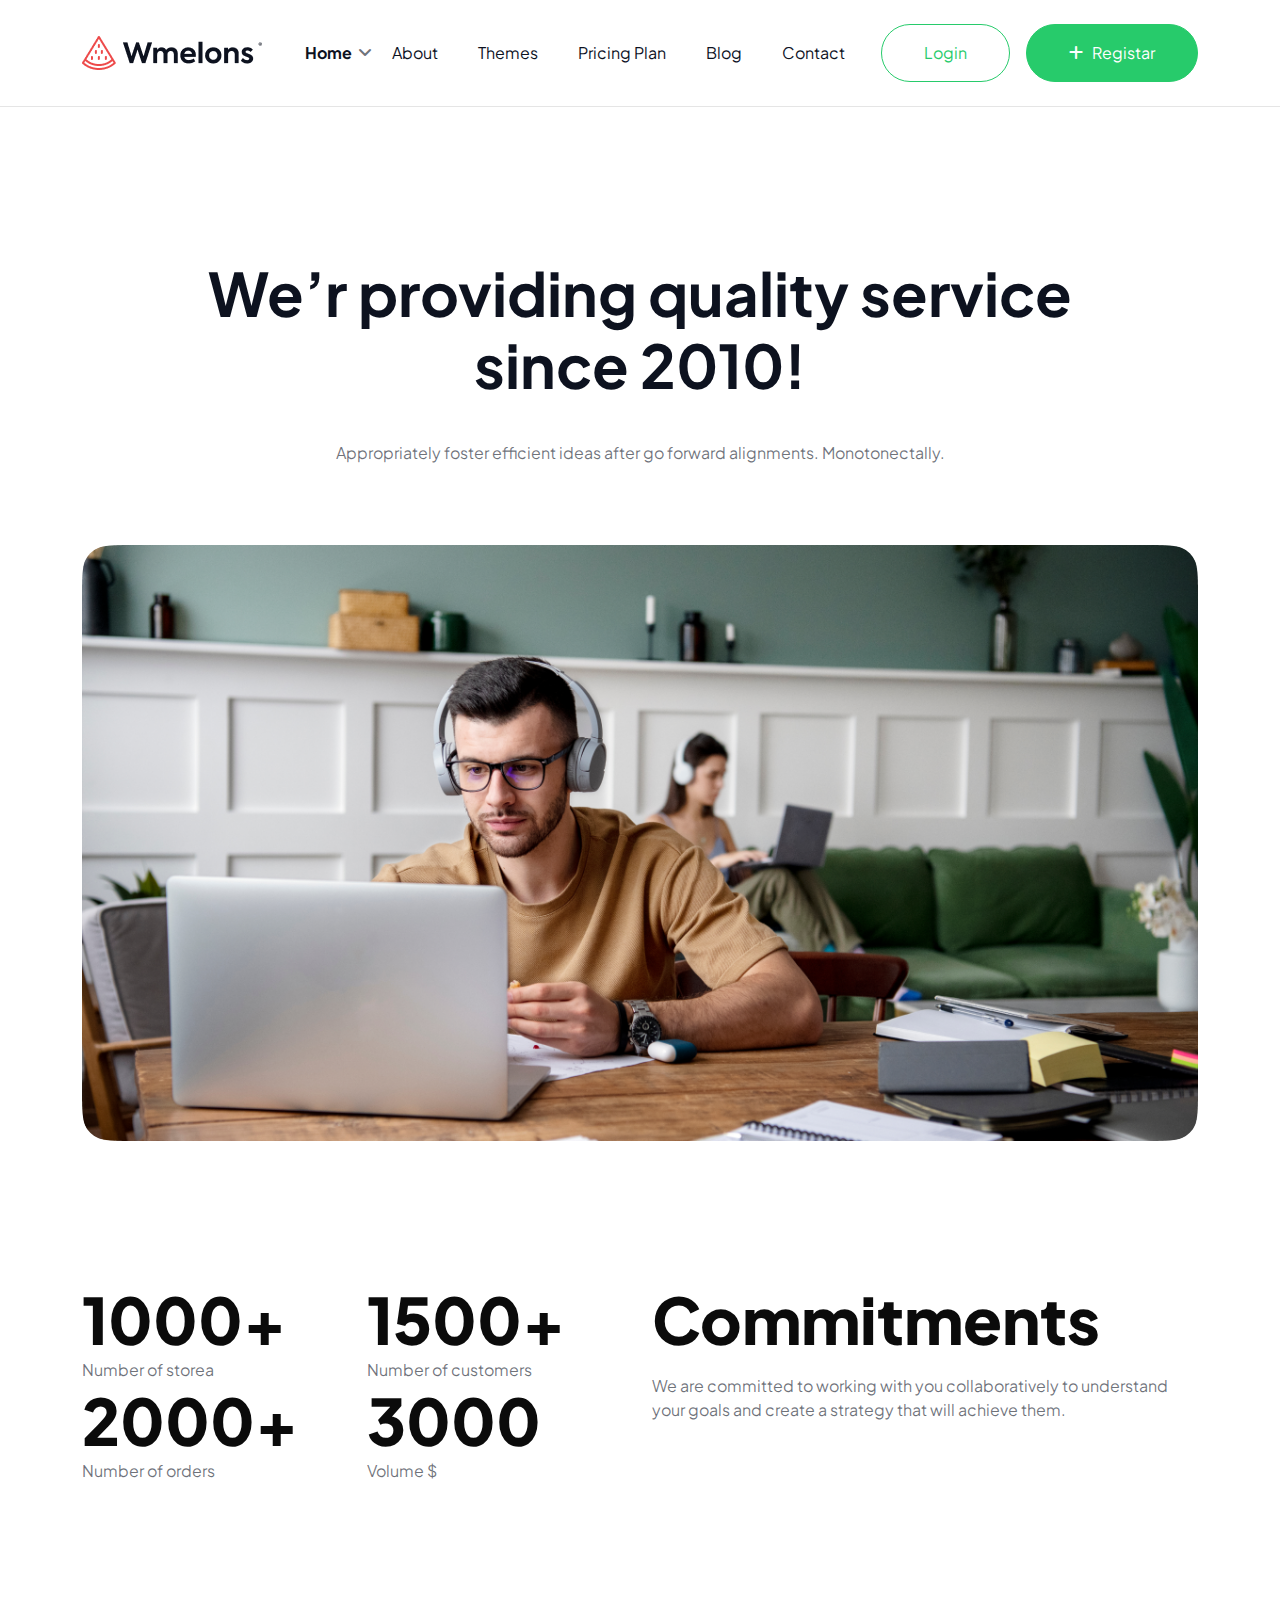
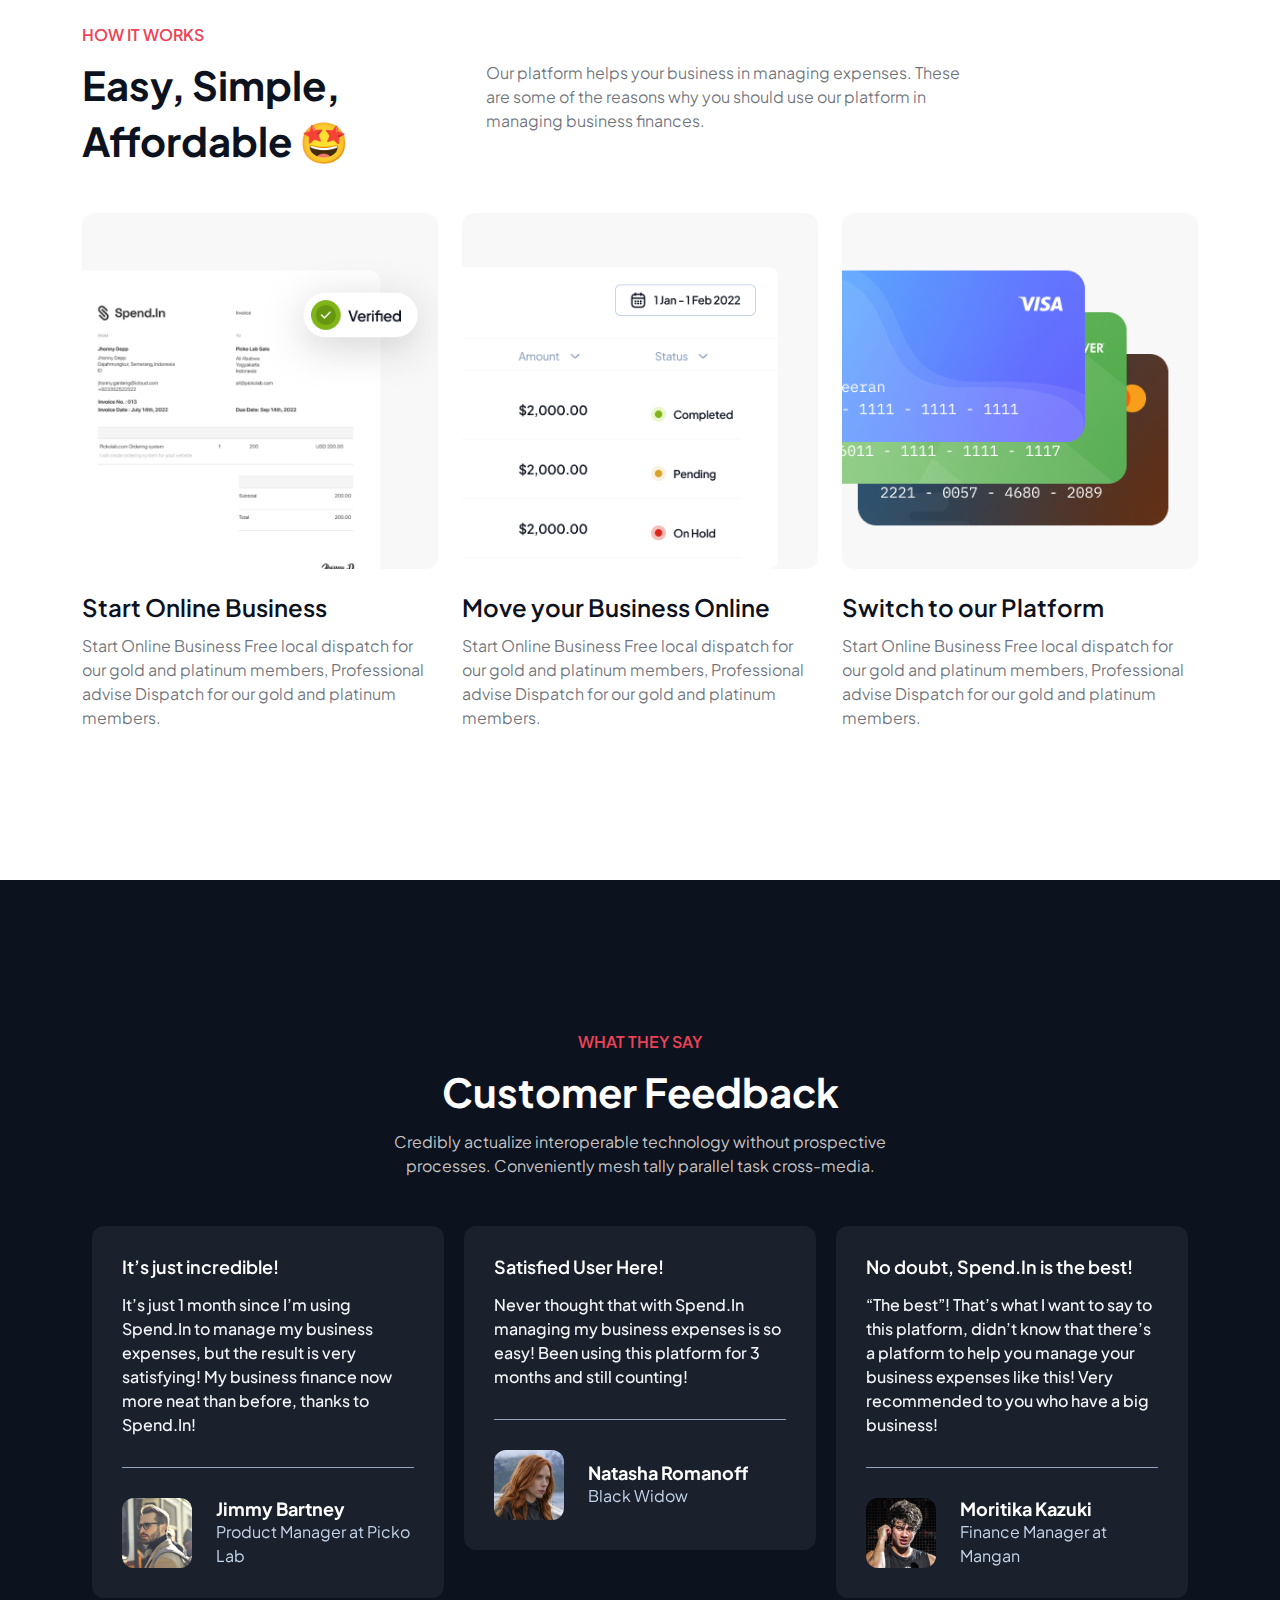
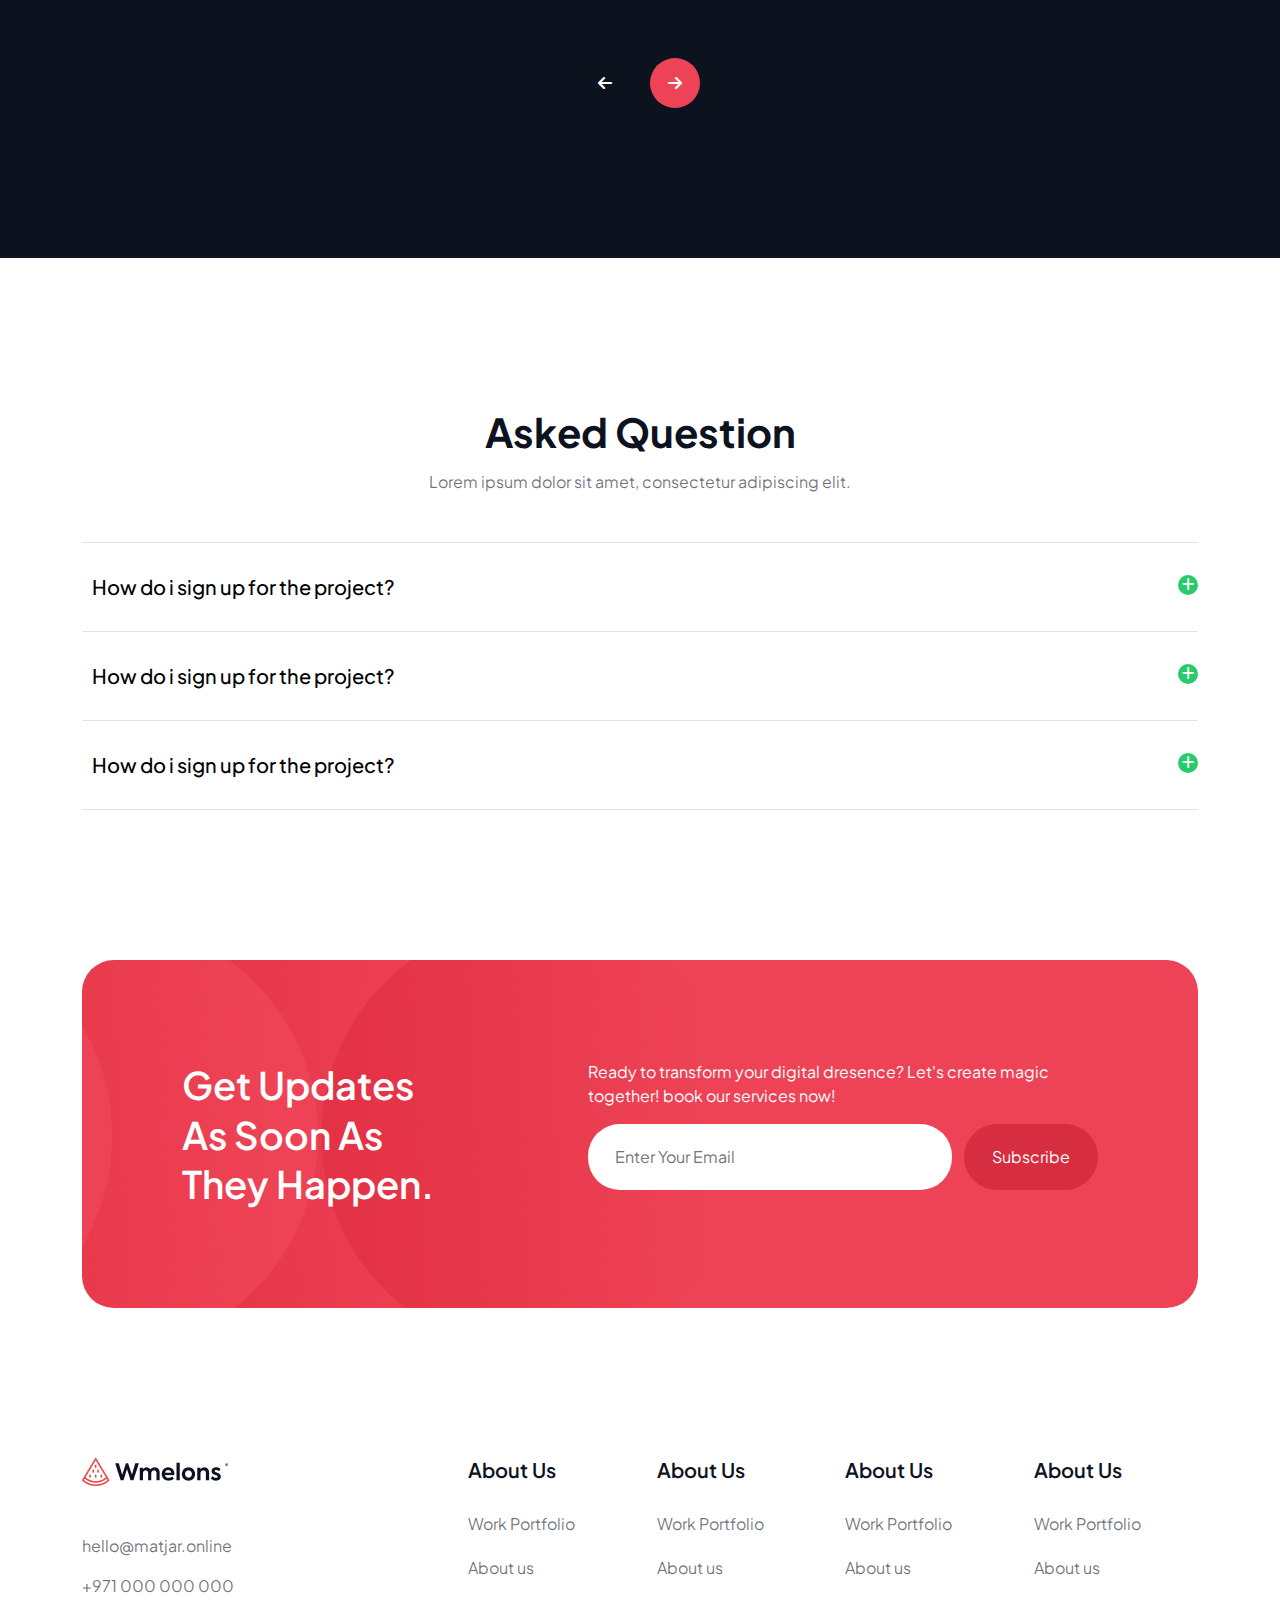
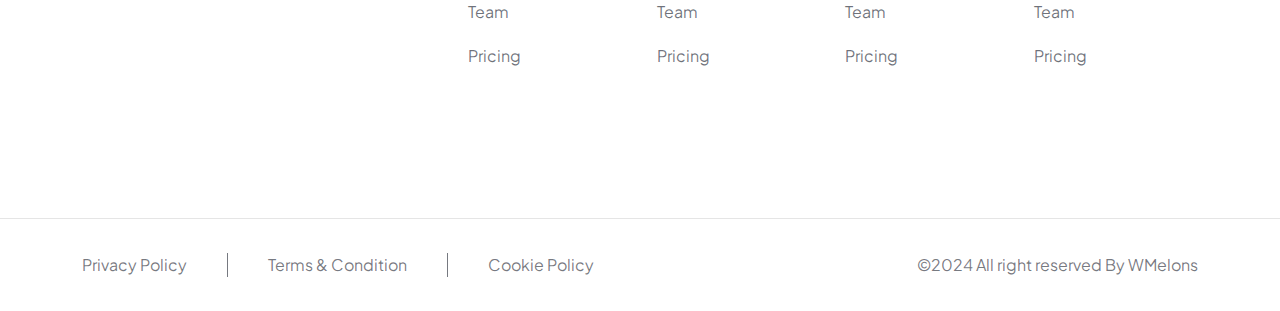
==== about.html @ 7fde4731 "done all remain order page and contact" ====
<!DOCTYPE html>
<html lang="en">
<head>
    <meta charset="UTF-8">
    <meta name="viewport" content="width=device-width, initial-scale=1.0">
    <title>Wmelons</title>
    <link rel="shortcut icon" href="assets/images/favicon.png" type="image/x-icon">
    <!--Plugin file-->
    <link rel="stylesheet" href="./assets/css/plugin.css">
    <!-- Style Css File -->
    <link rel="stylesheet" href="./assets/css/style.css">
    <link rel="stylesheet" href="./assets/css/responsive.css">
</head>
<body>
    <header class="wmelons sticky-header">
        <nav class="navbar wmelons-navbar navbar-expand-lg">
            <div class="container custom-container gap-3">      
                <div class="logo-wraper">
                    <a href="javascript:void(0)" class="logo">
                        <img src="./assets/images/logo.png" alt="Wmelons">
                    </a>
                </div>
                <div class="responsive-mobile-menu ms-auto d-lg-none">
                    <button class="navbar-toggler bg-w" type="button" data-bs-toggle="collapse" data-bs-target="#listing-menu">
                        <span class="navbar-toggler-icon"></span>
                    </button>
                    <a href="javascript:void(0)" class="click-nav-right-icon">
                        <i class="fas fa-ellipsis-v"></i>
                    </a>
                </div>
                <div class="collapse navbar-collapse" id="listing-menu">
                    <ul class="navbar-nav ms-lg-auto mt-lg-0 text-center mt-5">
                        <li class="current-menu-item menu-item-has-children">
                            <a href="./index.html">Home</a>
                            <ul class="sub-menu">
                                <li class="">
                                    <a href="javascript:void(0)">Home1</a>
                                </li>
                                <li class="">
                                    <a href="javascript:void(0)">Home2</a>
                                </li>
                            </ul>
                        </li>             
                        <li class="">
                            <a href="./about.html">About</a>
                        </li>
                        <li class="">
                            <a href="./theme.thml">Themes</a>
                        </li>
                        <li class="">
                            <a href="./pricing-plan.html">Pricing Plan</a>
                        </li>
                        <li class="">
                            <a href="./blog.html">Blog</a>
                        </li>
                        <li class="">
                            <a href="./contact.html">Contact</a>
                        </li>
                    </ul>
                </div>
                <div class="navbar-right-content">
                    <div class="single-right-content">
                        <div class="navbar-right-flex d-flex gap-3">
                            <div class="navbar-right-btn-1">
                                <a href="./login.html" class="cmn-btn transparent-green-btn">Login</a>
                            </div>
                            <div class="navbar-right-btn-2">
                                <a href="./add-property.html" class="cmn-btn fill-btn"><span class="me-2"><i class="fa-solid fa-plus"></i></span>Registar</a>
                            </div>
                        </div>
                    </div>
                    <!-- <div class="after-login-content">
                        <div class="notification">
                            <svg width="24" height="24" viewBox="0 0 24 24" fill="none" xmlns="http://www.w3.org/2000/svg">
                                <path d="M12.0199 20.53C9.68987 20.53 7.35987 20.16 5.14987 19.42C4.30987 19.13 3.66987 18.54 3.38987 17.77C3.09987 17 3.19987 16.15 3.65987 15.39L4.80987 13.48C5.04987 13.08 5.26987 12.28 5.26987 11.81V8.92C5.26987 5.2 8.29987 2.17 12.0199 2.17C15.7399 2.17 18.7699 5.2 18.7699 8.92V11.81C18.7699 12.27 18.9899 13.08 19.2299 13.49L20.3699 15.39C20.7999 16.11 20.8799 16.98 20.5899 17.77C20.2999 18.56 19.6699 19.16 18.8799 19.42C16.6799 20.16 14.3499 20.53 12.0199 20.53ZM12.0199 3.67C9.12987 3.67 6.76987 6.02 6.76987 8.92V11.81C6.76987 12.54 6.46987 13.62 6.09987 14.25L4.94987 16.16C4.72987 16.53 4.66987 16.92 4.79987 17.25C4.91987 17.59 5.21987 17.85 5.62987 17.99C9.80987 19.39 14.2399 19.39 18.4199 17.99C18.7799 17.87 19.0599 17.6 19.1899 17.24C19.3199 16.88 19.2899 16.49 19.0899 16.16L17.9399 14.25C17.5599 13.6 17.2699 12.53 17.2699 11.8V8.92C17.2699 6.02 14.9199 3.67 12.0199 3.67Z" fill="#344054"/>
                                <path d="M13.8796 3.93999C13.8096 3.93999 13.7396 3.92999 13.6696 3.90999C13.3796 3.82999 13.0996 3.76999 12.8296 3.72999C11.9796 3.61999 11.1596 3.67999 10.3896 3.90999C10.1096 3.99999 9.80963 3.90999 9.61963 3.69999C9.42963 3.48999 9.36963 3.18999 9.47963 2.91999C9.88963 1.86999 10.8896 1.17999 12.0296 1.17999C13.1696 1.17999 14.1696 1.85999 14.5796 2.91999C14.6796 3.18999 14.6296 3.48999 14.4396 3.69999C14.2896 3.85999 14.0796 3.93999 13.8796 3.93999Z" fill="#344054"/>
                                <path d="M12.0195 22.81C11.0295 22.81 10.0695 22.41 9.36953 21.71C8.66953 21.01 8.26953 20.05 8.26953 19.06H9.76953C9.76953 19.65 10.0095 20.23 10.4295 20.65C10.8495 21.07 11.4295 21.31 12.0195 21.31C13.2595 21.31 14.2695 20.3 14.2695 19.06H15.7695C15.7695 21.13 14.0895 22.81 12.0195 22.81Z" fill="#344054"/>
                            </svg>
                        </div>
                        <div class="fevourite">
                            <svg width="22" height="20" viewBox="0 0 22 20" fill="none" xmlns="http://www.w3.org/2000/svg">
                                <path d="M11 19.65C10.69 19.65 10.39 19.61 10.14 19.52C6.32 18.21 0.25 13.56 0.25 6.69001C0.25 3.19001 3.08 0.350006 6.56 0.350006C8.25 0.350006 9.83 1.01001 11 2.19001C12.17 1.01001 13.75 0.350006 15.44 0.350006C18.92 0.350006 21.75 3.20001 21.75 6.69001C21.75 13.57 15.68 18.21 11.86 19.52C11.61 19.61 11.31 19.65 11 19.65ZM6.56 1.85001C3.91 1.85001 1.75 4.02001 1.75 6.69001C1.75 13.52 8.32 17.32 10.63 18.11C10.81 18.17 11.2 18.17 11.38 18.11C13.68 17.32 20.26 13.53 20.26 6.69001C20.26 4.02001 18.1 1.85001 15.45 1.85001C13.93 1.85001 12.52 2.56001 11.61 3.79001C11.33 4.17001 10.69 4.17001 10.41 3.79001C9.48 2.55001 8.08 1.85001 6.56 1.85001Z" fill="#344054"/>
                            </svg>                                
                        </div>
                        <div class="profile-part">
                            <div class="profile-img">
                                <img src="./assets/images/profile.png" alt="">
                            </div>
                            <div class="profile-item">
                                <div class="item"><a href="dashbord.html">Dashbord</a></div>
                                <div class="item"><a href="#/">Setting</a></div>
                                <div class="logout"><a href="#/">Log Out</a></div>
                            </div>
                        </div>
                        <div class="country-flag">
                            <img src="./assets/images/flag.png" alt="">
                        </div>
                    </div> -->
                </div>
            </div>
        </nav>
    </header>
    <!-- End of Header -->
    <!-- Banner Part -->
    <div class="wmelons about-banner sec-p-top sec-ph-bot">
        <div class="container">
            <div class="about-banner-text-part text-center">
                <h1 class="main-heading">We’r providing quality service since 2010!</h1>
                <p class="pera">Appropriately foster efficient ideas after go forward alignments. Monotonectally.</p>
            </div>
            <div class="about-banner-img">
                <img src="./assets/images/about-banner.png" alt="about-banner">
            </div>
        </div>
    </div>
    <!-- Commitments -->
     <div class="wmelons commitments sec-ph-top sec-ph-bot">
        <div class="container">
            <div class="row g-4">
                <div class="col-md-3 order-md-0 order-1">
                    <div class="number-customer">
                        <h2 class="title"><span class="counter">1000</span>+</h2>
                        <p>Number of storea</p>
                    </div>
                    <div class="number-customer">
                        <h2 class="title"><span class="counter">2000</span>+</h2>
                        <p>Number of orders </p>
                    </div>
                </div>
                <div class="col-md-3 order-md-0 order-1">
                    <div class="number-customer">
                        <h2 class="title"><span class="counter">1500</span>+</h2>
                        <p>Number of customers </p>
                    </div>
                    <div class="number-customer">
                        <h2 class="title"><span class="counter">3000</span></h2>
                        <p>Volume $</p>
                    </div>
                </div>
                <div class="col-md-6 order-0">
                    <div class="number-customer">
                        <h2 class="title">Commitments</h2>
                        <p class="mt-3">We are committed to working with you collaboratively to understand your goals and create a strategy that will achieve them.</p>
                    </div>
                </div>
            </div>
        </div>
     </div>
     <!-- Why Use Wmelon -->
      <div class="why-use wmelons sec-ph-top sec-p-bot">
        <div class="container">
            <div class="heading-text">
                <div class="heading-top-text">How It Works</div>
                <div class="head-with-text">
                    <h2 class="second-head">Easy, Simple,<span class="mt-2 d-block"> Affordable 🤩 </span></h2>
                    <div class="pera">Our platform helps your business in managing expenses. These are some of the reasons why you should use our platform in managing business finances.</div>
                </div>
            </div>
            <div class="card-wraper">
                <div class="row g-4 mt-4">
                    <div class="col-md-4">
                        <div class="single-why-use-card">
                            <div class="img">
                                <img src="./assets/images/card1.png" alt="Why Use Wmelons">
                            </div>
                            <div class="text">
                                <h4 class="card-head"> Start Online Business</h4>
                                <p> Start Online Business Free local dispatch for our gold and platinum members, Professional advise Dispatch for our gold and platinum members.</p>
                            </div>
                        </div>
                    </div>
                    <div class="col-md-4">
                        <div class="single-why-use-card">
                            <div class="img">
                                <img src="./assets/images/card3.png" alt="Why Use Wmelons">
                            </div>
                            <div class="text">
                                <h4 class="card-head">Move your Business Online</h4>
                                <p> Start Online Business Free local dispatch for our gold and platinum members, Professional advise Dispatch for our gold and platinum members.</p>
                            </div>
                        </div>
                    </div>
                    <div class="col-md-4">
                        <div class="single-why-use-card">
                            <div class="img">
                                <img src="./assets/images/card2.png" alt="Why Use Wmelons">
                            </div>
                            <div class="text">
                                <h4 class="card-head"> Switch to our Platform</h4>
                                <p> Start Online Business Free local dispatch for our gold and platinum members, Professional advise Dispatch for our gold and platinum members.</p>
                            </div>
                        </div>
                    </div>
                </div>
            </div>
        </div>
      </div>
       <!-- Customer Feedback -->
       <div class="wmelons customer-feedback sec-p-top sec-p-bot black-bg">
        <div class="container">
            <div class="customer-feedback-head text-center mx-auto">
                <div class="heading-top-text">What they say</div>
                <h2 class="second-head">Customer Feedback</h2>
                <p class="pera">Credibly actualize interoperable technology without prospective processes. Conveniently mesh tally parallel task cross-media.
                </p>
            </div>
            <div class="feedback-wraper d-flex gap-3 mt-5 global-slick-init" data-slidestoshow="3" data-slidetoscroll="3" data-autoplay="5000" data-infinite="true" data-speed="2000" data-arrows="true" data-appendarrows=".arrow-icons" data-prevarrow="<div class='prev-icon'><i class='fa-solid fa-arrow-left'></i></div>" data-nextarrow="<div class='next-icon'><i class='fa-solid fa-arrow-right'></i></div>">
                <div class="single-feedback flex-1">
                    <h5 class="title">It’s just incredible!</h5>
                    <div class="pera">It’s just 1 month since I’m using Spend.In to manage my business expenses, but the result is very satisfying! My business finance now more neat than before, thanks to Spend.In!</div>
                    <div class="devider"></div>
                    <div class="auther">
                        <div class="img">
                            <img src="./assets/images/feedback-auther-1.png" alt="">
                        </div>
                        <div class="text">
                            <h3 class="name">Jimmy Bartney</h3>
                            <div class="post">Product Manager at Picko Lab</div>
                        </div>
                    </div>
                </div>
                <div class="single-feedback flex-1">
                    <h5 class="title">Satisfied User Here!</h5>
                    <div class="pera">Never thought that with Spend.In managing my business expenses is so easy! Been using this platform for 3 months and still counting!</div>
                    <div class="devider"></div>
                    <div class="auther">
                        <div class="img">
                            <img src="./assets/images/feedback-auther-2.png" alt="">
                        </div>
                        <div class="text">
                            <h3 class="name">Natasha Romanoff</h3>
                            <div class="post">Black Widow</div>
                        </div>
                    </div>
                </div>
                <div class="single-feedback flex-1">
                    <h5 class="title">No doubt, Spend.In is the best!</h5>
                    <div class="pera">“The best”! That’s what I want to say to this platform, didn’t know that there’s a platform to help you manage your business expenses like this! Very recommended to you who have a big business!</div>
                    <div class="devider"></div>
                    <div class="auther">
                        <div class="img">
                            <img src="./assets/images/feedback-auther-3.png" alt="">
                        </div>
                        <div class="text">
                            <h3 class="name">Moritika Kazuki</h3>
                            <div class="post">Finance Manager at Mangan</div>
                        </div>
                    </div>
                </div>
                <div class="single-feedback flex-1">
                    <h5 class="title">It’s just incredible!</h5>
                    <div class="pera">It’s just 1 month since I’m using Spend.In to manage my business expenses, but the result is very satisfying! My business finance now more neat than before, thanks to Spend.In!</div>
                    <div class="devider"></div>
                    <div class="auther">
                        <div class="img">
                            <img src="./assets/images/feedback-auther-2.png" alt="">
                        </div>
                        <div class="text">
                            <h3 class="name">Jimmy Bartney</h3>
                            <div class="post">Product Manager at Picko Lab</div>
                        </div>
                    </div>
                </div>
            </div>
            <div class="arrow-icons"></div>
        </div>
       </div>
       <!-- FAQ -->
       <div class="wmelons faq sec-p-top sec-p-bot">
        <div class="container">
            <div class="heading text-center">
                <h2 class="second-head">Asked Question</h2>
                <p class="pera">Lorem ipsum dolor sit amet, consectetur adipiscing elit.</p>
            </div>
            <div class="faq-wraper accordion mt-5">
                <div class="single-faq-item">
                    <div class="faq-header-wraper" data-bs-toggle="collapse" data-bs-target="#faq1">
                        <h2>How do i sign up for the project?</h2><div class="icon"><i class="fa-solid fa-plus"></i></div>
                    </div>
                    <div class="faq-body-wraper accordion-collapse collapse" id="faq1">
                        <p class="faq-text">Lorem, ipsum dolor sit amet consectetur adipisicing elit. Reprehenderit, harum id quaerat perferendis consequuntur, distinctio mollitia quam iure eum itaque, blanditiis aperiam. Excepturi sunt alias pariatur. Incidunt dignissimos vero nisi, necessitatibus neque, aspernatur molestiae laborum, odit quisquam quae exercitationem obcaecati quo optio? Laboriosam molestiae aliquid recusandae culpa dolore voluptatem autem.</p>
                    </div>
                </div>
                <div class="single-faq-item">
                    <div class="faq-header-wraper" data-bs-toggle="collapse" data-bs-target="#faq2">
                        <h2>How do i sign up for the project?</h2><div class="icon"><i class="fa-solid fa-plus"></i></div>
                    </div>
                    <div class="faq-body-wraper accordion-collapse collapse" id="faq2">
                        <p class="faq-text">Lorem, ipsum dolor sit amet consectetur adipisicing elit. Reprehenderit, harum id quaerat perferendis consequuntur, distinctio mollitia quam iure eum itaque, blanditiis aperiam. Excepturi sunt alias pariatur. Incidunt dignissimos vero nisi, necessitatibus neque, aspernatur molestiae laborum, odit quisquam quae exercitationem obcaecati quo optio? Laboriosam molestiae aliquid recusandae culpa dolore voluptatem autem.</p>
                    </div>
                </div>
                <div class="single-faq-item">
                    <div class="faq-header-wraper" data-bs-toggle="collapse" data-bs-target="#faq3">
                        <h2>How do i sign up for the project?</h2><div class="icon"><i class="fa-solid fa-plus"></i></div>
                    </div>
                    <div class="faq-body-wraper accordion-collapse collapse" id="faq3">
                        <p class="faq-text">Lorem, ipsum dolor sit amet consectetur adipisicing elit. Reprehenderit, harum id quaerat perferendis consequuntur, distinctio mollitia quam iure eum itaque, blanditiis aperiam. Excepturi sunt alias pariatur. Incidunt dignissimos vero nisi, necessitatibus neque, aspernatur molestiae laborum, odit quisquam quae exercitationem obcaecati quo optio? Laboriosam molestiae aliquid recusandae culpa dolore voluptatem autem.</p>
                    </div>
                </div>
            </div>
        </div>
       </div>
       <!-- Get Update -->
       <div class="wmelons get-updates">
            <div class="container">
                <div class="get-update-wraper" style="background-image: url('./assets/images/get-update.png');">
                    <div class="get-update-inner">
                        <h2 class="get-update-title">Get Updates as soon as they happen.</h2>
                        <div class="text-part">
                            <p class="text">Ready to transform your digital dresence? Let's create magic together! book our services now!</p>
                            <form action="#" method="get" class="news-latter">
                                <input type="email" name="" id="email" placeholder="Enter Your Email">
                                <button type="button" class="cmn-btn subscribe-btn">Subscribe</button>
                            </form>
                        </div>
                    </div>
                </div>
            </div>
       </div>
       <!--Footer Part-->
       <footer class="footer-area wmelons">
            <div class="container">
                <div class="footer-area-wraper">
                    <div class="footer-area-top sec-p-top sec-p-bot">
                        <div class="footer-area-logo-widget">
                            <div class="footer-widget widget">
                            <div class="footer-content-logo">
                                    <a href="javascript:void(0)"><img src="./assets/images/footer-logo.png" alt="wmelons"></a>
                            </div> 
                            <div class="footer-widget-inner mt-5">
                                    <ul class="mt-3">
                                        <li class="mb-3">hello@matjar.online</li>
                                        <li>+971 000 000 000</li>
                                    </ul>
                            </div>
                            </div>
                        </div>
                        <div class="footer-area-menu-widget">
                            <div class="row g-4">
                                <div class="col-xl-3">
                                    <div class="about-us link-list footer-widget widget">
                                        <h4 class="footer-widget-title">About Us</h4>
                                        <ul>
                                            <li><a href="javascript:void(0)">Work Portfolio</a></li>
                                            <li><a href="javascript:void(0)">About us</a></li>
                                            <li><a href="javascript:void(0)">Team</a></li>
                                            <li><a href="javascript:void(0)">Pricing</a></li>
                                        </ul>
                                    </div>
                                </div>
                                <div class="col-xl-3">
                                    <div class="about-us link-list footer-widget widget">
                                        <h4 class="footer-widget-title">About Us</h4>
                                        <ul>
                                            <li><a href="javascript:void(0)">Work Portfolio</a></li>
                                            <li><a href="javascript:void(0)">About us</a></li>
                                            <li><a href="javascript:void(0)">Team</a></li>
                                            <li><a href="javascript:void(0)">Pricing</a></li>
                                        </ul>
                                    </div>
                                </div>
                                <div class="col-xl-3">
                                    <div class="about-us link-list footer-widget widget">
                                        <h4 class="footer-widget-title">About Us</h4>
                                        <ul>
                                            <li><a href="javascript:void(0)">Work Portfolio</a></li>
                                            <li><a href="javascript:void(0)">About us</a></li>
                                            <li><a href="javascript:void(0)">Team</a></li>
                                            <li><a href="javascript:void(0)">Pricing</a></li>
                                        </ul>
                                    </div>
                                </div>
                                <div class="col-xl-3">
                                    <div class="about-us link-list footer-widget widget">
                                        <h4 class="footer-widget-title">About Us</h4>
                                        <ul>
                                            <li><a href="javascript:void(0)">Work Portfolio</a></li>
                                            <li><a href="javascript:void(0)">About us</a></li>
                                            <li><a href="javascript:void(0)">Team</a></li>
                                            <li><a href="javascript:void(0)">Pricing</a></li>
                                        </ul>
                                    </div>
                                </div>
                            </div>
                        </div>
                    </div>
                </div>
            </div>
            <div class="footer-area-bottom">
                <div class="container">
                    <div class="footer-area-bottom-wraper">
                        <ul>
                            <li><a href="javascript:void(0)">Privacy Policy</a></li>
                            <li><a href="javascript:void(0)">Terms & Condition</a></li>
                            <li><a href="javascript:void(0)">Cookie Policy</a></li>
                        </ul>
                        <div class="allright">&copy;2024 All right reserved By <a href="javascript:void(0)">WMelons</a></div>
                    </div>
                </div>
            </div>
       </footer>
    <!-- Plugin JS -->
    <script src="./assets/js/plugin.js"></script>
     <!--Main JS-->
    <script src="./assets/js/main.js"></script>
</body>
</html>
---- assets/css/plugin.css ----
/*
    All Plugin Css
1.all.min.css
2. Bootstrap.min.css



*/

/* 1. Font Awesome Free 6.5.1 */

 .fa{font-family:var(--fa-style-family,"Font Awesome 6 Free");font-weight:var(--fa-style,900)}.fa,.fa-brands,.fa-classic,.fa-regular,.fa-sharp,.fa-solid,.fab,.far,.fas{-moz-osx-font-smoothing:grayscale;-webkit-font-smoothing:antialiased;display:var(--fa-display,inline-block);font-style:normal;font-variant:normal;line-height:1;text-rendering:auto}.fa-classic,.fa-regular,.fa-solid,.far,.fas{font-family:"Font Awesome 6 Free"}.fa-brands,.fab{font-family:"Font Awesome 6 Brands"}.fa-1x{font-size:1em}.fa-2x{font-size:2em}.fa-3x{font-size:3em}.fa-4x{font-size:4em}.fa-5x{font-size:5em}.fa-6x{font-size:6em}.fa-7x{font-size:7em}.fa-8x{font-size:8em}.fa-9x{font-size:9em}.fa-10x{font-size:10em}.fa-2xs{font-size:.625em;line-height:.1em;vertical-align:.225em}.fa-xs{font-size:.75em;line-height:.08333em;vertical-align:.125em}.fa-sm{font-size:.875em;line-height:.07143em;vertical-align:.05357em}.fa-lg{font-size:1.25em;line-height:.05em;vertical-align:-.075em}.fa-xl{font-size:1.5em;line-height:.04167em;vertical-align:-.125em}.fa-2xl{font-size:2em;line-height:.03125em;vertical-align:-.1875em}.fa-fw{text-align:center;width:1.25em}.fa-ul{list-style-type:none;margin-left:var(--fa-li-margin,2.5em);padding-left:0}.fa-ul>li{position:relative}.fa-li{left:calc(var(--fa-li-width, 2em)*-1);position:absolute;text-align:center;width:var(--fa-li-width,2em);line-height:inherit}.fa-border{border-radius:var(--fa-border-radius,.1em);border:var(--fa-border-width,.08em) var(--fa-border-style,solid) var(--fa-border-color,#eee);padding:var(--fa-border-padding,.2em .25em .15em)}.fa-pull-left{float:left;margin-right:var(--fa-pull-margin,.3em)}.fa-pull-right{float:right;margin-left:var(--fa-pull-margin,.3em)}.fa-beat{-webkit-animation-name:fa-beat;animation-name:fa-beat;-webkit-animation-delay:var(--fa-animation-delay,0s);animation-delay:var(--fa-animation-delay,0s);-webkit-animation-direction:var(--fa-animation-direction,normal);animation-direction:var(--fa-animation-direction,normal);-webkit-animation-duration:var(--fa-animation-duration,1s);animation-duration:var(--fa-animation-duration,1s);-webkit-animation-iteration-count:var(--fa-animation-iteration-count,infinite);animation-iteration-count:var(--fa-animation-iteration-count,infinite);-webkit-animation-timing-function:var(--fa-animation-timing,ease-in-out);animation-timing-function:var(--fa-animation-timing,ease-in-out)}.fa-bounce{-webkit-animation-name:fa-bounce;animation-name:fa-bounce;-webkit-animation-delay:var(--fa-animation-delay,0s);animation-delay:var(--fa-animation-delay,0s);-webkit-animation-direction:var(--fa-animation-direction,normal);animation-direction:var(--fa-animation-direction,normal);-webkit-animation-duration:var(--fa-animation-duration,1s);animation-duration:var(--fa-animation-duration,1s);-webkit-animation-iteration-count:var(--fa-animation-iteration-count,infinite);animation-iteration-count:var(--fa-animation-iteration-count,infinite);-webkit-animation-timing-function:var(--fa-animation-timing,cubic-bezier(.28,.84,.42,1));animation-timing-function:var(--fa-animation-timing,cubic-bezier(.28,.84,.42,1))}.fa-fade{-webkit-animation-name:fa-fade;animation-name:fa-fade;-webkit-animation-iteration-count:var(--fa-animation-iteration-count,infinite);animation-iteration-count:var(--fa-animation-iteration-count,infinite);-webkit-animation-timing-function:var(--fa-animation-timing,cubic-bezier(.4,0,.6,1));animation-timing-function:var(--fa-animation-timing,cubic-bezier(.4,0,.6,1))}.fa-beat-fade,.fa-fade{-webkit-animation-delay:var(--fa-animation-delay,0s);animation-delay:var(--fa-animation-delay,0s);-webkit-animation-direction:var(--fa-animation-direction,normal);animation-direction:var(--fa-animation-direction,normal);-webkit-animation-duration:var(--fa-animation-duration,1s);animation-duration:var(--fa-animation-duration,1s)}.fa-beat-fade{-webkit-animation-name:fa-beat-fade;animation-name:fa-beat-fade;-webkit-animation-iteration-count:var(--fa-animation-iteration-count,infinite);animation-iteration-count:var(--fa-animation-iteration-count,infinite);-webkit-animation-timing-function:var(--fa-animation-timing,cubic-bezier(.4,0,.6,1));animation-timing-function:var(--fa-animation-timing,cubic-bezier(.4,0,.6,1))}.fa-flip{-webkit-animation-name:fa-flip;animation-name:fa-flip;-webkit-animation-delay:var(--fa-animation-delay,0s);animation-delay:var(--fa-animation-delay,0s);-webkit-animation-direction:var(--fa-animation-direction,normal);animation-direction:var(--fa-animation-direction,normal);-webkit-animation-duration:var(--fa-animation-duration,1s);animation-duration:var(--fa-animation-duration,1s);-webkit-animation-iteration-count:var(--fa-animation-iteration-count,infinite);animation-iteration-count:var(--fa-animation-iteration-count,infinite);-webkit-animation-timing-function:var(--fa-animation-timing,ease-in-out);animation-timing-function:var(--fa-animation-timing,ease-in-out)}.fa-shake{-webkit-animation-name:fa-shake;animation-name:fa-shake;-webkit-animation-duration:var(--fa-animation-duration,1s);animation-duration:var(--fa-animation-duration,1s);-webkit-animation-iteration-count:var(--fa-animation-iteration-count,infinite);animation-iteration-count:var(--fa-animation-iteration-count,infinite);-webkit-animation-timing-function:var(--fa-animation-timing,linear);animation-timing-function:var(--fa-animation-timing,linear)}.fa-shake,.fa-spin{-webkit-animation-delay:var(--fa-animation-delay,0s);animation-delay:var(--fa-animation-delay,0s);-webkit-animation-direction:var(--fa-animation-direction,normal);animation-direction:var(--fa-animation-direction,normal)}.fa-spin{-webkit-animation-name:fa-spin;animation-name:fa-spin;-webkit-animation-duration:var(--fa-animation-duration,2s);animation-duration:var(--fa-animation-duration,2s);-webkit-animation-iteration-count:var(--fa-animation-iteration-count,infinite);animation-iteration-count:var(--fa-animation-iteration-count,infinite);-webkit-animation-timing-function:var(--fa-animation-timing,linear);animation-timing-function:var(--fa-animation-timing,linear)}.fa-spin-reverse{--fa-animation-direction:reverse}.fa-pulse,.fa-spin-pulse{-webkit-animation-name:fa-spin;animation-name:fa-spin;-webkit-animation-direction:var(--fa-animation-direction,normal);animation-direction:var(--fa-animation-direction,normal);-webkit-animation-duration:var(--fa-animation-duration,1s);animation-duration:var(--fa-animation-duration,1s);-webkit-animation-iteration-count:var(--fa-animation-iteration-count,infinite);animation-iteration-count:var(--fa-animation-iteration-count,infinite);-webkit-animation-timing-function:var(--fa-animation-timing,steps(8));animation-timing-function:var(--fa-animation-timing,steps(8))}@media (prefers-reduced-motion:reduce){.fa-beat,.fa-beat-fade,.fa-bounce,.fa-fade,.fa-flip,.fa-pulse,.fa-shake,.fa-spin,.fa-spin-pulse{-webkit-animation-delay:-1ms;animation-delay:-1ms;-webkit-animation-duration:1ms;animation-duration:1ms;-webkit-animation-iteration-count:1;animation-iteration-count:1;-webkit-transition-delay:0s;transition-delay:0s;-webkit-transition-duration:0s;transition-duration:0s}}@-webkit-keyframes fa-beat{0%,90%{-webkit-transform:scale(1);transform:scale(1)}45%{-webkit-transform:scale(var(--fa-beat-scale,1.25));transform:scale(var(--fa-beat-scale,1.25))}}@keyframes fa-beat{0%,90%{-webkit-transform:scale(1);transform:scale(1)}45%{-webkit-transform:scale(var(--fa-beat-scale,1.25));transform:scale(var(--fa-beat-scale,1.25))}}@-webkit-keyframes fa-bounce{0%{-webkit-transform:scale(1) translateY(0);transform:scale(1) translateY(0)}10%{-webkit-transform:scale(var(--fa-bounce-start-scale-x,1.1),var(--fa-bounce-start-scale-y,.9)) translateY(0);transform:scale(var(--fa-bounce-start-scale-x,1.1),var(--fa-bounce-start-scale-y,.9)) translateY(0)}30%{-webkit-transform:scale(var(--fa-bounce-jump-scale-x,.9),var(--fa-bounce-jump-scale-y,1.1)) translateY(var(--fa-bounce-height,-.5em));transform:scale(var(--fa-bounce-jump-scale-x,.9),var(--fa-bounce-jump-scale-y,1.1)) translateY(var(--fa-bounce-height,-.5em))}50%{-webkit-transform:scale(var(--fa-bounce-land-scale-x,1.05),var(--fa-bounce-land-scale-y,.95)) translateY(0);transform:scale(var(--fa-bounce-land-scale-x,1.05),var(--fa-bounce-land-scale-y,.95)) translateY(0)}57%{-webkit-transform:scale(1) translateY(var(--fa-bounce-rebound,-.125em));transform:scale(1) translateY(var(--fa-bounce-rebound,-.125em))}64%{-webkit-transform:scale(1) translateY(0);transform:scale(1) translateY(0)}to{-webkit-transform:scale(1) translateY(0);transform:scale(1) translateY(0)}}@keyframes fa-bounce{0%{-webkit-transform:scale(1) translateY(0);transform:scale(1) translateY(0)}10%{-webkit-transform:scale(var(--fa-bounce-start-scale-x,1.1),var(--fa-bounce-start-scale-y,.9)) translateY(0);transform:scale(var(--fa-bounce-start-scale-x,1.1),var(--fa-bounce-start-scale-y,.9)) translateY(0)}30%{-webkit-transform:scale(var(--fa-bounce-jump-scale-x,.9),var(--fa-bounce-jump-scale-y,1.1)) translateY(var(--fa-bounce-height,-.5em));transform:scale(var(--fa-bounce-jump-scale-x,.9),var(--fa-bounce-jump-scale-y,1.1)) translateY(var(--fa-bounce-height,-.5em))}50%{-webkit-transform:scale(var(--fa-bounce-land-scale-x,1.05),var(--fa-bounce-land-scale-y,.95)) translateY(0);transform:scale(var(--fa-bounce-land-scale-x,1.05),var(--fa-bounce-land-scale-y,.95)) translateY(0)}57%{-webkit-transform:scale(1) translateY(var(--fa-bounce-rebound,-.125em));transform:scale(1) translateY(var(--fa-bounce-rebound,-.125em))}64%{-webkit-transform:scale(1) translateY(0);transform:scale(1) translateY(0)}to{-webkit-transform:scale(1) translateY(0);transform:scale(1) translateY(0)}}@-webkit-keyframes fa-fade{50%{opacity:var(--fa-fade-opacity,.4)}}@keyframes fa-fade{50%{opacity:var(--fa-fade-opacity,.4)}}@-webkit-keyframes fa-beat-fade{0%,to{opacity:var(--fa-beat-fade-opacity,.4);-webkit-transform:scale(1);transform:scale(1)}50%{opacity:1;-webkit-transform:scale(var(--fa-beat-fade-scale,1.125));transform:scale(var(--fa-beat-fade-scale,1.125))}}@keyframes fa-beat-fade{0%,to{opacity:var(--fa-beat-fade-opacity,.4);-webkit-transform:scale(1);transform:scale(1)}50%{opacity:1;-webkit-transform:scale(var(--fa-beat-fade-scale,1.125));transform:scale(var(--fa-beat-fade-scale,1.125))}}@-webkit-keyframes fa-flip{50%{-webkit-transform:rotate3d(var(--fa-flip-x,0),var(--fa-flip-y,1),var(--fa-flip-z,0),var(--fa-flip-angle,-180deg));transform:rotate3d(var(--fa-flip-x,0),var(--fa-flip-y,1),var(--fa-flip-z,0),var(--fa-flip-angle,-180deg))}}@keyframes fa-flip{50%{-webkit-transform:rotate3d(var(--fa-flip-x,0),var(--fa-flip-y,1),var(--fa-flip-z,0),var(--fa-flip-angle,-180deg));transform:rotate3d(var(--fa-flip-x,0),var(--fa-flip-y,1),var(--fa-flip-z,0),var(--fa-flip-angle,-180deg))}}@-webkit-keyframes fa-shake{0%{-webkit-transform:rotate(-15deg);transform:rotate(-15deg)}4%{-webkit-transform:rotate(15deg);transform:rotate(15deg)}8%,24%{-webkit-transform:rotate(-18deg);transform:rotate(-18deg)}12%,28%{-webkit-transform:rotate(18deg);transform:rotate(18deg)}16%{-webkit-transform:rotate(-22deg);transform:rotate(-22deg)}20%{-webkit-transform:rotate(22deg);transform:rotate(22deg)}32%{-webkit-transform:rotate(-12deg);transform:rotate(-12deg)}36%{-webkit-transform:rotate(12deg);transform:rotate(12deg)}40%,to{-webkit-transform:rotate(0deg);transform:rotate(0deg)}}@keyframes fa-shake{0%{-webkit-transform:rotate(-15deg);transform:rotate(-15deg)}4%{-webkit-transform:rotate(15deg);transform:rotate(15deg)}8%,24%{-webkit-transform:rotate(-18deg);transform:rotate(-18deg)}12%,28%{-webkit-transform:rotate(18deg);transform:rotate(18deg)}16%{-webkit-transform:rotate(-22deg);transform:rotate(-22deg)}20%{-webkit-transform:rotate(22deg);transform:rotate(22deg)}32%{-webkit-transform:rotate(-12deg);transform:rotate(-12deg)}36%{-webkit-transform:rotate(12deg);transform:rotate(12deg)}40%,to{-webkit-transform:rotate(0deg);transform:rotate(0deg)}}@-webkit-keyframes fa-spin{0%{-webkit-transform:rotate(0deg);transform:rotate(0deg)}to{-webkit-transform:rotate(1turn);transform:rotate(1turn)}}@keyframes fa-spin{0%{-webkit-transform:rotate(0deg);transform:rotate(0deg)}to{-webkit-transform:rotate(1turn);transform:rotate(1turn)}}.fa-rotate-90{-webkit-transform:rotate(90deg);transform:rotate(90deg)}.fa-rotate-180{-webkit-transform:rotate(180deg);transform:rotate(180deg)}.fa-rotate-270{-webkit-transform:rotate(270deg);transform:rotate(270deg)}.fa-flip-horizontal{-webkit-transform:scaleX(-1);transform:scaleX(-1)}.fa-flip-vertical{-webkit-transform:scaleY(-1);transform:scaleY(-1)}.fa-flip-both,.fa-flip-horizontal.fa-flip-vertical{-webkit-transform:scale(-1);transform:scale(-1)}.fa-rotate-by{-webkit-transform:rotate(var(--fa-rotate-angle,none));transform:rotate(var(--fa-rotate-angle,none))}.fa-stack{display:inline-block;height:2em;line-height:2em;position:relative;vertical-align:middle;width:2.5em}.fa-stack-1x,.fa-stack-2x{left:0;position:absolute;text-align:center;width:100%;z-index:var(--fa-stack-z-index,auto)}.fa-stack-1x{line-height:inherit}.fa-stack-2x{font-size:2em}.fa-inverse{color:var(--fa-inverse,#fff)}

 .fa-0:before{content:"\30"}.fa-1:before{content:"\31"}.fa-2:before{content:"\32"}.fa-3:before{content:"\33"}.fa-4:before{content:"\34"}.fa-5:before{content:"\35"}.fa-6:before{content:"\36"}.fa-7:before{content:"\37"}.fa-8:before{content:"\38"}.fa-9:before{content:"\39"}.fa-fill-drip:before{content:"\f576"}.fa-arrows-to-circle:before{content:"\e4bd"}.fa-chevron-circle-right:before,.fa-circle-chevron-right:before{content:"\f138"}.fa-at:before{content:"\40"}.fa-trash-alt:before,.fa-trash-can:before{content:"\f2ed"}.fa-text-height:before{content:"\f034"}.fa-user-times:before,.fa-user-xmark:before{content:"\f235"}.fa-stethoscope:before{content:"\f0f1"}.fa-comment-alt:before,.fa-message:before{content:"\f27a"}.fa-info:before{content:"\f129"}.fa-compress-alt:before,.fa-down-left-and-up-right-to-center:before{content:"\f422"}.fa-explosion:before{content:"\e4e9"}.fa-file-alt:before,.fa-file-lines:before,.fa-file-text:before{content:"\f15c"}.fa-wave-square:before{content:"\f83e"}.fa-ring:before{content:"\f70b"}.fa-building-un:before{content:"\e4d9"}.fa-dice-three:before{content:"\f527"}.fa-calendar-alt:before,.fa-calendar-days:before{content:"\f073"}.fa-anchor-circle-check:before{content:"\e4aa"}.fa-building-circle-arrow-right:before{content:"\e4d1"}.fa-volleyball-ball:before,.fa-volleyball:before{content:"\f45f"}.fa-arrows-up-to-line:before{content:"\e4c2"}.fa-sort-desc:before,.fa-sort-down:before{content:"\f0dd"}.fa-circle-minus:before,.fa-minus-circle:before{content:"\f056"}.fa-door-open:before{content:"\f52b"}.fa-right-from-bracket:before,.fa-sign-out-alt:before{content:"\f2f5"}.fa-atom:before{content:"\f5d2"}.fa-soap:before{content:"\e06e"}.fa-heart-music-camera-bolt:before,.fa-icons:before{content:"\f86d"}.fa-microphone-alt-slash:before,.fa-microphone-lines-slash:before{content:"\f539"}.fa-bridge-circle-check:before{content:"\e4c9"}.fa-pump-medical:before{content:"\e06a"}.fa-fingerprint:before{content:"\f577"}.fa-hand-point-right:before{content:"\f0a4"}.fa-magnifying-glass-location:before,.fa-search-location:before{content:"\f689"}.fa-forward-step:before,.fa-step-forward:before{content:"\f051"}.fa-face-smile-beam:before,.fa-smile-beam:before{content:"\f5b8"}.fa-flag-checkered:before{content:"\f11e"}.fa-football-ball:before,.fa-football:before{content:"\f44e"}.fa-school-circle-exclamation:before{content:"\e56c"}.fa-crop:before{content:"\f125"}.fa-angle-double-down:before,.fa-angles-down:before{content:"\f103"}.fa-users-rectangle:before{content:"\e594"}.fa-people-roof:before{content:"\e537"}.fa-people-line:before{content:"\e534"}.fa-beer-mug-empty:before,.fa-beer:before{content:"\f0fc"}.fa-diagram-predecessor:before{content:"\e477"}.fa-arrow-up-long:before,.fa-long-arrow-up:before{content:"\f176"}.fa-burn:before,.fa-fire-flame-simple:before{content:"\f46a"}.fa-male:before,.fa-person:before{content:"\f183"}.fa-laptop:before{content:"\f109"}.fa-file-csv:before{content:"\f6dd"}.fa-menorah:before{content:"\f676"}.fa-truck-plane:before{content:"\e58f"}.fa-record-vinyl:before{content:"\f8d9"}.fa-face-grin-stars:before,.fa-grin-stars:before{content:"\f587"}.fa-bong:before{content:"\f55c"}.fa-pastafarianism:before,.fa-spaghetti-monster-flying:before{content:"\f67b"}.fa-arrow-down-up-across-line:before{content:"\e4af"}.fa-spoon:before,.fa-utensil-spoon:before{content:"\f2e5"}.fa-jar-wheat:before{content:"\e517"}.fa-envelopes-bulk:before,.fa-mail-bulk:before{content:"\f674"}.fa-file-circle-exclamation:before{content:"\e4eb"}.fa-circle-h:before,.fa-hospital-symbol:before{content:"\f47e"}.fa-pager:before{content:"\f815"}.fa-address-book:before,.fa-contact-book:before{content:"\f2b9"}.fa-strikethrough:before{content:"\f0cc"}.fa-k:before{content:"\4b"}.fa-landmark-flag:before{content:"\e51c"}.fa-pencil-alt:before,.fa-pencil:before{content:"\f303"}.fa-backward:before{content:"\f04a"}.fa-caret-right:before{content:"\f0da"}.fa-comments:before{content:"\f086"}.fa-file-clipboard:before,.fa-paste:before{content:"\f0ea"}.fa-code-pull-request:before{content:"\e13c"}.fa-clipboard-list:before{content:"\f46d"}.fa-truck-loading:before,.fa-truck-ramp-box:before{content:"\f4de"}.fa-user-check:before{content:"\f4fc"}.fa-vial-virus:before{content:"\e597"}.fa-sheet-plastic:before{content:"\e571"}.fa-blog:before{content:"\f781"}.fa-user-ninja:before{content:"\f504"}.fa-person-arrow-up-from-line:before{content:"\e539"}.fa-scroll-torah:before,.fa-torah:before{content:"\f6a0"}.fa-broom-ball:before,.fa-quidditch-broom-ball:before,.fa-quidditch:before{content:"\f458"}.fa-toggle-off:before{content:"\f204"}.fa-archive:before,.fa-box-archive:before{content:"\f187"}.fa-person-drowning:before{content:"\e545"}.fa-arrow-down-9-1:before,.fa-sort-numeric-desc:before,.fa-sort-numeric-down-alt:before{content:"\f886"}.fa-face-grin-tongue-squint:before,.fa-grin-tongue-squint:before{content:"\f58a"}.fa-spray-can:before{content:"\f5bd"}.fa-truck-monster:before{content:"\f63b"}.fa-w:before{content:"\57"}.fa-earth-africa:before,.fa-globe-africa:before{content:"\f57c"}.fa-rainbow:before{content:"\f75b"}.fa-circle-notch:before{content:"\f1ce"}.fa-tablet-alt:before,.fa-tablet-screen-button:before{content:"\f3fa"}.fa-paw:before{content:"\f1b0"}.fa-cloud:before{content:"\f0c2"}.fa-trowel-bricks:before{content:"\e58a"}.fa-face-flushed:before,.fa-flushed:before{content:"\f579"}.fa-hospital-user:before{content:"\f80d"}.fa-tent-arrow-left-right:before{content:"\e57f"}.fa-gavel:before,.fa-legal:before{content:"\f0e3"}.fa-binoculars:before{content:"\f1e5"}.fa-microphone-slash:before{content:"\f131"}.fa-box-tissue:before{content:"\e05b"}.fa-motorcycle:before{content:"\f21c"}.fa-bell-concierge:before,.fa-concierge-bell:before{content:"\f562"}.fa-pen-ruler:before,.fa-pencil-ruler:before{content:"\f5ae"}.fa-people-arrows-left-right:before,.fa-people-arrows:before{content:"\e068"}.fa-mars-and-venus-burst:before{content:"\e523"}.fa-caret-square-right:before,.fa-square-caret-right:before{content:"\f152"}.fa-cut:before,.fa-scissors:before{content:"\f0c4"}.fa-sun-plant-wilt:before{content:"\e57a"}.fa-toilets-portable:before{content:"\e584"}.fa-hockey-puck:before{content:"\f453"}.fa-table:before{content:"\f0ce"}.fa-magnifying-glass-arrow-right:before{content:"\e521"}.fa-digital-tachograph:before,.fa-tachograph-digital:before{content:"\f566"}.fa-users-slash:before{content:"\e073"}.fa-clover:before{content:"\e139"}.fa-mail-reply:before,.fa-reply:before{content:"\f3e5"}.fa-star-and-crescent:before{content:"\f699"}.fa-house-fire:before{content:"\e50c"}.fa-minus-square:before,.fa-square-minus:before{content:"\f146"}.fa-helicopter:before{content:"\f533"}.fa-compass:before{content:"\f14e"}.fa-caret-square-down:before,.fa-square-caret-down:before{content:"\f150"}.fa-file-circle-question:before{content:"\e4ef"}.fa-laptop-code:before{content:"\f5fc"}.fa-swatchbook:before{content:"\f5c3"}.fa-prescription-bottle:before{content:"\f485"}.fa-bars:before,.fa-navicon:before{content:"\f0c9"}.fa-people-group:before{content:"\e533"}.fa-hourglass-3:before,.fa-hourglass-end:before{content:"\f253"}.fa-heart-broken:before,.fa-heart-crack:before{content:"\f7a9"}.fa-external-link-square-alt:before,.fa-square-up-right:before{content:"\f360"}.fa-face-kiss-beam:before,.fa-kiss-beam:before{content:"\f597"}.fa-film:before{content:"\f008"}.fa-ruler-horizontal:before{content:"\f547"}.fa-people-robbery:before{content:"\e536"}.fa-lightbulb:before{content:"\f0eb"}.fa-caret-left:before{content:"\f0d9"}.fa-circle-exclamation:before,.fa-exclamation-circle:before{content:"\f06a"}.fa-school-circle-xmark:before{content:"\e56d"}.fa-arrow-right-from-bracket:before,.fa-sign-out:before{content:"\f08b"}.fa-chevron-circle-down:before,.fa-circle-chevron-down:before{content:"\f13a"}.fa-unlock-alt:before,.fa-unlock-keyhole:before{content:"\f13e"}.fa-cloud-showers-heavy:before{content:"\f740"}.fa-headphones-alt:before,.fa-headphones-simple:before{content:"\f58f"}.fa-sitemap:before{content:"\f0e8"}.fa-circle-dollar-to-slot:before,.fa-donate:before{content:"\f4b9"}.fa-memory:before{content:"\f538"}.fa-road-spikes:before{content:"\e568"}.fa-fire-burner:before{content:"\e4f1"}.fa-flag:before{content:"\f024"}.fa-hanukiah:before{content:"\f6e6"}.fa-feather:before{content:"\f52d"}.fa-volume-down:before,.fa-volume-low:before{content:"\f027"}.fa-comment-slash:before{content:"\f4b3"}.fa-cloud-sun-rain:before{content:"\f743"}.fa-compress:before{content:"\f066"}.fa-wheat-alt:before,.fa-wheat-awn:before{content:"\e2cd"}.fa-ankh:before{content:"\f644"}.fa-hands-holding-child:before{content:"\e4fa"}.fa-asterisk:before{content:"\2a"}.fa-check-square:before,.fa-square-check:before{content:"\f14a"}.fa-peseta-sign:before{content:"\e221"}.fa-header:before,.fa-heading:before{content:"\f1dc"}.fa-ghost:before{content:"\f6e2"}.fa-list-squares:before,.fa-list:before{content:"\f03a"}.fa-phone-square-alt:before,.fa-square-phone-flip:before{content:"\f87b"}.fa-cart-plus:before{content:"\f217"}.fa-gamepad:before{content:"\f11b"}.fa-circle-dot:before,.fa-dot-circle:before{content:"\f192"}.fa-dizzy:before,.fa-face-dizzy:before{content:"\f567"}.fa-egg:before{content:"\f7fb"}.fa-house-medical-circle-xmark:before{content:"\e513"}.fa-campground:before{content:"\f6bb"}.fa-folder-plus:before{content:"\f65e"}.fa-futbol-ball:before,.fa-futbol:before,.fa-soccer-ball:before{content:"\f1e3"}.fa-paint-brush:before,.fa-paintbrush:before{content:"\f1fc"}.fa-lock:before{content:"\f023"}.fa-gas-pump:before{content:"\f52f"}.fa-hot-tub-person:before,.fa-hot-tub:before{content:"\f593"}.fa-map-location:before,.fa-map-marked:before{content:"\f59f"}.fa-house-flood-water:before{content:"\e50e"}.fa-tree:before{content:"\f1bb"}.fa-bridge-lock:before{content:"\e4cc"}.fa-sack-dollar:before{content:"\f81d"}.fa-edit:before,.fa-pen-to-square:before{content:"\f044"}.fa-car-side:before{content:"\f5e4"}.fa-share-alt:before,.fa-share-nodes:before{content:"\f1e0"}.fa-heart-circle-minus:before{content:"\e4ff"}.fa-hourglass-2:before,.fa-hourglass-half:before{content:"\f252"}.fa-microscope:before{content:"\f610"}.fa-sink:before{content:"\e06d"}.fa-bag-shopping:before,.fa-shopping-bag:before{content:"\f290"}.fa-arrow-down-z-a:before,.fa-sort-alpha-desc:before,.fa-sort-alpha-down-alt:before{content:"\f881"}.fa-mitten:before{content:"\f7b5"}.fa-person-rays:before{content:"\e54d"}.fa-users:before{content:"\f0c0"}.fa-eye-slash:before{content:"\f070"}.fa-flask-vial:before{content:"\e4f3"}.fa-hand-paper:before,.fa-hand:before{content:"\f256"}.fa-om:before{content:"\f679"}.fa-worm:before{content:"\e599"}.fa-house-circle-xmark:before{content:"\e50b"}.fa-plug:before{content:"\f1e6"}.fa-chevron-up:before{content:"\f077"}.fa-hand-spock:before{content:"\f259"}.fa-stopwatch:before{content:"\f2f2"}.fa-face-kiss:before,.fa-kiss:before{content:"\f596"}.fa-bridge-circle-xmark:before{content:"\e4cb"}.fa-face-grin-tongue:before,.fa-grin-tongue:before{content:"\f589"}.fa-chess-bishop:before{content:"\f43a"}.fa-face-grin-wink:before,.fa-grin-wink:before{content:"\f58c"}.fa-deaf:before,.fa-deafness:before,.fa-ear-deaf:before,.fa-hard-of-hearing:before{content:"\f2a4"}.fa-road-circle-check:before{content:"\e564"}.fa-dice-five:before{content:"\f523"}.fa-rss-square:before,.fa-square-rss:before{content:"\f143"}.fa-land-mine-on:before{content:"\e51b"}.fa-i-cursor:before{content:"\f246"}.fa-stamp:before{content:"\f5bf"}.fa-stairs:before{content:"\e289"}.fa-i:before{content:"\49"}.fa-hryvnia-sign:before,.fa-hryvnia:before{content:"\f6f2"}.fa-pills:before{content:"\f484"}.fa-face-grin-wide:before,.fa-grin-alt:before{content:"\f581"}.fa-tooth:before{content:"\f5c9"}.fa-v:before{content:"\56"}.fa-bangladeshi-taka-sign:before{content:"\e2e6"}.fa-bicycle:before{content:"\f206"}.fa-rod-asclepius:before,.fa-rod-snake:before,.fa-staff-aesculapius:before,.fa-staff-snake:before{content:"\e579"}.fa-head-side-cough-slash:before{content:"\e062"}.fa-ambulance:before,.fa-truck-medical:before{content:"\f0f9"}.fa-wheat-awn-circle-exclamation:before{content:"\e598"}.fa-snowman:before{content:"\f7d0"}.fa-mortar-pestle:before{content:"\f5a7"}.fa-road-barrier:before{content:"\e562"}.fa-school:before{content:"\f549"}.fa-igloo:before{content:"\f7ae"}.fa-joint:before{content:"\f595"}.fa-angle-right:before{content:"\f105"}.fa-horse:before{content:"\f6f0"}.fa-q:before{content:"\51"}.fa-g:before{content:"\47"}.fa-notes-medical:before{content:"\f481"}.fa-temperature-2:before,.fa-temperature-half:before,.fa-thermometer-2:before,.fa-thermometer-half:before{content:"\f2c9"}.fa-dong-sign:before{content:"\e169"}.fa-capsules:before{content:"\f46b"}.fa-poo-bolt:before,.fa-poo-storm:before{content:"\f75a"}.fa-face-frown-open:before,.fa-frown-open:before{content:"\f57a"}.fa-hand-point-up:before{content:"\f0a6"}.fa-money-bill:before{content:"\f0d6"}.fa-bookmark:before{content:"\f02e"}.fa-align-justify:before{content:"\f039"}.fa-umbrella-beach:before{content:"\f5ca"}.fa-helmet-un:before{content:"\e503"}.fa-bullseye:before{content:"\f140"}.fa-bacon:before{content:"\f7e5"}.fa-hand-point-down:before{content:"\f0a7"}.fa-arrow-up-from-bracket:before{content:"\e09a"}.fa-folder-blank:before,.fa-folder:before{content:"\f07b"}.fa-file-medical-alt:before,.fa-file-waveform:before{content:"\f478"}.fa-radiation:before{content:"\f7b9"}.fa-chart-simple:before{content:"\e473"}.fa-mars-stroke:before{content:"\f229"}.fa-vial:before{content:"\f492"}.fa-dashboard:before,.fa-gauge-med:before,.fa-gauge:before,.fa-tachometer-alt-average:before{content:"\f624"}.fa-magic-wand-sparkles:before,.fa-wand-magic-sparkles:before{content:"\e2ca"}.fa-e:before{content:"\45"}.fa-pen-alt:before,.fa-pen-clip:before{content:"\f305"}.fa-bridge-circle-exclamation:before{content:"\e4ca"}.fa-user:before{content:"\f007"}.fa-school-circle-check:before{content:"\e56b"}.fa-dumpster:before{content:"\f793"}.fa-shuttle-van:before,.fa-van-shuttle:before{content:"\f5b6"}.fa-building-user:before{content:"\e4da"}.fa-caret-square-left:before,.fa-square-caret-left:before{content:"\f191"}.fa-highlighter:before{content:"\f591"}.fa-key:before{content:"\f084"}.fa-bullhorn:before{content:"\f0a1"}.fa-globe:before{content:"\f0ac"}.fa-synagogue:before{content:"\f69b"}.fa-person-half-dress:before{content:"\e548"}.fa-road-bridge:before{content:"\e563"}.fa-location-arrow:before{content:"\f124"}.fa-c:before{content:"\43"}.fa-tablet-button:before{content:"\f10a"}.fa-building-lock:before{content:"\e4d6"}.fa-pizza-slice:before{content:"\f818"}.fa-money-bill-wave:before{content:"\f53a"}.fa-area-chart:before,.fa-chart-area:before{content:"\f1fe"}.fa-house-flag:before{content:"\e50d"}.fa-person-circle-minus:before{content:"\e540"}.fa-ban:before,.fa-cancel:before{content:"\f05e"}.fa-camera-rotate:before{content:"\e0d8"}.fa-air-freshener:before,.fa-spray-can-sparkles:before{content:"\f5d0"}.fa-star:before{content:"\f005"}.fa-repeat:before{content:"\f363"}.fa-cross:before{content:"\f654"}.fa-box:before{content:"\f466"}.fa-venus-mars:before{content:"\f228"}.fa-arrow-pointer:before,.fa-mouse-pointer:before{content:"\f245"}.fa-expand-arrows-alt:before,.fa-maximize:before{content:"\f31e"}.fa-charging-station:before{content:"\f5e7"}.fa-shapes:before,.fa-triangle-circle-square:before{content:"\f61f"}.fa-random:before,.fa-shuffle:before{content:"\f074"}.fa-person-running:before,.fa-running:before{content:"\f70c"}.fa-mobile-retro:before{content:"\e527"}.fa-grip-lines-vertical:before{content:"\f7a5"}.fa-spider:before{content:"\f717"}.fa-hands-bound:before{content:"\e4f9"}.fa-file-invoice-dollar:before{content:"\f571"}.fa-plane-circle-exclamation:before{content:"\e556"}.fa-x-ray:before{content:"\f497"}.fa-spell-check:before{content:"\f891"}.fa-slash:before{content:"\f715"}.fa-computer-mouse:before,.fa-mouse:before{content:"\f8cc"}.fa-arrow-right-to-bracket:before,.fa-sign-in:before{content:"\f090"}.fa-shop-slash:before,.fa-store-alt-slash:before{content:"\e070"}.fa-server:before{content:"\f233"}.fa-virus-covid-slash:before{content:"\e4a9"}.fa-shop-lock:before{content:"\e4a5"}.fa-hourglass-1:before,.fa-hourglass-start:before{content:"\f251"}.fa-blender-phone:before{content:"\f6b6"}.fa-building-wheat:before{content:"\e4db"}.fa-person-breastfeeding:before{content:"\e53a"}.fa-right-to-bracket:before,.fa-sign-in-alt:before{content:"\f2f6"}.fa-venus:before{content:"\f221"}.fa-passport:before{content:"\f5ab"}.fa-heart-pulse:before,.fa-heartbeat:before{content:"\f21e"}.fa-people-carry-box:before,.fa-people-carry:before{content:"\f4ce"}.fa-temperature-high:before{content:"\f769"}.fa-microchip:before{content:"\f2db"}.fa-crown:before{content:"\f521"}.fa-weight-hanging:before{content:"\f5cd"}.fa-xmarks-lines:before{content:"\e59a"}.fa-file-prescription:before{content:"\f572"}.fa-weight-scale:before,.fa-weight:before{content:"\f496"}.fa-user-friends:before,.fa-user-group:before{content:"\f500"}.fa-arrow-up-a-z:before,.fa-sort-alpha-up:before{content:"\f15e"}.fa-chess-knight:before{content:"\f441"}.fa-face-laugh-squint:before,.fa-laugh-squint:before{content:"\f59b"}.fa-wheelchair:before{content:"\f193"}.fa-arrow-circle-up:before,.fa-circle-arrow-up:before{content:"\f0aa"}.fa-toggle-on:before{content:"\f205"}.fa-person-walking:before,.fa-walking:before{content:"\f554"}.fa-l:before{content:"\4c"}.fa-fire:before{content:"\f06d"}.fa-bed-pulse:before,.fa-procedures:before{content:"\f487"}.fa-shuttle-space:before,.fa-space-shuttle:before{content:"\f197"}.fa-face-laugh:before,.fa-laugh:before{content:"\f599"}.fa-folder-open:before{content:"\f07c"}.fa-heart-circle-plus:before{content:"\e500"}.fa-code-fork:before{content:"\e13b"}.fa-city:before{content:"\f64f"}.fa-microphone-alt:before,.fa-microphone-lines:before{content:"\f3c9"}.fa-pepper-hot:before{content:"\f816"}.fa-unlock:before{content:"\f09c"}.fa-colon-sign:before{content:"\e140"}.fa-headset:before{content:"\f590"}.fa-store-slash:before{content:"\e071"}.fa-road-circle-xmark:before{content:"\e566"}.fa-user-minus:before{content:"\f503"}.fa-mars-stroke-up:before,.fa-mars-stroke-v:before{content:"\f22a"}.fa-champagne-glasses:before,.fa-glass-cheers:before{content:"\f79f"}.fa-clipboard:before{content:"\f328"}.fa-house-circle-exclamation:before{content:"\e50a"}.fa-file-arrow-up:before,.fa-file-upload:before{content:"\f574"}.fa-wifi-3:before,.fa-wifi-strong:before,.fa-wifi:before{content:"\f1eb"}.fa-bath:before,.fa-bathtub:before{content:"\f2cd"}.fa-underline:before{content:"\f0cd"}.fa-user-edit:before,.fa-user-pen:before{content:"\f4ff"}.fa-signature:before{content:"\f5b7"}.fa-stroopwafel:before{content:"\f551"}.fa-bold:before{content:"\f032"}.fa-anchor-lock:before{content:"\e4ad"}.fa-building-ngo:before{content:"\e4d7"}.fa-manat-sign:before{content:"\e1d5"}.fa-not-equal:before{content:"\f53e"}.fa-border-style:before,.fa-border-top-left:before{content:"\f853"}.fa-map-location-dot:before,.fa-map-marked-alt:before{content:"\f5a0"}.fa-jedi:before{content:"\f669"}.fa-poll:before,.fa-square-poll-vertical:before{content:"\f681"}.fa-mug-hot:before{content:"\f7b6"}.fa-battery-car:before,.fa-car-battery:before{content:"\f5df"}.fa-gift:before{content:"\f06b"}.fa-dice-two:before{content:"\f528"}.fa-chess-queen:before{content:"\f445"}.fa-glasses:before{content:"\f530"}.fa-chess-board:before{content:"\f43c"}.fa-building-circle-check:before{content:"\e4d2"}.fa-person-chalkboard:before{content:"\e53d"}.fa-mars-stroke-h:before,.fa-mars-stroke-right:before{content:"\f22b"}.fa-hand-back-fist:before,.fa-hand-rock:before{content:"\f255"}.fa-caret-square-up:before,.fa-square-caret-up:before{content:"\f151"}.fa-cloud-showers-water:before{content:"\e4e4"}.fa-bar-chart:before,.fa-chart-bar:before{content:"\f080"}.fa-hands-bubbles:before,.fa-hands-wash:before{content:"\e05e"}.fa-less-than-equal:before{content:"\f537"}.fa-train:before{content:"\f238"}.fa-eye-low-vision:before,.fa-low-vision:before{content:"\f2a8"}.fa-crow:before{content:"\f520"}.fa-sailboat:before{content:"\e445"}.fa-window-restore:before{content:"\f2d2"}.fa-plus-square:before,.fa-square-plus:before{content:"\f0fe"}.fa-torii-gate:before{content:"\f6a1"}.fa-frog:before{content:"\f52e"}.fa-bucket:before{content:"\e4cf"}.fa-image:before{content:"\f03e"}.fa-microphone:before{content:"\f130"}.fa-cow:before{content:"\f6c8"}.fa-caret-up:before{content:"\f0d8"}.fa-screwdriver:before{content:"\f54a"}.fa-folder-closed:before{content:"\e185"}.fa-house-tsunami:before{content:"\e515"}.fa-square-nfi:before{content:"\e576"}.fa-arrow-up-from-ground-water:before{content:"\e4b5"}.fa-glass-martini-alt:before,.fa-martini-glass:before{content:"\f57b"}.fa-rotate-back:before,.fa-rotate-backward:before,.fa-rotate-left:before,.fa-undo-alt:before{content:"\f2ea"}.fa-columns:before,.fa-table-columns:before{content:"\f0db"}.fa-lemon:before{content:"\f094"}.fa-head-side-mask:before{content:"\e063"}.fa-handshake:before{content:"\f2b5"}.fa-gem:before{content:"\f3a5"}.fa-dolly-box:before,.fa-dolly:before{content:"\f472"}.fa-smoking:before{content:"\f48d"}.fa-compress-arrows-alt:before,.fa-minimize:before{content:"\f78c"}.fa-monument:before{content:"\f5a6"}.fa-snowplow:before{content:"\f7d2"}.fa-angle-double-right:before,.fa-angles-right:before{content:"\f101"}.fa-cannabis:before{content:"\f55f"}.fa-circle-play:before,.fa-play-circle:before{content:"\f144"}.fa-tablets:before{content:"\f490"}.fa-ethernet:before{content:"\f796"}.fa-eur:before,.fa-euro-sign:before,.fa-euro:before{content:"\f153"}.fa-chair:before{content:"\f6c0"}.fa-check-circle:before,.fa-circle-check:before{content:"\f058"}.fa-circle-stop:before,.fa-stop-circle:before{content:"\f28d"}.fa-compass-drafting:before,.fa-drafting-compass:before{content:"\f568"}.fa-plate-wheat:before{content:"\e55a"}.fa-icicles:before{content:"\f7ad"}.fa-person-shelter:before{content:"\e54f"}.fa-neuter:before{content:"\f22c"}.fa-id-badge:before{content:"\f2c1"}.fa-marker:before{content:"\f5a1"}.fa-face-laugh-beam:before,.fa-laugh-beam:before{content:"\f59a"}.fa-helicopter-symbol:before{content:"\e502"}.fa-universal-access:before{content:"\f29a"}.fa-chevron-circle-up:before,.fa-circle-chevron-up:before{content:"\f139"}.fa-lari-sign:before{content:"\e1c8"}.fa-volcano:before{content:"\f770"}.fa-person-walking-dashed-line-arrow-right:before{content:"\e553"}.fa-gbp:before,.fa-pound-sign:before,.fa-sterling-sign:before{content:"\f154"}.fa-viruses:before{content:"\e076"}.fa-square-person-confined:before{content:"\e577"}.fa-user-tie:before{content:"\f508"}.fa-arrow-down-long:before,.fa-long-arrow-down:before{content:"\f175"}.fa-tent-arrow-down-to-line:before{content:"\e57e"}.fa-certificate:before{content:"\f0a3"}.fa-mail-reply-all:before,.fa-reply-all:before{content:"\f122"}.fa-suitcase:before{content:"\f0f2"}.fa-person-skating:before,.fa-skating:before{content:"\f7c5"}.fa-filter-circle-dollar:before,.fa-funnel-dollar:before{content:"\f662"}.fa-camera-retro:before{content:"\f083"}.fa-arrow-circle-down:before,.fa-circle-arrow-down:before{content:"\f0ab"}.fa-arrow-right-to-file:before,.fa-file-import:before{content:"\f56f"}.fa-external-link-square:before,.fa-square-arrow-up-right:before{content:"\f14c"}.fa-box-open:before{content:"\f49e"}.fa-scroll:before{content:"\f70e"}.fa-spa:before{content:"\f5bb"}.fa-location-pin-lock:before{content:"\e51f"}.fa-pause:before{content:"\f04c"}.fa-hill-avalanche:before{content:"\e507"}.fa-temperature-0:before,.fa-temperature-empty:before,.fa-thermometer-0:before,.fa-thermometer-empty:before{content:"\f2cb"}.fa-bomb:before{content:"\f1e2"}.fa-registered:before{content:"\f25d"}.fa-address-card:before,.fa-contact-card:before,.fa-vcard:before{content:"\f2bb"}.fa-balance-scale-right:before,.fa-scale-unbalanced-flip:before{content:"\f516"}.fa-subscript:before{content:"\f12c"}.fa-diamond-turn-right:before,.fa-directions:before{content:"\f5eb"}.fa-burst:before{content:"\e4dc"}.fa-house-laptop:before,.fa-laptop-house:before{content:"\e066"}.fa-face-tired:before,.fa-tired:before{content:"\f5c8"}.fa-money-bills:before{content:"\e1f3"}.fa-smog:before{content:"\f75f"}.fa-crutch:before{content:"\f7f7"}.fa-cloud-arrow-up:before,.fa-cloud-upload-alt:before,.fa-cloud-upload:before{content:"\f0ee"}.fa-palette:before{content:"\f53f"}.fa-arrows-turn-right:before{content:"\e4c0"}.fa-vest:before{content:"\e085"}.fa-ferry:before{content:"\e4ea"}.fa-arrows-down-to-people:before{content:"\e4b9"}.fa-seedling:before,.fa-sprout:before{content:"\f4d8"}.fa-arrows-alt-h:before,.fa-left-right:before{content:"\f337"}.fa-boxes-packing:before{content:"\e4c7"}.fa-arrow-circle-left:before,.fa-circle-arrow-left:before{content:"\f0a8"}.fa-group-arrows-rotate:before{content:"\e4f6"}.fa-bowl-food:before{content:"\e4c6"}.fa-candy-cane:before{content:"\f786"}.fa-arrow-down-wide-short:before,.fa-sort-amount-asc:before,.fa-sort-amount-down:before{content:"\f160"}.fa-cloud-bolt:before,.fa-thunderstorm:before{content:"\f76c"}.fa-remove-format:before,.fa-text-slash:before{content:"\f87d"}.fa-face-smile-wink:before,.fa-smile-wink:before{content:"\f4da"}.fa-file-word:before{content:"\f1c2"}.fa-file-powerpoint:before{content:"\f1c4"}.fa-arrows-h:before,.fa-arrows-left-right:before{content:"\f07e"}.fa-house-lock:before{content:"\e510"}.fa-cloud-arrow-down:before,.fa-cloud-download-alt:before,.fa-cloud-download:before{content:"\f0ed"}.fa-children:before{content:"\e4e1"}.fa-blackboard:before,.fa-chalkboard:before{content:"\f51b"}.fa-user-alt-slash:before,.fa-user-large-slash:before{content:"\f4fa"}.fa-envelope-open:before{content:"\f2b6"}.fa-handshake-alt-slash:before,.fa-handshake-simple-slash:before{content:"\e05f"}.fa-mattress-pillow:before{content:"\e525"}.fa-guarani-sign:before{content:"\e19a"}.fa-arrows-rotate:before,.fa-refresh:before,.fa-sync:before{content:"\f021"}.fa-fire-extinguisher:before{content:"\f134"}.fa-cruzeiro-sign:before{content:"\e152"}.fa-greater-than-equal:before{content:"\f532"}.fa-shield-alt:before,.fa-shield-halved:before{content:"\f3ed"}.fa-atlas:before,.fa-book-atlas:before{content:"\f558"}.fa-virus:before{content:"\e074"}.fa-envelope-circle-check:before{content:"\e4e8"}.fa-layer-group:before{content:"\f5fd"}.fa-arrows-to-dot:before{content:"\e4be"}.fa-archway:before{content:"\f557"}.fa-heart-circle-check:before{content:"\e4fd"}.fa-house-chimney-crack:before,.fa-house-damage:before{content:"\f6f1"}.fa-file-archive:before,.fa-file-zipper:before{content:"\f1c6"}.fa-square:before{content:"\f0c8"}.fa-glass-martini:before,.fa-martini-glass-empty:before{content:"\f000"}.fa-couch:before{content:"\f4b8"}.fa-cedi-sign:before{content:"\e0df"}.fa-italic:before{content:"\f033"}.fa-church:before{content:"\f51d"}.fa-comments-dollar:before{content:"\f653"}.fa-democrat:before{content:"\f747"}.fa-z:before{content:"\5a"}.fa-person-skiing:before,.fa-skiing:before{content:"\f7c9"}.fa-road-lock:before{content:"\e567"}.fa-a:before{content:"\41"}.fa-temperature-arrow-down:before,.fa-temperature-down:before{content:"\e03f"}.fa-feather-alt:before,.fa-feather-pointed:before{content:"\f56b"}.fa-p:before{content:"\50"}.fa-snowflake:before{content:"\f2dc"}.fa-newspaper:before{content:"\f1ea"}.fa-ad:before,.fa-rectangle-ad:before{content:"\f641"}.fa-arrow-circle-right:before,.fa-circle-arrow-right:before{content:"\f0a9"}.fa-filter-circle-xmark:before{content:"\e17b"}.fa-locust:before{content:"\e520"}.fa-sort:before,.fa-unsorted:before{content:"\f0dc"}.fa-list-1-2:before,.fa-list-numeric:before,.fa-list-ol:before{content:"\f0cb"}.fa-person-dress-burst:before{content:"\e544"}.fa-money-check-alt:before,.fa-money-check-dollar:before{content:"\f53d"}.fa-vector-square:before{content:"\f5cb"}.fa-bread-slice:before{content:"\f7ec"}.fa-language:before{content:"\f1ab"}.fa-face-kiss-wink-heart:before,.fa-kiss-wink-heart:before{content:"\f598"}.fa-filter:before{content:"\f0b0"}.fa-question:before{content:"\3f"}.fa-file-signature:before{content:"\f573"}.fa-arrows-alt:before,.fa-up-down-left-right:before{content:"\f0b2"}.fa-house-chimney-user:before{content:"\e065"}.fa-hand-holding-heart:before{content:"\f4be"}.fa-puzzle-piece:before{content:"\f12e"}.fa-money-check:before{content:"\f53c"}.fa-star-half-alt:before,.fa-star-half-stroke:before{content:"\f5c0"}.fa-code:before{content:"\f121"}.fa-glass-whiskey:before,.fa-whiskey-glass:before{content:"\f7a0"}.fa-building-circle-exclamation:before{content:"\e4d3"}.fa-magnifying-glass-chart:before{content:"\e522"}.fa-arrow-up-right-from-square:before,.fa-external-link:before{content:"\f08e"}.fa-cubes-stacked:before{content:"\e4e6"}.fa-krw:before,.fa-won-sign:before,.fa-won:before{content:"\f159"}.fa-virus-covid:before{content:"\e4a8"}.fa-austral-sign:before{content:"\e0a9"}.fa-f:before{content:"\46"}.fa-leaf:before{content:"\f06c"}.fa-road:before{content:"\f018"}.fa-cab:before,.fa-taxi:before{content:"\f1ba"}.fa-person-circle-plus:before{content:"\e541"}.fa-chart-pie:before,.fa-pie-chart:before{content:"\f200"}.fa-bolt-lightning:before{content:"\e0b7"}.fa-sack-xmark:before{content:"\e56a"}.fa-file-excel:before{content:"\f1c3"}.fa-file-contract:before{content:"\f56c"}.fa-fish-fins:before{content:"\e4f2"}.fa-building-flag:before{content:"\e4d5"}.fa-face-grin-beam:before,.fa-grin-beam:before{content:"\f582"}.fa-object-ungroup:before{content:"\f248"}.fa-poop:before{content:"\f619"}.fa-location-pin:before,.fa-map-marker:before{content:"\f041"}.fa-kaaba:before{content:"\f66b"}.fa-toilet-paper:before{content:"\f71e"}.fa-hard-hat:before,.fa-hat-hard:before,.fa-helmet-safety:before{content:"\f807"}.fa-eject:before{content:"\f052"}.fa-arrow-alt-circle-right:before,.fa-circle-right:before{content:"\f35a"}.fa-plane-circle-check:before{content:"\e555"}.fa-face-rolling-eyes:before,.fa-meh-rolling-eyes:before{content:"\f5a5"}.fa-object-group:before{content:"\f247"}.fa-chart-line:before,.fa-line-chart:before{content:"\f201"}.fa-mask-ventilator:before{content:"\e524"}.fa-arrow-right:before{content:"\f061"}.fa-map-signs:before,.fa-signs-post:before{content:"\f277"}.fa-cash-register:before{content:"\f788"}.fa-person-circle-question:before{content:"\e542"}.fa-h:before{content:"\48"}.fa-tarp:before{content:"\e57b"}.fa-screwdriver-wrench:before,.fa-tools:before{content:"\f7d9"}.fa-arrows-to-eye:before{content:"\e4bf"}.fa-plug-circle-bolt:before{content:"\e55b"}.fa-heart:before{content:"\f004"}.fa-mars-and-venus:before{content:"\f224"}.fa-home-user:before,.fa-house-user:before{content:"\e1b0"}.fa-dumpster-fire:before{content:"\f794"}.fa-house-crack:before{content:"\e3b1"}.fa-cocktail:before,.fa-martini-glass-citrus:before{content:"\f561"}.fa-face-surprise:before,.fa-surprise:before{content:"\f5c2"}.fa-bottle-water:before{content:"\e4c5"}.fa-circle-pause:before,.fa-pause-circle:before{content:"\f28b"}.fa-toilet-paper-slash:before{content:"\e072"}.fa-apple-alt:before,.fa-apple-whole:before{content:"\f5d1"}.fa-kitchen-set:before{content:"\e51a"}.fa-r:before{content:"\52"}.fa-temperature-1:before,.fa-temperature-quarter:before,.fa-thermometer-1:before,.fa-thermometer-quarter:before{content:"\f2ca"}.fa-cube:before{content:"\f1b2"}.fa-bitcoin-sign:before{content:"\e0b4"}.fa-shield-dog:before{content:"\e573"}.fa-solar-panel:before{content:"\f5ba"}.fa-lock-open:before{content:"\f3c1"}.fa-elevator:before{content:"\e16d"}.fa-money-bill-transfer:before{content:"\e528"}.fa-money-bill-trend-up:before{content:"\e529"}.fa-house-flood-water-circle-arrow-right:before{content:"\e50f"}.fa-poll-h:before,.fa-square-poll-horizontal:before{content:"\f682"}.fa-circle:before{content:"\f111"}.fa-backward-fast:before,.fa-fast-backward:before{content:"\f049"}.fa-recycle:before{content:"\f1b8"}.fa-user-astronaut:before{content:"\f4fb"}.fa-plane-slash:before{content:"\e069"}.fa-trademark:before{content:"\f25c"}.fa-basketball-ball:before,.fa-basketball:before{content:"\f434"}.fa-satellite-dish:before{content:"\f7c0"}.fa-arrow-alt-circle-up:before,.fa-circle-up:before{content:"\f35b"}.fa-mobile-alt:before,.fa-mobile-screen-button:before{content:"\f3cd"}.fa-volume-high:before,.fa-volume-up:before{content:"\f028"}.fa-users-rays:before{content:"\e593"}.fa-wallet:before{content:"\f555"}.fa-clipboard-check:before{content:"\f46c"}.fa-file-audio:before{content:"\f1c7"}.fa-burger:before,.fa-hamburger:before{content:"\f805"}.fa-wrench:before{content:"\f0ad"}.fa-bugs:before{content:"\e4d0"}.fa-rupee-sign:before,.fa-rupee:before{content:"\f156"}.fa-file-image:before{content:"\f1c5"}.fa-circle-question:before,.fa-question-circle:before{content:"\f059"}.fa-plane-departure:before{content:"\f5b0"}.fa-handshake-slash:before{content:"\e060"}.fa-book-bookmark:before{content:"\e0bb"}.fa-code-branch:before{content:"\f126"}.fa-hat-cowboy:before{content:"\f8c0"}.fa-bridge:before{content:"\e4c8"}.fa-phone-alt:before,.fa-phone-flip:before{content:"\f879"}.fa-truck-front:before{content:"\e2b7"}.fa-cat:before{content:"\f6be"}.fa-anchor-circle-exclamation:before{content:"\e4ab"}.fa-truck-field:before{content:"\e58d"}.fa-route:before{content:"\f4d7"}.fa-clipboard-question:before{content:"\e4e3"}.fa-panorama:before{content:"\e209"}.fa-comment-medical:before{content:"\f7f5"}.fa-teeth-open:before{content:"\f62f"}.fa-file-circle-minus:before{content:"\e4ed"}.fa-tags:before{content:"\f02c"}.fa-wine-glass:before{content:"\f4e3"}.fa-fast-forward:before,.fa-forward-fast:before{content:"\f050"}.fa-face-meh-blank:before,.fa-meh-blank:before{content:"\f5a4"}.fa-parking:before,.fa-square-parking:before{content:"\f540"}.fa-house-signal:before{content:"\e012"}.fa-bars-progress:before,.fa-tasks-alt:before{content:"\f828"}.fa-faucet-drip:before{content:"\e006"}.fa-cart-flatbed:before,.fa-dolly-flatbed:before{content:"\f474"}.fa-ban-smoking:before,.fa-smoking-ban:before{content:"\f54d"}.fa-terminal:before{content:"\f120"}.fa-mobile-button:before{content:"\f10b"}.fa-house-medical-flag:before{content:"\e514"}.fa-basket-shopping:before,.fa-shopping-basket:before{content:"\f291"}.fa-tape:before{content:"\f4db"}.fa-bus-alt:before,.fa-bus-simple:before{content:"\f55e"}.fa-eye:before{content:"\f06e"}.fa-face-sad-cry:before,.fa-sad-cry:before{content:"\f5b3"}.fa-audio-description:before{content:"\f29e"}.fa-person-military-to-person:before{content:"\e54c"}.fa-file-shield:before{content:"\e4f0"}.fa-user-slash:before{content:"\f506"}.fa-pen:before{content:"\f304"}.fa-tower-observation:before{content:"\e586"}.fa-file-code:before{content:"\f1c9"}.fa-signal-5:before,.fa-signal-perfect:before,.fa-signal:before{content:"\f012"}.fa-bus:before{content:"\f207"}.fa-heart-circle-xmark:before{content:"\e501"}.fa-home-lg:before,.fa-house-chimney:before{content:"\e3af"}.fa-window-maximize:before{content:"\f2d0"}.fa-face-frown:before,.fa-frown:before{content:"\f119"}.fa-prescription:before{content:"\f5b1"}.fa-shop:before,.fa-store-alt:before{content:"\f54f"}.fa-floppy-disk:before,.fa-save:before{content:"\f0c7"}.fa-vihara:before{content:"\f6a7"}.fa-balance-scale-left:before,.fa-scale-unbalanced:before{content:"\f515"}.fa-sort-asc:before,.fa-sort-up:before{content:"\f0de"}.fa-comment-dots:before,.fa-commenting:before{content:"\f4ad"}.fa-plant-wilt:before{content:"\e5aa"}.fa-diamond:before{content:"\f219"}.fa-face-grin-squint:before,.fa-grin-squint:before{content:"\f585"}.fa-hand-holding-dollar:before,.fa-hand-holding-usd:before{content:"\f4c0"}.fa-bacterium:before{content:"\e05a"}.fa-hand-pointer:before{content:"\f25a"}.fa-drum-steelpan:before{content:"\f56a"}.fa-hand-scissors:before{content:"\f257"}.fa-hands-praying:before,.fa-praying-hands:before{content:"\f684"}.fa-arrow-right-rotate:before,.fa-arrow-rotate-forward:before,.fa-arrow-rotate-right:before,.fa-redo:before{content:"\f01e"}.fa-biohazard:before{content:"\f780"}.fa-location-crosshairs:before,.fa-location:before{content:"\f601"}.fa-mars-double:before{content:"\f227"}.fa-child-dress:before{content:"\e59c"}.fa-users-between-lines:before{content:"\e591"}.fa-lungs-virus:before{content:"\e067"}.fa-face-grin-tears:before,.fa-grin-tears:before{content:"\f588"}.fa-phone:before{content:"\f095"}.fa-calendar-times:before,.fa-calendar-xmark:before{content:"\f273"}.fa-child-reaching:before{content:"\e59d"}.fa-head-side-virus:before{content:"\e064"}.fa-user-cog:before,.fa-user-gear:before{content:"\f4fe"}.fa-arrow-up-1-9:before,.fa-sort-numeric-up:before{content:"\f163"}.fa-door-closed:before{content:"\f52a"}.fa-shield-virus:before{content:"\e06c"}.fa-dice-six:before{content:"\f526"}.fa-mosquito-net:before{content:"\e52c"}.fa-bridge-water:before{content:"\e4ce"}.fa-person-booth:before{content:"\f756"}.fa-text-width:before{content:"\f035"}.fa-hat-wizard:before{content:"\f6e8"}.fa-pen-fancy:before{content:"\f5ac"}.fa-digging:before,.fa-person-digging:before{content:"\f85e"}.fa-trash:before{content:"\f1f8"}.fa-gauge-simple-med:before,.fa-gauge-simple:before,.fa-tachometer-average:before{content:"\f629"}.fa-book-medical:before{content:"\f7e6"}.fa-poo:before{content:"\f2fe"}.fa-quote-right-alt:before,.fa-quote-right:before{content:"\f10e"}.fa-shirt:before,.fa-t-shirt:before,.fa-tshirt:before{content:"\f553"}.fa-cubes:before{content:"\f1b3"}.fa-divide:before{content:"\f529"}.fa-tenge-sign:before,.fa-tenge:before{content:"\f7d7"}.fa-headphones:before{content:"\f025"}.fa-hands-holding:before{content:"\f4c2"}.fa-hands-clapping:before{content:"\e1a8"}.fa-republican:before{content:"\f75e"}.fa-arrow-left:before{content:"\f060"}.fa-person-circle-xmark:before{content:"\e543"}.fa-ruler:before{content:"\f545"}.fa-align-left:before{content:"\f036"}.fa-dice-d6:before{content:"\f6d1"}.fa-restroom:before{content:"\f7bd"}.fa-j:before{content:"\4a"}.fa-users-viewfinder:before{content:"\e595"}.fa-file-video:before{content:"\f1c8"}.fa-external-link-alt:before,.fa-up-right-from-square:before{content:"\f35d"}.fa-table-cells:before,.fa-th:before{content:"\f00a"}.fa-file-pdf:before{content:"\f1c1"}.fa-bible:before,.fa-book-bible:before{content:"\f647"}.fa-o:before{content:"\4f"}.fa-medkit:before,.fa-suitcase-medical:before{content:"\f0fa"}.fa-user-secret:before{content:"\f21b"}.fa-otter:before{content:"\f700"}.fa-female:before,.fa-person-dress:before{content:"\f182"}.fa-comment-dollar:before{content:"\f651"}.fa-briefcase-clock:before,.fa-business-time:before{content:"\f64a"}.fa-table-cells-large:before,.fa-th-large:before{content:"\f009"}.fa-book-tanakh:before,.fa-tanakh:before{content:"\f827"}.fa-phone-volume:before,.fa-volume-control-phone:before{content:"\f2a0"}.fa-hat-cowboy-side:before{content:"\f8c1"}.fa-clipboard-user:before{content:"\f7f3"}.fa-child:before{content:"\f1ae"}.fa-lira-sign:before{content:"\f195"}.fa-satellite:before{content:"\f7bf"}.fa-plane-lock:before{content:"\e558"}.fa-tag:before{content:"\f02b"}.fa-comment:before{content:"\f075"}.fa-birthday-cake:before,.fa-cake-candles:before,.fa-cake:before{content:"\f1fd"}.fa-envelope:before{content:"\f0e0"}.fa-angle-double-up:before,.fa-angles-up:before{content:"\f102"}.fa-paperclip:before{content:"\f0c6"}.fa-arrow-right-to-city:before{content:"\e4b3"}.fa-ribbon:before{content:"\f4d6"}.fa-lungs:before{content:"\f604"}.fa-arrow-up-9-1:before,.fa-sort-numeric-up-alt:before{content:"\f887"}.fa-litecoin-sign:before{content:"\e1d3"}.fa-border-none:before{content:"\f850"}.fa-circle-nodes:before{content:"\e4e2"}.fa-parachute-box:before{content:"\f4cd"}.fa-indent:before{content:"\f03c"}.fa-truck-field-un:before{content:"\e58e"}.fa-hourglass-empty:before,.fa-hourglass:before{content:"\f254"}.fa-mountain:before{content:"\f6fc"}.fa-user-doctor:before,.fa-user-md:before{content:"\f0f0"}.fa-circle-info:before,.fa-info-circle:before{content:"\f05a"}.fa-cloud-meatball:before{content:"\f73b"}.fa-camera-alt:before,.fa-camera:before{content:"\f030"}.fa-square-virus:before{content:"\e578"}.fa-meteor:before{content:"\f753"}.fa-car-on:before{content:"\e4dd"}.fa-sleigh:before{content:"\f7cc"}.fa-arrow-down-1-9:before,.fa-sort-numeric-asc:before,.fa-sort-numeric-down:before{content:"\f162"}.fa-hand-holding-droplet:before,.fa-hand-holding-water:before{content:"\f4c1"}.fa-water:before{content:"\f773"}.fa-calendar-check:before{content:"\f274"}.fa-braille:before{content:"\f2a1"}.fa-prescription-bottle-alt:before,.fa-prescription-bottle-medical:before{content:"\f486"}.fa-landmark:before{content:"\f66f"}.fa-truck:before{content:"\f0d1"}.fa-crosshairs:before{content:"\f05b"}.fa-person-cane:before{content:"\e53c"}.fa-tent:before{content:"\e57d"}.fa-vest-patches:before{content:"\e086"}.fa-check-double:before{content:"\f560"}.fa-arrow-down-a-z:before,.fa-sort-alpha-asc:before,.fa-sort-alpha-down:before{content:"\f15d"}.fa-money-bill-wheat:before{content:"\e52a"}.fa-cookie:before{content:"\f563"}.fa-arrow-left-rotate:before,.fa-arrow-rotate-back:before,.fa-arrow-rotate-backward:before,.fa-arrow-rotate-left:before,.fa-undo:before{content:"\f0e2"}.fa-hard-drive:before,.fa-hdd:before{content:"\f0a0"}.fa-face-grin-squint-tears:before,.fa-grin-squint-tears:before{content:"\f586"}.fa-dumbbell:before{content:"\f44b"}.fa-list-alt:before,.fa-rectangle-list:before{content:"\f022"}.fa-tarp-droplet:before{content:"\e57c"}.fa-house-medical-circle-check:before{content:"\e511"}.fa-person-skiing-nordic:before,.fa-skiing-nordic:before{content:"\f7ca"}.fa-calendar-plus:before{content:"\f271"}.fa-plane-arrival:before{content:"\f5af"}.fa-arrow-alt-circle-left:before,.fa-circle-left:before{content:"\f359"}.fa-subway:before,.fa-train-subway:before{content:"\f239"}.fa-chart-gantt:before{content:"\e0e4"}.fa-indian-rupee-sign:before,.fa-indian-rupee:before,.fa-inr:before{content:"\e1bc"}.fa-crop-alt:before,.fa-crop-simple:before{content:"\f565"}.fa-money-bill-1:before,.fa-money-bill-alt:before{content:"\f3d1"}.fa-left-long:before,.fa-long-arrow-alt-left:before{content:"\f30a"}.fa-dna:before{content:"\f471"}.fa-virus-slash:before{content:"\e075"}.fa-minus:before,.fa-subtract:before{content:"\f068"}.fa-chess:before{content:"\f439"}.fa-arrow-left-long:before,.fa-long-arrow-left:before{content:"\f177"}.fa-plug-circle-check:before{content:"\e55c"}.fa-street-view:before{content:"\f21d"}.fa-franc-sign:before{content:"\e18f"}.fa-volume-off:before{content:"\f026"}.fa-american-sign-language-interpreting:before,.fa-asl-interpreting:before,.fa-hands-american-sign-language-interpreting:before,.fa-hands-asl-interpreting:before{content:"\f2a3"}.fa-cog:before,.fa-gear:before{content:"\f013"}.fa-droplet-slash:before,.fa-tint-slash:before{content:"\f5c7"}.fa-mosque:before{content:"\f678"}.fa-mosquito:before{content:"\e52b"}.fa-star-of-david:before{content:"\f69a"}.fa-person-military-rifle:before{content:"\e54b"}.fa-cart-shopping:before,.fa-shopping-cart:before{content:"\f07a"}.fa-vials:before{content:"\f493"}.fa-plug-circle-plus:before{content:"\e55f"}.fa-place-of-worship:before{content:"\f67f"}.fa-grip-vertical:before{content:"\f58e"}.fa-arrow-turn-up:before,.fa-level-up:before{content:"\f148"}.fa-u:before{content:"\55"}.fa-square-root-alt:before,.fa-square-root-variable:before{content:"\f698"}.fa-clock-four:before,.fa-clock:before{content:"\f017"}.fa-backward-step:before,.fa-step-backward:before{content:"\f048"}.fa-pallet:before{content:"\f482"}.fa-faucet:before{content:"\e005"}.fa-baseball-bat-ball:before{content:"\f432"}.fa-s:before{content:"\53"}.fa-timeline:before{content:"\e29c"}.fa-keyboard:before{content:"\f11c"}.fa-caret-down:before{content:"\f0d7"}.fa-clinic-medical:before,.fa-house-chimney-medical:before{content:"\f7f2"}.fa-temperature-3:before,.fa-temperature-three-quarters:before,.fa-thermometer-3:before,.fa-thermometer-three-quarters:before{content:"\f2c8"}.fa-mobile-android-alt:before,.fa-mobile-screen:before{content:"\f3cf"}.fa-plane-up:before{content:"\e22d"}.fa-piggy-bank:before{content:"\f4d3"}.fa-battery-3:before,.fa-battery-half:before{content:"\f242"}.fa-mountain-city:before{content:"\e52e"}.fa-coins:before{content:"\f51e"}.fa-khanda:before{content:"\f66d"}.fa-sliders-h:before,.fa-sliders:before{content:"\f1de"}.fa-folder-tree:before{content:"\f802"}.fa-network-wired:before{content:"\f6ff"}.fa-map-pin:before{content:"\f276"}.fa-hamsa:before{content:"\f665"}.fa-cent-sign:before{content:"\e3f5"}.fa-flask:before{content:"\f0c3"}.fa-person-pregnant:before{content:"\e31e"}.fa-wand-sparkles:before{content:"\f72b"}.fa-ellipsis-v:before,.fa-ellipsis-vertical:before{content:"\f142"}.fa-ticket:before{content:"\f145"}.fa-power-off:before{content:"\f011"}.fa-long-arrow-alt-right:before,.fa-right-long:before{content:"\f30b"}.fa-flag-usa:before{content:"\f74d"}.fa-laptop-file:before{content:"\e51d"}.fa-teletype:before,.fa-tty:before{content:"\f1e4"}.fa-diagram-next:before{content:"\e476"}.fa-person-rifle:before{content:"\e54e"}.fa-house-medical-circle-exclamation:before{content:"\e512"}.fa-closed-captioning:before{content:"\f20a"}.fa-hiking:before,.fa-person-hiking:before{content:"\f6ec"}.fa-venus-double:before{content:"\f226"}.fa-images:before{content:"\f302"}.fa-calculator:before{content:"\f1ec"}.fa-people-pulling:before{content:"\e535"}.fa-n:before{content:"\4e"}.fa-cable-car:before,.fa-tram:before{content:"\f7da"}.fa-cloud-rain:before{content:"\f73d"}.fa-building-circle-xmark:before{content:"\e4d4"}.fa-ship:before{content:"\f21a"}.fa-arrows-down-to-line:before{content:"\e4b8"}.fa-download:before{content:"\f019"}.fa-face-grin:before,.fa-grin:before{content:"\f580"}.fa-backspace:before,.fa-delete-left:before{content:"\f55a"}.fa-eye-dropper-empty:before,.fa-eye-dropper:before,.fa-eyedropper:before{content:"\f1fb"}.fa-file-circle-check:before{content:"\e5a0"}.fa-forward:before{content:"\f04e"}.fa-mobile-android:before,.fa-mobile-phone:before,.fa-mobile:before{content:"\f3ce"}.fa-face-meh:before,.fa-meh:before{content:"\f11a"}.fa-align-center:before{content:"\f037"}.fa-book-dead:before,.fa-book-skull:before{content:"\f6b7"}.fa-drivers-license:before,.fa-id-card:before{content:"\f2c2"}.fa-dedent:before,.fa-outdent:before{content:"\f03b"}.fa-heart-circle-exclamation:before{content:"\e4fe"}.fa-home-alt:before,.fa-home-lg-alt:before,.fa-home:before,.fa-house:before{content:"\f015"}.fa-calendar-week:before{content:"\f784"}.fa-laptop-medical:before{content:"\f812"}.fa-b:before{content:"\42"}.fa-file-medical:before{content:"\f477"}.fa-dice-one:before{content:"\f525"}.fa-kiwi-bird:before{content:"\f535"}.fa-arrow-right-arrow-left:before,.fa-exchange:before{content:"\f0ec"}.fa-redo-alt:before,.fa-rotate-forward:before,.fa-rotate-right:before{content:"\f2f9"}.fa-cutlery:before,.fa-utensils:before{content:"\f2e7"}.fa-arrow-up-wide-short:before,.fa-sort-amount-up:before{content:"\f161"}.fa-mill-sign:before{content:"\e1ed"}.fa-bowl-rice:before{content:"\e2eb"}.fa-skull:before{content:"\f54c"}.fa-broadcast-tower:before,.fa-tower-broadcast:before{content:"\f519"}.fa-truck-pickup:before{content:"\f63c"}.fa-long-arrow-alt-up:before,.fa-up-long:before{content:"\f30c"}.fa-stop:before{content:"\f04d"}.fa-code-merge:before{content:"\f387"}.fa-upload:before{content:"\f093"}.fa-hurricane:before{content:"\f751"}.fa-mound:before{content:"\e52d"}.fa-toilet-portable:before{content:"\e583"}.fa-compact-disc:before{content:"\f51f"}.fa-file-arrow-down:before,.fa-file-download:before{content:"\f56d"}.fa-caravan:before{content:"\f8ff"}.fa-shield-cat:before{content:"\e572"}.fa-bolt:before,.fa-zap:before{content:"\f0e7"}.fa-glass-water:before{content:"\e4f4"}.fa-oil-well:before{content:"\e532"}.fa-vault:before{content:"\e2c5"}.fa-mars:before{content:"\f222"}.fa-toilet:before{content:"\f7d8"}.fa-plane-circle-xmark:before{content:"\e557"}.fa-cny:before,.fa-jpy:before,.fa-rmb:before,.fa-yen-sign:before,.fa-yen:before{content:"\f157"}.fa-rouble:before,.fa-rub:before,.fa-ruble-sign:before,.fa-ruble:before{content:"\f158"}.fa-sun:before{content:"\f185"}.fa-guitar:before{content:"\f7a6"}.fa-face-laugh-wink:before,.fa-laugh-wink:before{content:"\f59c"}.fa-horse-head:before{content:"\f7ab"}.fa-bore-hole:before{content:"\e4c3"}.fa-industry:before{content:"\f275"}.fa-arrow-alt-circle-down:before,.fa-circle-down:before{content:"\f358"}.fa-arrows-turn-to-dots:before{content:"\e4c1"}.fa-florin-sign:before{content:"\e184"}.fa-arrow-down-short-wide:before,.fa-sort-amount-desc:before,.fa-sort-amount-down-alt:before{content:"\f884"}.fa-less-than:before{content:"\3c"}.fa-angle-down:before{content:"\f107"}.fa-car-tunnel:before{content:"\e4de"}.fa-head-side-cough:before{content:"\e061"}.fa-grip-lines:before{content:"\f7a4"}.fa-thumbs-down:before{content:"\f165"}.fa-user-lock:before{content:"\f502"}.fa-arrow-right-long:before,.fa-long-arrow-right:before{content:"\f178"}.fa-anchor-circle-xmark:before{content:"\e4ac"}.fa-ellipsis-h:before,.fa-ellipsis:before{content:"\f141"}.fa-chess-pawn:before{content:"\f443"}.fa-first-aid:before,.fa-kit-medical:before{content:"\f479"}.fa-person-through-window:before{content:"\e5a9"}.fa-toolbox:before{content:"\f552"}.fa-hands-holding-circle:before{content:"\e4fb"}.fa-bug:before{content:"\f188"}.fa-credit-card-alt:before,.fa-credit-card:before{content:"\f09d"}.fa-automobile:before,.fa-car:before{content:"\f1b9"}.fa-hand-holding-hand:before{content:"\e4f7"}.fa-book-open-reader:before,.fa-book-reader:before{content:"\f5da"}.fa-mountain-sun:before{content:"\e52f"}.fa-arrows-left-right-to-line:before{content:"\e4ba"}.fa-dice-d20:before{content:"\f6cf"}.fa-truck-droplet:before{content:"\e58c"}.fa-file-circle-xmark:before{content:"\e5a1"}.fa-temperature-arrow-up:before,.fa-temperature-up:before{content:"\e040"}.fa-medal:before{content:"\f5a2"}.fa-bed:before{content:"\f236"}.fa-h-square:before,.fa-square-h:before{content:"\f0fd"}.fa-podcast:before{content:"\f2ce"}.fa-temperature-4:before,.fa-temperature-full:before,.fa-thermometer-4:before,.fa-thermometer-full:before{content:"\f2c7"}.fa-bell:before{content:"\f0f3"}.fa-superscript:before{content:"\f12b"}.fa-plug-circle-xmark:before{content:"\e560"}.fa-star-of-life:before{content:"\f621"}.fa-phone-slash:before{content:"\f3dd"}.fa-paint-roller:before{content:"\f5aa"}.fa-hands-helping:before,.fa-handshake-angle:before{content:"\f4c4"}.fa-location-dot:before,.fa-map-marker-alt:before{content:"\f3c5"}.fa-file:before{content:"\f15b"}.fa-greater-than:before{content:"\3e"}.fa-person-swimming:before,.fa-swimmer:before{content:"\f5c4"}.fa-arrow-down:before{content:"\f063"}.fa-droplet:before,.fa-tint:before{content:"\f043"}.fa-eraser:before{content:"\f12d"}.fa-earth-america:before,.fa-earth-americas:before,.fa-earth:before,.fa-globe-americas:before{content:"\f57d"}.fa-person-burst:before{content:"\e53b"}.fa-dove:before{content:"\f4ba"}.fa-battery-0:before,.fa-battery-empty:before{content:"\f244"}.fa-socks:before{content:"\f696"}.fa-inbox:before{content:"\f01c"}.fa-section:before{content:"\e447"}.fa-gauge-high:before,.fa-tachometer-alt-fast:before,.fa-tachometer-alt:before{content:"\f625"}.fa-envelope-open-text:before{content:"\f658"}.fa-hospital-alt:before,.fa-hospital-wide:before,.fa-hospital:before{content:"\f0f8"}.fa-wine-bottle:before{content:"\f72f"}.fa-chess-rook:before{content:"\f447"}.fa-bars-staggered:before,.fa-reorder:before,.fa-stream:before{content:"\f550"}.fa-dharmachakra:before{content:"\f655"}.fa-hotdog:before{content:"\f80f"}.fa-blind:before,.fa-person-walking-with-cane:before{content:"\f29d"}.fa-drum:before{content:"\f569"}.fa-ice-cream:before{content:"\f810"}.fa-heart-circle-bolt:before{content:"\e4fc"}.fa-fax:before{content:"\f1ac"}.fa-paragraph:before{content:"\f1dd"}.fa-check-to-slot:before,.fa-vote-yea:before{content:"\f772"}.fa-star-half:before{content:"\f089"}.fa-boxes-alt:before,.fa-boxes-stacked:before,.fa-boxes:before{content:"\f468"}.fa-chain:before,.fa-link:before{content:"\f0c1"}.fa-assistive-listening-systems:before,.fa-ear-listen:before{content:"\f2a2"}.fa-tree-city:before{content:"\e587"}.fa-play:before{content:"\f04b"}.fa-font:before{content:"\f031"}.fa-rupiah-sign:before{content:"\e23d"}.fa-magnifying-glass:before,.fa-search:before{content:"\f002"}.fa-ping-pong-paddle-ball:before,.fa-table-tennis-paddle-ball:before,.fa-table-tennis:before{content:"\f45d"}.fa-diagnoses:before,.fa-person-dots-from-line:before{content:"\f470"}.fa-trash-can-arrow-up:before,.fa-trash-restore-alt:before{content:"\f82a"}.fa-naira-sign:before{content:"\e1f6"}.fa-cart-arrow-down:before{content:"\f218"}.fa-walkie-talkie:before{content:"\f8ef"}.fa-file-edit:before,.fa-file-pen:before{content:"\f31c"}.fa-receipt:before{content:"\f543"}.fa-pen-square:before,.fa-pencil-square:before,.fa-square-pen:before{content:"\f14b"}.fa-suitcase-rolling:before{content:"\f5c1"}.fa-person-circle-exclamation:before{content:"\e53f"}.fa-chevron-down:before{content:"\f078"}.fa-battery-5:before,.fa-battery-full:before,.fa-battery:before{content:"\f240"}.fa-skull-crossbones:before{content:"\f714"}.fa-code-compare:before{content:"\e13a"}.fa-list-dots:before,.fa-list-ul:before{content:"\f0ca"}.fa-school-lock:before{content:"\e56f"}.fa-tower-cell:before{content:"\e585"}.fa-down-long:before,.fa-long-arrow-alt-down:before{content:"\f309"}.fa-ranking-star:before{content:"\e561"}.fa-chess-king:before{content:"\f43f"}.fa-person-harassing:before{content:"\e549"}.fa-brazilian-real-sign:before{content:"\e46c"}.fa-landmark-alt:before,.fa-landmark-dome:before{content:"\f752"}.fa-arrow-up:before{content:"\f062"}.fa-television:before,.fa-tv-alt:before,.fa-tv:before{content:"\f26c"}.fa-shrimp:before{content:"\e448"}.fa-list-check:before,.fa-tasks:before{content:"\f0ae"}.fa-jug-detergent:before{content:"\e519"}.fa-circle-user:before,.fa-user-circle:before{content:"\f2bd"}.fa-user-shield:before{content:"\f505"}.fa-wind:before{content:"\f72e"}.fa-car-burst:before,.fa-car-crash:before{content:"\f5e1"}.fa-y:before{content:"\59"}.fa-person-snowboarding:before,.fa-snowboarding:before{content:"\f7ce"}.fa-shipping-fast:before,.fa-truck-fast:before{content:"\f48b"}.fa-fish:before{content:"\f578"}.fa-user-graduate:before{content:"\f501"}.fa-adjust:before,.fa-circle-half-stroke:before{content:"\f042"}.fa-clapperboard:before{content:"\e131"}.fa-circle-radiation:before,.fa-radiation-alt:before{content:"\f7ba"}.fa-baseball-ball:before,.fa-baseball:before{content:"\f433"}.fa-jet-fighter-up:before{content:"\e518"}.fa-diagram-project:before,.fa-project-diagram:before{content:"\f542"}.fa-copy:before{content:"\f0c5"}.fa-volume-mute:before,.fa-volume-times:before,.fa-volume-xmark:before{content:"\f6a9"}.fa-hand-sparkles:before{content:"\e05d"}.fa-grip-horizontal:before,.fa-grip:before{content:"\f58d"}.fa-share-from-square:before,.fa-share-square:before{content:"\f14d"}.fa-child-combatant:before,.fa-child-rifle:before{content:"\e4e0"}.fa-gun:before{content:"\e19b"}.fa-phone-square:before,.fa-square-phone:before{content:"\f098"}.fa-add:before,.fa-plus:before{content:"\2b"}.fa-expand:before{content:"\f065"}.fa-computer:before{content:"\e4e5"}.fa-close:before,.fa-multiply:before,.fa-remove:before,.fa-times:before,.fa-xmark:before{content:"\f00d"}.fa-arrows-up-down-left-right:before,.fa-arrows:before{content:"\f047"}.fa-chalkboard-teacher:before,.fa-chalkboard-user:before{content:"\f51c"}.fa-peso-sign:before{content:"\e222"}.fa-building-shield:before{content:"\e4d8"}.fa-baby:before{content:"\f77c"}.fa-users-line:before{content:"\e592"}.fa-quote-left-alt:before,.fa-quote-left:before{content:"\f10d"}.fa-tractor:before{content:"\f722"}.fa-trash-arrow-up:before,.fa-trash-restore:before{content:"\f829"}.fa-arrow-down-up-lock:before{content:"\e4b0"}.fa-lines-leaning:before{content:"\e51e"}.fa-ruler-combined:before{content:"\f546"}.fa-copyright:before{content:"\f1f9"}.fa-equals:before{content:"\3d"}.fa-blender:before{content:"\f517"}.fa-teeth:before{content:"\f62e"}.fa-ils:before,.fa-shekel-sign:before,.fa-shekel:before,.fa-sheqel-sign:before,.fa-sheqel:before{content:"\f20b"}.fa-map:before{content:"\f279"}.fa-rocket:before{content:"\f135"}.fa-photo-film:before,.fa-photo-video:before{content:"\f87c"}.fa-folder-minus:before{content:"\f65d"}.fa-store:before{content:"\f54e"}.fa-arrow-trend-up:before{content:"\e098"}.fa-plug-circle-minus:before{content:"\e55e"}.fa-sign-hanging:before,.fa-sign:before{content:"\f4d9"}.fa-bezier-curve:before{content:"\f55b"}.fa-bell-slash:before{content:"\f1f6"}.fa-tablet-android:before,.fa-tablet:before{content:"\f3fb"}.fa-school-flag:before{content:"\e56e"}.fa-fill:before{content:"\f575"}.fa-angle-up:before{content:"\f106"}.fa-drumstick-bite:before{content:"\f6d7"}.fa-holly-berry:before{content:"\f7aa"}.fa-chevron-left:before{content:"\f053"}.fa-bacteria:before{content:"\e059"}.fa-hand-lizard:before{content:"\f258"}.fa-notdef:before{content:"\e1fe"}.fa-disease:before{content:"\f7fa"}.fa-briefcase-medical:before{content:"\f469"}.fa-genderless:before{content:"\f22d"}.fa-chevron-right:before{content:"\f054"}.fa-retweet:before{content:"\f079"}.fa-car-alt:before,.fa-car-rear:before{content:"\f5de"}.fa-pump-soap:before{content:"\e06b"}.fa-video-slash:before{content:"\f4e2"}.fa-battery-2:before,.fa-battery-quarter:before{content:"\f243"}.fa-radio:before{content:"\f8d7"}.fa-baby-carriage:before,.fa-carriage-baby:before{content:"\f77d"}.fa-traffic-light:before{content:"\f637"}.fa-thermometer:before{content:"\f491"}.fa-vr-cardboard:before{content:"\f729"}.fa-hand-middle-finger:before{content:"\f806"}.fa-percent:before,.fa-percentage:before{content:"\25"}.fa-truck-moving:before{content:"\f4df"}.fa-glass-water-droplet:before{content:"\e4f5"}.fa-display:before{content:"\e163"}.fa-face-smile:before,.fa-smile:before{content:"\f118"}.fa-thumb-tack:before,.fa-thumbtack:before{content:"\f08d"}.fa-trophy:before{content:"\f091"}.fa-person-praying:before,.fa-pray:before{content:"\f683"}.fa-hammer:before{content:"\f6e3"}.fa-hand-peace:before{content:"\f25b"}.fa-rotate:before,.fa-sync-alt:before{content:"\f2f1"}.fa-spinner:before{content:"\f110"}.fa-robot:before{content:"\f544"}.fa-peace:before{content:"\f67c"}.fa-cogs:before,.fa-gears:before{content:"\f085"}.fa-warehouse:before{content:"\f494"}.fa-arrow-up-right-dots:before{content:"\e4b7"}.fa-splotch:before{content:"\f5bc"}.fa-face-grin-hearts:before,.fa-grin-hearts:before{content:"\f584"}.fa-dice-four:before{content:"\f524"}.fa-sim-card:before{content:"\f7c4"}.fa-transgender-alt:before,.fa-transgender:before{content:"\f225"}.fa-mercury:before{content:"\f223"}.fa-arrow-turn-down:before,.fa-level-down:before{content:"\f149"}.fa-person-falling-burst:before{content:"\e547"}.fa-award:before{content:"\f559"}.fa-ticket-alt:before,.fa-ticket-simple:before{content:"\f3ff"}.fa-building:before{content:"\f1ad"}.fa-angle-double-left:before,.fa-angles-left:before{content:"\f100"}.fa-qrcode:before{content:"\f029"}.fa-clock-rotate-left:before,.fa-history:before{content:"\f1da"}.fa-face-grin-beam-sweat:before,.fa-grin-beam-sweat:before{content:"\f583"}.fa-arrow-right-from-file:before,.fa-file-export:before{content:"\f56e"}.fa-shield-blank:before,.fa-shield:before{content:"\f132"}.fa-arrow-up-short-wide:before,.fa-sort-amount-up-alt:before{content:"\f885"}.fa-house-medical:before{content:"\e3b2"}.fa-golf-ball-tee:before,.fa-golf-ball:before{content:"\f450"}.fa-chevron-circle-left:before,.fa-circle-chevron-left:before{content:"\f137"}.fa-house-chimney-window:before{content:"\e00d"}.fa-pen-nib:before{content:"\f5ad"}.fa-tent-arrow-turn-left:before{content:"\e580"}.fa-tents:before{content:"\e582"}.fa-magic:before,.fa-wand-magic:before{content:"\f0d0"}.fa-dog:before{content:"\f6d3"}.fa-carrot:before{content:"\f787"}.fa-moon:before{content:"\f186"}.fa-wine-glass-alt:before,.fa-wine-glass-empty:before{content:"\f5ce"}.fa-cheese:before{content:"\f7ef"}.fa-yin-yang:before{content:"\f6ad"}.fa-music:before{content:"\f001"}.fa-code-commit:before{content:"\f386"}.fa-temperature-low:before{content:"\f76b"}.fa-biking:before,.fa-person-biking:before{content:"\f84a"}.fa-broom:before{content:"\f51a"}.fa-shield-heart:before{content:"\e574"}.fa-gopuram:before{content:"\f664"}.fa-earth-oceania:before,.fa-globe-oceania:before{content:"\e47b"}.fa-square-xmark:before,.fa-times-square:before,.fa-xmark-square:before{content:"\f2d3"}.fa-hashtag:before{content:"\23"}.fa-expand-alt:before,.fa-up-right-and-down-left-from-center:before{content:"\f424"}.fa-oil-can:before{content:"\f613"}.fa-t:before{content:"\54"}.fa-hippo:before{content:"\f6ed"}.fa-chart-column:before{content:"\e0e3"}.fa-infinity:before{content:"\f534"}.fa-vial-circle-check:before{content:"\e596"}.fa-person-arrow-down-to-line:before{content:"\e538"}.fa-voicemail:before{content:"\f897"}.fa-fan:before{content:"\f863"}.fa-person-walking-luggage:before{content:"\e554"}.fa-arrows-alt-v:before,.fa-up-down:before{content:"\f338"}.fa-cloud-moon-rain:before{content:"\f73c"}.fa-calendar:before{content:"\f133"}.fa-trailer:before{content:"\e041"}.fa-bahai:before,.fa-haykal:before{content:"\f666"}.fa-sd-card:before{content:"\f7c2"}.fa-dragon:before{content:"\f6d5"}.fa-shoe-prints:before{content:"\f54b"}.fa-circle-plus:before,.fa-plus-circle:before{content:"\f055"}.fa-face-grin-tongue-wink:before,.fa-grin-tongue-wink:before{content:"\f58b"}.fa-hand-holding:before{content:"\f4bd"}.fa-plug-circle-exclamation:before{content:"\e55d"}.fa-chain-broken:before,.fa-chain-slash:before,.fa-link-slash:before,.fa-unlink:before{content:"\f127"}.fa-clone:before{content:"\f24d"}.fa-person-walking-arrow-loop-left:before{content:"\e551"}.fa-arrow-up-z-a:before,.fa-sort-alpha-up-alt:before{content:"\f882"}.fa-fire-alt:before,.fa-fire-flame-curved:before{content:"\f7e4"}.fa-tornado:before{content:"\f76f"}.fa-file-circle-plus:before{content:"\e494"}.fa-book-quran:before,.fa-quran:before{content:"\f687"}.fa-anchor:before{content:"\f13d"}.fa-border-all:before{content:"\f84c"}.fa-angry:before,.fa-face-angry:before{content:"\f556"}.fa-cookie-bite:before{content:"\f564"}.fa-arrow-trend-down:before{content:"\e097"}.fa-feed:before,.fa-rss:before{content:"\f09e"}.fa-draw-polygon:before{content:"\f5ee"}.fa-balance-scale:before,.fa-scale-balanced:before{content:"\f24e"}.fa-gauge-simple-high:before,.fa-tachometer-fast:before,.fa-tachometer:before{content:"\f62a"}.fa-shower:before{content:"\f2cc"}.fa-desktop-alt:before,.fa-desktop:before{content:"\f390"}.fa-m:before{content:"\4d"}.fa-table-list:before,.fa-th-list:before{content:"\f00b"}.fa-comment-sms:before,.fa-sms:before{content:"\f7cd"}.fa-book:before{content:"\f02d"}.fa-user-plus:before{content:"\f234"}.fa-check:before{content:"\f00c"}.fa-battery-4:before,.fa-battery-three-quarters:before{content:"\f241"}.fa-house-circle-check:before{content:"\e509"}.fa-angle-left:before{content:"\f104"}.fa-diagram-successor:before{content:"\e47a"}.fa-truck-arrow-right:before{content:"\e58b"}.fa-arrows-split-up-and-left:before{content:"\e4bc"}.fa-fist-raised:before,.fa-hand-fist:before{content:"\f6de"}.fa-cloud-moon:before{content:"\f6c3"}.fa-briefcase:before{content:"\f0b1"}.fa-person-falling:before{content:"\e546"}.fa-image-portrait:before,.fa-portrait:before{content:"\f3e0"}.fa-user-tag:before{content:"\f507"}.fa-rug:before{content:"\e569"}.fa-earth-europe:before,.fa-globe-europe:before{content:"\f7a2"}.fa-cart-flatbed-suitcase:before,.fa-luggage-cart:before{content:"\f59d"}.fa-rectangle-times:before,.fa-rectangle-xmark:before,.fa-times-rectangle:before,.fa-window-close:before{content:"\f410"}.fa-baht-sign:before{content:"\e0ac"}.fa-book-open:before{content:"\f518"}.fa-book-journal-whills:before,.fa-journal-whills:before{content:"\f66a"}.fa-handcuffs:before{content:"\e4f8"}.fa-exclamation-triangle:before,.fa-triangle-exclamation:before,.fa-warning:before{content:"\f071"}.fa-database:before{content:"\f1c0"}.fa-mail-forward:before,.fa-share:before{content:"\f064"}.fa-bottle-droplet:before{content:"\e4c4"}.fa-mask-face:before{content:"\e1d7"}.fa-hill-rockslide:before{content:"\e508"}.fa-exchange-alt:before,.fa-right-left:before{content:"\f362"}.fa-paper-plane:before{content:"\f1d8"}.fa-road-circle-exclamation:before{content:"\e565"}.fa-dungeon:before{content:"\f6d9"}.fa-align-right:before{content:"\f038"}.fa-money-bill-1-wave:before,.fa-money-bill-wave-alt:before{content:"\f53b"}.fa-life-ring:before{content:"\f1cd"}.fa-hands:before,.fa-sign-language:before,.fa-signing:before{content:"\f2a7"}.fa-calendar-day:before{content:"\f783"}.fa-ladder-water:before,.fa-swimming-pool:before,.fa-water-ladder:before{content:"\f5c5"}.fa-arrows-up-down:before,.fa-arrows-v:before{content:"\f07d"}.fa-face-grimace:before,.fa-grimace:before{content:"\f57f"}.fa-wheelchair-alt:before,.fa-wheelchair-move:before{content:"\e2ce"}.fa-level-down-alt:before,.fa-turn-down:before{content:"\f3be"}.fa-person-walking-arrow-right:before{content:"\e552"}.fa-envelope-square:before,.fa-square-envelope:before{content:"\f199"}.fa-dice:before{content:"\f522"}.fa-bowling-ball:before{content:"\f436"}.fa-brain:before{content:"\f5dc"}.fa-band-aid:before,.fa-bandage:before{content:"\f462"}.fa-calendar-minus:before{content:"\f272"}.fa-circle-xmark:before,.fa-times-circle:before,.fa-xmark-circle:before{content:"\f057"}.fa-gifts:before{content:"\f79c"}.fa-hotel:before{content:"\f594"}.fa-earth-asia:before,.fa-globe-asia:before{content:"\f57e"}.fa-id-card-alt:before,.fa-id-card-clip:before{content:"\f47f"}.fa-magnifying-glass-plus:before,.fa-search-plus:before{content:"\f00e"}.fa-thumbs-up:before{content:"\f164"}.fa-user-clock:before{content:"\f4fd"}.fa-allergies:before,.fa-hand-dots:before{content:"\f461"}.fa-file-invoice:before{content:"\f570"}.fa-window-minimize:before{content:"\f2d1"}.fa-coffee:before,.fa-mug-saucer:before{content:"\f0f4"}.fa-brush:before{content:"\f55d"}.fa-mask:before{content:"\f6fa"}.fa-magnifying-glass-minus:before,.fa-search-minus:before{content:"\f010"}.fa-ruler-vertical:before{content:"\f548"}.fa-user-alt:before,.fa-user-large:before{content:"\f406"}.fa-train-tram:before{content:"\e5b4"}.fa-user-nurse:before{content:"\f82f"}.fa-syringe:before{content:"\f48e"}.fa-cloud-sun:before{content:"\f6c4"}.fa-stopwatch-20:before{content:"\e06f"}.fa-square-full:before{content:"\f45c"}.fa-magnet:before{content:"\f076"}.fa-jar:before{content:"\e516"}.fa-note-sticky:before,.fa-sticky-note:before{content:"\f249"}.fa-bug-slash:before{content:"\e490"}.fa-arrow-up-from-water-pump:before{content:"\e4b6"}.fa-bone:before{content:"\f5d7"}.fa-user-injured:before{content:"\f728"}.fa-face-sad-tear:before,.fa-sad-tear:before{content:"\f5b4"}.fa-plane:before{content:"\f072"}.fa-tent-arrows-down:before{content:"\e581"}.fa-exclamation:before{content:"\21"}.fa-arrows-spin:before{content:"\e4bb"}.fa-print:before{content:"\f02f"}.fa-try:before,.fa-turkish-lira-sign:before,.fa-turkish-lira:before{content:"\e2bb"}.fa-dollar-sign:before,.fa-dollar:before,.fa-usd:before{content:"\24"}.fa-x:before{content:"\58"}.fa-magnifying-glass-dollar:before,.fa-search-dollar:before{content:"\f688"}.fa-users-cog:before,.fa-users-gear:before{content:"\f509"}.fa-person-military-pointing:before{content:"\e54a"}.fa-bank:before,.fa-building-columns:before,.fa-institution:before,.fa-museum:before,.fa-university:before{content:"\f19c"}.fa-umbrella:before{content:"\f0e9"}.fa-trowel:before{content:"\e589"}.fa-d:before{content:"\44"}.fa-stapler:before{content:"\e5af"}.fa-masks-theater:before,.fa-theater-masks:before{content:"\f630"}.fa-kip-sign:before{content:"\e1c4"}.fa-hand-point-left:before{content:"\f0a5"}.fa-handshake-alt:before,.fa-handshake-simple:before{content:"\f4c6"}.fa-fighter-jet:before,.fa-jet-fighter:before{content:"\f0fb"}.fa-share-alt-square:before,.fa-square-share-nodes:before{content:"\f1e1"}.fa-barcode:before{content:"\f02a"}.fa-plus-minus:before{content:"\e43c"}.fa-video-camera:before,.fa-video:before{content:"\f03d"}.fa-graduation-cap:before,.fa-mortar-board:before{content:"\f19d"}.fa-hand-holding-medical:before{content:"\e05c"}.fa-person-circle-check:before{content:"\e53e"}.fa-level-up-alt:before,.fa-turn-up:before{content:"\f3bf"}
 .fa-sr-only,.fa-sr-only-focusable:not(:focus),.sr-only,.sr-only-focusable:not(:focus){position:absolute;width:1px;height:1px;padding:0;margin:-1px;overflow:hidden;clip:rect(0,0,0,0);white-space:nowrap;border-width:0}:host,:root{--fa-style-family-brands:"Font Awesome 6 Brands";--fa-font-brands:normal 400 1em/1 "Font Awesome 6 Brands"}@font-face{font-family:"Font Awesome 6 Brands";font-style:normal;font-weight:400;font-display:block;src:url(../fonts/webfonts/fa-brands-400.woff2) format("woff2"),url(../fonts/webfonts/fa-brands-400.ttf) format("truetype")}.fa-brands,.fab{font-weight:400}.fa-monero:before{content:"\f3d0"}.fa-hooli:before{content:"\f427"}.fa-yelp:before{content:"\f1e9"}.fa-cc-visa:before{content:"\f1f0"}.fa-lastfm:before{content:"\f202"}.fa-shopware:before{content:"\f5b5"}.fa-creative-commons-nc:before{content:"\f4e8"}.fa-aws:before{content:"\f375"}.fa-redhat:before{content:"\f7bc"}.fa-yoast:before{content:"\f2b1"}.fa-cloudflare:before{content:"\e07d"}.fa-ups:before{content:"\f7e0"}.fa-pixiv:before{content:"\e640"}.fa-wpexplorer:before{content:"\f2de"}.fa-dyalog:before{content:"\f399"}.fa-bity:before{content:"\f37a"}.fa-stackpath:before{content:"\f842"}.fa-buysellads:before{content:"\f20d"}.fa-first-order:before{content:"\f2b0"}.fa-modx:before{content:"\f285"}.fa-guilded:before{content:"\e07e"}.fa-vnv:before{content:"\f40b"}.fa-js-square:before,.fa-square-js:before{content:"\f3b9"}.fa-microsoft:before{content:"\f3ca"}.fa-qq:before{content:"\f1d6"}.fa-orcid:before{content:"\f8d2"}.fa-java:before{content:"\f4e4"}.fa-invision:before{content:"\f7b0"}.fa-creative-commons-pd-alt:before{content:"\f4ed"}.fa-centercode:before{content:"\f380"}.fa-glide-g:before{content:"\f2a6"}.fa-drupal:before{content:"\f1a9"}.fa-hire-a-helper:before{content:"\f3b0"}.fa-creative-commons-by:before{content:"\f4e7"}.fa-unity:before{content:"\e049"}.fa-whmcs:before{content:"\f40d"}.fa-rocketchat:before{content:"\f3e8"}.fa-vk:before{content:"\f189"}.fa-untappd:before{content:"\f405"}.fa-mailchimp:before{content:"\f59e"}.fa-css3-alt:before{content:"\f38b"}.fa-reddit-square:before,.fa-square-reddit:before{content:"\f1a2"}.fa-vimeo-v:before{content:"\f27d"}.fa-contao:before{content:"\f26d"}.fa-square-font-awesome:before{content:"\e5ad"}.fa-deskpro:before{content:"\f38f"}.fa-brave:before{content:"\e63c"}.fa-sistrix:before{content:"\f3ee"}.fa-instagram-square:before,.fa-square-instagram:before{content:"\e055"}.fa-battle-net:before{content:"\f835"}.fa-the-red-yeti:before{content:"\f69d"}.fa-hacker-news-square:before,.fa-square-hacker-news:before{content:"\f3af"}.fa-edge:before{content:"\f282"}.fa-threads:before{content:"\e618"}.fa-napster:before{content:"\f3d2"}.fa-snapchat-square:before,.fa-square-snapchat:before{content:"\f2ad"}.fa-google-plus-g:before{content:"\f0d5"}.fa-artstation:before{content:"\f77a"}.fa-markdown:before{content:"\f60f"}.fa-sourcetree:before{content:"\f7d3"}.fa-google-plus:before{content:"\f2b3"}.fa-diaspora:before{content:"\f791"}.fa-foursquare:before{content:"\f180"}.fa-stack-overflow:before{content:"\f16c"}.fa-github-alt:before{content:"\f113"}.fa-phoenix-squadron:before{content:"\f511"}.fa-pagelines:before{content:"\f18c"}.fa-algolia:before{content:"\f36c"}.fa-red-river:before{content:"\f3e3"}.fa-creative-commons-sa:before{content:"\f4ef"}.fa-safari:before{content:"\f267"}.fa-google:before{content:"\f1a0"}.fa-font-awesome-alt:before,.fa-square-font-awesome-stroke:before{content:"\f35c"}.fa-atlassian:before{content:"\f77b"}.fa-linkedin-in:before{content:"\f0e1"}.fa-digital-ocean:before{content:"\f391"}.fa-nimblr:before{content:"\f5a8"}.fa-chromecast:before{content:"\f838"}.fa-evernote:before{content:"\f839"}.fa-hacker-news:before{content:"\f1d4"}.fa-creative-commons-sampling:before{content:"\f4f0"}.fa-adversal:before{content:"\f36a"}.fa-creative-commons:before{content:"\f25e"}.fa-watchman-monitoring:before{content:"\e087"}.fa-fonticons:before{content:"\f280"}.fa-weixin:before{content:"\f1d7"}.fa-shirtsinbulk:before{content:"\f214"}.fa-codepen:before{content:"\f1cb"}.fa-git-alt:before{content:"\f841"}.fa-lyft:before{content:"\f3c3"}.fa-rev:before{content:"\f5b2"}.fa-windows:before{content:"\f17a"}.fa-wizards-of-the-coast:before{content:"\f730"}.fa-square-viadeo:before,.fa-viadeo-square:before{content:"\f2aa"}.fa-meetup:before{content:"\f2e0"}.fa-centos:before{content:"\f789"}.fa-adn:before{content:"\f170"}.fa-cloudsmith:before{content:"\f384"}.fa-opensuse:before{content:"\e62b"}.fa-pied-piper-alt:before{content:"\f1a8"}.fa-dribbble-square:before,.fa-square-dribbble:before{content:"\f397"}.fa-codiepie:before{content:"\f284"}.fa-node:before{content:"\f419"}.fa-mix:before{content:"\f3cb"}.fa-steam:before{content:"\f1b6"}.fa-cc-apple-pay:before{content:"\f416"}.fa-scribd:before{content:"\f28a"}.fa-debian:before{content:"\e60b"}.fa-openid:before{content:"\f19b"}.fa-instalod:before{content:"\e081"}.fa-expeditedssl:before{content:"\f23e"}.fa-sellcast:before{content:"\f2da"}.fa-square-twitter:before,.fa-twitter-square:before{content:"\f081"}.fa-r-project:before{content:"\f4f7"}.fa-delicious:before{content:"\f1a5"}.fa-freebsd:before{content:"\f3a4"}.fa-vuejs:before{content:"\f41f"}.fa-accusoft:before{content:"\f369"}.fa-ioxhost:before{content:"\f208"}.fa-fonticons-fi:before{content:"\f3a2"}.fa-app-store:before{content:"\f36f"}.fa-cc-mastercard:before{content:"\f1f1"}.fa-itunes-note:before{content:"\f3b5"}.fa-golang:before{content:"\e40f"}.fa-kickstarter:before{content:"\f3bb"}.fa-grav:before{content:"\f2d6"}.fa-weibo:before{content:"\f18a"}.fa-uncharted:before{content:"\e084"}.fa-firstdraft:before{content:"\f3a1"}.fa-square-youtube:before,.fa-youtube-square:before{content:"\f431"}.fa-wikipedia-w:before{content:"\f266"}.fa-rendact:before,.fa-wpressr:before{content:"\f3e4"}.fa-angellist:before{content:"\f209"}.fa-galactic-republic:before{content:"\f50c"}.fa-nfc-directional:before{content:"\e530"}.fa-skype:before{content:"\f17e"}.fa-joget:before{content:"\f3b7"}.fa-fedora:before{content:"\f798"}.fa-stripe-s:before{content:"\f42a"}.fa-meta:before{content:"\e49b"}.fa-laravel:before{content:"\f3bd"}.fa-hotjar:before{content:"\f3b1"}.fa-bluetooth-b:before{content:"\f294"}.fa-square-letterboxd:before{content:"\e62e"}.fa-sticker-mule:before{content:"\f3f7"}.fa-creative-commons-zero:before{content:"\f4f3"}.fa-hips:before{content:"\f452"}.fa-behance:before{content:"\f1b4"}.fa-reddit:before{content:"\f1a1"}.fa-discord:before{content:"\f392"}.fa-chrome:before{content:"\f268"}.fa-app-store-ios:before{content:"\f370"}.fa-cc-discover:before{content:"\f1f2"}.fa-wpbeginner:before{content:"\f297"}.fa-confluence:before{content:"\f78d"}.fa-shoelace:before{content:"\e60c"}.fa-mdb:before{content:"\f8ca"}.fa-dochub:before{content:"\f394"}.fa-accessible-icon:before{content:"\f368"}.fa-ebay:before{content:"\f4f4"}.fa-amazon:before{content:"\f270"}.fa-unsplash:before{content:"\e07c"}.fa-yarn:before{content:"\f7e3"}.fa-square-steam:before,.fa-steam-square:before{content:"\f1b7"}.fa-500px:before{content:"\f26e"}.fa-square-vimeo:before,.fa-vimeo-square:before{content:"\f194"}.fa-asymmetrik:before{content:"\f372"}.fa-font-awesome-flag:before,.fa-font-awesome-logo-full:before,.fa-font-awesome:before{content:"\f2b4"}.fa-gratipay:before{content:"\f184"}.fa-apple:before{content:"\f179"}.fa-hive:before{content:"\e07f"}.fa-gitkraken:before{content:"\f3a6"}.fa-keybase:before{content:"\f4f5"}.fa-apple-pay:before{content:"\f415"}.fa-padlet:before{content:"\e4a0"}.fa-amazon-pay:before{content:"\f42c"}.fa-github-square:before,.fa-square-github:before{content:"\f092"}.fa-stumbleupon:before{content:"\f1a4"}.fa-fedex:before{content:"\f797"}.fa-phoenix-framework:before{content:"\f3dc"}.fa-shopify:before{content:"\e057"}.fa-neos:before{content:"\f612"}.fa-square-threads:before{content:"\e619"}.fa-hackerrank:before{content:"\f5f7"}.fa-researchgate:before{content:"\f4f8"}.fa-swift:before{content:"\f8e1"}.fa-angular:before{content:"\f420"}.fa-speakap:before{content:"\f3f3"}.fa-angrycreative:before{content:"\f36e"}.fa-y-combinator:before{content:"\f23b"}.fa-empire:before{content:"\f1d1"}.fa-envira:before{content:"\f299"}.fa-google-scholar:before{content:"\e63b"}.fa-gitlab-square:before,.fa-square-gitlab:before{content:"\e5ae"}.fa-studiovinari:before{content:"\f3f8"}.fa-pied-piper:before{content:"\f2ae"}.fa-wordpress:before{content:"\f19a"}.fa-product-hunt:before{content:"\f288"}.fa-firefox:before{content:"\f269"}.fa-linode:before{content:"\f2b8"}.fa-goodreads:before{content:"\f3a8"}.fa-odnoklassniki-square:before,.fa-square-odnoklassniki:before{content:"\f264"}.fa-jsfiddle:before{content:"\f1cc"}.fa-sith:before{content:"\f512"}.fa-themeisle:before{content:"\f2b2"}.fa-page4:before{content:"\f3d7"}.fa-hashnode:before{content:"\e499"}.fa-react:before{content:"\f41b"}.fa-cc-paypal:before{content:"\f1f4"}.fa-squarespace:before{content:"\f5be"}.fa-cc-stripe:before{content:"\f1f5"}.fa-creative-commons-share:before{content:"\f4f2"}.fa-bitcoin:before{content:"\f379"}.fa-keycdn:before{content:"\f3ba"}.fa-opera:before{content:"\f26a"}.fa-itch-io:before{content:"\f83a"}.fa-umbraco:before{content:"\f8e8"}.fa-galactic-senate:before{content:"\f50d"}.fa-ubuntu:before{content:"\f7df"}.fa-draft2digital:before{content:"\f396"}.fa-stripe:before{content:"\f429"}.fa-houzz:before{content:"\f27c"}.fa-gg:before{content:"\f260"}.fa-dhl:before{content:"\f790"}.fa-pinterest-square:before,.fa-square-pinterest:before{content:"\f0d3"}.fa-xing:before{content:"\f168"}.fa-blackberry:before{content:"\f37b"}.fa-creative-commons-pd:before{content:"\f4ec"}.fa-playstation:before{content:"\f3df"}.fa-quinscape:before{content:"\f459"}.fa-less:before{content:"\f41d"}.fa-blogger-b:before{content:"\f37d"}.fa-opencart:before{content:"\f23d"}.fa-vine:before{content:"\f1ca"}.fa-signal-messenger:before{content:"\e663"}.fa-paypal:before{content:"\f1ed"}.fa-gitlab:before{content:"\f296"}.fa-typo3:before{content:"\f42b"}.fa-reddit-alien:before{content:"\f281"}.fa-yahoo:before{content:"\f19e"}.fa-dailymotion:before{content:"\e052"}.fa-affiliatetheme:before{content:"\f36b"}.fa-pied-piper-pp:before{content:"\f1a7"}.fa-bootstrap:before{content:"\f836"}.fa-odnoklassniki:before{content:"\f263"}.fa-nfc-symbol:before{content:"\e531"}.fa-mintbit:before{content:"\e62f"}.fa-ethereum:before{content:"\f42e"}.fa-speaker-deck:before{content:"\f83c"}.fa-creative-commons-nc-eu:before{content:"\f4e9"}.fa-patreon:before{content:"\f3d9"}.fa-avianex:before{content:"\f374"}.fa-ello:before{content:"\f5f1"}.fa-gofore:before{content:"\f3a7"}.fa-bimobject:before{content:"\f378"}.fa-brave-reverse:before{content:"\e63d"}.fa-facebook-f:before{content:"\f39e"}.fa-google-plus-square:before,.fa-square-google-plus:before{content:"\f0d4"}.fa-mandalorian:before{content:"\f50f"}.fa-first-order-alt:before{content:"\f50a"}.fa-osi:before{content:"\f41a"}.fa-google-wallet:before{content:"\f1ee"}.fa-d-and-d-beyond:before{content:"\f6ca"}.fa-periscope:before{content:"\f3da"}.fa-fulcrum:before{content:"\f50b"}.fa-cloudscale:before{content:"\f383"}.fa-forumbee:before{content:"\f211"}.fa-mizuni:before{content:"\f3cc"}.fa-schlix:before{content:"\f3ea"}.fa-square-xing:before,.fa-xing-square:before{content:"\f169"}.fa-bandcamp:before{content:"\f2d5"}.fa-wpforms:before{content:"\f298"}.fa-cloudversify:before{content:"\f385"}.fa-usps:before{content:"\f7e1"}.fa-megaport:before{content:"\f5a3"}.fa-magento:before{content:"\f3c4"}.fa-spotify:before{content:"\f1bc"}.fa-optin-monster:before{content:"\f23c"}.fa-fly:before{content:"\f417"}.fa-aviato:before{content:"\f421"}.fa-itunes:before{content:"\f3b4"}.fa-cuttlefish:before{content:"\f38c"}.fa-blogger:before{content:"\f37c"}.fa-flickr:before{content:"\f16e"}.fa-viber:before{content:"\f409"}.fa-soundcloud:before{content:"\f1be"}.fa-digg:before{content:"\f1a6"}.fa-tencent-weibo:before{content:"\f1d5"}.fa-letterboxd:before{content:"\e62d"}.fa-symfony:before{content:"\f83d"}.fa-maxcdn:before{content:"\f136"}.fa-etsy:before{content:"\f2d7"}.fa-facebook-messenger:before{content:"\f39f"}.fa-audible:before{content:"\f373"}.fa-think-peaks:before{content:"\f731"}.fa-bilibili:before{content:"\e3d9"}.fa-erlang:before{content:"\f39d"}.fa-x-twitter:before{content:"\e61b"}.fa-cotton-bureau:before{content:"\f89e"}.fa-dashcube:before{content:"\f210"}.fa-42-group:before,.fa-innosoft:before{content:"\e080"}.fa-stack-exchange:before{content:"\f18d"}.fa-elementor:before{content:"\f430"}.fa-pied-piper-square:before,.fa-square-pied-piper:before{content:"\e01e"}.fa-creative-commons-nd:before{content:"\f4eb"}.fa-palfed:before{content:"\f3d8"}.fa-superpowers:before{content:"\f2dd"}.fa-resolving:before{content:"\f3e7"}.fa-xbox:before{content:"\f412"}.fa-searchengin:before{content:"\f3eb"}.fa-tiktok:before{content:"\e07b"}.fa-facebook-square:before,.fa-square-facebook:before{content:"\f082"}.fa-renren:before{content:"\f18b"}.fa-linux:before{content:"\f17c"}.fa-glide:before{content:"\f2a5"}.fa-linkedin:before{content:"\f08c"}.fa-hubspot:before{content:"\f3b2"}.fa-deploydog:before{content:"\f38e"}.fa-twitch:before{content:"\f1e8"}.fa-ravelry:before{content:"\f2d9"}.fa-mixer:before{content:"\e056"}.fa-lastfm-square:before,.fa-square-lastfm:before{content:"\f203"}.fa-vimeo:before{content:"\f40a"}.fa-mendeley:before{content:"\f7b3"}.fa-uniregistry:before{content:"\f404"}.fa-figma:before{content:"\f799"}.fa-creative-commons-remix:before{content:"\f4ee"}.fa-cc-amazon-pay:before{content:"\f42d"}.fa-dropbox:before{content:"\f16b"}.fa-instagram:before{content:"\f16d"}.fa-cmplid:before{content:"\e360"}.fa-upwork:before{content:"\e641"}.fa-facebook:before{content:"\f09a"}.fa-gripfire:before{content:"\f3ac"}.fa-jedi-order:before{content:"\f50e"}.fa-uikit:before{content:"\f403"}.fa-fort-awesome-alt:before{content:"\f3a3"}.fa-phabricator:before{content:"\f3db"}.fa-ussunnah:before{content:"\f407"}.fa-earlybirds:before{content:"\f39a"}.fa-trade-federation:before{content:"\f513"}.fa-autoprefixer:before{content:"\f41c"}.fa-whatsapp:before{content:"\f232"}.fa-slideshare:before{content:"\f1e7"}.fa-google-play:before{content:"\f3ab"}.fa-viadeo:before{content:"\f2a9"}.fa-line:before{content:"\f3c0"}.fa-google-drive:before{content:"\f3aa"}.fa-servicestack:before{content:"\f3ec"}.fa-simplybuilt:before{content:"\f215"}.fa-bitbucket:before{content:"\f171"}.fa-imdb:before{content:"\f2d8"}.fa-deezer:before{content:"\e077"}.fa-raspberry-pi:before{content:"\f7bb"}.fa-jira:before{content:"\f7b1"}.fa-docker:before{content:"\f395"}.fa-screenpal:before{content:"\e570"}.fa-bluetooth:before{content:"\f293"}.fa-gitter:before{content:"\f426"}.fa-d-and-d:before{content:"\f38d"}.fa-microblog:before{content:"\e01a"}.fa-cc-diners-club:before{content:"\f24c"}.fa-gg-circle:before{content:"\f261"}.fa-pied-piper-hat:before{content:"\f4e5"}.fa-kickstarter-k:before{content:"\f3bc"}.fa-yandex:before{content:"\f413"}.fa-readme:before{content:"\f4d5"}.fa-html5:before{content:"\f13b"}.fa-sellsy:before{content:"\f213"}.fa-sass:before{content:"\f41e"}.fa-wirsindhandwerk:before,.fa-wsh:before{content:"\e2d0"}.fa-buromobelexperte:before{content:"\f37f"}.fa-salesforce:before{content:"\f83b"}.fa-octopus-deploy:before{content:"\e082"}.fa-medapps:before{content:"\f3c6"}.fa-ns8:before{content:"\f3d5"}.fa-pinterest-p:before{content:"\f231"}.fa-apper:before{content:"\f371"}.fa-fort-awesome:before{content:"\f286"}.fa-waze:before{content:"\f83f"}.fa-cc-jcb:before{content:"\f24b"}.fa-snapchat-ghost:before,.fa-snapchat:before{content:"\f2ab"}.fa-fantasy-flight-games:before{content:"\f6dc"}.fa-rust:before{content:"\e07a"}.fa-wix:before{content:"\f5cf"}.fa-behance-square:before,.fa-square-behance:before{content:"\f1b5"}.fa-supple:before{content:"\f3f9"}.fa-webflow:before{content:"\e65c"}.fa-rebel:before{content:"\f1d0"}.fa-css3:before{content:"\f13c"}.fa-staylinked:before{content:"\f3f5"}.fa-kaggle:before{content:"\f5fa"}.fa-space-awesome:before{content:"\e5ac"}.fa-deviantart:before{content:"\f1bd"}.fa-cpanel:before{content:"\f388"}.fa-goodreads-g:before{content:"\f3a9"}.fa-git-square:before,.fa-square-git:before{content:"\f1d2"}.fa-square-tumblr:before,.fa-tumblr-square:before{content:"\f174"}.fa-trello:before{content:"\f181"}.fa-creative-commons-nc-jp:before{content:"\f4ea"}.fa-get-pocket:before{content:"\f265"}.fa-perbyte:before{content:"\e083"}.fa-grunt:before{content:"\f3ad"}.fa-weebly:before{content:"\f5cc"}.fa-connectdevelop:before{content:"\f20e"}.fa-leanpub:before{content:"\f212"}.fa-black-tie:before{content:"\f27e"}.fa-themeco:before{content:"\f5c6"}.fa-python:before{content:"\f3e2"}.fa-android:before{content:"\f17b"}.fa-bots:before{content:"\e340"}.fa-free-code-camp:before{content:"\f2c5"}.fa-hornbill:before{content:"\f592"}.fa-js:before{content:"\f3b8"}.fa-ideal:before{content:"\e013"}.fa-git:before{content:"\f1d3"}.fa-dev:before{content:"\f6cc"}.fa-sketch:before{content:"\f7c6"}.fa-yandex-international:before{content:"\f414"}.fa-cc-amex:before{content:"\f1f3"}.fa-uber:before{content:"\f402"}.fa-github:before{content:"\f09b"}.fa-php:before{content:"\f457"}.fa-alipay:before{content:"\f642"}.fa-youtube:before{content:"\f167"}.fa-skyatlas:before{content:"\f216"}.fa-firefox-browser:before{content:"\e007"}.fa-replyd:before{content:"\f3e6"}.fa-suse:before{content:"\f7d6"}.fa-jenkins:before{content:"\f3b6"}.fa-twitter:before{content:"\f099"}.fa-rockrms:before{content:"\f3e9"}.fa-pinterest:before{content:"\f0d2"}.fa-buffer:before{content:"\f837"}.fa-npm:before{content:"\f3d4"}.fa-yammer:before{content:"\f840"}.fa-btc:before{content:"\f15a"}.fa-dribbble:before{content:"\f17d"}.fa-stumbleupon-circle:before{content:"\f1a3"}.fa-internet-explorer:before{content:"\f26b"}.fa-stubber:before{content:"\e5c7"}.fa-telegram-plane:before,.fa-telegram:before{content:"\f2c6"}.fa-old-republic:before{content:"\f510"}.fa-odysee:before{content:"\e5c6"}.fa-square-whatsapp:before,.fa-whatsapp-square:before{content:"\f40c"}.fa-node-js:before{content:"\f3d3"}.fa-edge-legacy:before{content:"\e078"}.fa-slack-hash:before,.fa-slack:before{content:"\f198"}.fa-medrt:before{content:"\f3c8"}.fa-usb:before{content:"\f287"}.fa-tumblr:before{content:"\f173"}.fa-vaadin:before{content:"\f408"}.fa-quora:before{content:"\f2c4"}.fa-square-x-twitter:before{content:"\e61a"}.fa-reacteurope:before{content:"\f75d"}.fa-medium-m:before,.fa-medium:before{content:"\f23a"}.fa-amilia:before{content:"\f36d"}.fa-mixcloud:before{content:"\f289"}.fa-flipboard:before{content:"\f44d"}.fa-viacoin:before{content:"\f237"}.fa-critical-role:before{content:"\f6c9"}.fa-sitrox:before{content:"\e44a"}.fa-discourse:before{content:"\f393"}.fa-joomla:before{content:"\f1aa"}.fa-mastodon:before{content:"\f4f6"}.fa-airbnb:before{content:"\f834"}.fa-wolf-pack-battalion:before{content:"\f514"}.fa-buy-n-large:before{content:"\f8a6"}.fa-gulp:before{content:"\f3ae"}.fa-creative-commons-sampling-plus:before{content:"\f4f1"}.fa-strava:before{content:"\f428"}.fa-ember:before{content:"\f423"}.fa-canadian-maple-leaf:before{content:"\f785"}.fa-teamspeak:before{content:"\f4f9"}.fa-pushed:before{content:"\f3e1"}.fa-wordpress-simple:before{content:"\f411"}.fa-nutritionix:before{content:"\f3d6"}.fa-wodu:before{content:"\e088"}.fa-google-pay:before{content:"\e079"}.fa-intercom:before{content:"\f7af"}.fa-zhihu:before{content:"\f63f"}.fa-korvue:before{content:"\f42f"}.fa-pix:before{content:"\e43a"}.fa-steam-symbol:before{content:"\f3f6"}:host,:root{--fa-font-regular:normal 400 1em/1 "Font Awesome 6 Free"}@font-face{font-family:"Font Awesome 6 Free";font-style:normal;font-weight:400;font-display:block;src:url(../fonts/webfonts/fa-regular-400.woff2) format("woff2"),url(../fonts/webfonts/fa-regular-400.ttf) format("truetype")}.fa-regular,.far{font-weight:400}:host,:root{--fa-style-family-classic:"Font Awesome 6 Free";--fa-font-solid:normal 900 1em/1 "Font Awesome 6 Free"}@font-face{font-family:"Font Awesome 6 Free";font-style:normal;font-weight:900;font-display:block;src:url(../fonts/webfonts/fa-solid-900.woff2) format("woff2"),url(../fonts/webfonts/fa-solid-900.ttf) format("truetype")}.fa-solid,.fas{font-weight:900}@font-face{font-family:"Font Awesome 5 Brands";font-display:block;font-weight:400;src:url(../fonts/webfonts/fa-brands-400.woff2) format("woff2"),url(../fonts/webfonts/fa-brands-400.ttf) format("truetype")}@font-face{font-family:"Font Awesome 5 Free";font-display:block;font-weight:900;src:url(../fonts/webfonts/fa-solid-900.woff2) format("woff2"),url(../fonts/webfonts/fa-solid-900.ttf) format("truetype")}@font-face{font-family:"Font Awesome 5 Free";font-display:block;font-weight:400;src:url(../fonts/webfonts/fa-regular-400.woff2) format("woff2"),url(../fonts/webfonts/fa-regular-400.ttf) format("truetype")}@font-face{font-family:"FontAwesome";font-display:block;src:url(../fonts/webfonts/fa-solid-900.woff2) format("woff2"),url(../fonts/webfonts/fa-solid-900.ttf) format("truetype")}@font-face{font-family:"FontAwesome";font-display:block;src:url(../fonts/webfonts/fa-brands-400.woff2) format("woff2"),url(../fonts/webfonts/fa-brands-400.ttf) format("truetype")}@font-face{font-family:"FontAwesome";font-display:block;src:url(../fonts/webfonts/fa-regular-400.woff2) format("woff2"),url(../fonts/webfonts/fa-regular-400.ttf) format("truetype");unicode-range:u+f003,u+f006,u+f014,u+f016-f017,u+f01a-f01b,u+f01d,u+f022,u+f03e,u+f044,u+f046,u+f05c-f05d,u+f06e,u+f070,u+f087-f088,u+f08a,u+f094,u+f096-f097,u+f09d,u+f0a0,u+f0a2,u+f0a4-f0a7,u+f0c5,u+f0c7,u+f0e5-f0e6,u+f0eb,u+f0f6-f0f8,u+f10c,u+f114-f115,u+f118-f11a,u+f11c-f11d,u+f133,u+f147,u+f14e,u+f150-f152,u+f185-f186,u+f18e,u+f190-f192,u+f196,u+f1c1-f1c9,u+f1d9,u+f1db,u+f1e3,u+f1ea,u+f1f7,u+f1f9,u+f20a,u+f247-f248,u+f24a,u+f24d,u+f255-f25b,u+f25d,u+f271-f274,u+f278,u+f27b,u+f28c,u+f28e,u+f29c,u+f2b5,u+f2b7,u+f2ba,u+f2bc,u+f2be,u+f2c0-f2c1,u+f2c3,u+f2d0,u+f2d2,u+f2d4,u+f2dc}@font-face{font-family:"FontAwesome";font-display:block;src:url(../fonts/webfonts/fa-v4compatibility.woff2) format("woff2"),url(../fonts/webfonts/fa-v4compatibility.ttf) format("truetype");unicode-range:u+f041,u+f047,u+f065-f066,u+f07d-f07e,u+f080,u+f08b,u+f08e,u+f090,u+f09a,u+f0ac,u+f0ae,u+f0b2,u+f0d0,u+f0d6,u+f0e4,u+f0ec,u+f10a-f10b,u+f123,u+f13e,u+f148-f149,u+f14c,u+f156,u+f15e,u+f160-f161,u+f163,u+f175-f178,u+f195,u+f1f8,u+f219,u+f27a};
 
 /* Bootstrap  v5.3.2 */

 :root,[data-bs-theme=light]{--bs-blue:#0d6efd;--bs-indigo:#6610f2;--bs-purple:#6f42c1;--bs-pink:#d63384;--bs-red:#dc3545;--bs-orange:#fd7e14;--bs-yellow:#ffc107;--bs-green:#198754;--bs-teal:#20c997;--bs-cyan:#0dcaf0;--bs-black:#000;--bs-white:#fff;--bs-gray:#6c757d;--bs-gray-dark:#343a40;--bs-gray-100:#f8f9fa;--bs-gray-200:#e9ecef;--bs-gray-300:#dee2e6;--bs-gray-400:#ced4da;--bs-gray-500:#adb5bd;--bs-gray-600:#6c757d;--bs-gray-700:#495057;--bs-gray-800:#343a40;--bs-gray-900:#212529;--bs-primary:#0d6efd;--bs-secondary:#6c757d;--bs-success:#198754;--bs-info:#0dcaf0;--bs-warning:#ffc107;--bs-danger:#dc3545;--bs-light:#f8f9fa;--bs-dark:#212529;--bs-primary-rgb:13,110,253;--bs-secondary-rgb:108,117,125;--bs-success-rgb:25,135,84;--bs-info-rgb:13,202,240;--bs-warning-rgb:255,193,7;--bs-danger-rgb:220,53,69;--bs-light-rgb:248,249,250;--bs-dark-rgb:33,37,41;--bs-primary-text-emphasis:#052c65;--bs-secondary-text-emphasis:#2b2f32;--bs-success-text-emphasis:#0a3622;--bs-info-text-emphasis:#055160;--bs-warning-text-emphasis:#664d03;--bs-danger-text-emphasis:#58151c;--bs-light-text-emphasis:#495057;--bs-dark-text-emphasis:#495057;--bs-primary-bg-subtle:#cfe2ff;--bs-secondary-bg-subtle:#e2e3e5;--bs-success-bg-subtle:#d1e7dd;--bs-info-bg-subtle:#cff4fc;--bs-warning-bg-subtle:#fff3cd;--bs-danger-bg-subtle:#f8d7da;--bs-light-bg-subtle:#fcfcfd;--bs-dark-bg-subtle:#ced4da;--bs-primary-border-subtle:#9ec5fe;--bs-secondary-border-subtle:#c4c8cb;--bs-success-border-subtle:#a3cfbb;--bs-info-border-subtle:#9eeaf9;--bs-warning-border-subtle:#ffe69c;--bs-danger-border-subtle:#f1aeb5;--bs-light-border-subtle:#e9ecef;--bs-dark-border-subtle:#adb5bd;--bs-white-rgb:255,255,255;--bs-black-rgb:0,0,0;--bs-font-sans-serif:system-ui,-apple-system,"Segoe UI",Roboto,"Helvetica Neue","Noto Sans","Liberation Sans",Arial,sans-serif,"Apple Color Emoji","Segoe UI Emoji","Segoe UI Symbol","Noto Color Emoji";--bs-font-monospace:SFMono-Regular,Menlo,Monaco,Consolas,"Liberation Mono","Courier New",monospace;--bs-gradient:linear-gradient(180deg, rgba(255, 255, 255, 0.15), rgba(255, 255, 255, 0));--bs-body-font-family:var(--bs-font-sans-serif);--bs-body-font-size:1rem;--bs-body-font-weight:400;--bs-body-line-height:1.5;--bs-body-color:#212529;--bs-body-color-rgb:33,37,41;--bs-body-bg:#fff;--bs-body-bg-rgb:255,255,255;--bs-emphasis-color:#000;--bs-emphasis-color-rgb:0,0,0;--bs-secondary-color:rgba(33, 37, 41, 0.75);--bs-secondary-color-rgb:33,37,41;--bs-secondary-bg:#e9ecef;--bs-secondary-bg-rgb:233,236,239;--bs-tertiary-color:rgba(33, 37, 41, 0.5);--bs-tertiary-color-rgb:33,37,41;--bs-tertiary-bg:#f8f9fa;--bs-tertiary-bg-rgb:248,249,250;--bs-heading-color:inherit;--bs-link-color:#0d6efd;--bs-link-color-rgb:13,110,253;--bs-link-decoration:underline;--bs-link-hover-color:#0a58ca;--bs-link-hover-color-rgb:10,88,202;--bs-code-color:#d63384;--bs-highlight-color:#212529;--bs-highlight-bg:#fff3cd;--bs-border-width:1px;--bs-border-style:solid;--bs-border-color:#dee2e6;--bs-border-color-translucent:rgba(0, 0, 0, 0.175);--bs-border-radius:0.375rem;--bs-border-radius-sm:0.25rem;--bs-border-radius-lg:0.5rem;--bs-border-radius-xl:1rem;--bs-border-radius-xxl:2rem;--bs-border-radius-2xl:var(--bs-border-radius-xxl);--bs-border-radius-pill:50rem;--bs-box-shadow:0 0.5rem 1rem rgba(0, 0, 0, 0.15);--bs-box-shadow-sm:0 0.125rem 0.25rem rgba(0, 0, 0, 0.075);--bs-box-shadow-lg:0 1rem 3rem rgba(0, 0, 0, 0.175);--bs-box-shadow-inset:inset 0 1px 2px rgba(0, 0, 0, 0.075);--bs-focus-ring-width:0.25rem;--bs-focus-ring-opacity:0.25;--bs-focus-ring-color:rgba(13, 110, 253, 0.25);--bs-form-valid-color:#198754;--bs-form-valid-border-color:#198754;--bs-form-invalid-color:#dc3545;--bs-form-invalid-border-color:#dc3545}[data-bs-theme=dark]{color-scheme:dark;--bs-body-color:#dee2e6;--bs-body-color-rgb:222,226,230;--bs-body-bg:#212529;--bs-body-bg-rgb:33,37,41;--bs-emphasis-color:#fff;--bs-emphasis-color-rgb:255,255,255;--bs-secondary-color:rgba(222, 226, 230, 0.75);--bs-secondary-color-rgb:222,226,230;--bs-secondary-bg:#343a40;--bs-secondary-bg-rgb:52,58,64;--bs-tertiary-color:rgba(222, 226, 230, 0.5);--bs-tertiary-color-rgb:222,226,230;--bs-tertiary-bg:#2b3035;--bs-tertiary-bg-rgb:43,48,53;--bs-primary-text-emphasis:#6ea8fe;--bs-secondary-text-emphasis:#a7acb1;--bs-success-text-emphasis:#75b798;--bs-info-text-emphasis:#6edff6;--bs-warning-text-emphasis:#ffda6a;--bs-danger-text-emphasis:#ea868f;--bs-light-text-emphasis:#f8f9fa;--bs-dark-text-emphasis:#dee2e6;--bs-primary-bg-subtle:#031633;--bs-secondary-bg-subtle:#161719;--bs-success-bg-subtle:#051b11;--bs-info-bg-subtle:#032830;--bs-warning-bg-subtle:#332701;--bs-danger-bg-subtle:#2c0b0e;--bs-light-bg-subtle:#343a40;--bs-dark-bg-subtle:#1a1d20;--bs-primary-border-subtle:#084298;--bs-secondary-border-subtle:#41464b;--bs-success-border-subtle:#0f5132;--bs-info-border-subtle:#087990;--bs-warning-border-subtle:#997404;--bs-danger-border-subtle:#842029;--bs-light-border-subtle:#495057;--bs-dark-border-subtle:#343a40;--bs-heading-color:inherit;--bs-link-color:#6ea8fe;--bs-link-hover-color:#8bb9fe;--bs-link-color-rgb:110,168,254;--bs-link-hover-color-rgb:139,185,254;--bs-code-color:#e685b5;--bs-highlight-color:#dee2e6;--bs-highlight-bg:#664d03;--bs-border-color:#495057;--bs-border-color-translucent:rgba(255, 255, 255, 0.15);--bs-form-valid-color:#75b798;--bs-form-valid-border-color:#75b798;--bs-form-invalid-color:#ea868f;--bs-form-invalid-border-color:#ea868f}*,::after,::before{box-sizing:border-box}@media (prefers-reduced-motion:no-preference){:root{scroll-behavior:smooth}}body{margin:0;font-family:var(--bs-body-font-family);font-size:var(--bs-body-font-size);font-weight:var(--bs-body-font-weight);line-height:var(--bs-body-line-height);color:var(--bs-body-color);text-align:var(--bs-body-text-align);background-color:var(--bs-body-bg);-webkit-text-size-adjust:100%;-webkit-tap-highlight-color:transparent}hr{margin:1rem 0;color:inherit;border:0;border-top:var(--bs-border-width) solid;opacity:.25}.h1,.h2,.h3,.h4,.h5,.h6,h1,h2,h3,h4,h5,h6{margin-top:0;margin-bottom:.5rem;font-weight:500;line-height:1.2;color:var(--bs-heading-color)}.h1,h1{font-size:calc(1.375rem + 1.5vw)}@media (min-width:1200px){.h1,h1{font-size:2.5rem}}.h2,h2{font-size:calc(1.325rem + .9vw)}@media (min-width:1200px){.h2,h2{font-size:2rem}}.h3,h3{font-size:calc(1.3rem + .6vw)}@media (min-width:1200px){.h3,h3{font-size:1.75rem}}.h4,h4{font-size:calc(1.275rem + .3vw)}@media (min-width:1200px){.h4,h4{font-size:1.5rem}}.h5,h5{font-size:1.25rem}.h6,h6{font-size:1rem}p{margin-top:0;margin-bottom:1rem}abbr[title]{-webkit-text-decoration:underline dotted;text-decoration:underline dotted;cursor:help;-webkit-text-decoration-skip-ink:none;text-decoration-skip-ink:none}address{margin-bottom:1rem;font-style:normal;line-height:inherit}ol,ul{padding-left:2rem}dl,ol,ul{margin-top:0;margin-bottom:1rem}ol ol,ol ul,ul ol,ul ul{margin-bottom:0}dt{font-weight:700}dd{margin-bottom:.5rem;margin-left:0}blockquote{margin:0 0 1rem}b,strong{font-weight:bolder}.small,small{font-size:.875em}.mark,mark{padding:.1875em;color:var(--bs-highlight-color);background-color:var(--bs-highlight-bg)}sub,sup{position:relative;font-size:.75em;line-height:0;vertical-align:baseline}sub{bottom:-.25em}sup{top:-.5em}a{color:rgba(var(--bs-link-color-rgb),var(--bs-link-opacity,1));text-decoration:underline}a:hover{--bs-link-color-rgb:var(--bs-link-hover-color-rgb)}a:not([href]):not([class]),a:not([href]):not([class]):hover{color:inherit;text-decoration:none}code,kbd,pre,samp{font-family:var(--bs-font-monospace);font-size:1em}pre{display:block;margin-top:0;margin-bottom:1rem;overflow:auto;font-size:.875em}pre code{font-size:inherit;color:inherit;word-break:normal}code{font-size:.875em;color:var(--bs-code-color);word-wrap:break-word}a>code{color:inherit}kbd{padding:.1875rem .375rem;font-size:.875em;color:var(--bs-body-bg);background-color:var(--bs-body-color);border-radius:.25rem}kbd kbd{padding:0;font-size:1em}figure{margin:0 0 1rem}img,svg{vertical-align:middle}table{caption-side:bottom;border-collapse:collapse}caption{padding-top:.5rem;padding-bottom:.5rem;color:var(--bs-secondary-color);text-align:left}th{text-align:inherit;text-align:-webkit-match-parent}tbody,td,tfoot,th,thead,tr{border-color:inherit;border-style:solid;border-width:0}label{display:inline-block}button{border-radius:0}button:focus:not(:focus-visible){outline:0}button,input,optgroup,select,textarea{margin:0;font-family:inherit;font-size:inherit;line-height:inherit}button,select{text-transform:none}[role=button]{cursor:pointer}select{word-wrap:normal}select:disabled{opacity:1}[list]:not([type=date]):not([type=datetime-local]):not([type=month]):not([type=week]):not([type=time])::-webkit-calendar-picker-indicator{display:none!important}[type=button],[type=reset],[type=submit],button{-webkit-appearance:button}[type=button]:not(:disabled),[type=reset]:not(:disabled),[type=submit]:not(:disabled),button:not(:disabled){cursor:pointer}::-moz-focus-inner{padding:0;border-style:none}textarea{resize:vertical}fieldset{min-width:0;padding:0;margin:0;border:0}legend{float:left;width:100%;padding:0;margin-bottom:.5rem;font-size:calc(1.275rem + .3vw);line-height:inherit}@media (min-width:1200px){legend{font-size:1.5rem}}legend+*{clear:left}::-webkit-datetime-edit-day-field,::-webkit-datetime-edit-fields-wrapper,::-webkit-datetime-edit-hour-field,::-webkit-datetime-edit-minute,::-webkit-datetime-edit-month-field,::-webkit-datetime-edit-text,::-webkit-datetime-edit-year-field{padding:0}::-webkit-inner-spin-button{height:auto}[type=search]{-webkit-appearance:textfield;outline-offset:-2px}::-webkit-search-decoration{-webkit-appearance:none}::-webkit-color-swatch-wrapper{padding:0}::-webkit-file-upload-button{font:inherit;-webkit-appearance:button}::file-selector-button{font:inherit;-webkit-appearance:button}output{display:inline-block}iframe{border:0}summary{display:list-item;cursor:pointer}progress{vertical-align:baseline}[hidden]{display:none!important}.lead{font-size:1.25rem;font-weight:300}.display-1{font-size:calc(1.625rem + 4.5vw);font-weight:300;line-height:1.2}@media (min-width:1200px){.display-1{font-size:5rem}}.display-2{font-size:calc(1.575rem + 3.9vw);font-weight:300;line-height:1.2}@media (min-width:1200px){.display-2{font-size:4.5rem}}.display-3{font-size:calc(1.525rem + 3.3vw);font-weight:300;line-height:1.2}@media (min-width:1200px){.display-3{font-size:4rem}}.display-4{font-size:calc(1.475rem + 2.7vw);font-weight:300;line-height:1.2}@media (min-width:1200px){.display-4{font-size:3.5rem}}.display-5{font-size:calc(1.425rem + 2.1vw);font-weight:300;line-height:1.2}@media (min-width:1200px){.display-5{font-size:3rem}}.display-6{font-size:calc(1.375rem + 1.5vw);font-weight:300;line-height:1.2}@media (min-width:1200px){.display-6{font-size:2.5rem}}.list-unstyled{padding-left:0;list-style:none}.list-inline{padding-left:0;list-style:none}.list-inline-item{display:inline-block}.list-inline-item:not(:last-child){margin-right:.5rem}.initialism{font-size:.875em;text-transform:uppercase}.blockquote{margin-bottom:1rem;font-size:1.25rem}.blockquote>:last-child{margin-bottom:0}.blockquote-footer{margin-top:-1rem;margin-bottom:1rem;font-size:.875em;color:#6c757d}.blockquote-footer::before{content:"— "}.img-fluid{max-width:100%;height:auto}.img-thumbnail{padding:.25rem;background-color:var(--bs-body-bg);border:var(--bs-border-width) solid var(--bs-border-color);border-radius:var(--bs-border-radius);max-width:100%;height:auto}.figure{display:inline-block}.figure-img{margin-bottom:.5rem;line-height:1}.figure-caption{font-size:.875em;color:var(--bs-secondary-color)}.container,.container-fluid,.container-lg,.container-md,.container-sm,.container-xl,.container-xxl{--bs-gutter-x:1.5rem;--bs-gutter-y:0;width:100%;padding-right:calc(var(--bs-gutter-x) * .5);padding-left:calc(var(--bs-gutter-x) * .5);margin-right:auto;margin-left:auto}@media (min-width:576px){.container,.container-sm{max-width:540px}}@media (min-width:768px){.container,.container-md,.container-sm{max-width:720px}}@media (min-width:992px){.container,.container-lg,.container-md,.container-sm{max-width:960px}}@media (min-width:1200px){.container,.container-lg,.container-md,.container-sm,.container-xl{max-width:1140px}}@media (min-width:1400px){.container,.container-lg,.container-md,.container-sm,.container-xl,.container-xxl{max-width:1320px}}:root{--bs-breakpoint-xs:0;--bs-breakpoint-sm:576px;--bs-breakpoint-md:768px;--bs-breakpoint-lg:992px;--bs-breakpoint-xl:1200px;--bs-breakpoint-xxl:1400px}.row{--bs-gutter-x:1.5rem;--bs-gutter-y:0;display:flex;flex-wrap:wrap;margin-top:calc(-1 * var(--bs-gutter-y));margin-right:calc(-.5 * var(--bs-gutter-x));margin-left:calc(-.5 * var(--bs-gutter-x))}.row>*{flex-shrink:0;width:100%;max-width:100%;padding-right:calc(var(--bs-gutter-x) * .5);padding-left:calc(var(--bs-gutter-x) * .5);margin-top:var(--bs-gutter-y)}.col{flex:1 0 0%}.row-cols-auto>*{flex:0 0 auto;width:auto}.row-cols-1>*{flex:0 0 auto;width:100%}.row-cols-2>*{flex:0 0 auto;width:50%}.row-cols-3>*{flex:0 0 auto;width:33.33333333%}.row-cols-4>*{flex:0 0 auto;width:25%}.row-cols-5>*{flex:0 0 auto;width:20%}.row-cols-6>*{flex:0 0 auto;width:16.66666667%}.col-auto{flex:0 0 auto;width:auto}.col-1{flex:0 0 auto;width:8.33333333%}.col-2{flex:0 0 auto;width:16.66666667%}.col-3{flex:0 0 auto;width:25%}.col-4{flex:0 0 auto;width:33.33333333%}.col-5{flex:0 0 auto;width:41.66666667%}.col-6{flex:0 0 auto;width:50%}.col-7{flex:0 0 auto;width:58.33333333%}.col-8{flex:0 0 auto;width:66.66666667%}.col-9{flex:0 0 auto;width:75%}.col-10{flex:0 0 auto;width:83.33333333%}.col-11{flex:0 0 auto;width:91.66666667%}.col-12{flex:0 0 auto;width:100%}.offset-1{margin-left:8.33333333%}.offset-2{margin-left:16.66666667%}.offset-3{margin-left:25%}.offset-4{margin-left:33.33333333%}.offset-5{margin-left:41.66666667%}.offset-6{margin-left:50%}.offset-7{margin-left:58.33333333%}.offset-8{margin-left:66.66666667%}.offset-9{margin-left:75%}.offset-10{margin-left:83.33333333%}.offset-11{margin-left:91.66666667%}.g-0,.gx-0{--bs-gutter-x:0}.g-0,.gy-0{--bs-gutter-y:0}.g-1,.gx-1{--bs-gutter-x:0.25rem}.g-1,.gy-1{--bs-gutter-y:0.25rem}.g-2,.gx-2{--bs-gutter-x:0.5rem}.g-2,.gy-2{--bs-gutter-y:0.5rem}.g-3,.gx-3{--bs-gutter-x:1rem}.g-3,.gy-3{--bs-gutter-y:1rem}.g-4,.gx-4{--bs-gutter-x:1.5rem}.g-4,.gy-4{--bs-gutter-y:1.5rem}.g-5,.gx-5{--bs-gutter-x:3rem}.g-5,.gy-5{--bs-gutter-y:3rem}@media (min-width:576px){.col-sm{flex:1 0 0%}.row-cols-sm-auto>*{flex:0 0 auto;width:auto}.row-cols-sm-1>*{flex:0 0 auto;width:100%}.row-cols-sm-2>*{flex:0 0 auto;width:50%}.row-cols-sm-3>*{flex:0 0 auto;width:33.33333333%}.row-cols-sm-4>*{flex:0 0 auto;width:25%}.row-cols-sm-5>*{flex:0 0 auto;width:20%}.row-cols-sm-6>*{flex:0 0 auto;width:16.66666667%}.col-sm-auto{flex:0 0 auto;width:auto}.col-sm-1{flex:0 0 auto;width:8.33333333%}.col-sm-2{flex:0 0 auto;width:16.66666667%}.col-sm-3{flex:0 0 auto;width:25%}.col-sm-4{flex:0 0 auto;width:33.33333333%}.col-sm-5{flex:0 0 auto;width:41.66666667%}.col-sm-6{flex:0 0 auto;width:50%}.col-sm-7{flex:0 0 auto;width:58.33333333%}.col-sm-8{flex:0 0 auto;width:66.66666667%}.col-sm-9{flex:0 0 auto;width:75%}.col-sm-10{flex:0 0 auto;width:83.33333333%}.col-sm-11{flex:0 0 auto;width:91.66666667%}.col-sm-12{flex:0 0 auto;width:100%}.offset-sm-0{margin-left:0}.offset-sm-1{margin-left:8.33333333%}.offset-sm-2{margin-left:16.66666667%}.offset-sm-3{margin-left:25%}.offset-sm-4{margin-left:33.33333333%}.offset-sm-5{margin-left:41.66666667%}.offset-sm-6{margin-left:50%}.offset-sm-7{margin-left:58.33333333%}.offset-sm-8{margin-left:66.66666667%}.offset-sm-9{margin-left:75%}.offset-sm-10{margin-left:83.33333333%}.offset-sm-11{margin-left:91.66666667%}.g-sm-0,.gx-sm-0{--bs-gutter-x:0}.g-sm-0,.gy-sm-0{--bs-gutter-y:0}.g-sm-1,.gx-sm-1{--bs-gutter-x:0.25rem}.g-sm-1,.gy-sm-1{--bs-gutter-y:0.25rem}.g-sm-2,.gx-sm-2{--bs-gutter-x:0.5rem}.g-sm-2,.gy-sm-2{--bs-gutter-y:0.5rem}.g-sm-3,.gx-sm-3{--bs-gutter-x:1rem}.g-sm-3,.gy-sm-3{--bs-gutter-y:1rem}.g-sm-4,.gx-sm-4{--bs-gutter-x:1.5rem}.g-sm-4,.gy-sm-4{--bs-gutter-y:1.5rem}.g-sm-5,.gx-sm-5{--bs-gutter-x:3rem}.g-sm-5,.gy-sm-5{--bs-gutter-y:3rem}}@media (min-width:768px){.col-md{flex:1 0 0%}.row-cols-md-auto>*{flex:0 0 auto;width:auto}.row-cols-md-1>*{flex:0 0 auto;width:100%}.row-cols-md-2>*{flex:0 0 auto;width:50%}.row-cols-md-3>*{flex:0 0 auto;width:33.33333333%}.row-cols-md-4>*{flex:0 0 auto;width:25%}.row-cols-md-5>*{flex:0 0 auto;width:20%}.row-cols-md-6>*{flex:0 0 auto;width:16.66666667%}.col-md-auto{flex:0 0 auto;width:auto}.col-md-1{flex:0 0 auto;width:8.33333333%}.col-md-2{flex:0 0 auto;width:16.66666667%}.col-md-3{flex:0 0 auto;width:25%}.col-md-4{flex:0 0 auto;width:33.33333333%}.col-md-5{flex:0 0 auto;width:41.66666667%}.col-md-6{flex:0 0 auto;width:50%}.col-md-7{flex:0 0 auto;width:58.33333333%}.col-md-8{flex:0 0 auto;width:66.66666667%}.col-md-9{flex:0 0 auto;width:75%}.col-md-10{flex:0 0 auto;width:83.33333333%}.col-md-11{flex:0 0 auto;width:91.66666667%}.col-md-12{flex:0 0 auto;width:100%}.offset-md-0{margin-left:0}.offset-md-1{margin-left:8.33333333%}.offset-md-2{margin-left:16.66666667%}.offset-md-3{margin-left:25%}.offset-md-4{margin-left:33.33333333%}.offset-md-5{margin-left:41.66666667%}.offset-md-6{margin-left:50%}.offset-md-7{margin-left:58.33333333%}.offset-md-8{margin-left:66.66666667%}.offset-md-9{margin-left:75%}.offset-md-10{margin-left:83.33333333%}.offset-md-11{margin-left:91.66666667%}.g-md-0,.gx-md-0{--bs-gutter-x:0}.g-md-0,.gy-md-0{--bs-gutter-y:0}.g-md-1,.gx-md-1{--bs-gutter-x:0.25rem}.g-md-1,.gy-md-1{--bs-gutter-y:0.25rem}.g-md-2,.gx-md-2{--bs-gutter-x:0.5rem}.g-md-2,.gy-md-2{--bs-gutter-y:0.5rem}.g-md-3,.gx-md-3{--bs-gutter-x:1rem}.g-md-3,.gy-md-3{--bs-gutter-y:1rem}.g-md-4,.gx-md-4{--bs-gutter-x:1.5rem}.g-md-4,.gy-md-4{--bs-gutter-y:1.5rem}.g-md-5,.gx-md-5{--bs-gutter-x:3rem}.g-md-5,.gy-md-5{--bs-gutter-y:3rem}}@media (min-width:992px){.col-lg{flex:1 0 0%}.row-cols-lg-auto>*{flex:0 0 auto;width:auto}.row-cols-lg-1>*{flex:0 0 auto;width:100%}.row-cols-lg-2>*{flex:0 0 auto;width:50%}.row-cols-lg-3>*{flex:0 0 auto;width:33.33333333%}.row-cols-lg-4>*{flex:0 0 auto;width:25%}.row-cols-lg-5>*{flex:0 0 auto;width:20%}.row-cols-lg-6>*{flex:0 0 auto;width:16.66666667%}.col-lg-auto{flex:0 0 auto;width:auto}.col-lg-1{flex:0 0 auto;width:8.33333333%}.col-lg-2{flex:0 0 auto;width:16.66666667%}.col-lg-3{flex:0 0 auto;width:25%}.col-lg-4{flex:0 0 auto;width:33.33333333%}.col-lg-5{flex:0 0 auto;width:41.66666667%}.col-lg-6{flex:0 0 auto;width:50%}.col-lg-7{flex:0 0 auto;width:58.33333333%}.col-lg-8{flex:0 0 auto;width:66.66666667%}.col-lg-9{flex:0 0 auto;width:75%}.col-lg-10{flex:0 0 auto;width:83.33333333%}.col-lg-11{flex:0 0 auto;width:91.66666667%}.col-lg-12{flex:0 0 auto;width:100%}.offset-lg-0{margin-left:0}.offset-lg-1{margin-left:8.33333333%}.offset-lg-2{margin-left:16.66666667%}.offset-lg-3{margin-left:25%}.offset-lg-4{margin-left:33.33333333%}.offset-lg-5{margin-left:41.66666667%}.offset-lg-6{margin-left:50%}.offset-lg-7{margin-left:58.33333333%}.offset-lg-8{margin-left:66.66666667%}.offset-lg-9{margin-left:75%}.offset-lg-10{margin-left:83.33333333%}.offset-lg-11{margin-left:91.66666667%}.g-lg-0,.gx-lg-0{--bs-gutter-x:0}.g-lg-0,.gy-lg-0{--bs-gutter-y:0}.g-lg-1,.gx-lg-1{--bs-gutter-x:0.25rem}.g-lg-1,.gy-lg-1{--bs-gutter-y:0.25rem}.g-lg-2,.gx-lg-2{--bs-gutter-x:0.5rem}.g-lg-2,.gy-lg-2{--bs-gutter-y:0.5rem}.g-lg-3,.gx-lg-3{--bs-gutter-x:1rem}.g-lg-3,.gy-lg-3{--bs-gutter-y:1rem}.g-lg-4,.gx-lg-4{--bs-gutter-x:1.5rem}.g-lg-4,.gy-lg-4{--bs-gutter-y:1.5rem}.g-lg-5,.gx-lg-5{--bs-gutter-x:3rem}.g-lg-5,.gy-lg-5{--bs-gutter-y:3rem}}@media (min-width:1200px){.col-xl{flex:1 0 0%}.row-cols-xl-auto>*{flex:0 0 auto;width:auto}.row-cols-xl-1>*{flex:0 0 auto;width:100%}.row-cols-xl-2>*{flex:0 0 auto;width:50%}.row-cols-xl-3>*{flex:0 0 auto;width:33.33333333%}.row-cols-xl-4>*{flex:0 0 auto;width:25%}.row-cols-xl-5>*{flex:0 0 auto;width:20%}.row-cols-xl-6>*{flex:0 0 auto;width:16.66666667%}.col-xl-auto{flex:0 0 auto;width:auto}.col-xl-1{flex:0 0 auto;width:8.33333333%}.col-xl-2{flex:0 0 auto;width:16.66666667%}.col-xl-3{flex:0 0 auto;width:25%}.col-xl-4{flex:0 0 auto;width:33.33333333%}.col-xl-5{flex:0 0 auto;width:41.66666667%}.col-xl-6{flex:0 0 auto;width:50%}.col-xl-7{flex:0 0 auto;width:58.33333333%}.col-xl-8{flex:0 0 auto;width:66.66666667%}.col-xl-9{flex:0 0 auto;width:75%}.col-xl-10{flex:0 0 auto;width:83.33333333%}.col-xl-11{flex:0 0 auto;width:91.66666667%}.col-xl-12{flex:0 0 auto;width:100%}.offset-xl-0{margin-left:0}.offset-xl-1{margin-left:8.33333333%}.offset-xl-2{margin-left:16.66666667%}.offset-xl-3{margin-left:25%}.offset-xl-4{margin-left:33.33333333%}.offset-xl-5{margin-left:41.66666667%}.offset-xl-6{margin-left:50%}.offset-xl-7{margin-left:58.33333333%}.offset-xl-8{margin-left:66.66666667%}.offset-xl-9{margin-left:75%}.offset-xl-10{margin-left:83.33333333%}.offset-xl-11{margin-left:91.66666667%}.g-xl-0,.gx-xl-0{--bs-gutter-x:0}.g-xl-0,.gy-xl-0{--bs-gutter-y:0}.g-xl-1,.gx-xl-1{--bs-gutter-x:0.25rem}.g-xl-1,.gy-xl-1{--bs-gutter-y:0.25rem}.g-xl-2,.gx-xl-2{--bs-gutter-x:0.5rem}.g-xl-2,.gy-xl-2{--bs-gutter-y:0.5rem}.g-xl-3,.gx-xl-3{--bs-gutter-x:1rem}.g-xl-3,.gy-xl-3{--bs-gutter-y:1rem}.g-xl-4,.gx-xl-4{--bs-gutter-x:1.5rem}.g-xl-4,.gy-xl-4{--bs-gutter-y:1.5rem}.g-xl-5,.gx-xl-5{--bs-gutter-x:3rem}.g-xl-5,.gy-xl-5{--bs-gutter-y:3rem}}@media (min-width:1400px){.col-xxl{flex:1 0 0%}.row-cols-xxl-auto>*{flex:0 0 auto;width:auto}.row-cols-xxl-1>*{flex:0 0 auto;width:100%}.row-cols-xxl-2>*{flex:0 0 auto;width:50%}.row-cols-xxl-3>*{flex:0 0 auto;width:33.33333333%}.row-cols-xxl-4>*{flex:0 0 auto;width:25%}.row-cols-xxl-5>*{flex:0 0 auto;width:20%}.row-cols-xxl-6>*{flex:0 0 auto;width:16.66666667%}.col-xxl-auto{flex:0 0 auto;width:auto}.col-xxl-1{flex:0 0 auto;width:8.33333333%}.col-xxl-2{flex:0 0 auto;width:16.66666667%}.col-xxl-3{flex:0 0 auto;width:25%}.col-xxl-4{flex:0 0 auto;width:33.33333333%}.col-xxl-5{flex:0 0 auto;width:41.66666667%}.col-xxl-6{flex:0 0 auto;width:50%}.col-xxl-7{flex:0 0 auto;width:58.33333333%}.col-xxl-8{flex:0 0 auto;width:66.66666667%}.col-xxl-9{flex:0 0 auto;width:75%}.col-xxl-10{flex:0 0 auto;width:83.33333333%}.col-xxl-11{flex:0 0 auto;width:91.66666667%}.col-xxl-12{flex:0 0 auto;width:100%}.offset-xxl-0{margin-left:0}.offset-xxl-1{margin-left:8.33333333%}.offset-xxl-2{margin-left:16.66666667%}.offset-xxl-3{margin-left:25%}.offset-xxl-4{margin-left:33.33333333%}.offset-xxl-5{margin-left:41.66666667%}.offset-xxl-6{margin-left:50%}.offset-xxl-7{margin-left:58.33333333%}.offset-xxl-8{margin-left:66.66666667%}.offset-xxl-9{margin-left:75%}.offset-xxl-10{margin-left:83.33333333%}.offset-xxl-11{margin-left:91.66666667%}.g-xxl-0,.gx-xxl-0{--bs-gutter-x:0}.g-xxl-0,.gy-xxl-0{--bs-gutter-y:0}.g-xxl-1,.gx-xxl-1{--bs-gutter-x:0.25rem}.g-xxl-1,.gy-xxl-1{--bs-gutter-y:0.25rem}.g-xxl-2,.gx-xxl-2{--bs-gutter-x:0.5rem}.g-xxl-2,.gy-xxl-2{--bs-gutter-y:0.5rem}.g-xxl-3,.gx-xxl-3{--bs-gutter-x:1rem}.g-xxl-3,.gy-xxl-3{--bs-gutter-y:1rem}.g-xxl-4,.gx-xxl-4{--bs-gutter-x:1.5rem}.g-xxl-4,.gy-xxl-4{--bs-gutter-y:1.5rem}.g-xxl-5,.gx-xxl-5{--bs-gutter-x:3rem}.g-xxl-5,.gy-xxl-5{--bs-gutter-y:3rem}}.table{--bs-table-color-type:initial;--bs-table-bg-type:initial;--bs-table-color-state:initial;--bs-table-bg-state:initial;--bs-table-color:var(--bs-emphasis-color);--bs-table-bg:var(--bs-body-bg);--bs-table-border-color:var(--bs-border-color);--bs-table-accent-bg:transparent;--bs-table-striped-color:var(--bs-emphasis-color);--bs-table-striped-bg:rgba(var(--bs-emphasis-color-rgb), 0.05);--bs-table-active-color:var(--bs-emphasis-color);--bs-table-active-bg:rgba(var(--bs-emphasis-color-rgb), 0.1);--bs-table-hover-color:var(--bs-emphasis-color);--bs-table-hover-bg:rgba(var(--bs-emphasis-color-rgb), 0.075);width:100%;margin-bottom:1rem;vertical-align:top;border-color:var(--bs-table-border-color)}.table>:not(caption)>*>*{padding:.5rem .5rem;color:var(--bs-table-color-state,var(--bs-table-color-type,var(--bs-table-color)));background-color:var(--bs-table-bg);border-bottom-width:var(--bs-border-width);box-shadow:inset 0 0 0 9999px var(--bs-table-bg-state,var(--bs-table-bg-type,var(--bs-table-accent-bg)))}.table>tbody{vertical-align:inherit}.table>thead{vertical-align:bottom}.table-group-divider{border-top:calc(var(--bs-border-width) * 2) solid currentcolor}.caption-top{caption-side:top}.table-sm>:not(caption)>*>*{padding:.25rem .25rem}.table-bordered>:not(caption)>*{border-width:var(--bs-border-width) 0}.table-bordered>:not(caption)>*>*{border-width:0 var(--bs-border-width)}.table-borderless>:not(caption)>*>*{border-bottom-width:0}.table-borderless>:not(:first-child){border-top-width:0}.table-striped>tbody>tr:nth-of-type(odd)>*{--bs-table-color-type:var(--bs-table-striped-color);--bs-table-bg-type:var(--bs-table-striped-bg)}.table-striped-columns>:not(caption)>tr>:nth-child(2n){--bs-table-color-type:var(--bs-table-striped-color);--bs-table-bg-type:var(--bs-table-striped-bg)}.table-active{--bs-table-color-state:var(--bs-table-active-color);--bs-table-bg-state:var(--bs-table-active-bg)}.table-hover>tbody>tr:hover>*{--bs-table-color-state:var(--bs-table-hover-color);--bs-table-bg-state:var(--bs-table-hover-bg)}.table-primary{--bs-table-color:#000;--bs-table-bg:#cfe2ff;--bs-table-border-color:#a6b5cc;--bs-table-striped-bg:#c5d7f2;--bs-table-striped-color:#000;--bs-table-active-bg:#bacbe6;--bs-table-active-color:#000;--bs-table-hover-bg:#bfd1ec;--bs-table-hover-color:#000;color:var(--bs-table-color);border-color:var(--bs-table-border-color)}.table-secondary{--bs-table-color:#000;--bs-table-bg:#e2e3e5;--bs-table-border-color:#b5b6b7;--bs-table-striped-bg:#d7d8da;--bs-table-striped-color:#000;--bs-table-active-bg:#cbccce;--bs-table-active-color:#000;--bs-table-hover-bg:#d1d2d4;--bs-table-hover-color:#000;color:var(--bs-table-color);border-color:var(--bs-table-border-color)}.table-success{--bs-table-color:#000;--bs-table-bg:#d1e7dd;--bs-table-border-color:#a7b9b1;--bs-table-striped-bg:#c7dbd2;--bs-table-striped-color:#000;--bs-table-active-bg:#bcd0c7;--bs-table-active-color:#000;--bs-table-hover-bg:#c1d6cc;--bs-table-hover-color:#000;color:var(--bs-table-color);border-color:var(--bs-table-border-color)}.table-info{--bs-table-color:#000;--bs-table-bg:#cff4fc;--bs-table-border-color:#a6c3ca;--bs-table-striped-bg:#c5e8ef;--bs-table-striped-color:#000;--bs-table-active-bg:#badce3;--bs-table-active-color:#000;--bs-table-hover-bg:#bfe2e9;--bs-table-hover-color:#000;color:var(--bs-table-color);border-color:var(--bs-table-border-color)}.table-warning{--bs-table-color:#000;--bs-table-bg:#fff3cd;--bs-table-border-color:#ccc2a4;--bs-table-striped-bg:#f2e7c3;--bs-table-striped-color:#000;--bs-table-active-bg:#e6dbb9;--bs-table-active-color:#000;--bs-table-hover-bg:#ece1be;--bs-table-hover-color:#000;color:var(--bs-table-color);border-color:var(--bs-table-border-color)}.table-danger{--bs-table-color:#000;--bs-table-bg:#f8d7da;--bs-table-border-color:#c6acae;--bs-table-striped-bg:#eccccf;--bs-table-striped-color:#000;--bs-table-active-bg:#dfc2c4;--bs-table-active-color:#000;--bs-table-hover-bg:#e5c7ca;--bs-table-hover-color:#000;color:var(--bs-table-color);border-color:var(--bs-table-border-color)}.table-light{--bs-table-color:#000;--bs-table-bg:#f8f9fa;--bs-table-border-color:#c6c7c8;--bs-table-striped-bg:#ecedee;--bs-table-striped-color:#000;--bs-table-active-bg:#dfe0e1;--bs-table-active-color:#000;--bs-table-hover-bg:#e5e6e7;--bs-table-hover-color:#000;color:var(--bs-table-color);border-color:var(--bs-table-border-color)}.table-dark{--bs-table-color:#fff;--bs-table-bg:#212529;--bs-table-border-color:#4d5154;--bs-table-striped-bg:#2c3034;--bs-table-striped-color:#fff;--bs-table-active-bg:#373b3e;--bs-table-active-color:#fff;--bs-table-hover-bg:#323539;--bs-table-hover-color:#fff;color:var(--bs-table-color);border-color:var(--bs-table-border-color)}.table-responsive{overflow-x:auto;-webkit-overflow-scrolling:touch}@media (max-width:575.98px){.table-responsive-sm{overflow-x:auto;-webkit-overflow-scrolling:touch}}@media (max-width:767.98px){.table-responsive-md{overflow-x:auto;-webkit-overflow-scrolling:touch}}@media (max-width:991.98px){.table-responsive-lg{overflow-x:auto;-webkit-overflow-scrolling:touch}}@media (max-width:1199.98px){.table-responsive-xl{overflow-x:auto;-webkit-overflow-scrolling:touch}}@media (max-width:1399.98px){.table-responsive-xxl{overflow-x:auto;-webkit-overflow-scrolling:touch}}.form-label{margin-bottom:.5rem}.col-form-label{padding-top:calc(.375rem + var(--bs-border-width));padding-bottom:calc(.375rem + var(--bs-border-width));margin-bottom:0;font-size:inherit;line-height:1.5}.col-form-label-lg{padding-top:calc(.5rem + var(--bs-border-width));padding-bottom:calc(.5rem + var(--bs-border-width));font-size:1.25rem}.col-form-label-sm{padding-top:calc(.25rem + var(--bs-border-width));padding-bottom:calc(.25rem + var(--bs-border-width));font-size:.875rem}.form-text{margin-top:.25rem;font-size:.875em;color:var(--bs-secondary-color)}.form-control{display:block;width:100%;padding:.375rem .75rem;font-size:1rem;font-weight:400;line-height:1.5;color:var(--bs-body-color);-webkit-appearance:none;-moz-appearance:none;appearance:none;background-color:var(--bs-body-bg);background-clip:padding-box;border:var(--bs-border-width) solid var(--bs-border-color);border-radius:var(--bs-border-radius);transition:border-color .15s ease-in-out,box-shadow .15s ease-in-out}@media (prefers-reduced-motion:reduce){.form-control{transition:none}}.form-control[type=file]{overflow:hidden}.form-control[type=file]:not(:disabled):not([readonly]){cursor:pointer}.form-control:focus{color:var(--bs-body-color);background-color:var(--bs-body-bg);border-color:#86b7fe;outline:0;box-shadow:0 0 0 .25rem rgba(13,110,253,.25)}.form-control::-webkit-date-and-time-value{min-width:85px;height:1.5em;margin:0}.form-control::-webkit-datetime-edit{display:block;padding:0}.form-control::-moz-placeholder{color:var(--bs-secondary-color);opacity:1}.form-control::placeholder{color:var(--bs-secondary-color);opacity:1}.form-control:disabled{background-color:var(--bs-secondary-bg);opacity:1}.form-control::-webkit-file-upload-button{padding:.375rem .75rem;margin:-.375rem -.75rem;-webkit-margin-end:.75rem;margin-inline-end:.75rem;color:var(--bs-body-color);background-color:var(--bs-tertiary-bg);pointer-events:none;border-color:inherit;border-style:solid;border-width:0;border-inline-end-width:var(--bs-border-width);border-radius:0;-webkit-transition:color .15s ease-in-out,background-color .15s ease-in-out,border-color .15s ease-in-out,box-shadow .15s ease-in-out;transition:color .15s ease-in-out,background-color .15s ease-in-out,border-color .15s ease-in-out,box-shadow .15s ease-in-out}.form-control::file-selector-button{padding:.375rem .75rem;margin:-.375rem -.75rem;-webkit-margin-end:.75rem;margin-inline-end:.75rem;color:var(--bs-body-color);background-color:var(--bs-tertiary-bg);pointer-events:none;border-color:inherit;border-style:solid;border-width:0;border-inline-end-width:var(--bs-border-width);border-radius:0;transition:color .15s ease-in-out,background-color .15s ease-in-out,border-color .15s ease-in-out,box-shadow .15s ease-in-out}@media (prefers-reduced-motion:reduce){.form-control::-webkit-file-upload-button{-webkit-transition:none;transition:none}.form-control::file-selector-button{transition:none}}.form-control:hover:not(:disabled):not([readonly])::-webkit-file-upload-button{background-color:var(--bs-secondary-bg)}.form-control:hover:not(:disabled):not([readonly])::file-selector-button{background-color:var(--bs-secondary-bg)}.form-control-plaintext{display:block;width:100%;padding:.375rem 0;margin-bottom:0;line-height:1.5;color:var(--bs-body-color);background-color:transparent;border:solid transparent;border-width:var(--bs-border-width) 0}.form-control-plaintext:focus{outline:0}.form-control-plaintext.form-control-lg,.form-control-plaintext.form-control-sm{padding-right:0;padding-left:0}.form-control-sm{min-height:calc(1.5em + .5rem + calc(var(--bs-border-width) * 2));padding:.25rem .5rem;font-size:.875rem;border-radius:var(--bs-border-radius-sm)}.form-control-sm::-webkit-file-upload-button{padding:.25rem .5rem;margin:-.25rem -.5rem;-webkit-margin-end:.5rem;margin-inline-end:.5rem}.form-control-sm::file-selector-button{padding:.25rem .5rem;margin:-.25rem -.5rem;-webkit-margin-end:.5rem;margin-inline-end:.5rem}.form-control-lg{min-height:calc(1.5em + 1rem + calc(var(--bs-border-width) * 2));padding:.5rem 1rem;font-size:1.25rem;border-radius:var(--bs-border-radius-lg)}.form-control-lg::-webkit-file-upload-button{padding:.5rem 1rem;margin:-.5rem -1rem;-webkit-margin-end:1rem;margin-inline-end:1rem}.form-control-lg::file-selector-button{padding:.5rem 1rem;margin:-.5rem -1rem;-webkit-margin-end:1rem;margin-inline-end:1rem}textarea.form-control{min-height:calc(1.5em + .75rem + calc(var(--bs-border-width) * 2))}textarea.form-control-sm{min-height:calc(1.5em + .5rem + calc(var(--bs-border-width) * 2))}textarea.form-control-lg{min-height:calc(1.5em + 1rem + calc(var(--bs-border-width) * 2))}.form-control-color{width:3rem;height:calc(1.5em + .75rem + calc(var(--bs-border-width) * 2));padding:.375rem}.form-control-color:not(:disabled):not([readonly]){cursor:pointer}.form-control-color::-moz-color-swatch{border:0!important;border-radius:var(--bs-border-radius)}.form-control-color::-webkit-color-swatch{border:0!important;border-radius:var(--bs-border-radius)}.form-control-color.form-control-sm{height:calc(1.5em + .5rem + calc(var(--bs-border-width) * 2))}.form-control-color.form-control-lg{height:calc(1.5em + 1rem + calc(var(--bs-border-width) * 2))}.form-select{--bs-form-select-bg-img:url("data:image/svg+xml,%3csvg xmlns='http://www.w3.org/2000/svg' viewBox='0 0 16 16'%3e%3cpath fill='none' stroke='%23343a40' stroke-linecap='round' stroke-linejoin='round' stroke-width='2' d='m2 5 6 6 6-6'/%3e%3c/svg%3e");display:block;width:100%;padding:.375rem 2.25rem .375rem .75rem;font-size:1rem;font-weight:400;line-height:1.5;color:var(--bs-body-color);-webkit-appearance:none;-moz-appearance:none;appearance:none;background-color:var(--bs-body-bg);background-image:var(--bs-form-select-bg-img),var(--bs-form-select-bg-icon,none);background-repeat:no-repeat;background-position:right .75rem center;background-size:16px 12px;border:var(--bs-border-width) solid var(--bs-border-color);border-radius:var(--bs-border-radius);transition:border-color .15s ease-in-out,box-shadow .15s ease-in-out}@media (prefers-reduced-motion:reduce){.form-select{transition:none}}.form-select:focus{border-color:#86b7fe;outline:0;box-shadow:0 0 0 .25rem rgba(13,110,253,.25)}.form-select[multiple],.form-select[size]:not([size="1"]){padding-right:.75rem;background-image:none}.form-select:disabled{background-color:var(--bs-secondary-bg)}.form-select:-moz-focusring{color:transparent;text-shadow:0 0 0 var(--bs-body-color)}.form-select-sm{padding-top:.25rem;padding-bottom:.25rem;padding-left:.5rem;font-size:.875rem;border-radius:var(--bs-border-radius-sm)}.form-select-lg{padding-top:.5rem;padding-bottom:.5rem;padding-left:1rem;font-size:1.25rem;border-radius:var(--bs-border-radius-lg)}[data-bs-theme=dark] .form-select{--bs-form-select-bg-img:url("data:image/svg+xml,%3csvg xmlns='http://www.w3.org/2000/svg' viewBox='0 0 16 16'%3e%3cpath fill='none' stroke='%23dee2e6' stroke-linecap='round' stroke-linejoin='round' stroke-width='2' d='m2 5 6 6 6-6'/%3e%3c/svg%3e")}.form-check{display:block;min-height:1.5rem;padding-left:1.5em;margin-bottom:.125rem}.form-check .form-check-input{float:left;margin-left:-1.5em}.form-check-reverse{padding-right:1.5em;padding-left:0;text-align:right}.form-check-reverse .form-check-input{float:right;margin-right:-1.5em;margin-left:0}.form-check-input{--bs-form-check-bg:var(--bs-body-bg);flex-shrink:0;width:1em;height:1em;margin-top:.25em;vertical-align:top;-webkit-appearance:none;-moz-appearance:none;appearance:none;background-color:var(--bs-form-check-bg);background-image:var(--bs-form-check-bg-image);background-repeat:no-repeat;background-position:center;background-size:contain;border:var(--bs-border-width) solid var(--bs-border-color);-webkit-print-color-adjust:exact;color-adjust:exact;print-color-adjust:exact}.form-check-input[type=checkbox]{border-radius:.25em}.form-check-input[type=radio]{border-radius:50%}.form-check-input:active{filter:brightness(90%)}.form-check-input:focus{border-color:#86b7fe;outline:0;box-shadow:0 0 0 .25rem rgba(13,110,253,.25)}.form-check-input:checked{background-color:#0d6efd;border-color:#0d6efd}.form-check-input:checked[type=checkbox]{--bs-form-check-bg-image:url("data:image/svg+xml,%3csvg xmlns='http://www.w3.org/2000/svg' viewBox='0 0 20 20'%3e%3cpath fill='none' stroke='%23fff' stroke-linecap='round' stroke-linejoin='round' stroke-width='3' d='m6 10 3 3 6-6'/%3e%3c/svg%3e")}.form-check-input:checked[type=radio]{--bs-form-check-bg-image:url("data:image/svg+xml,%3csvg xmlns='http://www.w3.org/2000/svg' viewBox='-4 -4 8 8'%3e%3ccircle r='2' fill='%23fff'/%3e%3c/svg%3e")}.form-check-input[type=checkbox]:indeterminate{background-color:#0d6efd;border-color:#0d6efd;--bs-form-check-bg-image:url("data:image/svg+xml,%3csvg xmlns='http://www.w3.org/2000/svg' viewBox='0 0 20 20'%3e%3cpath fill='none' stroke='%23fff' stroke-linecap='round' stroke-linejoin='round' stroke-width='3' d='M6 10h8'/%3e%3c/svg%3e")}.form-check-input:disabled{pointer-events:none;filter:none;opacity:.5}.form-check-input:disabled~.form-check-label,.form-check-input[disabled]~.form-check-label{cursor:default;opacity:.5}.form-switch{padding-left:2.5em}.form-switch .form-check-input{--bs-form-switch-bg:url("data:image/svg+xml,%3csvg xmlns='http://www.w3.org/2000/svg' viewBox='-4 -4 8 8'%3e%3ccircle r='3' fill='rgba%280, 0, 0, 0.25%29'/%3e%3c/svg%3e");width:2em;margin-left:-2.5em;background-image:var(--bs-form-switch-bg);background-position:left center;border-radius:2em;transition:background-position .15s ease-in-out}@media (prefers-reduced-motion:reduce){.form-switch .form-check-input{transition:none}}.form-switch .form-check-input:focus{--bs-form-switch-bg:url("data:image/svg+xml,%3csvg xmlns='http://www.w3.org/2000/svg' viewBox='-4 -4 8 8'%3e%3ccircle r='3' fill='%2386b7fe'/%3e%3c/svg%3e")}.form-switch .form-check-input:checked{background-position:right center;--bs-form-switch-bg:url("data:image/svg+xml,%3csvg xmlns='http://www.w3.org/2000/svg' viewBox='-4 -4 8 8'%3e%3ccircle r='3' fill='%23fff'/%3e%3c/svg%3e")}.form-switch.form-check-reverse{padding-right:2.5em;padding-left:0}.form-switch.form-check-reverse .form-check-input{margin-right:-2.5em;margin-left:0}.form-check-inline{display:inline-block;margin-right:1rem}.btn-check{position:absolute;clip:rect(0,0,0,0);pointer-events:none}.btn-check:disabled+.btn,.btn-check[disabled]+.btn{pointer-events:none;filter:none;opacity:.65}[data-bs-theme=dark] .form-switch .form-check-input:not(:checked):not(:focus){--bs-form-switch-bg:url("data:image/svg+xml,%3csvg xmlns='http://www.w3.org/2000/svg' viewBox='-4 -4 8 8'%3e%3ccircle r='3' fill='rgba%28255, 255, 255, 0.25%29'/%3e%3c/svg%3e")}.form-range{width:100%;height:1.5rem;padding:0;-webkit-appearance:none;-moz-appearance:none;appearance:none;background-color:transparent}.form-range:focus{outline:0}.form-range:focus::-webkit-slider-thumb{box-shadow:0 0 0 1px #fff,0 0 0 .25rem rgba(13,110,253,.25)}.form-range:focus::-moz-range-thumb{box-shadow:0 0 0 1px #fff,0 0 0 .25rem rgba(13,110,253,.25)}.form-range::-moz-focus-outer{border:0}.form-range::-webkit-slider-thumb{width:1rem;height:1rem;margin-top:-.25rem;-webkit-appearance:none;appearance:none;background-color:#0d6efd;border:0;border-radius:1rem;-webkit-transition:background-color .15s ease-in-out,border-color .15s ease-in-out,box-shadow .15s ease-in-out;transition:background-color .15s ease-in-out,border-color .15s ease-in-out,box-shadow .15s ease-in-out}@media (prefers-reduced-motion:reduce){.form-range::-webkit-slider-thumb{-webkit-transition:none;transition:none}}.form-range::-webkit-slider-thumb:active{background-color:#b6d4fe}.form-range::-webkit-slider-runnable-track{width:100%;height:.5rem;color:transparent;cursor:pointer;background-color:var(--bs-secondary-bg);border-color:transparent;border-radius:1rem}.form-range::-moz-range-thumb{width:1rem;height:1rem;-moz-appearance:none;appearance:none;background-color:#0d6efd;border:0;border-radius:1rem;-moz-transition:background-color .15s ease-in-out,border-color .15s ease-in-out,box-shadow .15s ease-in-out;transition:background-color .15s ease-in-out,border-color .15s ease-in-out,box-shadow .15s ease-in-out}@media (prefers-reduced-motion:reduce){.form-range::-moz-range-thumb{-moz-transition:none;transition:none}}.form-range::-moz-range-thumb:active{background-color:#b6d4fe}.form-range::-moz-range-track{width:100%;height:.5rem;color:transparent;cursor:pointer;background-color:var(--bs-secondary-bg);border-color:transparent;border-radius:1rem}.form-range:disabled{pointer-events:none}.form-range:disabled::-webkit-slider-thumb{background-color:var(--bs-secondary-color)}.form-range:disabled::-moz-range-thumb{background-color:var(--bs-secondary-color)}.form-floating{position:relative}.form-floating>.form-control,.form-floating>.form-control-plaintext,.form-floating>.form-select{height:calc(3.5rem + calc(var(--bs-border-width) * 2));min-height:calc(3.5rem + calc(var(--bs-border-width) * 2));line-height:1.25}.form-floating>label{position:absolute;top:0;left:0;z-index:2;height:100%;padding:1rem .75rem;overflow:hidden;text-align:start;text-overflow:ellipsis;white-space:nowrap;pointer-events:none;border:var(--bs-border-width) solid transparent;transform-origin:0 0;transition:opacity .1s ease-in-out,transform .1s ease-in-out}@media (prefers-reduced-motion:reduce){.form-floating>label{transition:none}}.form-floating>.form-control,.form-floating>.form-control-plaintext{padding:1rem .75rem}.form-floating>.form-control-plaintext::-moz-placeholder,.form-floating>.form-control::-moz-placeholder{color:transparent}.form-floating>.form-control-plaintext::placeholder,.form-floating>.form-control::placeholder{color:transparent}.form-floating>.form-control-plaintext:not(:-moz-placeholder-shown),.form-floating>.form-control:not(:-moz-placeholder-shown){padding-top:1.625rem;padding-bottom:.625rem}.form-floating>.form-control-plaintext:focus,.form-floating>.form-control-plaintext:not(:placeholder-shown),.form-floating>.form-control:focus,.form-floating>.form-control:not(:placeholder-shown){padding-top:1.625rem;padding-bottom:.625rem}.form-floating>.form-control-plaintext:-webkit-autofill,.form-floating>.form-control:-webkit-autofill{padding-top:1.625rem;padding-bottom:.625rem}.form-floating>.form-select{padding-top:1.625rem;padding-bottom:.625rem}.form-floating>.form-control:not(:-moz-placeholder-shown)~label{color:rgba(var(--bs-body-color-rgb),.65);transform:scale(.85) translateY(-.5rem) translateX(.15rem)}.form-floating>.form-control-plaintext~label,.form-floating>.form-control:focus~label,.form-floating>.form-control:not(:placeholder-shown)~label,.form-floating>.form-select~label{color:rgba(var(--bs-body-color-rgb),.65);transform:scale(.85) translateY(-.5rem) translateX(.15rem)}.form-floating>.form-control:not(:-moz-placeholder-shown)~label::after{position:absolute;inset:1rem 0.375rem;z-index:-1;height:1.5em;content:"";background-color:var(--bs-body-bg);border-radius:var(--bs-border-radius)}.form-floating>.form-control-plaintext~label::after,.form-floating>.form-control:focus~label::after,.form-floating>.form-control:not(:placeholder-shown)~label::after,.form-floating>.form-select~label::after{position:absolute;inset:1rem 0.375rem;z-index:-1;height:1.5em;content:"";background-color:var(--bs-body-bg);border-radius:var(--bs-border-radius)}.form-floating>.form-control:-webkit-autofill~label{color:rgba(var(--bs-body-color-rgb),.65);transform:scale(.85) translateY(-.5rem) translateX(.15rem)}.form-floating>.form-control-plaintext~label{border-width:var(--bs-border-width) 0}.form-floating>.form-control:disabled~label,.form-floating>:disabled~label{color:#6c757d}.form-floating>.form-control:disabled~label::after,.form-floating>:disabled~label::after{background-color:var(--bs-secondary-bg)}.input-group{position:relative;display:flex;flex-wrap:wrap;align-items:stretch;width:100%}.input-group>.form-control,.input-group>.form-floating,.input-group>.form-select{position:relative;flex:1 1 auto;width:1%;min-width:0}.input-group>.form-control:focus,.input-group>.form-floating:focus-within,.input-group>.form-select:focus{z-index:5}.input-group .btn{position:relative;z-index:2}.input-group .btn:focus{z-index:5}.input-group-text{display:flex;align-items:center;padding:.375rem .75rem;font-size:1rem;font-weight:400;line-height:1.5;color:var(--bs-body-color);text-align:center;white-space:nowrap;background-color:var(--bs-tertiary-bg);border:var(--bs-border-width) solid var(--bs-border-color);border-radius:var(--bs-border-radius)}.input-group-lg>.btn,.input-group-lg>.form-control,.input-group-lg>.form-select,.input-group-lg>.input-group-text{padding:.5rem 1rem;font-size:1.25rem;border-radius:var(--bs-border-radius-lg)}.input-group-sm>.btn,.input-group-sm>.form-control,.input-group-sm>.form-select,.input-group-sm>.input-group-text{padding:.25rem .5rem;font-size:.875rem;border-radius:var(--bs-border-radius-sm)}.input-group-lg>.form-select,.input-group-sm>.form-select{padding-right:3rem}.input-group:not(.has-validation)>.dropdown-toggle:nth-last-child(n+3),.input-group:not(.has-validation)>.form-floating:not(:last-child)>.form-control,.input-group:not(.has-validation)>.form-floating:not(:last-child)>.form-select,.input-group:not(.has-validation)>:not(:last-child):not(.dropdown-toggle):not(.dropdown-menu):not(.form-floating){border-top-right-radius:0;border-bottom-right-radius:0}.input-group.has-validation>.dropdown-toggle:nth-last-child(n+4),.input-group.has-validation>.form-floating:nth-last-child(n+3)>.form-control,.input-group.has-validation>.form-floating:nth-last-child(n+3)>.form-select,.input-group.has-validation>:nth-last-child(n+3):not(.dropdown-toggle):not(.dropdown-menu):not(.form-floating){border-top-right-radius:0;border-bottom-right-radius:0}.input-group>:not(:first-child):not(.dropdown-menu):not(.valid-tooltip):not(.valid-feedback):not(.invalid-tooltip):not(.invalid-feedback){margin-left:calc(var(--bs-border-width) * -1);border-top-left-radius:0;border-bottom-left-radius:0}.input-group>.form-floating:not(:first-child)>.form-control,.input-group>.form-floating:not(:first-child)>.form-select{border-top-left-radius:0;border-bottom-left-radius:0}.valid-feedback{display:none;width:100%;margin-top:.25rem;font-size:.875em;color:var(--bs-form-valid-color)}.valid-tooltip{position:absolute;top:100%;z-index:5;display:none;max-width:100%;padding:.25rem .5rem;margin-top:.1rem;font-size:.875rem;color:#fff;background-color:var(--bs-success);border-radius:var(--bs-border-radius)}.is-valid~.valid-feedback,.is-valid~.valid-tooltip,.was-validated :valid~.valid-feedback,.was-validated :valid~.valid-tooltip{display:block}.form-control.is-valid,.was-validated .form-control:valid{border-color:var(--bs-form-valid-border-color);padding-right:calc(1.5em + .75rem);background-image:url("data:image/svg+xml,%3csvg xmlns='http://www.w3.org/2000/svg' viewBox='0 0 8 8'%3e%3cpath fill='%23198754' d='M2.3 6.73.6 4.53c-.4-1.04.46-1.4 1.1-.8l1.1 1.4 3.4-3.8c.6-.63 1.6-.27 1.2.7l-4 4.6c-.43.5-.8.4-1.1.1z'/%3e%3c/svg%3e");background-repeat:no-repeat;background-position:right calc(.375em + .1875rem) center;background-size:calc(.75em + .375rem) calc(.75em + .375rem)}.form-control.is-valid:focus,.was-validated .form-control:valid:focus{border-color:var(--bs-form-valid-border-color);box-shadow:0 0 0 .25rem rgba(var(--bs-success-rgb),.25)}.was-validated textarea.form-control:valid,textarea.form-control.is-valid{padding-right:calc(1.5em + .75rem);background-position:top calc(.375em + .1875rem) right calc(.375em + .1875rem)}.form-select.is-valid,.was-validated .form-select:valid{border-color:var(--bs-form-valid-border-color)}.form-select.is-valid:not([multiple]):not([size]),.form-select.is-valid:not([multiple])[size="1"],.was-validated .form-select:valid:not([multiple]):not([size]),.was-validated .form-select:valid:not([multiple])[size="1"]{--bs-form-select-bg-icon:url("data:image/svg+xml,%3csvg xmlns='http://www.w3.org/2000/svg' viewBox='0 0 8 8'%3e%3cpath fill='%23198754' d='M2.3 6.73.6 4.53c-.4-1.04.46-1.4 1.1-.8l1.1 1.4 3.4-3.8c.6-.63 1.6-.27 1.2.7l-4 4.6c-.43.5-.8.4-1.1.1z'/%3e%3c/svg%3e");padding-right:4.125rem;background-position:right .75rem center,center right 2.25rem;background-size:16px 12px,calc(.75em + .375rem) calc(.75em + .375rem)}.form-select.is-valid:focus,.was-validated .form-select:valid:focus{border-color:var(--bs-form-valid-border-color);box-shadow:0 0 0 .25rem rgba(var(--bs-success-rgb),.25)}.form-control-color.is-valid,.was-validated .form-control-color:valid{width:calc(3rem + calc(1.5em + .75rem))}.form-check-input.is-valid,.was-validated .form-check-input:valid{border-color:var(--bs-form-valid-border-color)}.form-check-input.is-valid:checked,.was-validated .form-check-input:valid:checked{background-color:var(--bs-form-valid-color)}.form-check-input.is-valid:focus,.was-validated .form-check-input:valid:focus{box-shadow:0 0 0 .25rem rgba(var(--bs-success-rgb),.25)}.form-check-input.is-valid~.form-check-label,.was-validated .form-check-input:valid~.form-check-label{color:var(--bs-form-valid-color)}.form-check-inline .form-check-input~.valid-feedback{margin-left:.5em}.input-group>.form-control:not(:focus).is-valid,.input-group>.form-floating:not(:focus-within).is-valid,.input-group>.form-select:not(:focus).is-valid,.was-validated .input-group>.form-control:not(:focus):valid,.was-validated .input-group>.form-floating:not(:focus-within):valid,.was-validated .input-group>.form-select:not(:focus):valid{z-index:3}.invalid-feedback{display:none;width:100%;margin-top:.25rem;font-size:.875em;color:var(--bs-form-invalid-color)}.invalid-tooltip{position:absolute;top:100%;z-index:5;display:none;max-width:100%;padding:.25rem .5rem;margin-top:.1rem;font-size:.875rem;color:#fff;background-color:var(--bs-danger);border-radius:var(--bs-border-radius)}.is-invalid~.invalid-feedback,.is-invalid~.invalid-tooltip,.was-validated :invalid~.invalid-feedback,.was-validated :invalid~.invalid-tooltip{display:block}.form-control.is-invalid,.was-validated .form-control:invalid{border-color:var(--bs-form-invalid-border-color);padding-right:calc(1.5em + .75rem);background-image:url("data:image/svg+xml,%3csvg xmlns='http://www.w3.org/2000/svg' viewBox='0 0 12 12' width='12' height='12' fill='none' stroke='%23dc3545'%3e%3ccircle cx='6' cy='6' r='4.5'/%3e%3cpath stroke-linejoin='round' d='M5.8 3.6h.4L6 6.5z'/%3e%3ccircle cx='6' cy='8.2' r='.6' fill='%23dc3545' stroke='none'/%3e%3c/svg%3e");background-repeat:no-repeat;background-position:right calc(.375em + .1875rem) center;background-size:calc(.75em + .375rem) calc(.75em + .375rem)}.form-control.is-invalid:focus,.was-validated .form-control:invalid:focus{border-color:var(--bs-form-invalid-border-color);box-shadow:0 0 0 .25rem rgba(var(--bs-danger-rgb),.25)}.was-validated textarea.form-control:invalid,textarea.form-control.is-invalid{padding-right:calc(1.5em + .75rem);background-position:top calc(.375em + .1875rem) right calc(.375em + .1875rem)}.form-select.is-invalid,.was-validated .form-select:invalid{border-color:var(--bs-form-invalid-border-color)}.form-select.is-invalid:not([multiple]):not([size]),.form-select.is-invalid:not([multiple])[size="1"],.was-validated .form-select:invalid:not([multiple]):not([size]),.was-validated .form-select:invalid:not([multiple])[size="1"]{--bs-form-select-bg-icon:url("data:image/svg+xml,%3csvg xmlns='http://www.w3.org/2000/svg' viewBox='0 0 12 12' width='12' height='12' fill='none' stroke='%23dc3545'%3e%3ccircle cx='6' cy='6' r='4.5'/%3e%3cpath stroke-linejoin='round' d='M5.8 3.6h.4L6 6.5z'/%3e%3ccircle cx='6' cy='8.2' r='.6' fill='%23dc3545' stroke='none'/%3e%3c/svg%3e");padding-right:4.125rem;background-position:right .75rem center,center right 2.25rem;background-size:16px 12px,calc(.75em + .375rem) calc(.75em + .375rem)}.form-select.is-invalid:focus,.was-validated .form-select:invalid:focus{border-color:var(--bs-form-invalid-border-color);box-shadow:0 0 0 .25rem rgba(var(--bs-danger-rgb),.25)}.form-control-color.is-invalid,.was-validated .form-control-color:invalid{width:calc(3rem + calc(1.5em + .75rem))}.form-check-input.is-invalid,.was-validated .form-check-input:invalid{border-color:var(--bs-form-invalid-border-color)}.form-check-input.is-invalid:checked,.was-validated .form-check-input:invalid:checked{background-color:var(--bs-form-invalid-color)}.form-check-input.is-invalid:focus,.was-validated .form-check-input:invalid:focus{box-shadow:0 0 0 .25rem rgba(var(--bs-danger-rgb),.25)}.form-check-input.is-invalid~.form-check-label,.was-validated .form-check-input:invalid~.form-check-label{color:var(--bs-form-invalid-color)}.form-check-inline .form-check-input~.invalid-feedback{margin-left:.5em}.input-group>.form-control:not(:focus).is-invalid,.input-group>.form-floating:not(:focus-within).is-invalid,.input-group>.form-select:not(:focus).is-invalid,.was-validated .input-group>.form-control:not(:focus):invalid,.was-validated .input-group>.form-floating:not(:focus-within):invalid,.was-validated .input-group>.form-select:not(:focus):invalid{z-index:4}.btn{--bs-btn-padding-x:0.75rem;--bs-btn-padding-y:0.375rem;--bs-btn-font-family: ;--bs-btn-font-size:1rem;--bs-btn-font-weight:400;--bs-btn-line-height:1.5;--bs-btn-color:var(--bs-body-color);--bs-btn-bg:transparent;--bs-btn-border-width:var(--bs-border-width);--bs-btn-border-color:transparent;--bs-btn-border-radius:var(--bs-border-radius);--bs-btn-hover-border-color:transparent;--bs-btn-box-shadow:inset 0 1px 0 rgba(255, 255, 255, 0.15),0 1px 1px rgba(0, 0, 0, 0.075);--bs-btn-disabled-opacity:0.65;--bs-btn-focus-box-shadow:0 0 0 0.25rem rgba(var(--bs-btn-focus-shadow-rgb), .5);display:inline-block;padding:var(--bs-btn-padding-y) var(--bs-btn-padding-x);font-family:var(--bs-btn-font-family);font-size:var(--bs-btn-font-size);font-weight:var(--bs-btn-font-weight);line-height:var(--bs-btn-line-height);color:var(--bs-btn-color);text-align:center;text-decoration:none;vertical-align:middle;cursor:pointer;-webkit-user-select:none;-moz-user-select:none;user-select:none;border:var(--bs-btn-border-width) solid var(--bs-btn-border-color);border-radius:var(--bs-btn-border-radius);background-color:var(--bs-btn-bg);transition:color .15s ease-in-out,background-color .15s ease-in-out,border-color .15s ease-in-out,box-shadow .15s ease-in-out}@media (prefers-reduced-motion:reduce){.btn{transition:none}}.btn:hover{color:var(--bs-btn-hover-color);background-color:var(--bs-btn-hover-bg);border-color:var(--bs-btn-hover-border-color)}.btn-check+.btn:hover{color:var(--bs-btn-color);background-color:var(--bs-btn-bg);border-color:var(--bs-btn-border-color)}.btn:focus-visible{color:var(--bs-btn-hover-color);background-color:var(--bs-btn-hover-bg);border-color:var(--bs-btn-hover-border-color);outline:0;box-shadow:var(--bs-btn-focus-box-shadow)}.btn-check:focus-visible+.btn{border-color:var(--bs-btn-hover-border-color);outline:0;box-shadow:var(--bs-btn-focus-box-shadow)}.btn-check:checked+.btn,.btn.active,.btn.show,.btn:first-child:active,:not(.btn-check)+.btn:active{color:var(--bs-btn-active-color);background-color:var(--bs-btn-active-bg);border-color:var(--bs-btn-active-border-color)}.btn-check:checked+.btn:focus-visible,.btn.active:focus-visible,.btn.show:focus-visible,.btn:first-child:active:focus-visible,:not(.btn-check)+.btn:active:focus-visible{box-shadow:var(--bs-btn-focus-box-shadow)}.btn.disabled,.btn:disabled,fieldset:disabled .btn{color:var(--bs-btn-disabled-color);pointer-events:none;background-color:var(--bs-btn-disabled-bg);border-color:var(--bs-btn-disabled-border-color);opacity:var(--bs-btn-disabled-opacity)}.btn-primary{--bs-btn-color:#fff;--bs-btn-bg:#0d6efd;--bs-btn-border-color:#0d6efd;--bs-btn-hover-color:#fff;--bs-btn-hover-bg:#0b5ed7;--bs-btn-hover-border-color:#0a58ca;--bs-btn-focus-shadow-rgb:49,132,253;--bs-btn-active-color:#fff;--bs-btn-active-bg:#0a58ca;--bs-btn-active-border-color:#0a53be;--bs-btn-active-shadow:inset 0 3px 5px rgba(0, 0, 0, 0.125);--bs-btn-disabled-color:#fff;--bs-btn-disabled-bg:#0d6efd;--bs-btn-disabled-border-color:#0d6efd}.btn-secondary{--bs-btn-color:#fff;--bs-btn-bg:#6c757d;--bs-btn-border-color:#6c757d;--bs-btn-hover-color:#fff;--bs-btn-hover-bg:#5c636a;--bs-btn-hover-border-color:#565e64;--bs-btn-focus-shadow-rgb:130,138,145;--bs-btn-active-color:#fff;--bs-btn-active-bg:#565e64;--bs-btn-active-border-color:#51585e;--bs-btn-active-shadow:inset 0 3px 5px rgba(0, 0, 0, 0.125);--bs-btn-disabled-color:#fff;--bs-btn-disabled-bg:#6c757d;--bs-btn-disabled-border-color:#6c757d}.btn-success{--bs-btn-color:#fff;--bs-btn-bg:#198754;--bs-btn-border-color:#198754;--bs-btn-hover-color:#fff;--bs-btn-hover-bg:#157347;--bs-btn-hover-border-color:#146c43;--bs-btn-focus-shadow-rgb:60,153,110;--bs-btn-active-color:#fff;--bs-btn-active-bg:#146c43;--bs-btn-active-border-color:#13653f;--bs-btn-active-shadow:inset 0 3px 5px rgba(0, 0, 0, 0.125);--bs-btn-disabled-color:#fff;--bs-btn-disabled-bg:#198754;--bs-btn-disabled-border-color:#198754}.btn-info{--bs-btn-color:#000;--bs-btn-bg:#0dcaf0;--bs-btn-border-color:#0dcaf0;--bs-btn-hover-color:#000;--bs-btn-hover-bg:#31d2f2;--bs-btn-hover-border-color:#25cff2;--bs-btn-focus-shadow-rgb:11,172,204;--bs-btn-active-color:#000;--bs-btn-active-bg:#3dd5f3;--bs-btn-active-border-color:#25cff2;--bs-btn-active-shadow:inset 0 3px 5px rgba(0, 0, 0, 0.125);--bs-btn-disabled-color:#000;--bs-btn-disabled-bg:#0dcaf0;--bs-btn-disabled-border-color:#0dcaf0}.btn-warning{--bs-btn-color:#000;--bs-btn-bg:#ffc107;--bs-btn-border-color:#ffc107;--bs-btn-hover-color:#000;--bs-btn-hover-bg:#ffca2c;--bs-btn-hover-border-color:#ffc720;--bs-btn-focus-shadow-rgb:217,164,6;--bs-btn-active-color:#000;--bs-btn-active-bg:#ffcd39;--bs-btn-active-border-color:#ffc720;--bs-btn-active-shadow:inset 0 3px 5px rgba(0, 0, 0, 0.125);--bs-btn-disabled-color:#000;--bs-btn-disabled-bg:#ffc107;--bs-btn-disabled-border-color:#ffc107}.btn-danger{--bs-btn-color:#fff;--bs-btn-bg:#dc3545;--bs-btn-border-color:#dc3545;--bs-btn-hover-color:#fff;--bs-btn-hover-bg:#bb2d3b;--bs-btn-hover-border-color:#b02a37;--bs-btn-focus-shadow-rgb:225,83,97;--bs-btn-active-color:#fff;--bs-btn-active-bg:#b02a37;--bs-btn-active-border-color:#a52834;--bs-btn-active-shadow:inset 0 3px 5px rgba(0, 0, 0, 0.125);--bs-btn-disabled-color:#fff;--bs-btn-disabled-bg:#dc3545;--bs-btn-disabled-border-color:#dc3545}.btn-light{--bs-btn-color:#000;--bs-btn-bg:#f8f9fa;--bs-btn-border-color:#f8f9fa;--bs-btn-hover-color:#000;--bs-btn-hover-bg:#d3d4d5;--bs-btn-hover-border-color:#c6c7c8;--bs-btn-focus-shadow-rgb:211,212,213;--bs-btn-active-color:#000;--bs-btn-active-bg:#c6c7c8;--bs-btn-active-border-color:#babbbc;--bs-btn-active-shadow:inset 0 3px 5px rgba(0, 0, 0, 0.125);--bs-btn-disabled-color:#000;--bs-btn-disabled-bg:#f8f9fa;--bs-btn-disabled-border-color:#f8f9fa}.btn-dark{--bs-btn-color:#fff;--bs-btn-bg:#212529;--bs-btn-border-color:#212529;--bs-btn-hover-color:#fff;--bs-btn-hover-bg:#424649;--bs-btn-hover-border-color:#373b3e;--bs-btn-focus-shadow-rgb:66,70,73;--bs-btn-active-color:#fff;--bs-btn-active-bg:#4d5154;--bs-btn-active-border-color:#373b3e;--bs-btn-active-shadow:inset 0 3px 5px rgba(0, 0, 0, 0.125);--bs-btn-disabled-color:#fff;--bs-btn-disabled-bg:#212529;--bs-btn-disabled-border-color:#212529}.btn-outline-primary{--bs-btn-color:#0d6efd;--bs-btn-border-color:#0d6efd;--bs-btn-hover-color:#fff;--bs-btn-hover-bg:#0d6efd;--bs-btn-hover-border-color:#0d6efd;--bs-btn-focus-shadow-rgb:13,110,253;--bs-btn-active-color:#fff;--bs-btn-active-bg:#0d6efd;--bs-btn-active-border-color:#0d6efd;--bs-btn-active-shadow:inset 0 3px 5px rgba(0, 0, 0, 0.125);--bs-btn-disabled-color:#0d6efd;--bs-btn-disabled-bg:transparent;--bs-btn-disabled-border-color:#0d6efd;--bs-gradient:none}.btn-outline-secondary{--bs-btn-color:#6c757d;--bs-btn-border-color:#6c757d;--bs-btn-hover-color:#fff;--bs-btn-hover-bg:#6c757d;--bs-btn-hover-border-color:#6c757d;--bs-btn-focus-shadow-rgb:108,117,125;--bs-btn-active-color:#fff;--bs-btn-active-bg:#6c757d;--bs-btn-active-border-color:#6c757d;--bs-btn-active-shadow:inset 0 3px 5px rgba(0, 0, 0, 0.125);--bs-btn-disabled-color:#6c757d;--bs-btn-disabled-bg:transparent;--bs-btn-disabled-border-color:#6c757d;--bs-gradient:none}.btn-outline-success{--bs-btn-color:#198754;--bs-btn-border-color:#198754;--bs-btn-hover-color:#fff;--bs-btn-hover-bg:#198754;--bs-btn-hover-border-color:#198754;--bs-btn-focus-shadow-rgb:25,135,84;--bs-btn-active-color:#fff;--bs-btn-active-bg:#198754;--bs-btn-active-border-color:#198754;--bs-btn-active-shadow:inset 0 3px 5px rgba(0, 0, 0, 0.125);--bs-btn-disabled-color:#198754;--bs-btn-disabled-bg:transparent;--bs-btn-disabled-border-color:#198754;--bs-gradient:none}.btn-outline-info{--bs-btn-color:#0dcaf0;--bs-btn-border-color:#0dcaf0;--bs-btn-hover-color:#000;--bs-btn-hover-bg:#0dcaf0;--bs-btn-hover-border-color:#0dcaf0;--bs-btn-focus-shadow-rgb:13,202,240;--bs-btn-active-color:#000;--bs-btn-active-bg:#0dcaf0;--bs-btn-active-border-color:#0dcaf0;--bs-btn-active-shadow:inset 0 3px 5px rgba(0, 0, 0, 0.125);--bs-btn-disabled-color:#0dcaf0;--bs-btn-disabled-bg:transparent;--bs-btn-disabled-border-color:#0dcaf0;--bs-gradient:none}.btn-outline-warning{--bs-btn-color:#ffc107;--bs-btn-border-color:#ffc107;--bs-btn-hover-color:#000;--bs-btn-hover-bg:#ffc107;--bs-btn-hover-border-color:#ffc107;--bs-btn-focus-shadow-rgb:255,193,7;--bs-btn-active-color:#000;--bs-btn-active-bg:#ffc107;--bs-btn-active-border-color:#ffc107;--bs-btn-active-shadow:inset 0 3px 5px rgba(0, 0, 0, 0.125);--bs-btn-disabled-color:#ffc107;--bs-btn-disabled-bg:transparent;--bs-btn-disabled-border-color:#ffc107;--bs-gradient:none}.btn-outline-danger{--bs-btn-color:#dc3545;--bs-btn-border-color:#dc3545;--bs-btn-hover-color:#fff;--bs-btn-hover-bg:#dc3545;--bs-btn-hover-border-color:#dc3545;--bs-btn-focus-shadow-rgb:220,53,69;--bs-btn-active-color:#fff;--bs-btn-active-bg:#dc3545;--bs-btn-active-border-color:#dc3545;--bs-btn-active-shadow:inset 0 3px 5px rgba(0, 0, 0, 0.125);--bs-btn-disabled-color:#dc3545;--bs-btn-disabled-bg:transparent;--bs-btn-disabled-border-color:#dc3545;--bs-gradient:none}.btn-outline-light{--bs-btn-color:#f8f9fa;--bs-btn-border-color:#f8f9fa;--bs-btn-hover-color:#000;--bs-btn-hover-bg:#f8f9fa;--bs-btn-hover-border-color:#f8f9fa;--bs-btn-focus-shadow-rgb:248,249,250;--bs-btn-active-color:#000;--bs-btn-active-bg:#f8f9fa;--bs-btn-active-border-color:#f8f9fa;--bs-btn-active-shadow:inset 0 3px 5px rgba(0, 0, 0, 0.125);--bs-btn-disabled-color:#f8f9fa;--bs-btn-disabled-bg:transparent;--bs-btn-disabled-border-color:#f8f9fa;--bs-gradient:none}.btn-outline-dark{--bs-btn-color:#212529;--bs-btn-border-color:#212529;--bs-btn-hover-color:#fff;--bs-btn-hover-bg:#212529;--bs-btn-hover-border-color:#212529;--bs-btn-focus-shadow-rgb:33,37,41;--bs-btn-active-color:#fff;--bs-btn-active-bg:#212529;--bs-btn-active-border-color:#212529;--bs-btn-active-shadow:inset 0 3px 5px rgba(0, 0, 0, 0.125);--bs-btn-disabled-color:#212529;--bs-btn-disabled-bg:transparent;--bs-btn-disabled-border-color:#212529;--bs-gradient:none}.btn-link{--bs-btn-font-weight:400;--bs-btn-color:var(--bs-link-color);--bs-btn-bg:transparent;--bs-btn-border-color:transparent;--bs-btn-hover-color:var(--bs-link-hover-color);--bs-btn-hover-border-color:transparent;--bs-btn-active-color:var(--bs-link-hover-color);--bs-btn-active-border-color:transparent;--bs-btn-disabled-color:#6c757d;--bs-btn-disabled-border-color:transparent;--bs-btn-box-shadow:0 0 0 #000;--bs-btn-focus-shadow-rgb:49,132,253;text-decoration:underline}.btn-link:focus-visible{color:var(--bs-btn-color)}.btn-link:hover{color:var(--bs-btn-hover-color)}.btn-group-lg>.btn,.btn-lg{--bs-btn-padding-y:0.5rem;--bs-btn-padding-x:1rem;--bs-btn-font-size:1.25rem;--bs-btn-border-radius:var(--bs-border-radius-lg)}.btn-group-sm>.btn,.btn-sm{--bs-btn-padding-y:0.25rem;--bs-btn-padding-x:0.5rem;--bs-btn-font-size:0.875rem;--bs-btn-border-radius:var(--bs-border-radius-sm)}.fade{transition:opacity .15s linear}@media (prefers-reduced-motion:reduce){.fade{transition:none}}.fade:not(.show){opacity:0}.collapse:not(.show){display:none}.collapsing{height:0;overflow:hidden;transition:height .35s ease}@media (prefers-reduced-motion:reduce){.collapsing{transition:none}}.collapsing.collapse-horizontal{width:0;height:auto;transition:width .35s ease}@media (prefers-reduced-motion:reduce){.collapsing.collapse-horizontal{transition:none}}.dropdown,.dropdown-center,.dropend,.dropstart,.dropup,.dropup-center{position:relative}.dropdown-toggle{white-space:nowrap}.dropdown-toggle::after{display:inline-block;margin-left:.255em;vertical-align:.255em;content:"";border-top:.3em solid;border-right:.3em solid transparent;border-bottom:0;border-left:.3em solid transparent}.dropdown-toggle:empty::after{margin-left:0}.dropdown-menu{--bs-dropdown-zindex:1000;--bs-dropdown-min-width:10rem;--bs-dropdown-padding-x:0;--bs-dropdown-padding-y:0.5rem;--bs-dropdown-spacer:0.125rem;--bs-dropdown-font-size:1rem;--bs-dropdown-color:var(--bs-body-color);--bs-dropdown-bg:var(--bs-body-bg);--bs-dropdown-border-color:var(--bs-border-color-translucent);--bs-dropdown-border-radius:var(--bs-border-radius);--bs-dropdown-border-width:var(--bs-border-width);--bs-dropdown-inner-border-radius:calc(var(--bs-border-radius) - var(--bs-border-width));--bs-dropdown-divider-bg:var(--bs-border-color-translucent);--bs-dropdown-divider-margin-y:0.5rem;--bs-dropdown-box-shadow:var(--bs-box-shadow);--bs-dropdown-link-color:var(--bs-body-color);--bs-dropdown-link-hover-color:var(--bs-body-color);--bs-dropdown-link-hover-bg:var(--bs-tertiary-bg);--bs-dropdown-link-active-color:#fff;--bs-dropdown-link-active-bg:#0d6efd;--bs-dropdown-link-disabled-color:var(--bs-tertiary-color);--bs-dropdown-item-padding-x:1rem;--bs-dropdown-item-padding-y:0.25rem;--bs-dropdown-header-color:#6c757d;--bs-dropdown-header-padding-x:1rem;--bs-dropdown-header-padding-y:0.5rem;position:absolute;z-index:var(--bs-dropdown-zindex);display:none;min-width:var(--bs-dropdown-min-width);padding:var(--bs-dropdown-padding-y) var(--bs-dropdown-padding-x);margin:0;font-size:var(--bs-dropdown-font-size);color:var(--bs-dropdown-color);text-align:left;list-style:none;background-color:var(--bs-dropdown-bg);background-clip:padding-box;border:var(--bs-dropdown-border-width) solid var(--bs-dropdown-border-color);border-radius:var(--bs-dropdown-border-radius)}.dropdown-menu[data-bs-popper]{top:100%;left:0;margin-top:var(--bs-dropdown-spacer)}.dropdown-menu-start{--bs-position:start}.dropdown-menu-start[data-bs-popper]{right:auto;left:0}.dropdown-menu-end{--bs-position:end}.dropdown-menu-end[data-bs-popper]{right:0;left:auto}@media (min-width:576px){.dropdown-menu-sm-start{--bs-position:start}.dropdown-menu-sm-start[data-bs-popper]{right:auto;left:0}.dropdown-menu-sm-end{--bs-position:end}.dropdown-menu-sm-end[data-bs-popper]{right:0;left:auto}}@media (min-width:768px){.dropdown-menu-md-start{--bs-position:start}.dropdown-menu-md-start[data-bs-popper]{right:auto;left:0}.dropdown-menu-md-end{--bs-position:end}.dropdown-menu-md-end[data-bs-popper]{right:0;left:auto}}@media (min-width:992px){.dropdown-menu-lg-start{--bs-position:start}.dropdown-menu-lg-start[data-bs-popper]{right:auto;left:0}.dropdown-menu-lg-end{--bs-position:end}.dropdown-menu-lg-end[data-bs-popper]{right:0;left:auto}}@media (min-width:1200px){.dropdown-menu-xl-start{--bs-position:start}.dropdown-menu-xl-start[data-bs-popper]{right:auto;left:0}.dropdown-menu-xl-end{--bs-position:end}.dropdown-menu-xl-end[data-bs-popper]{right:0;left:auto}}@media (min-width:1400px){.dropdown-menu-xxl-start{--bs-position:start}.dropdown-menu-xxl-start[data-bs-popper]{right:auto;left:0}.dropdown-menu-xxl-end{--bs-position:end}.dropdown-menu-xxl-end[data-bs-popper]{right:0;left:auto}}.dropup .dropdown-menu[data-bs-popper]{top:auto;bottom:100%;margin-top:0;margin-bottom:var(--bs-dropdown-spacer)}.dropup .dropdown-toggle::after{display:inline-block;margin-left:.255em;vertical-align:.255em;content:"";border-top:0;border-right:.3em solid transparent;border-bottom:.3em solid;border-left:.3em solid transparent}.dropup .dropdown-toggle:empty::after{margin-left:0}.dropend .dropdown-menu[data-bs-popper]{top:0;right:auto;left:100%;margin-top:0;margin-left:var(--bs-dropdown-spacer)}.dropend .dropdown-toggle::after{display:inline-block;margin-left:.255em;vertical-align:.255em;content:"";border-top:.3em solid transparent;border-right:0;border-bottom:.3em solid transparent;border-left:.3em solid}.dropend .dropdown-toggle:empty::after{margin-left:0}.dropend .dropdown-toggle::after{vertical-align:0}.dropstart .dropdown-menu[data-bs-popper]{top:0;right:100%;left:auto;margin-top:0;margin-right:var(--bs-dropdown-spacer)}.dropstart .dropdown-toggle::after{display:inline-block;margin-left:.255em;vertical-align:.255em;content:""}.dropstart .dropdown-toggle::after{display:none}.dropstart .dropdown-toggle::before{display:inline-block;margin-right:.255em;vertical-align:.255em;content:"";border-top:.3em solid transparent;border-right:.3em solid;border-bottom:.3em solid transparent}.dropstart .dropdown-toggle:empty::after{margin-left:0}.dropstart .dropdown-toggle::before{vertical-align:0}.dropdown-divider{height:0;margin:var(--bs-dropdown-divider-margin-y) 0;overflow:hidden;border-top:1px solid var(--bs-dropdown-divider-bg);opacity:1}.dropdown-item{display:block;width:100%;padding:var(--bs-dropdown-item-padding-y) var(--bs-dropdown-item-padding-x);clear:both;font-weight:400;color:var(--bs-dropdown-link-color);text-align:inherit;text-decoration:none;white-space:nowrap;background-color:transparent;border:0;border-radius:var(--bs-dropdown-item-border-radius,0)}.dropdown-item:focus,.dropdown-item:hover{color:var(--bs-dropdown-link-hover-color);background-color:var(--bs-dropdown-link-hover-bg)}.dropdown-item.active,.dropdown-item:active{color:var(--bs-dropdown-link-active-color);text-decoration:none;background-color:var(--bs-dropdown-link-active-bg)}.dropdown-item.disabled,.dropdown-item:disabled{color:var(--bs-dropdown-link-disabled-color);pointer-events:none;background-color:transparent}.dropdown-menu.show{display:block}.dropdown-header{display:block;padding:var(--bs-dropdown-header-padding-y) var(--bs-dropdown-header-padding-x);margin-bottom:0;font-size:.875rem;color:var(--bs-dropdown-header-color);white-space:nowrap}.dropdown-item-text{display:block;padding:var(--bs-dropdown-item-padding-y) var(--bs-dropdown-item-padding-x);color:var(--bs-dropdown-link-color)}.dropdown-menu-dark{--bs-dropdown-color:#dee2e6;--bs-dropdown-bg:#343a40;--bs-dropdown-border-color:var(--bs-border-color-translucent);--bs-dropdown-box-shadow: ;--bs-dropdown-link-color:#dee2e6;--bs-dropdown-link-hover-color:#fff;--bs-dropdown-divider-bg:var(--bs-border-color-translucent);--bs-dropdown-link-hover-bg:rgba(255, 255, 255, 0.15);--bs-dropdown-link-active-color:#fff;--bs-dropdown-link-active-bg:#0d6efd;--bs-dropdown-link-disabled-color:#adb5bd;--bs-dropdown-header-color:#adb5bd}.btn-group,.btn-group-vertical{position:relative;display:inline-flex;vertical-align:middle}.btn-group-vertical>.btn,.btn-group>.btn{position:relative;flex:1 1 auto}.btn-group-vertical>.btn-check:checked+.btn,.btn-group-vertical>.btn-check:focus+.btn,.btn-group-vertical>.btn.active,.btn-group-vertical>.btn:active,.btn-group-vertical>.btn:focus,.btn-group-vertical>.btn:hover,.btn-group>.btn-check:checked+.btn,.btn-group>.btn-check:focus+.btn,.btn-group>.btn.active,.btn-group>.btn:active,.btn-group>.btn:focus,.btn-group>.btn:hover{z-index:1}.btn-toolbar{display:flex;flex-wrap:wrap;justify-content:flex-start}.btn-toolbar .input-group{width:auto}.btn-group{border-radius:var(--bs-border-radius)}.btn-group>.btn-group:not(:first-child),.btn-group>:not(.btn-check:first-child)+.btn{margin-left:calc(var(--bs-border-width) * -1)}.btn-group>.btn-group:not(:last-child)>.btn,.btn-group>.btn.dropdown-toggle-split:first-child,.btn-group>.btn:not(:last-child):not(.dropdown-toggle){border-top-right-radius:0;border-bottom-right-radius:0}.btn-group>.btn-group:not(:first-child)>.btn,.btn-group>.btn:nth-child(n+3),.btn-group>:not(.btn-check)+.btn{border-top-left-radius:0;border-bottom-left-radius:0}.dropdown-toggle-split{padding-right:.5625rem;padding-left:.5625rem}.dropdown-toggle-split::after,.dropend .dropdown-toggle-split::after,.dropup .dropdown-toggle-split::after{margin-left:0}.dropstart .dropdown-toggle-split::before{margin-right:0}.btn-group-sm>.btn+.dropdown-toggle-split,.btn-sm+.dropdown-toggle-split{padding-right:.375rem;padding-left:.375rem}.btn-group-lg>.btn+.dropdown-toggle-split,.btn-lg+.dropdown-toggle-split{padding-right:.75rem;padding-left:.75rem}.btn-group-vertical{flex-direction:column;align-items:flex-start;justify-content:center}.btn-group-vertical>.btn,.btn-group-vertical>.btn-group{width:100%}.btn-group-vertical>.btn-group:not(:first-child),.btn-group-vertical>.btn:not(:first-child){margin-top:calc(var(--bs-border-width) * -1)}.btn-group-vertical>.btn-group:not(:last-child)>.btn,.btn-group-vertical>.btn:not(:last-child):not(.dropdown-toggle){border-bottom-right-radius:0;border-bottom-left-radius:0}.btn-group-vertical>.btn-group:not(:first-child)>.btn,.btn-group-vertical>.btn~.btn{border-top-left-radius:0;border-top-right-radius:0}.nav{--bs-nav-link-padding-x:1rem;--bs-nav-link-padding-y:0.5rem;--bs-nav-link-font-weight: ;--bs-nav-link-color:var(--bs-link-color);--bs-nav-link-hover-color:var(--bs-link-hover-color);--bs-nav-link-disabled-color:var(--bs-secondary-color);display:flex;flex-wrap:wrap;padding-left:0;margin-bottom:0;list-style:none}.nav-link{display:block;padding:var(--bs-nav-link-padding-y) var(--bs-nav-link-padding-x);font-size:var(--bs-nav-link-font-size);font-weight:var(--bs-nav-link-font-weight);color:var(--bs-nav-link-color);text-decoration:none;background:0 0;border:0;transition:color .15s ease-in-out,background-color .15s ease-in-out,border-color .15s ease-in-out}@media (prefers-reduced-motion:reduce){.nav-link{transition:none}}.nav-link:focus,.nav-link:hover{color:var(--bs-nav-link-hover-color)}.nav-link:focus-visible{outline:0;box-shadow:0 0 0 .25rem rgba(13,110,253,.25)}.nav-link.disabled,.nav-link:disabled{color:var(--bs-nav-link-disabled-color);pointer-events:none;cursor:default}.nav-tabs{--bs-nav-tabs-border-width:var(--bs-border-width);--bs-nav-tabs-border-color:var(--bs-border-color);--bs-nav-tabs-border-radius:var(--bs-border-radius);--bs-nav-tabs-link-hover-border-color:var(--bs-secondary-bg) var(--bs-secondary-bg) var(--bs-border-color);--bs-nav-tabs-link-active-color:var(--bs-emphasis-color);--bs-nav-tabs-link-active-bg:var(--bs-body-bg);--bs-nav-tabs-link-active-border-color:var(--bs-border-color) var(--bs-border-color) var(--bs-body-bg);border-bottom:var(--bs-nav-tabs-border-width) solid var(--bs-nav-tabs-border-color)}.nav-tabs .nav-link{margin-bottom:calc(-1 * var(--bs-nav-tabs-border-width));border:var(--bs-nav-tabs-border-width) solid transparent;border-top-left-radius:var(--bs-nav-tabs-border-radius);border-top-right-radius:var(--bs-nav-tabs-border-radius)}.nav-tabs .nav-link:focus,.nav-tabs .nav-link:hover{isolation:isolate;border-color:var(--bs-nav-tabs-link-hover-border-color)}.nav-tabs .nav-item.show .nav-link,.nav-tabs .nav-link.active{color:var(--bs-nav-tabs-link-active-color);background-color:var(--bs-nav-tabs-link-active-bg);border-color:var(--bs-nav-tabs-link-active-border-color)}.nav-tabs .dropdown-menu{margin-top:calc(-1 * var(--bs-nav-tabs-border-width));border-top-left-radius:0;border-top-right-radius:0}.nav-pills{--bs-nav-pills-border-radius:var(--bs-border-radius);--bs-nav-pills-link-active-color:#fff;--bs-nav-pills-link-active-bg:#0d6efd}.nav-pills .nav-link{border-radius:var(--bs-nav-pills-border-radius)}.nav-pills .nav-link.active,.nav-pills .show>.nav-link{color:var(--bs-nav-pills-link-active-color);background-color:var(--bs-nav-pills-link-active-bg)}.nav-underline{--bs-nav-underline-gap:1rem;--bs-nav-underline-border-width:0.125rem;--bs-nav-underline-link-active-color:var(--bs-emphasis-color);gap:var(--bs-nav-underline-gap)}.nav-underline .nav-link{padding-right:0;padding-left:0;border-bottom:var(--bs-nav-underline-border-width) solid transparent}.nav-underline .nav-link:focus,.nav-underline .nav-link:hover{border-bottom-color:currentcolor}.nav-underline .nav-link.active,.nav-underline .show>.nav-link{font-weight:700;color:var(--bs-nav-underline-link-active-color);border-bottom-color:currentcolor}.nav-fill .nav-item,.nav-fill>.nav-link{flex:1 1 auto;text-align:center}.nav-justified .nav-item,.nav-justified>.nav-link{flex-basis:0;flex-grow:1;text-align:center}.nav-fill .nav-item .nav-link,.nav-justified .nav-item .nav-link{width:100%}.tab-content>.tab-pane{display:none}.tab-content>.active{display:block}.navbar{--bs-navbar-padding-x:0;--bs-navbar-padding-y:0.5rem;--bs-navbar-color:rgba(var(--bs-emphasis-color-rgb), 0.65);--bs-navbar-hover-color:rgba(var(--bs-emphasis-color-rgb), 0.8);--bs-navbar-disabled-color:rgba(var(--bs-emphasis-color-rgb), 0.3);--bs-navbar-active-color:rgba(var(--bs-emphasis-color-rgb), 1);--bs-navbar-brand-padding-y:0.3125rem;--bs-navbar-brand-margin-end:1rem;--bs-navbar-brand-font-size:1.25rem;--bs-navbar-brand-color:rgba(var(--bs-emphasis-color-rgb), 1);--bs-navbar-brand-hover-color:rgba(var(--bs-emphasis-color-rgb), 1);--bs-navbar-nav-link-padding-x:0.5rem;--bs-navbar-toggler-padding-y:0.25rem;--bs-navbar-toggler-padding-x:0.75rem;--bs-navbar-toggler-font-size:1.25rem;--bs-navbar-toggler-icon-bg:url("data:image/svg+xml,%3csvg xmlns='http://www.w3.org/2000/svg' viewBox='0 0 30 30'%3e%3cpath stroke='rgba%2833, 37, 41, 0.75%29' stroke-linecap='round' stroke-miterlimit='10' stroke-width='2' d='M4 7h22M4 15h22M4 23h22'/%3e%3c/svg%3e");--bs-navbar-toggler-border-color:rgba(var(--bs-emphasis-color-rgb), 0.15);--bs-navbar-toggler-border-radius:var(--bs-border-radius);--bs-navbar-toggler-focus-width:0.25rem;--bs-navbar-toggler-transition:box-shadow 0.15s ease-in-out;position:relative;display:flex;flex-wrap:wrap;align-items:center;justify-content:space-between;padding:var(--bs-navbar-padding-y) var(--bs-navbar-padding-x)}.navbar>.container,.navbar>.container-fluid,.navbar>.container-lg,.navbar>.container-md,.navbar>.container-sm,.navbar>.container-xl,.navbar>.container-xxl{display:flex;flex-wrap:inherit;align-items:center;justify-content:space-between}.navbar-brand{padding-top:var(--bs-navbar-brand-padding-y);padding-bottom:var(--bs-navbar-brand-padding-y);margin-right:var(--bs-navbar-brand-margin-end);font-size:var(--bs-navbar-brand-font-size);color:var(--bs-navbar-brand-color);text-decoration:none;white-space:nowrap}.navbar-brand:focus,.navbar-brand:hover{color:var(--bs-navbar-brand-hover-color)}.navbar-nav{--bs-nav-link-padding-x:0;--bs-nav-link-padding-y:0.5rem;--bs-nav-link-font-weight: ;--bs-nav-link-color:var(--bs-navbar-color);--bs-nav-link-hover-color:var(--bs-navbar-hover-color);--bs-nav-link-disabled-color:var(--bs-navbar-disabled-color);display:flex;flex-direction:column;padding-left:0;margin-bottom:0;list-style:none}.navbar-nav .nav-link.active,.navbar-nav .nav-link.show{color:var(--bs-navbar-active-color)}.navbar-nav .dropdown-menu{position:static}.navbar-text{padding-top:.5rem;padding-bottom:.5rem;color:var(--bs-navbar-color)}.navbar-text a,.navbar-text a:focus,.navbar-text a:hover{color:var(--bs-navbar-active-color)}.navbar-collapse{flex-basis:100%;flex-grow:1;align-items:center}.navbar-toggler{padding:var(--bs-navbar-toggler-padding-y) var(--bs-navbar-toggler-padding-x);font-size:var(--bs-navbar-toggler-font-size);line-height:1;color:var(--bs-navbar-color);background-color:transparent;border:var(--bs-border-width) solid var(--bs-navbar-toggler-border-color);border-radius:var(--bs-navbar-toggler-border-radius);transition:var(--bs-navbar-toggler-transition)}@media (prefers-reduced-motion:reduce){.navbar-toggler{transition:none}}.navbar-toggler:hover{text-decoration:none}.navbar-toggler:focus{text-decoration:none;outline:0;box-shadow:0 0 0 var(--bs-navbar-toggler-focus-width)}.navbar-toggler-icon{display:inline-block;width:1.5em;height:1.5em;vertical-align:middle;background-image:var(--bs-navbar-toggler-icon-bg);background-repeat:no-repeat;background-position:center;background-size:100%}.navbar-nav-scroll{max-height:var(--bs-scroll-height,75vh);overflow-y:auto}@media (min-width:576px){.navbar-expand-sm{flex-wrap:nowrap;justify-content:flex-start}.navbar-expand-sm .navbar-nav{flex-direction:row}.navbar-expand-sm .navbar-nav .dropdown-menu{position:absolute}.navbar-expand-sm .navbar-nav .nav-link{padding-right:var(--bs-navbar-nav-link-padding-x);padding-left:var(--bs-navbar-nav-link-padding-x)}.navbar-expand-sm .navbar-nav-scroll{overflow:visible}.navbar-expand-sm .navbar-collapse{display:flex!important;flex-basis:auto}.navbar-expand-sm .navbar-toggler{display:none}.navbar-expand-sm .offcanvas{position:static;z-index:auto;flex-grow:1;width:auto!important;height:auto!important;visibility:visible!important;background-color:transparent!important;border:0!important;transform:none!important;transition:none}.navbar-expand-sm .offcanvas .offcanvas-header{display:none}.navbar-expand-sm .offcanvas .offcanvas-body{display:flex;flex-grow:0;padding:0;overflow-y:visible}}@media (min-width:768px){.navbar-expand-md{flex-wrap:nowrap;justify-content:flex-start}.navbar-expand-md .navbar-nav{flex-direction:row}.navbar-expand-md .navbar-nav .dropdown-menu{position:absolute}.navbar-expand-md .navbar-nav .nav-link{padding-right:var(--bs-navbar-nav-link-padding-x);padding-left:var(--bs-navbar-nav-link-padding-x)}.navbar-expand-md .navbar-nav-scroll{overflow:visible}.navbar-expand-md .navbar-collapse{display:flex!important;flex-basis:auto}.navbar-expand-md .navbar-toggler{display:none}.navbar-expand-md .offcanvas{position:static;z-index:auto;flex-grow:1;width:auto!important;height:auto!important;visibility:visible!important;background-color:transparent!important;border:0!important;transform:none!important;transition:none}.navbar-expand-md .offcanvas .offcanvas-header{display:none}.navbar-expand-md .offcanvas .offcanvas-body{display:flex;flex-grow:0;padding:0;overflow-y:visible}}@media (min-width:992px){.navbar-expand-lg{flex-wrap:nowrap;justify-content:flex-start}.navbar-expand-lg .navbar-nav{flex-direction:row}.navbar-expand-lg .navbar-nav .dropdown-menu{position:absolute}.navbar-expand-lg .navbar-nav .nav-link{padding-right:var(--bs-navbar-nav-link-padding-x);padding-left:var(--bs-navbar-nav-link-padding-x)}.navbar-expand-lg .navbar-nav-scroll{overflow:visible}.navbar-expand-lg .navbar-collapse{display:flex!important;flex-basis:auto}.navbar-expand-lg .navbar-toggler{display:none}.navbar-expand-lg .offcanvas{position:static;z-index:auto;flex-grow:1;width:auto!important;height:auto!important;visibility:visible!important;background-color:transparent!important;border:0!important;transform:none!important;transition:none}.navbar-expand-lg .offcanvas .offcanvas-header{display:none}.navbar-expand-lg .offcanvas .offcanvas-body{display:flex;flex-grow:0;padding:0;overflow-y:visible}}@media (min-width:1200px){.navbar-expand-xl{flex-wrap:nowrap;justify-content:flex-start}.navbar-expand-xl .navbar-nav{flex-direction:row}.navbar-expand-xl .navbar-nav .dropdown-menu{position:absolute}.navbar-expand-xl .navbar-nav .nav-link{padding-right:var(--bs-navbar-nav-link-padding-x);padding-left:var(--bs-navbar-nav-link-padding-x)}.navbar-expand-xl .navbar-nav-scroll{overflow:visible}.navbar-expand-xl .navbar-collapse{display:flex!important;flex-basis:auto}.navbar-expand-xl .navbar-toggler{display:none}.navbar-expand-xl .offcanvas{position:static;z-index:auto;flex-grow:1;width:auto!important;height:auto!important;visibility:visible!important;background-color:transparent!important;border:0!important;transform:none!important;transition:none}.navbar-expand-xl .offcanvas .offcanvas-header{display:none}.navbar-expand-xl .offcanvas .offcanvas-body{display:flex;flex-grow:0;padding:0;overflow-y:visible}}@media (min-width:1400px){.navbar-expand-xxl{flex-wrap:nowrap;justify-content:flex-start}.navbar-expand-xxl .navbar-nav{flex-direction:row}.navbar-expand-xxl .navbar-nav .dropdown-menu{position:absolute}.navbar-expand-xxl .navbar-nav .nav-link{padding-right:var(--bs-navbar-nav-link-padding-x);padding-left:var(--bs-navbar-nav-link-padding-x)}.navbar-expand-xxl .navbar-nav-scroll{overflow:visible}.navbar-expand-xxl .navbar-collapse{display:flex!important;flex-basis:auto}.navbar-expand-xxl .navbar-toggler{display:none}.navbar-expand-xxl .offcanvas{position:static;z-index:auto;flex-grow:1;width:auto!important;height:auto!important;visibility:visible!important;background-color:transparent!important;border:0!important;transform:none!important;transition:none}.navbar-expand-xxl .offcanvas .offcanvas-header{display:none}.navbar-expand-xxl .offcanvas .offcanvas-body{display:flex;flex-grow:0;padding:0;overflow-y:visible}}.navbar-expand{flex-wrap:nowrap;justify-content:flex-start}.navbar-expand .navbar-nav{flex-direction:row}.navbar-expand .navbar-nav .dropdown-menu{position:absolute}.navbar-expand .navbar-nav .nav-link{padding-right:var(--bs-navbar-nav-link-padding-x);padding-left:var(--bs-navbar-nav-link-padding-x)}.navbar-expand .navbar-nav-scroll{overflow:visible}.navbar-expand .navbar-collapse{display:flex!important;flex-basis:auto}.navbar-expand .navbar-toggler{display:none}.navbar-expand .offcanvas{position:static;z-index:auto;flex-grow:1;width:auto!important;height:auto!important;visibility:visible!important;background-color:transparent!important;border:0!important;transform:none!important;transition:none}.navbar-expand .offcanvas .offcanvas-header{display:none}.navbar-expand .offcanvas .offcanvas-body{display:flex;flex-grow:0;padding:0;overflow-y:visible}.navbar-dark,.navbar[data-bs-theme=dark]{--bs-navbar-color:rgba(255, 255, 255, 0.55);--bs-navbar-hover-color:rgba(255, 255, 255, 0.75);--bs-navbar-disabled-color:rgba(255, 255, 255, 0.25);--bs-navbar-active-color:#fff;--bs-navbar-brand-color:#fff;--bs-navbar-brand-hover-color:#fff;--bs-navbar-toggler-border-color:rgba(255, 255, 255, 0.1);--bs-navbar-toggler-icon-bg:url("data:image/svg+xml,%3csvg xmlns='http://www.w3.org/2000/svg' viewBox='0 0 30 30'%3e%3cpath stroke='rgba%28255, 255, 255, 0.55%29' stroke-linecap='round' stroke-miterlimit='10' stroke-width='2' d='M4 7h22M4 15h22M4 23h22'/%3e%3c/svg%3e")}[data-bs-theme=dark] .navbar-toggler-icon{--bs-navbar-toggler-icon-bg:url("data:image/svg+xml,%3csvg xmlns='http://www.w3.org/2000/svg' viewBox='0 0 30 30'%3e%3cpath stroke='rgba%28255, 255, 255, 0.55%29' stroke-linecap='round' stroke-miterlimit='10' stroke-width='2' d='M4 7h22M4 15h22M4 23h22'/%3e%3c/svg%3e")}.card{--bs-card-spacer-y:1rem;--bs-card-spacer-x:1rem;--bs-card-title-spacer-y:0.5rem;--bs-card-title-color: ;--bs-card-subtitle-color: ;--bs-card-border-width:var(--bs-border-width);--bs-card-border-color:var(--bs-border-color-translucent);--bs-card-border-radius:var(--bs-border-radius);--bs-card-box-shadow: ;--bs-card-inner-border-radius:calc(var(--bs-border-radius) - (var(--bs-border-width)));--bs-card-cap-padding-y:0.5rem;--bs-card-cap-padding-x:1rem;--bs-card-cap-bg:rgba(var(--bs-body-color-rgb), 0.03);--bs-card-cap-color: ;--bs-card-height: ;--bs-card-color: ;--bs-card-bg:var(--bs-body-bg);--bs-card-img-overlay-padding:1rem;--bs-card-group-margin:0.75rem;position:relative;display:flex;flex-direction:column;min-width:0;height:var(--bs-card-height);color:var(--bs-body-color);word-wrap:break-word;background-color:var(--bs-card-bg);background-clip:border-box;border:var(--bs-card-border-width) solid var(--bs-card-border-color);border-radius:var(--bs-card-border-radius)}.card>hr{margin-right:0;margin-left:0}.card>.list-group{border-top:inherit;border-bottom:inherit}.card>.list-group:first-child{border-top-width:0;border-top-left-radius:var(--bs-card-inner-border-radius);border-top-right-radius:var(--bs-card-inner-border-radius)}.card>.list-group:last-child{border-bottom-width:0;border-bottom-right-radius:var(--bs-card-inner-border-radius);border-bottom-left-radius:var(--bs-card-inner-border-radius)}.card>.card-header+.list-group,.card>.list-group+.card-footer{border-top:0}.card-body{flex:1 1 auto;padding:var(--bs-card-spacer-y) var(--bs-card-spacer-x);color:var(--bs-card-color)}.card-title{margin-bottom:var(--bs-card-title-spacer-y);color:var(--bs-card-title-color)}.card-subtitle{margin-top:calc(-.5 * var(--bs-card-title-spacer-y));margin-bottom:0;color:var(--bs-card-subtitle-color)}.card-text:last-child{margin-bottom:0}.card-link+.card-link{margin-left:var(--bs-card-spacer-x)}.card-header{padding:var(--bs-card-cap-padding-y) var(--bs-card-cap-padding-x);margin-bottom:0;color:var(--bs-card-cap-color);background-color:var(--bs-card-cap-bg);border-bottom:var(--bs-card-border-width) solid var(--bs-card-border-color)}.card-header:first-child{border-radius:var(--bs-card-inner-border-radius) var(--bs-card-inner-border-radius) 0 0}.card-footer{padding:var(--bs-card-cap-padding-y) var(--bs-card-cap-padding-x);color:var(--bs-card-cap-color);background-color:var(--bs-card-cap-bg);border-top:var(--bs-card-border-width) solid var(--bs-card-border-color)}.card-footer:last-child{border-radius:0 0 var(--bs-card-inner-border-radius) var(--bs-card-inner-border-radius)}.card-header-tabs{margin-right:calc(-.5 * var(--bs-card-cap-padding-x));margin-bottom:calc(-1 * var(--bs-card-cap-padding-y));margin-left:calc(-.5 * var(--bs-card-cap-padding-x));border-bottom:0}.card-header-tabs .nav-link.active{background-color:var(--bs-card-bg);border-bottom-color:var(--bs-card-bg)}.card-header-pills{margin-right:calc(-.5 * var(--bs-card-cap-padding-x));margin-left:calc(-.5 * var(--bs-card-cap-padding-x))}.card-img-overlay{position:absolute;top:0;right:0;bottom:0;left:0;padding:var(--bs-card-img-overlay-padding);border-radius:var(--bs-card-inner-border-radius)}.card-img,.card-img-bottom,.card-img-top{width:100%}.card-img,.card-img-top{border-top-left-radius:var(--bs-card-inner-border-radius);border-top-right-radius:var(--bs-card-inner-border-radius)}.card-img,.card-img-bottom{border-bottom-right-radius:var(--bs-card-inner-border-radius);border-bottom-left-radius:var(--bs-card-inner-border-radius)}.card-group>.card{margin-bottom:var(--bs-card-group-margin)}@media (min-width:576px){.card-group{display:flex;flex-flow:row wrap}.card-group>.card{flex:1 0 0%;margin-bottom:0}.card-group>.card+.card{margin-left:0;border-left:0}.card-group>.card:not(:last-child){border-top-right-radius:0;border-bottom-right-radius:0}.card-group>.card:not(:last-child) .card-header,.card-group>.card:not(:last-child) .card-img-top{border-top-right-radius:0}.card-group>.card:not(:last-child) .card-footer,.card-group>.card:not(:last-child) .card-img-bottom{border-bottom-right-radius:0}.card-group>.card:not(:first-child){border-top-left-radius:0;border-bottom-left-radius:0}.card-group>.card:not(:first-child) .card-header,.card-group>.card:not(:first-child) .card-img-top{border-top-left-radius:0}.card-group>.card:not(:first-child) .card-footer,.card-group>.card:not(:first-child) .card-img-bottom{border-bottom-left-radius:0}}.accordion{--bs-accordion-color:var(--bs-body-color);--bs-accordion-bg:var(--bs-body-bg);--bs-accordion-transition:color 0.15s ease-in-out,background-color 0.15s ease-in-out,border-color 0.15s ease-in-out,box-shadow 0.15s ease-in-out,border-radius 0.15s ease;--bs-accordion-border-color:var(--bs-border-color);--bs-accordion-border-width:var(--bs-border-width);--bs-accordion-border-radius:var(--bs-border-radius);--bs-accordion-inner-border-radius:calc(var(--bs-border-radius) - (var(--bs-border-width)));--bs-accordion-btn-padding-x:1.25rem;--bs-accordion-btn-padding-y:1rem;--bs-accordion-btn-color:var(--bs-body-color);--bs-accordion-btn-bg:var(--bs-accordion-bg);--bs-accordion-btn-icon:url("data:image/svg+xml,%3csvg xmlns='http://www.w3.org/2000/svg' viewBox='0 0 16 16' fill='%23212529'%3e%3cpath fill-rule='evenodd' d='M1.646 4.646a.5.5 0 0 1 .708 0L8 10.293l5.646-5.647a.5.5 0 0 1 .708.708l-6 6a.5.5 0 0 1-.708 0l-6-6a.5.5 0 0 1 0-.708z'/%3e%3c/svg%3e");--bs-accordion-btn-icon-width:1.25rem;--bs-accordion-btn-icon-transform:rotate(-180deg);--bs-accordion-btn-icon-transition:transform 0.2s ease-in-out;--bs-accordion-btn-active-icon:url("data:image/svg+xml,%3csvg xmlns='http://www.w3.org/2000/svg' viewBox='0 0 16 16' fill='%23052c65'%3e%3cpath fill-rule='evenodd' d='M1.646 4.646a.5.5 0 0 1 .708 0L8 10.293l5.646-5.647a.5.5 0 0 1 .708.708l-6 6a.5.5 0 0 1-.708 0l-6-6a.5.5 0 0 1 0-.708z'/%3e%3c/svg%3e");--bs-accordion-btn-focus-border-color:#86b7fe;--bs-accordion-btn-focus-box-shadow:0 0 0 0.25rem rgba(13, 110, 253, 0.25);--bs-accordion-body-padding-x:1.25rem;--bs-accordion-body-padding-y:1rem;--bs-accordion-active-color:var(--bs-primary-text-emphasis);--bs-accordion-active-bg:var(--bs-primary-bg-subtle)}.accordion-button{position:relative;display:flex;align-items:center;width:100%;padding:var(--bs-accordion-btn-padding-y) var(--bs-accordion-btn-padding-x);font-size:1rem;color:var(--bs-accordion-btn-color);text-align:left;background-color:var(--bs-accordion-btn-bg);border:0;border-radius:0;overflow-anchor:none;transition:var(--bs-accordion-transition)}@media (prefers-reduced-motion:reduce){.accordion-button{transition:none}}.accordion-button:not(.collapsed){color:var(--bs-accordion-active-color);background-color:var(--bs-accordion-active-bg);box-shadow:inset 0 calc(-1 * var(--bs-accordion-border-width)) 0 var(--bs-accordion-border-color)}.accordion-button:not(.collapsed)::after{background-image:var(--bs-accordion-btn-active-icon);transform:var(--bs-accordion-btn-icon-transform)}.accordion-button::after{flex-shrink:0;width:var(--bs-accordion-btn-icon-width);height:var(--bs-accordion-btn-icon-width);margin-left:auto;content:"";background-image:var(--bs-accordion-btn-icon);background-repeat:no-repeat;background-size:var(--bs-accordion-btn-icon-width);transition:var(--bs-accordion-btn-icon-transition)}@media (prefers-reduced-motion:reduce){.accordion-button::after{transition:none}}.accordion-button:hover{z-index:2}.accordion-button:focus{z-index:3;border-color:var(--bs-accordion-btn-focus-border-color);outline:0;box-shadow:var(--bs-accordion-btn-focus-box-shadow)}.accordion-header{margin-bottom:0}.accordion-item{color:var(--bs-accordion-color);background-color:var(--bs-accordion-bg);border:var(--bs-accordion-border-width) solid var(--bs-accordion-border-color)}.accordion-item:first-of-type{border-top-left-radius:var(--bs-accordion-border-radius);border-top-right-radius:var(--bs-accordion-border-radius)}.accordion-item:first-of-type .accordion-button{border-top-left-radius:var(--bs-accordion-inner-border-radius);border-top-right-radius:var(--bs-accordion-inner-border-radius)}.accordion-item:not(:first-of-type){border-top:0}.accordion-item:last-of-type{border-bottom-right-radius:var(--bs-accordion-border-radius);border-bottom-left-radius:var(--bs-accordion-border-radius)}.accordion-item:last-of-type .accordion-button.collapsed{border-bottom-right-radius:var(--bs-accordion-inner-border-radius);border-bottom-left-radius:var(--bs-accordion-inner-border-radius)}.accordion-item:last-of-type .accordion-collapse{border-bottom-right-radius:var(--bs-accordion-border-radius);border-bottom-left-radius:var(--bs-accordion-border-radius)}.accordion-body{padding:var(--bs-accordion-body-padding-y) var(--bs-accordion-body-padding-x)}.accordion-flush .accordion-collapse{border-width:0}.accordion-flush .accordion-item{border-right:0;border-left:0;border-radius:0}.accordion-flush .accordion-item:first-child{border-top:0}.accordion-flush .accordion-item:last-child{border-bottom:0}.accordion-flush .accordion-item .accordion-button,.accordion-flush .accordion-item .accordion-button.collapsed{border-radius:0}[data-bs-theme=dark] .accordion-button::after{--bs-accordion-btn-icon:url("data:image/svg+xml,%3csvg xmlns='http://www.w3.org/2000/svg' viewBox='0 0 16 16' fill='%236ea8fe'%3e%3cpath fill-rule='evenodd' d='M1.646 4.646a.5.5 0 0 1 .708 0L8 10.293l5.646-5.647a.5.5 0 0 1 .708.708l-6 6a.5.5 0 0 1-.708 0l-6-6a.5.5 0 0 1 0-.708z'/%3e%3c/svg%3e");--bs-accordion-btn-active-icon:url("data:image/svg+xml,%3csvg xmlns='http://www.w3.org/2000/svg' viewBox='0 0 16 16' fill='%236ea8fe'%3e%3cpath fill-rule='evenodd' d='M1.646 4.646a.5.5 0 0 1 .708 0L8 10.293l5.646-5.647a.5.5 0 0 1 .708.708l-6 6a.5.5 0 0 1-.708 0l-6-6a.5.5 0 0 1 0-.708z'/%3e%3c/svg%3e")}.breadcrumb{--bs-breadcrumb-padding-x:0;--bs-breadcrumb-padding-y:0;--bs-breadcrumb-margin-bottom:1rem;--bs-breadcrumb-bg: ;--bs-breadcrumb-border-radius: ;--bs-breadcrumb-divider-color:var(--bs-secondary-color);--bs-breadcrumb-item-padding-x:0.5rem;--bs-breadcrumb-item-active-color:var(--bs-secondary-color);display:flex;flex-wrap:wrap;padding:var(--bs-breadcrumb-padding-y) var(--bs-breadcrumb-padding-x);margin-bottom:var(--bs-breadcrumb-margin-bottom);font-size:var(--bs-breadcrumb-font-size);list-style:none;background-color:var(--bs-breadcrumb-bg);border-radius:var(--bs-breadcrumb-border-radius)}.breadcrumb-item+.breadcrumb-item{padding-left:var(--bs-breadcrumb-item-padding-x)}.breadcrumb-item+.breadcrumb-item::before{float:left;padding-right:var(--bs-breadcrumb-item-padding-x);color:var(--bs-breadcrumb-divider-color);content:var(--bs-breadcrumb-divider, "/")}.breadcrumb-item.active{color:var(--bs-breadcrumb-item-active-color)}.pagination{--bs-pagination-padding-x:0.75rem;--bs-pagination-padding-y:0.375rem;--bs-pagination-font-size:1rem;--bs-pagination-color:var(--bs-link-color);--bs-pagination-bg:var(--bs-body-bg);--bs-pagination-border-width:var(--bs-border-width);--bs-pagination-border-color:var(--bs-border-color);--bs-pagination-border-radius:var(--bs-border-radius);--bs-pagination-hover-color:var(--bs-link-hover-color);--bs-pagination-hover-bg:var(--bs-tertiary-bg);--bs-pagination-hover-border-color:var(--bs-border-color);--bs-pagination-focus-color:var(--bs-link-hover-color);--bs-pagination-focus-bg:var(--bs-secondary-bg);--bs-pagination-focus-box-shadow:0 0 0 0.25rem rgba(13, 110, 253, 0.25);--bs-pagination-active-color:#fff;--bs-pagination-active-bg:#0d6efd;--bs-pagination-active-border-color:#0d6efd;--bs-pagination-disabled-color:var(--bs-secondary-color);--bs-pagination-disabled-bg:var(--bs-secondary-bg);--bs-pagination-disabled-border-color:var(--bs-border-color);display:flex;padding-left:0;list-style:none}.page-link{position:relative;display:block;padding:var(--bs-pagination-padding-y) var(--bs-pagination-padding-x);font-size:var(--bs-pagination-font-size);color:var(--bs-pagination-color);text-decoration:none;background-color:var(--bs-pagination-bg);border:var(--bs-pagination-border-width) solid var(--bs-pagination-border-color);transition:color .15s ease-in-out,background-color .15s ease-in-out,border-color .15s ease-in-out,box-shadow .15s ease-in-out}@media (prefers-reduced-motion:reduce){.page-link{transition:none}}.page-link:hover{z-index:2;color:var(--bs-pagination-hover-color);background-color:var(--bs-pagination-hover-bg);border-color:var(--bs-pagination-hover-border-color)}.page-link:focus{z-index:3;color:var(--bs-pagination-focus-color);background-color:var(--bs-pagination-focus-bg);outline:0;box-shadow:var(--bs-pagination-focus-box-shadow)}.active>.page-link,.page-link.active{z-index:3;color:var(--bs-pagination-active-color);background-color:var(--bs-pagination-active-bg);border-color:var(--bs-pagination-active-border-color)}.disabled>.page-link,.page-link.disabled{color:var(--bs-pagination-disabled-color);pointer-events:none;background-color:var(--bs-pagination-disabled-bg);border-color:var(--bs-pagination-disabled-border-color)}.page-item:not(:first-child) .page-link{margin-left:calc(var(--bs-border-width) * -1)}.page-item:first-child .page-link{border-top-left-radius:var(--bs-pagination-border-radius);border-bottom-left-radius:var(--bs-pagination-border-radius)}.page-item:last-child .page-link{border-top-right-radius:var(--bs-pagination-border-radius);border-bottom-right-radius:var(--bs-pagination-border-radius)}.pagination-lg{--bs-pagination-padding-x:1.5rem;--bs-pagination-padding-y:0.75rem;--bs-pagination-font-size:1.25rem;--bs-pagination-border-radius:var(--bs-border-radius-lg)}.pagination-sm{--bs-pagination-padding-x:0.5rem;--bs-pagination-padding-y:0.25rem;--bs-pagination-font-size:0.875rem;--bs-pagination-border-radius:var(--bs-border-radius-sm)}.badge{--bs-badge-padding-x:0.65em;--bs-badge-padding-y:0.35em;--bs-badge-font-size:0.75em;--bs-badge-font-weight:700;--bs-badge-color:#fff;--bs-badge-border-radius:var(--bs-border-radius);display:inline-block;padding:var(--bs-badge-padding-y) var(--bs-badge-padding-x);font-size:var(--bs-badge-font-size);font-weight:var(--bs-badge-font-weight);line-height:1;color:var(--bs-badge-color);text-align:center;white-space:nowrap;vertical-align:baseline;border-radius:var(--bs-badge-border-radius)}.badge:empty{display:none}.btn .badge{position:relative;top:-1px}.alert{--bs-alert-bg:transparent;--bs-alert-padding-x:1rem;--bs-alert-padding-y:1rem;--bs-alert-margin-bottom:1rem;--bs-alert-color:inherit;--bs-alert-border-color:transparent;--bs-alert-border:var(--bs-border-width) solid var(--bs-alert-border-color);--bs-alert-border-radius:var(--bs-border-radius);--bs-alert-link-color:inherit;position:relative;padding:var(--bs-alert-padding-y) var(--bs-alert-padding-x);margin-bottom:var(--bs-alert-margin-bottom);color:var(--bs-alert-color);background-color:var(--bs-alert-bg);border:var(--bs-alert-border);border-radius:var(--bs-alert-border-radius)}.alert-heading{color:inherit}.alert-link{font-weight:700;color:var(--bs-alert-link-color)}.alert-dismissible{padding-right:3rem}.alert-dismissible .btn-close{position:absolute;top:0;right:0;z-index:2;padding:1.25rem 1rem}.alert-primary{--bs-alert-color:var(--bs-primary-text-emphasis);--bs-alert-bg:var(--bs-primary-bg-subtle);--bs-alert-border-color:var(--bs-primary-border-subtle);--bs-alert-link-color:var(--bs-primary-text-emphasis)}.alert-secondary{--bs-alert-color:var(--bs-secondary-text-emphasis);--bs-alert-bg:var(--bs-secondary-bg-subtle);--bs-alert-border-color:var(--bs-secondary-border-subtle);--bs-alert-link-color:var(--bs-secondary-text-emphasis)}.alert-success{--bs-alert-color:var(--bs-success-text-emphasis);--bs-alert-bg:var(--bs-success-bg-subtle);--bs-alert-border-color:var(--bs-success-border-subtle);--bs-alert-link-color:var(--bs-success-text-emphasis)}.alert-info{--bs-alert-color:var(--bs-info-text-emphasis);--bs-alert-bg:var(--bs-info-bg-subtle);--bs-alert-border-color:var(--bs-info-border-subtle);--bs-alert-link-color:var(--bs-info-text-emphasis)}.alert-warning{--bs-alert-color:var(--bs-warning-text-emphasis);--bs-alert-bg:var(--bs-warning-bg-subtle);--bs-alert-border-color:var(--bs-warning-border-subtle);--bs-alert-link-color:var(--bs-warning-text-emphasis)}.alert-danger{--bs-alert-color:var(--bs-danger-text-emphasis);--bs-alert-bg:var(--bs-danger-bg-subtle);--bs-alert-border-color:var(--bs-danger-border-subtle);--bs-alert-link-color:var(--bs-danger-text-emphasis)}.alert-light{--bs-alert-color:var(--bs-light-text-emphasis);--bs-alert-bg:var(--bs-light-bg-subtle);--bs-alert-border-color:var(--bs-light-border-subtle);--bs-alert-link-color:var(--bs-light-text-emphasis)}.alert-dark{--bs-alert-color:var(--bs-dark-text-emphasis);--bs-alert-bg:var(--bs-dark-bg-subtle);--bs-alert-border-color:var(--bs-dark-border-subtle);--bs-alert-link-color:var(--bs-dark-text-emphasis)}@keyframes progress-bar-stripes{0%{background-position-x:1rem}}.progress,.progress-stacked{--bs-progress-height:1rem;--bs-progress-font-size:0.75rem;--bs-progress-bg:var(--bs-secondary-bg);--bs-progress-border-radius:var(--bs-border-radius);--bs-progress-box-shadow:var(--bs-box-shadow-inset);--bs-progress-bar-color:#fff;--bs-progress-bar-bg:#0d6efd;--bs-progress-bar-transition:width 0.6s ease;display:flex;height:var(--bs-progress-height);overflow:hidden;font-size:var(--bs-progress-font-size);background-color:var(--bs-progress-bg);border-radius:var(--bs-progress-border-radius)}.progress-bar{display:flex;flex-direction:column;justify-content:center;overflow:hidden;color:var(--bs-progress-bar-color);text-align:center;white-space:nowrap;background-color:var(--bs-progress-bar-bg);transition:var(--bs-progress-bar-transition)}@media (prefers-reduced-motion:reduce){.progress-bar{transition:none}}.progress-bar-striped{background-image:linear-gradient(45deg,rgba(255,255,255,.15) 25%,transparent 25%,transparent 50%,rgba(255,255,255,.15) 50%,rgba(255,255,255,.15) 75%,transparent 75%,transparent);background-size:var(--bs-progress-height) var(--bs-progress-height)}.progress-stacked>.progress{overflow:visible}.progress-stacked>.progress>.progress-bar{width:100%}.progress-bar-animated{animation:1s linear infinite progress-bar-stripes}@media (prefers-reduced-motion:reduce){.progress-bar-animated{animation:none}}.list-group{--bs-list-group-color:var(--bs-body-color);--bs-list-group-bg:var(--bs-body-bg);--bs-list-group-border-color:var(--bs-border-color);--bs-list-group-border-width:var(--bs-border-width);--bs-list-group-border-radius:var(--bs-border-radius);--bs-list-group-item-padding-x:1rem;--bs-list-group-item-padding-y:0.5rem;--bs-list-group-action-color:var(--bs-secondary-color);--bs-list-group-action-hover-color:var(--bs-emphasis-color);--bs-list-group-action-hover-bg:var(--bs-tertiary-bg);--bs-list-group-action-active-color:var(--bs-body-color);--bs-list-group-action-active-bg:var(--bs-secondary-bg);--bs-list-group-disabled-color:var(--bs-secondary-color);--bs-list-group-disabled-bg:var(--bs-body-bg);--bs-list-group-active-color:#fff;--bs-list-group-active-bg:#0d6efd;--bs-list-group-active-border-color:#0d6efd;display:flex;flex-direction:column;padding-left:0;margin-bottom:0;border-radius:var(--bs-list-group-border-radius)}.list-group-numbered{list-style-type:none;counter-reset:section}.list-group-numbered>.list-group-item::before{content:counters(section, ".") ". ";counter-increment:section}.list-group-item-action{width:100%;color:var(--bs-list-group-action-color);text-align:inherit}.list-group-item-action:focus,.list-group-item-action:hover{z-index:1;color:var(--bs-list-group-action-hover-color);text-decoration:none;background-color:var(--bs-list-group-action-hover-bg)}.list-group-item-action:active{color:var(--bs-list-group-action-active-color);background-color:var(--bs-list-group-action-active-bg)}.list-group-item{position:relative;display:block;padding:var(--bs-list-group-item-padding-y) var(--bs-list-group-item-padding-x);color:var(--bs-list-group-color);text-decoration:none;background-color:var(--bs-list-group-bg);border:var(--bs-list-group-border-width) solid var(--bs-list-group-border-color)}.list-group-item:first-child{border-top-left-radius:inherit;border-top-right-radius:inherit}.list-group-item:last-child{border-bottom-right-radius:inherit;border-bottom-left-radius:inherit}.list-group-item.disabled,.list-group-item:disabled{color:var(--bs-list-group-disabled-color);pointer-events:none;background-color:var(--bs-list-group-disabled-bg)}.list-group-item.active{z-index:2;color:var(--bs-list-group-active-color);background-color:var(--bs-list-group-active-bg);border-color:var(--bs-list-group-active-border-color)}.list-group-item+.list-group-item{border-top-width:0}.list-group-item+.list-group-item.active{margin-top:calc(-1 * var(--bs-list-group-border-width));border-top-width:var(--bs-list-group-border-width)}.list-group-horizontal{flex-direction:row}.list-group-horizontal>.list-group-item:first-child:not(:last-child){border-bottom-left-radius:var(--bs-list-group-border-radius);border-top-right-radius:0}.list-group-horizontal>.list-group-item:last-child:not(:first-child){border-top-right-radius:var(--bs-list-group-border-radius);border-bottom-left-radius:0}.list-group-horizontal>.list-group-item.active{margin-top:0}.list-group-horizontal>.list-group-item+.list-group-item{border-top-width:var(--bs-list-group-border-width);border-left-width:0}.list-group-horizontal>.list-group-item+.list-group-item.active{margin-left:calc(-1 * var(--bs-list-group-border-width));border-left-width:var(--bs-list-group-border-width)}@media (min-width:576px){.list-group-horizontal-sm{flex-direction:row}.list-group-horizontal-sm>.list-group-item:first-child:not(:last-child){border-bottom-left-radius:var(--bs-list-group-border-radius);border-top-right-radius:0}.list-group-horizontal-sm>.list-group-item:last-child:not(:first-child){border-top-right-radius:var(--bs-list-group-border-radius);border-bottom-left-radius:0}.list-group-horizontal-sm>.list-group-item.active{margin-top:0}.list-group-horizontal-sm>.list-group-item+.list-group-item{border-top-width:var(--bs-list-group-border-width);border-left-width:0}.list-group-horizontal-sm>.list-group-item+.list-group-item.active{margin-left:calc(-1 * var(--bs-list-group-border-width));border-left-width:var(--bs-list-group-border-width)}}@media (min-width:768px){.list-group-horizontal-md{flex-direction:row}.list-group-horizontal-md>.list-group-item:first-child:not(:last-child){border-bottom-left-radius:var(--bs-list-group-border-radius);border-top-right-radius:0}.list-group-horizontal-md>.list-group-item:last-child:not(:first-child){border-top-right-radius:var(--bs-list-group-border-radius);border-bottom-left-radius:0}.list-group-horizontal-md>.list-group-item.active{margin-top:0}.list-group-horizontal-md>.list-group-item+.list-group-item{border-top-width:var(--bs-list-group-border-width);border-left-width:0}.list-group-horizontal-md>.list-group-item+.list-group-item.active{margin-left:calc(-1 * var(--bs-list-group-border-width));border-left-width:var(--bs-list-group-border-width)}}@media (min-width:992px){.list-group-horizontal-lg{flex-direction:row}.list-group-horizontal-lg>.list-group-item:first-child:not(:last-child){border-bottom-left-radius:var(--bs-list-group-border-radius);border-top-right-radius:0}.list-group-horizontal-lg>.list-group-item:last-child:not(:first-child){border-top-right-radius:var(--bs-list-group-border-radius);border-bottom-left-radius:0}.list-group-horizontal-lg>.list-group-item.active{margin-top:0}.list-group-horizontal-lg>.list-group-item+.list-group-item{border-top-width:var(--bs-list-group-border-width);border-left-width:0}.list-group-horizontal-lg>.list-group-item+.list-group-item.active{margin-left:calc(-1 * var(--bs-list-group-border-width));border-left-width:var(--bs-list-group-border-width)}}@media (min-width:1200px){.list-group-horizontal-xl{flex-direction:row}.list-group-horizontal-xl>.list-group-item:first-child:not(:last-child){border-bottom-left-radius:var(--bs-list-group-border-radius);border-top-right-radius:0}.list-group-horizontal-xl>.list-group-item:last-child:not(:first-child){border-top-right-radius:var(--bs-list-group-border-radius);border-bottom-left-radius:0}.list-group-horizontal-xl>.list-group-item.active{margin-top:0}.list-group-horizontal-xl>.list-group-item+.list-group-item{border-top-width:var(--bs-list-group-border-width);border-left-width:0}.list-group-horizontal-xl>.list-group-item+.list-group-item.active{margin-left:calc(-1 * var(--bs-list-group-border-width));border-left-width:var(--bs-list-group-border-width)}}@media (min-width:1400px){.list-group-horizontal-xxl{flex-direction:row}.list-group-horizontal-xxl>.list-group-item:first-child:not(:last-child){border-bottom-left-radius:var(--bs-list-group-border-radius);border-top-right-radius:0}.list-group-horizontal-xxl>.list-group-item:last-child:not(:first-child){border-top-right-radius:var(--bs-list-group-border-radius);border-bottom-left-radius:0}.list-group-horizontal-xxl>.list-group-item.active{margin-top:0}.list-group-horizontal-xxl>.list-group-item+.list-group-item{border-top-width:var(--bs-list-group-border-width);border-left-width:0}.list-group-horizontal-xxl>.list-group-item+.list-group-item.active{margin-left:calc(-1 * var(--bs-list-group-border-width));border-left-width:var(--bs-list-group-border-width)}}.list-group-flush{border-radius:0}.list-group-flush>.list-group-item{border-width:0 0 var(--bs-list-group-border-width)}.list-group-flush>.list-group-item:last-child{border-bottom-width:0}.list-group-item-primary{--bs-list-group-color:var(--bs-primary-text-emphasis);--bs-list-group-bg:var(--bs-primary-bg-subtle);--bs-list-group-border-color:var(--bs-primary-border-subtle);--bs-list-group-action-hover-color:var(--bs-emphasis-color);--bs-list-group-action-hover-bg:var(--bs-primary-border-subtle);--bs-list-group-action-active-color:var(--bs-emphasis-color);--bs-list-group-action-active-bg:var(--bs-primary-border-subtle);--bs-list-group-active-color:var(--bs-primary-bg-subtle);--bs-list-group-active-bg:var(--bs-primary-text-emphasis);--bs-list-group-active-border-color:var(--bs-primary-text-emphasis)}.list-group-item-secondary{--bs-list-group-color:var(--bs-secondary-text-emphasis);--bs-list-group-bg:var(--bs-secondary-bg-subtle);--bs-list-group-border-color:var(--bs-secondary-border-subtle);--bs-list-group-action-hover-color:var(--bs-emphasis-color);--bs-list-group-action-hover-bg:var(--bs-secondary-border-subtle);--bs-list-group-action-active-color:var(--bs-emphasis-color);--bs-list-group-action-active-bg:var(--bs-secondary-border-subtle);--bs-list-group-active-color:var(--bs-secondary-bg-subtle);--bs-list-group-active-bg:var(--bs-secondary-text-emphasis);--bs-list-group-active-border-color:var(--bs-secondary-text-emphasis)}.list-group-item-success{--bs-list-group-color:var(--bs-success-text-emphasis);--bs-list-group-bg:var(--bs-success-bg-subtle);--bs-list-group-border-color:var(--bs-success-border-subtle);--bs-list-group-action-hover-color:var(--bs-emphasis-color);--bs-list-group-action-hover-bg:var(--bs-success-border-subtle);--bs-list-group-action-active-color:var(--bs-emphasis-color);--bs-list-group-action-active-bg:var(--bs-success-border-subtle);--bs-list-group-active-color:var(--bs-success-bg-subtle);--bs-list-group-active-bg:var(--bs-success-text-emphasis);--bs-list-group-active-border-color:var(--bs-success-text-emphasis)}.list-group-item-info{--bs-list-group-color:var(--bs-info-text-emphasis);--bs-list-group-bg:var(--bs-info-bg-subtle);--bs-list-group-border-color:var(--bs-info-border-subtle);--bs-list-group-action-hover-color:var(--bs-emphasis-color);--bs-list-group-action-hover-bg:var(--bs-info-border-subtle);--bs-list-group-action-active-color:var(--bs-emphasis-color);--bs-list-group-action-active-bg:var(--bs-info-border-subtle);--bs-list-group-active-color:var(--bs-info-bg-subtle);--bs-list-group-active-bg:var(--bs-info-text-emphasis);--bs-list-group-active-border-color:var(--bs-info-text-emphasis)}.list-group-item-warning{--bs-list-group-color:var(--bs-warning-text-emphasis);--bs-list-group-bg:var(--bs-warning-bg-subtle);--bs-list-group-border-color:var(--bs-warning-border-subtle);--bs-list-group-action-hover-color:var(--bs-emphasis-color);--bs-list-group-action-hover-bg:var(--bs-warning-border-subtle);--bs-list-group-action-active-color:var(--bs-emphasis-color);--bs-list-group-action-active-bg:var(--bs-warning-border-subtle);--bs-list-group-active-color:var(--bs-warning-bg-subtle);--bs-list-group-active-bg:var(--bs-warning-text-emphasis);--bs-list-group-active-border-color:var(--bs-warning-text-emphasis)}.list-group-item-danger{--bs-list-group-color:var(--bs-danger-text-emphasis);--bs-list-group-bg:var(--bs-danger-bg-subtle);--bs-list-group-border-color:var(--bs-danger-border-subtle);--bs-list-group-action-hover-color:var(--bs-emphasis-color);--bs-list-group-action-hover-bg:var(--bs-danger-border-subtle);--bs-list-group-action-active-color:var(--bs-emphasis-color);--bs-list-group-action-active-bg:var(--bs-danger-border-subtle);--bs-list-group-active-color:var(--bs-danger-bg-subtle);--bs-list-group-active-bg:var(--bs-danger-text-emphasis);--bs-list-group-active-border-color:var(--bs-danger-text-emphasis)}.list-group-item-light{--bs-list-group-color:var(--bs-light-text-emphasis);--bs-list-group-bg:var(--bs-light-bg-subtle);--bs-list-group-border-color:var(--bs-light-border-subtle);--bs-list-group-action-hover-color:var(--bs-emphasis-color);--bs-list-group-action-hover-bg:var(--bs-light-border-subtle);--bs-list-group-action-active-color:var(--bs-emphasis-color);--bs-list-group-action-active-bg:var(--bs-light-border-subtle);--bs-list-group-active-color:var(--bs-light-bg-subtle);--bs-list-group-active-bg:var(--bs-light-text-emphasis);--bs-list-group-active-border-color:var(--bs-light-text-emphasis)}.list-group-item-dark{--bs-list-group-color:var(--bs-dark-text-emphasis);--bs-list-group-bg:var(--bs-dark-bg-subtle);--bs-list-group-border-color:var(--bs-dark-border-subtle);--bs-list-group-action-hover-color:var(--bs-emphasis-color);--bs-list-group-action-hover-bg:var(--bs-dark-border-subtle);--bs-list-group-action-active-color:var(--bs-emphasis-color);--bs-list-group-action-active-bg:var(--bs-dark-border-subtle);--bs-list-group-active-color:var(--bs-dark-bg-subtle);--bs-list-group-active-bg:var(--bs-dark-text-emphasis);--bs-list-group-active-border-color:var(--bs-dark-text-emphasis)}.btn-close{--bs-btn-close-color:#000;--bs-btn-close-bg:url("data:image/svg+xml,%3csvg xmlns='http://www.w3.org/2000/svg' viewBox='0 0 16 16' fill='%23000'%3e%3cpath d='M.293.293a1 1 0 0 1 1.414 0L8 6.586 14.293.293a1 1 0 1 1 1.414 1.414L9.414 8l6.293 6.293a1 1 0 0 1-1.414 1.414L8 9.414l-6.293 6.293a1 1 0 0 1-1.414-1.414L6.586 8 .293 1.707a1 1 0 0 1 0-1.414z'/%3e%3c/svg%3e");--bs-btn-close-opacity:0.5;--bs-btn-close-hover-opacity:0.75;--bs-btn-close-focus-shadow:0 0 0 0.25rem rgba(13, 110, 253, 0.25);--bs-btn-close-focus-opacity:1;--bs-btn-close-disabled-opacity:0.25;--bs-btn-close-white-filter:invert(1) grayscale(100%) brightness(200%);box-sizing:content-box;width:1em;height:1em;padding:.25em .25em;color:var(--bs-btn-close-color);background:transparent var(--bs-btn-close-bg) center/1em auto no-repeat;border:0;border-radius:.375rem;opacity:var(--bs-btn-close-opacity)}.btn-close:hover{color:var(--bs-btn-close-color);text-decoration:none;opacity:var(--bs-btn-close-hover-opacity)}.btn-close:focus{outline:0;box-shadow:var(--bs-btn-close-focus-shadow);opacity:var(--bs-btn-close-focus-opacity)}.btn-close.disabled,.btn-close:disabled{pointer-events:none;-webkit-user-select:none;-moz-user-select:none;user-select:none;opacity:var(--bs-btn-close-disabled-opacity)}.btn-close-white{filter:var(--bs-btn-close-white-filter)}[data-bs-theme=dark] .btn-close{filter:var(--bs-btn-close-white-filter)}.toast{--bs-toast-zindex:1090;--bs-toast-padding-x:0.75rem;--bs-toast-padding-y:0.5rem;--bs-toast-spacing:1.5rem;--bs-toast-max-width:350px;--bs-toast-font-size:0.875rem;--bs-toast-color: ;--bs-toast-bg:rgba(var(--bs-body-bg-rgb), 0.85);--bs-toast-border-width:var(--bs-border-width);--bs-toast-border-color:var(--bs-border-color-translucent);--bs-toast-border-radius:var(--bs-border-radius);--bs-toast-box-shadow:var(--bs-box-shadow);--bs-toast-header-color:var(--bs-secondary-color);--bs-toast-header-bg:rgba(var(--bs-body-bg-rgb), 0.85);--bs-toast-header-border-color:var(--bs-border-color-translucent);width:var(--bs-toast-max-width);max-width:100%;font-size:var(--bs-toast-font-size);color:var(--bs-toast-color);pointer-events:auto;background-color:var(--bs-toast-bg);background-clip:padding-box;border:var(--bs-toast-border-width) solid var(--bs-toast-border-color);box-shadow:var(--bs-toast-box-shadow);border-radius:var(--bs-toast-border-radius)}.toast.showing{opacity:0}.toast:not(.show){display:none}.toast-container{--bs-toast-zindex:1090;position:absolute;z-index:var(--bs-toast-zindex);width:-webkit-max-content;width:-moz-max-content;width:max-content;max-width:100%;pointer-events:none}.toast-container>:not(:last-child){margin-bottom:var(--bs-toast-spacing)}.toast-header{display:flex;align-items:center;padding:var(--bs-toast-padding-y) var(--bs-toast-padding-x);color:var(--bs-toast-header-color);background-color:var(--bs-toast-header-bg);background-clip:padding-box;border-bottom:var(--bs-toast-border-width) solid var(--bs-toast-header-border-color);border-top-left-radius:calc(var(--bs-toast-border-radius) - var(--bs-toast-border-width));border-top-right-radius:calc(var(--bs-toast-border-radius) - var(--bs-toast-border-width))}.toast-header .btn-close{margin-right:calc(-.5 * var(--bs-toast-padding-x));margin-left:var(--bs-toast-padding-x)}.toast-body{padding:var(--bs-toast-padding-x);word-wrap:break-word}.modal{--bs-modal-zindex:1055;--bs-modal-width:500px;--bs-modal-padding:1rem;--bs-modal-margin:0.5rem;--bs-modal-color: ;--bs-modal-bg:var(--bs-body-bg);--bs-modal-border-color:var(--bs-border-color-translucent);--bs-modal-border-width:var(--bs-border-width);--bs-modal-border-radius:var(--bs-border-radius-lg);--bs-modal-box-shadow:var(--bs-box-shadow-sm);--bs-modal-inner-border-radius:calc(var(--bs-border-radius-lg) - (var(--bs-border-width)));--bs-modal-header-padding-x:1rem;--bs-modal-header-padding-y:1rem;--bs-modal-header-padding:1rem 1rem;--bs-modal-header-border-color:var(--bs-border-color);--bs-modal-header-border-width:var(--bs-border-width);--bs-modal-title-line-height:1.5;--bs-modal-footer-gap:0.5rem;--bs-modal-footer-bg: ;--bs-modal-footer-border-color:var(--bs-border-color);--bs-modal-footer-border-width:var(--bs-border-width);position:fixed;top:0;left:0;z-index:var(--bs-modal-zindex);display:none;width:100%;height:100%;overflow-x:hidden;overflow-y:auto;outline:0}.modal-dialog{position:relative;width:auto;margin:var(--bs-modal-margin);pointer-events:none}.modal.fade .modal-dialog{transition:transform .3s ease-out;transform:translate(0,-50px)}@media (prefers-reduced-motion:reduce){.modal.fade .modal-dialog{transition:none}}.modal.show .modal-dialog{transform:none}.modal.modal-static .modal-dialog{transform:scale(1.02)}.modal-dialog-scrollable{height:calc(100% - var(--bs-modal-margin) * 2)}.modal-dialog-scrollable .modal-content{max-height:100%;overflow:hidden}.modal-dialog-scrollable .modal-body{overflow-y:auto}.modal-dialog-centered{display:flex;align-items:center;min-height:calc(100% - var(--bs-modal-margin) * 2)}.modal-content{position:relative;display:flex;flex-direction:column;width:100%;color:var(--bs-modal-color);pointer-events:auto;background-color:var(--bs-modal-bg);background-clip:padding-box;border:var(--bs-modal-border-width) solid var(--bs-modal-border-color);border-radius:var(--bs-modal-border-radius);outline:0}.modal-backdrop{--bs-backdrop-zindex:1050;--bs-backdrop-bg:#000;--bs-backdrop-opacity:0.5;position:fixed;top:0;left:0;z-index:var(--bs-backdrop-zindex);width:100vw;height:100vh;background-color:var(--bs-backdrop-bg)}.modal-backdrop.fade{opacity:0}.modal-backdrop.show{opacity:var(--bs-backdrop-opacity)}.modal-header{display:flex;flex-shrink:0;align-items:center;justify-content:space-between;padding:var(--bs-modal-header-padding);border-bottom:var(--bs-modal-header-border-width) solid var(--bs-modal-header-border-color);border-top-left-radius:var(--bs-modal-inner-border-radius);border-top-right-radius:var(--bs-modal-inner-border-radius)}.modal-header .btn-close{padding:calc(var(--bs-modal-header-padding-y) * .5) calc(var(--bs-modal-header-padding-x) * .5);margin:calc(-.5 * var(--bs-modal-header-padding-y)) calc(-.5 * var(--bs-modal-header-padding-x)) calc(-.5 * var(--bs-modal-header-padding-y)) auto}.modal-title{margin-bottom:0;line-height:var(--bs-modal-title-line-height)}.modal-body{position:relative;flex:1 1 auto;padding:var(--bs-modal-padding)}.modal-footer{display:flex;flex-shrink:0;flex-wrap:wrap;align-items:center;justify-content:flex-end;padding:calc(var(--bs-modal-padding) - var(--bs-modal-footer-gap) * .5);background-color:var(--bs-modal-footer-bg);border-top:var(--bs-modal-footer-border-width) solid var(--bs-modal-footer-border-color);border-bottom-right-radius:var(--bs-modal-inner-border-radius);border-bottom-left-radius:var(--bs-modal-inner-border-radius)}.modal-footer>*{margin:calc(var(--bs-modal-footer-gap) * .5)}@media (min-width:576px){.modal{--bs-modal-margin:1.75rem;--bs-modal-box-shadow:var(--bs-box-shadow)}.modal-dialog{max-width:var(--bs-modal-width);margin-right:auto;margin-left:auto}.modal-sm{--bs-modal-width:300px}}@media (min-width:992px){.modal-lg,.modal-xl{--bs-modal-width:800px}}@media (min-width:1200px){.modal-xl{--bs-modal-width:1140px}}.modal-fullscreen{width:100vw;max-width:none;height:100%;margin:0}.modal-fullscreen .modal-content{height:100%;border:0;border-radius:0}.modal-fullscreen .modal-footer,.modal-fullscreen .modal-header{border-radius:0}.modal-fullscreen .modal-body{overflow-y:auto}@media (max-width:575.98px){.modal-fullscreen-sm-down{width:100vw;max-width:none;height:100%;margin:0}.modal-fullscreen-sm-down .modal-content{height:100%;border:0;border-radius:0}.modal-fullscreen-sm-down .modal-footer,.modal-fullscreen-sm-down .modal-header{border-radius:0}.modal-fullscreen-sm-down .modal-body{overflow-y:auto}}@media (max-width:767.98px){.modal-fullscreen-md-down{width:100vw;max-width:none;height:100%;margin:0}.modal-fullscreen-md-down .modal-content{height:100%;border:0;border-radius:0}.modal-fullscreen-md-down .modal-footer,.modal-fullscreen-md-down .modal-header{border-radius:0}.modal-fullscreen-md-down .modal-body{overflow-y:auto}}@media (max-width:991.98px){.modal-fullscreen-lg-down{width:100vw;max-width:none;height:100%;margin:0}.modal-fullscreen-lg-down .modal-content{height:100%;border:0;border-radius:0}.modal-fullscreen-lg-down .modal-footer,.modal-fullscreen-lg-down .modal-header{border-radius:0}.modal-fullscreen-lg-down .modal-body{overflow-y:auto}}@media (max-width:1199.98px){.modal-fullscreen-xl-down{width:100vw;max-width:none;height:100%;margin:0}.modal-fullscreen-xl-down .modal-content{height:100%;border:0;border-radius:0}.modal-fullscreen-xl-down .modal-footer,.modal-fullscreen-xl-down .modal-header{border-radius:0}.modal-fullscreen-xl-down .modal-body{overflow-y:auto}}@media (max-width:1399.98px){.modal-fullscreen-xxl-down{width:100vw;max-width:none;height:100%;margin:0}.modal-fullscreen-xxl-down .modal-content{height:100%;border:0;border-radius:0}.modal-fullscreen-xxl-down .modal-footer,.modal-fullscreen-xxl-down .modal-header{border-radius:0}.modal-fullscreen-xxl-down .modal-body{overflow-y:auto}}.tooltip{--bs-tooltip-zindex:1080;--bs-tooltip-max-width:200px;--bs-tooltip-padding-x:0.5rem;--bs-tooltip-padding-y:0.25rem;--bs-tooltip-margin: ;--bs-tooltip-font-size:0.875rem;--bs-tooltip-color:var(--bs-body-bg);--bs-tooltip-bg:var(--bs-emphasis-color);--bs-tooltip-border-radius:var(--bs-border-radius);--bs-tooltip-opacity:0.9;--bs-tooltip-arrow-width:0.8rem;--bs-tooltip-arrow-height:0.4rem;z-index:var(--bs-tooltip-zindex);display:block;margin:var(--bs-tooltip-margin);font-family:var(--bs-font-sans-serif);font-style:normal;font-weight:400;line-height:1.5;text-align:left;text-align:start;text-decoration:none;text-shadow:none;text-transform:none;letter-spacing:normal;word-break:normal;white-space:normal;word-spacing:normal;line-break:auto;font-size:var(--bs-tooltip-font-size);word-wrap:break-word;opacity:0}.tooltip.show{opacity:var(--bs-tooltip-opacity)}.tooltip .tooltip-arrow{display:block;width:var(--bs-tooltip-arrow-width);height:var(--bs-tooltip-arrow-height)}.tooltip .tooltip-arrow::before{position:absolute;content:"";border-color:transparent;border-style:solid}.bs-tooltip-auto[data-popper-placement^=top] .tooltip-arrow,.bs-tooltip-top .tooltip-arrow{bottom:calc(-1 * var(--bs-tooltip-arrow-height))}.bs-tooltip-auto[data-popper-placement^=top] .tooltip-arrow::before,.bs-tooltip-top .tooltip-arrow::before{top:-1px;border-width:var(--bs-tooltip-arrow-height) calc(var(--bs-tooltip-arrow-width) * .5) 0;border-top-color:var(--bs-tooltip-bg)}.bs-tooltip-auto[data-popper-placement^=right] .tooltip-arrow,.bs-tooltip-end .tooltip-arrow{left:calc(-1 * var(--bs-tooltip-arrow-height));width:var(--bs-tooltip-arrow-height);height:var(--bs-tooltip-arrow-width)}.bs-tooltip-auto[data-popper-placement^=right] .tooltip-arrow::before,.bs-tooltip-end .tooltip-arrow::before{right:-1px;border-width:calc(var(--bs-tooltip-arrow-width) * .5) var(--bs-tooltip-arrow-height) calc(var(--bs-tooltip-arrow-width) * .5) 0;border-right-color:var(--bs-tooltip-bg)}.bs-tooltip-auto[data-popper-placement^=bottom] .tooltip-arrow,.bs-tooltip-bottom .tooltip-arrow{top:calc(-1 * var(--bs-tooltip-arrow-height))}.bs-tooltip-auto[data-popper-placement^=bottom] .tooltip-arrow::before,.bs-tooltip-bottom .tooltip-arrow::before{bottom:-1px;border-width:0 calc(var(--bs-tooltip-arrow-width) * .5) var(--bs-tooltip-arrow-height);border-bottom-color:var(--bs-tooltip-bg)}.bs-tooltip-auto[data-popper-placement^=left] .tooltip-arrow,.bs-tooltip-start .tooltip-arrow{right:calc(-1 * var(--bs-tooltip-arrow-height));width:var(--bs-tooltip-arrow-height);height:var(--bs-tooltip-arrow-width)}.bs-tooltip-auto[data-popper-placement^=left] .tooltip-arrow::before,.bs-tooltip-start .tooltip-arrow::before{left:-1px;border-width:calc(var(--bs-tooltip-arrow-width) * .5) 0 calc(var(--bs-tooltip-arrow-width) * .5) var(--bs-tooltip-arrow-height);border-left-color:var(--bs-tooltip-bg)}.tooltip-inner{max-width:var(--bs-tooltip-max-width);padding:var(--bs-tooltip-padding-y) var(--bs-tooltip-padding-x);color:var(--bs-tooltip-color);text-align:center;background-color:var(--bs-tooltip-bg);border-radius:var(--bs-tooltip-border-radius)}.popover{--bs-popover-zindex:1070;--bs-popover-max-width:276px;--bs-popover-font-size:0.875rem;--bs-popover-bg:var(--bs-body-bg);--bs-popover-border-width:var(--bs-border-width);--bs-popover-border-color:var(--bs-border-color-translucent);--bs-popover-border-radius:var(--bs-border-radius-lg);--bs-popover-inner-border-radius:calc(var(--bs-border-radius-lg) - var(--bs-border-width));--bs-popover-box-shadow:var(--bs-box-shadow);--bs-popover-header-padding-x:1rem;--bs-popover-header-padding-y:0.5rem;--bs-popover-header-font-size:1rem;--bs-popover-header-color:inherit;--bs-popover-header-bg:var(--bs-secondary-bg);--bs-popover-body-padding-x:1rem;--bs-popover-body-padding-y:1rem;--bs-popover-body-color:var(--bs-body-color);--bs-popover-arrow-width:1rem;--bs-popover-arrow-height:0.5rem;--bs-popover-arrow-border:var(--bs-popover-border-color);z-index:var(--bs-popover-zindex);display:block;max-width:var(--bs-popover-max-width);font-family:var(--bs-font-sans-serif);font-style:normal;font-weight:400;line-height:1.5;text-align:left;text-align:start;text-decoration:none;text-shadow:none;text-transform:none;letter-spacing:normal;word-break:normal;white-space:normal;word-spacing:normal;line-break:auto;font-size:var(--bs-popover-font-size);word-wrap:break-word;background-color:var(--bs-popover-bg);background-clip:padding-box;border:var(--bs-popover-border-width) solid var(--bs-popover-border-color);border-radius:var(--bs-popover-border-radius)}.popover .popover-arrow{display:block;width:var(--bs-popover-arrow-width);height:var(--bs-popover-arrow-height)}.popover .popover-arrow::after,.popover .popover-arrow::before{position:absolute;display:block;content:"";border-color:transparent;border-style:solid;border-width:0}.bs-popover-auto[data-popper-placement^=top]>.popover-arrow,.bs-popover-top>.popover-arrow{bottom:calc(-1 * (var(--bs-popover-arrow-height)) - var(--bs-popover-border-width))}.bs-popover-auto[data-popper-placement^=top]>.popover-arrow::after,.bs-popover-auto[data-popper-placement^=top]>.popover-arrow::before,.bs-popover-top>.popover-arrow::after,.bs-popover-top>.popover-arrow::before{border-width:var(--bs-popover-arrow-height) calc(var(--bs-popover-arrow-width) * .5) 0}.bs-popover-auto[data-popper-placement^=top]>.popover-arrow::before,.bs-popover-top>.popover-arrow::before{bottom:0;border-top-color:var(--bs-popover-arrow-border)}.bs-popover-auto[data-popper-placement^=top]>.popover-arrow::after,.bs-popover-top>.popover-arrow::after{bottom:var(--bs-popover-border-width);border-top-color:var(--bs-popover-bg)}.bs-popover-auto[data-popper-placement^=right]>.popover-arrow,.bs-popover-end>.popover-arrow{left:calc(-1 * (var(--bs-popover-arrow-height)) - var(--bs-popover-border-width));width:var(--bs-popover-arrow-height);height:var(--bs-popover-arrow-width)}.bs-popover-auto[data-popper-placement^=right]>.popover-arrow::after,.bs-popover-auto[data-popper-placement^=right]>.popover-arrow::before,.bs-popover-end>.popover-arrow::after,.bs-popover-end>.popover-arrow::before{border-width:calc(var(--bs-popover-arrow-width) * .5) var(--bs-popover-arrow-height) calc(var(--bs-popover-arrow-width) * .5) 0}.bs-popover-auto[data-popper-placement^=right]>.popover-arrow::before,.bs-popover-end>.popover-arrow::before{left:0;border-right-color:var(--bs-popover-arrow-border)}.bs-popover-auto[data-popper-placement^=right]>.popover-arrow::after,.bs-popover-end>.popover-arrow::after{left:var(--bs-popover-border-width);border-right-color:var(--bs-popover-bg)}.bs-popover-auto[data-popper-placement^=bottom]>.popover-arrow,.bs-popover-bottom>.popover-arrow{top:calc(-1 * (var(--bs-popover-arrow-height)) - var(--bs-popover-border-width))}.bs-popover-auto[data-popper-placement^=bottom]>.popover-arrow::after,.bs-popover-auto[data-popper-placement^=bottom]>.popover-arrow::before,.bs-popover-bottom>.popover-arrow::after,.bs-popover-bottom>.popover-arrow::before{border-width:0 calc(var(--bs-popover-arrow-width) * .5) var(--bs-popover-arrow-height)}.bs-popover-auto[data-popper-placement^=bottom]>.popover-arrow::before,.bs-popover-bottom>.popover-arrow::before{top:0;border-bottom-color:var(--bs-popover-arrow-border)}.bs-popover-auto[data-popper-placement^=bottom]>.popover-arrow::after,.bs-popover-bottom>.popover-arrow::after{top:var(--bs-popover-border-width);border-bottom-color:var(--bs-popover-bg)}.bs-popover-auto[data-popper-placement^=bottom] .popover-header::before,.bs-popover-bottom .popover-header::before{position:absolute;top:0;left:50%;display:block;width:var(--bs-popover-arrow-width);margin-left:calc(-.5 * var(--bs-popover-arrow-width));content:"";border-bottom:var(--bs-popover-border-width) solid var(--bs-popover-header-bg)}.bs-popover-auto[data-popper-placement^=left]>.popover-arrow,.bs-popover-start>.popover-arrow{right:calc(-1 * (var(--bs-popover-arrow-height)) - var(--bs-popover-border-width));width:var(--bs-popover-arrow-height);height:var(--bs-popover-arrow-width)}.bs-popover-auto[data-popper-placement^=left]>.popover-arrow::after,.bs-popover-auto[data-popper-placement^=left]>.popover-arrow::before,.bs-popover-start>.popover-arrow::after,.bs-popover-start>.popover-arrow::before{border-width:calc(var(--bs-popover-arrow-width) * .5) 0 calc(var(--bs-popover-arrow-width) * .5) var(--bs-popover-arrow-height)}.bs-popover-auto[data-popper-placement^=left]>.popover-arrow::before,.bs-popover-start>.popover-arrow::before{right:0;border-left-color:var(--bs-popover-arrow-border)}.bs-popover-auto[data-popper-placement^=left]>.popover-arrow::after,.bs-popover-start>.popover-arrow::after{right:var(--bs-popover-border-width);border-left-color:var(--bs-popover-bg)}.popover-header{padding:var(--bs-popover-header-padding-y) var(--bs-popover-header-padding-x);margin-bottom:0;font-size:var(--bs-popover-header-font-size);color:var(--bs-popover-header-color);background-color:var(--bs-popover-header-bg);border-bottom:var(--bs-popover-border-width) solid var(--bs-popover-border-color);border-top-left-radius:var(--bs-popover-inner-border-radius);border-top-right-radius:var(--bs-popover-inner-border-radius)}.popover-header:empty{display:none}.popover-body{padding:var(--bs-popover-body-padding-y) var(--bs-popover-body-padding-x);color:var(--bs-popover-body-color)}.carousel{position:relative}.carousel.pointer-event{touch-action:pan-y}.carousel-inner{position:relative;width:100%;overflow:hidden}.carousel-inner::after{display:block;clear:both;content:""}.carousel-item{position:relative;display:none;float:left;width:100%;margin-right:-100%;-webkit-backface-visibility:hidden;backface-visibility:hidden;transition:transform .6s ease-in-out}@media (prefers-reduced-motion:reduce){.carousel-item{transition:none}}.carousel-item-next,.carousel-item-prev,.carousel-item.active{display:block}.active.carousel-item-end,.carousel-item-next:not(.carousel-item-start){transform:translateX(100%)}.active.carousel-item-start,.carousel-item-prev:not(.carousel-item-end){transform:translateX(-100%)}.carousel-fade .carousel-item{opacity:0;transition-property:opacity;transform:none}.carousel-fade .carousel-item-next.carousel-item-start,.carousel-fade .carousel-item-prev.carousel-item-end,.carousel-fade .carousel-item.active{z-index:1;opacity:1}.carousel-fade .active.carousel-item-end,.carousel-fade .active.carousel-item-start{z-index:0;opacity:0;transition:opacity 0s .6s}@media (prefers-reduced-motion:reduce){.carousel-fade .active.carousel-item-end,.carousel-fade .active.carousel-item-start{transition:none}}.carousel-control-next,.carousel-control-prev{position:absolute;top:0;bottom:0;z-index:1;display:flex;align-items:center;justify-content:center;width:15%;padding:0;color:#fff;text-align:center;background:0 0;border:0;opacity:.5;transition:opacity .15s ease}@media (prefers-reduced-motion:reduce){.carousel-control-next,.carousel-control-prev{transition:none}}.carousel-control-next:focus,.carousel-control-next:hover,.carousel-control-prev:focus,.carousel-control-prev:hover{color:#fff;text-decoration:none;outline:0;opacity:.9}.carousel-control-prev{left:0}.carousel-control-next{right:0}.carousel-control-next-icon,.carousel-control-prev-icon{display:inline-block;width:2rem;height:2rem;background-repeat:no-repeat;background-position:50%;background-size:100% 100%}.carousel-control-prev-icon{background-image:url("data:image/svg+xml,%3csvg xmlns='http://www.w3.org/2000/svg' viewBox='0 0 16 16' fill='%23fff'%3e%3cpath d='M11.354 1.646a.5.5 0 0 1 0 .708L5.707 8l5.647 5.646a.5.5 0 0 1-.708.708l-6-6a.5.5 0 0 1 0-.708l6-6a.5.5 0 0 1 .708 0z'/%3e%3c/svg%3e")}.carousel-control-next-icon{background-image:url("data:image/svg+xml,%3csvg xmlns='http://www.w3.org/2000/svg' viewBox='0 0 16 16' fill='%23fff'%3e%3cpath d='M4.646 1.646a.5.5 0 0 1 .708 0l6 6a.5.5 0 0 1 0 .708l-6 6a.5.5 0 0 1-.708-.708L10.293 8 4.646 2.354a.5.5 0 0 1 0-.708z'/%3e%3c/svg%3e")}.carousel-indicators{position:absolute;right:0;bottom:0;left:0;z-index:2;display:flex;justify-content:center;padding:0;margin-right:15%;margin-bottom:1rem;margin-left:15%}.carousel-indicators [data-bs-target]{box-sizing:content-box;flex:0 1 auto;width:30px;height:3px;padding:0;margin-right:3px;margin-left:3px;text-indent:-999px;cursor:pointer;background-color:#fff;background-clip:padding-box;border:0;border-top:10px solid transparent;border-bottom:10px solid transparent;opacity:.5;transition:opacity .6s ease}@media (prefers-reduced-motion:reduce){.carousel-indicators [data-bs-target]{transition:none}}.carousel-indicators .active{opacity:1}.carousel-caption{position:absolute;right:15%;bottom:1.25rem;left:15%;padding-top:1.25rem;padding-bottom:1.25rem;color:#fff;text-align:center}.carousel-dark .carousel-control-next-icon,.carousel-dark .carousel-control-prev-icon{filter:invert(1) grayscale(100)}.carousel-dark .carousel-indicators [data-bs-target]{background-color:#000}.carousel-dark .carousel-caption{color:#000}[data-bs-theme=dark] .carousel .carousel-control-next-icon,[data-bs-theme=dark] .carousel .carousel-control-prev-icon,[data-bs-theme=dark].carousel .carousel-control-next-icon,[data-bs-theme=dark].carousel .carousel-control-prev-icon{filter:invert(1) grayscale(100)}[data-bs-theme=dark] .carousel .carousel-indicators [data-bs-target],[data-bs-theme=dark].carousel .carousel-indicators [data-bs-target]{background-color:#000}[data-bs-theme=dark] .carousel .carousel-caption,[data-bs-theme=dark].carousel .carousel-caption{color:#000}.spinner-border,.spinner-grow{display:inline-block;width:var(--bs-spinner-width);height:var(--bs-spinner-height);vertical-align:var(--bs-spinner-vertical-align);border-radius:50%;animation:var(--bs-spinner-animation-speed) linear infinite var(--bs-spinner-animation-name)}@keyframes spinner-border{to{transform:rotate(360deg)}}.spinner-border{--bs-spinner-width:2rem;--bs-spinner-height:2rem;--bs-spinner-vertical-align:-0.125em;--bs-spinner-border-width:0.25em;--bs-spinner-animation-speed:0.75s;--bs-spinner-animation-name:spinner-border;border:var(--bs-spinner-border-width) solid currentcolor;border-right-color:transparent}.spinner-border-sm{--bs-spinner-width:1rem;--bs-spinner-height:1rem;--bs-spinner-border-width:0.2em}@keyframes spinner-grow{0%{transform:scale(0)}50%{opacity:1;transform:none}}.spinner-grow{--bs-spinner-width:2rem;--bs-spinner-height:2rem;--bs-spinner-vertical-align:-0.125em;--bs-spinner-animation-speed:0.75s;--bs-spinner-animation-name:spinner-grow;background-color:currentcolor;opacity:0}.spinner-grow-sm{--bs-spinner-width:1rem;--bs-spinner-height:1rem}@media (prefers-reduced-motion:reduce){.spinner-border,.spinner-grow{--bs-spinner-animation-speed:1.5s}}.offcanvas,.offcanvas-lg,.offcanvas-md,.offcanvas-sm,.offcanvas-xl,.offcanvas-xxl{--bs-offcanvas-zindex:1045;--bs-offcanvas-width:400px;--bs-offcanvas-height:30vh;--bs-offcanvas-padding-x:1rem;--bs-offcanvas-padding-y:1rem;--bs-offcanvas-color:var(--bs-body-color);--bs-offcanvas-bg:var(--bs-body-bg);--bs-offcanvas-border-width:var(--bs-border-width);--bs-offcanvas-border-color:var(--bs-border-color-translucent);--bs-offcanvas-box-shadow:var(--bs-box-shadow-sm);--bs-offcanvas-transition:transform 0.3s ease-in-out;--bs-offcanvas-title-line-height:1.5}@media (max-width:575.98px){.offcanvas-sm{position:fixed;bottom:0;z-index:var(--bs-offcanvas-zindex);display:flex;flex-direction:column;max-width:100%;color:var(--bs-offcanvas-color);visibility:hidden;background-color:var(--bs-offcanvas-bg);background-clip:padding-box;outline:0;transition:var(--bs-offcanvas-transition)}}@media (max-width:575.98px) and (prefers-reduced-motion:reduce){.offcanvas-sm{transition:none}}@media (max-width:575.98px){.offcanvas-sm.offcanvas-start{top:0;left:0;width:var(--bs-offcanvas-width);border-right:var(--bs-offcanvas-border-width) solid var(--bs-offcanvas-border-color);transform:translateX(-100%)}.offcanvas-sm.offcanvas-end{top:0;right:0;width:var(--bs-offcanvas-width);border-left:var(--bs-offcanvas-border-width) solid var(--bs-offcanvas-border-color);transform:translateX(100%)}.offcanvas-sm.offcanvas-top{top:0;right:0;left:0;height:var(--bs-offcanvas-height);max-height:100%;border-bottom:var(--bs-offcanvas-border-width) solid var(--bs-offcanvas-border-color);transform:translateY(-100%)}.offcanvas-sm.offcanvas-bottom{right:0;left:0;height:var(--bs-offcanvas-height);max-height:100%;border-top:var(--bs-offcanvas-border-width) solid var(--bs-offcanvas-border-color);transform:translateY(100%)}.offcanvas-sm.show:not(.hiding),.offcanvas-sm.showing{transform:none}.offcanvas-sm.hiding,.offcanvas-sm.show,.offcanvas-sm.showing{visibility:visible}}@media (min-width:576px){.offcanvas-sm{--bs-offcanvas-height:auto;--bs-offcanvas-border-width:0;background-color:transparent!important}.offcanvas-sm .offcanvas-header{display:none}.offcanvas-sm .offcanvas-body{display:flex;flex-grow:0;padding:0;overflow-y:visible;background-color:transparent!important}}@media (max-width:767.98px){.offcanvas-md{position:fixed;bottom:0;z-index:var(--bs-offcanvas-zindex);display:flex;flex-direction:column;max-width:100%;color:var(--bs-offcanvas-color);visibility:hidden;background-color:var(--bs-offcanvas-bg);background-clip:padding-box;outline:0;transition:var(--bs-offcanvas-transition)}}@media (max-width:767.98px) and (prefers-reduced-motion:reduce){.offcanvas-md{transition:none}}@media (max-width:767.98px){.offcanvas-md.offcanvas-start{top:0;left:0;width:var(--bs-offcanvas-width);border-right:var(--bs-offcanvas-border-width) solid var(--bs-offcanvas-border-color);transform:translateX(-100%)}.offcanvas-md.offcanvas-end{top:0;right:0;width:var(--bs-offcanvas-width);border-left:var(--bs-offcanvas-border-width) solid var(--bs-offcanvas-border-color);transform:translateX(100%)}.offcanvas-md.offcanvas-top{top:0;right:0;left:0;height:var(--bs-offcanvas-height);max-height:100%;border-bottom:var(--bs-offcanvas-border-width) solid var(--bs-offcanvas-border-color);transform:translateY(-100%)}.offcanvas-md.offcanvas-bottom{right:0;left:0;height:var(--bs-offcanvas-height);max-height:100%;border-top:var(--bs-offcanvas-border-width) solid var(--bs-offcanvas-border-color);transform:translateY(100%)}.offcanvas-md.show:not(.hiding),.offcanvas-md.showing{transform:none}.offcanvas-md.hiding,.offcanvas-md.show,.offcanvas-md.showing{visibility:visible}}@media (min-width:768px){.offcanvas-md{--bs-offcanvas-height:auto;--bs-offcanvas-border-width:0;background-color:transparent!important}.offcanvas-md .offcanvas-header{display:none}.offcanvas-md .offcanvas-body{display:flex;flex-grow:0;padding:0;overflow-y:visible;background-color:transparent!important}}@media (max-width:991.98px){.offcanvas-lg{position:fixed;bottom:0;z-index:var(--bs-offcanvas-zindex);display:flex;flex-direction:column;max-width:100%;color:var(--bs-offcanvas-color);visibility:hidden;background-color:var(--bs-offcanvas-bg);background-clip:padding-box;outline:0;transition:var(--bs-offcanvas-transition)}}@media (max-width:991.98px) and (prefers-reduced-motion:reduce){.offcanvas-lg{transition:none}}@media (max-width:991.98px){.offcanvas-lg.offcanvas-start{top:0;left:0;width:var(--bs-offcanvas-width);border-right:var(--bs-offcanvas-border-width) solid var(--bs-offcanvas-border-color);transform:translateX(-100%)}.offcanvas-lg.offcanvas-end{top:0;right:0;width:var(--bs-offcanvas-width);border-left:var(--bs-offcanvas-border-width) solid var(--bs-offcanvas-border-color);transform:translateX(100%)}.offcanvas-lg.offcanvas-top{top:0;right:0;left:0;height:var(--bs-offcanvas-height);max-height:100%;border-bottom:var(--bs-offcanvas-border-width) solid var(--bs-offcanvas-border-color);transform:translateY(-100%)}.offcanvas-lg.offcanvas-bottom{right:0;left:0;height:var(--bs-offcanvas-height);max-height:100%;border-top:var(--bs-offcanvas-border-width) solid var(--bs-offcanvas-border-color);transform:translateY(100%)}.offcanvas-lg.show:not(.hiding),.offcanvas-lg.showing{transform:none}.offcanvas-lg.hiding,.offcanvas-lg.show,.offcanvas-lg.showing{visibility:visible}}@media (min-width:992px){.offcanvas-lg{--bs-offcanvas-height:auto;--bs-offcanvas-border-width:0;background-color:transparent!important}.offcanvas-lg .offcanvas-header{display:none}.offcanvas-lg .offcanvas-body{display:flex;flex-grow:0;padding:0;overflow-y:visible;background-color:transparent!important}}@media (max-width:1199.98px){.offcanvas-xl{position:fixed;bottom:0;z-index:var(--bs-offcanvas-zindex);display:flex;flex-direction:column;max-width:100%;color:var(--bs-offcanvas-color);visibility:hidden;background-color:var(--bs-offcanvas-bg);background-clip:padding-box;outline:0;transition:var(--bs-offcanvas-transition)}}@media (max-width:1199.98px) and (prefers-reduced-motion:reduce){.offcanvas-xl{transition:none}}@media (max-width:1199.98px){.offcanvas-xl.offcanvas-start{top:0;left:0;width:var(--bs-offcanvas-width);border-right:var(--bs-offcanvas-border-width) solid var(--bs-offcanvas-border-color);transform:translateX(-100%)}.offcanvas-xl.offcanvas-end{top:0;right:0;width:var(--bs-offcanvas-width);border-left:var(--bs-offcanvas-border-width) solid var(--bs-offcanvas-border-color);transform:translateX(100%)}.offcanvas-xl.offcanvas-top{top:0;right:0;left:0;height:var(--bs-offcanvas-height);max-height:100%;border-bottom:var(--bs-offcanvas-border-width) solid var(--bs-offcanvas-border-color);transform:translateY(-100%)}.offcanvas-xl.offcanvas-bottom{right:0;left:0;height:var(--bs-offcanvas-height);max-height:100%;border-top:var(--bs-offcanvas-border-width) solid var(--bs-offcanvas-border-color);transform:translateY(100%)}.offcanvas-xl.show:not(.hiding),.offcanvas-xl.showing{transform:none}.offcanvas-xl.hiding,.offcanvas-xl.show,.offcanvas-xl.showing{visibility:visible}}@media (min-width:1200px){.offcanvas-xl{--bs-offcanvas-height:auto;--bs-offcanvas-border-width:0;background-color:transparent!important}.offcanvas-xl .offcanvas-header{display:none}.offcanvas-xl .offcanvas-body{display:flex;flex-grow:0;padding:0;overflow-y:visible;background-color:transparent!important}}@media (max-width:1399.98px){.offcanvas-xxl{position:fixed;bottom:0;z-index:var(--bs-offcanvas-zindex);display:flex;flex-direction:column;max-width:100%;color:var(--bs-offcanvas-color);visibility:hidden;background-color:var(--bs-offcanvas-bg);background-clip:padding-box;outline:0;transition:var(--bs-offcanvas-transition)}}@media (max-width:1399.98px) and (prefers-reduced-motion:reduce){.offcanvas-xxl{transition:none}}@media (max-width:1399.98px){.offcanvas-xxl.offcanvas-start{top:0;left:0;width:var(--bs-offcanvas-width);border-right:var(--bs-offcanvas-border-width) solid var(--bs-offcanvas-border-color);transform:translateX(-100%)}.offcanvas-xxl.offcanvas-end{top:0;right:0;width:var(--bs-offcanvas-width);border-left:var(--bs-offcanvas-border-width) solid var(--bs-offcanvas-border-color);transform:translateX(100%)}.offcanvas-xxl.offcanvas-top{top:0;right:0;left:0;height:var(--bs-offcanvas-height);max-height:100%;border-bottom:var(--bs-offcanvas-border-width) solid var(--bs-offcanvas-border-color);transform:translateY(-100%)}.offcanvas-xxl.offcanvas-bottom{right:0;left:0;height:var(--bs-offcanvas-height);max-height:100%;border-top:var(--bs-offcanvas-border-width) solid var(--bs-offcanvas-border-color);transform:translateY(100%)}.offcanvas-xxl.show:not(.hiding),.offcanvas-xxl.showing{transform:none}.offcanvas-xxl.hiding,.offcanvas-xxl.show,.offcanvas-xxl.showing{visibility:visible}}@media (min-width:1400px){.offcanvas-xxl{--bs-offcanvas-height:auto;--bs-offcanvas-border-width:0;background-color:transparent!important}.offcanvas-xxl .offcanvas-header{display:none}.offcanvas-xxl .offcanvas-body{display:flex;flex-grow:0;padding:0;overflow-y:visible;background-color:transparent!important}}.offcanvas{position:fixed;bottom:0;z-index:var(--bs-offcanvas-zindex);display:flex;flex-direction:column;max-width:100%;color:var(--bs-offcanvas-color);visibility:hidden;background-color:var(--bs-offcanvas-bg);background-clip:padding-box;outline:0;transition:var(--bs-offcanvas-transition)}@media (prefers-reduced-motion:reduce){.offcanvas{transition:none}}.offcanvas.offcanvas-start{top:0;left:0;width:var(--bs-offcanvas-width);border-right:var(--bs-offcanvas-border-width) solid var(--bs-offcanvas-border-color);transform:translateX(-100%)}.offcanvas.offcanvas-end{top:0;right:0;width:var(--bs-offcanvas-width);border-left:var(--bs-offcanvas-border-width) solid var(--bs-offcanvas-border-color);transform:translateX(100%)}.offcanvas.offcanvas-top{top:0;right:0;left:0;height:var(--bs-offcanvas-height);max-height:100%;border-bottom:var(--bs-offcanvas-border-width) solid var(--bs-offcanvas-border-color);transform:translateY(-100%)}.offcanvas.offcanvas-bottom{right:0;left:0;height:var(--bs-offcanvas-height);max-height:100%;border-top:var(--bs-offcanvas-border-width) solid var(--bs-offcanvas-border-color);transform:translateY(100%)}.offcanvas.show:not(.hiding),.offcanvas.showing{transform:none}.offcanvas.hiding,.offcanvas.show,.offcanvas.showing{visibility:visible}.offcanvas-backdrop{position:fixed;top:0;left:0;z-index:1040;width:100vw;height:100vh;background-color:#000}.offcanvas-backdrop.fade{opacity:0}.offcanvas-backdrop.show{opacity:.5}.offcanvas-header{display:flex;align-items:center;justify-content:space-between;padding:var(--bs-offcanvas-padding-y) var(--bs-offcanvas-padding-x)}.offcanvas-header .btn-close{padding:calc(var(--bs-offcanvas-padding-y) * .5) calc(var(--bs-offcanvas-padding-x) * .5);margin-top:calc(-.5 * var(--bs-offcanvas-padding-y));margin-right:calc(-.5 * var(--bs-offcanvas-padding-x));margin-bottom:calc(-.5 * var(--bs-offcanvas-padding-y))}.offcanvas-title{margin-bottom:0;line-height:var(--bs-offcanvas-title-line-height)}.offcanvas-body{flex-grow:1;padding:var(--bs-offcanvas-padding-y) var(--bs-offcanvas-padding-x);overflow-y:auto}.placeholder{display:inline-block;min-height:1em;vertical-align:middle;cursor:wait;background-color:currentcolor;opacity:.5}.placeholder.btn::before{display:inline-block;content:""}.placeholder-xs{min-height:.6em}.placeholder-sm{min-height:.8em}.placeholder-lg{min-height:1.2em}.placeholder-glow .placeholder{animation:placeholder-glow 2s ease-in-out infinite}@keyframes placeholder-glow{50%{opacity:.2}}.placeholder-wave{-webkit-mask-image:linear-gradient(130deg,#000 55%,rgba(0,0,0,0.8) 75%,#000 95%);mask-image:linear-gradient(130deg,#000 55%,rgba(0,0,0,0.8) 75%,#000 95%);-webkit-mask-size:200% 100%;mask-size:200% 100%;animation:placeholder-wave 2s linear infinite}@keyframes placeholder-wave{100%{-webkit-mask-position:-200% 0%;mask-position:-200% 0%}}.clearfix::after{display:block;clear:both;content:""}.text-bg-primary{color:#fff!important;background-color:RGBA(var(--bs-primary-rgb),var(--bs-bg-opacity,1))!important}.text-bg-secondary{color:#fff!important;background-color:RGBA(var(--bs-secondary-rgb),var(--bs-bg-opacity,1))!important}.text-bg-success{color:#fff!important;background-color:RGBA(var(--bs-success-rgb),var(--bs-bg-opacity,1))!important}.text-bg-info{color:#000!important;background-color:RGBA(var(--bs-info-rgb),var(--bs-bg-opacity,1))!important}.text-bg-warning{color:#000!important;background-color:RGBA(var(--bs-warning-rgb),var(--bs-bg-opacity,1))!important}.text-bg-danger{color:#fff!important;background-color:RGBA(var(--bs-danger-rgb),var(--bs-bg-opacity,1))!important}.text-bg-light{color:#000!important;background-color:RGBA(var(--bs-light-rgb),var(--bs-bg-opacity,1))!important}.text-bg-dark{color:#fff!important;background-color:RGBA(var(--bs-dark-rgb),var(--bs-bg-opacity,1))!important}.link-primary{color:RGBA(var(--bs-primary-rgb),var(--bs-link-opacity,1))!important;-webkit-text-decoration-color:RGBA(var(--bs-primary-rgb),var(--bs-link-underline-opacity,1))!important;text-decoration-color:RGBA(var(--bs-primary-rgb),var(--bs-link-underline-opacity,1))!important}.link-primary:focus,.link-primary:hover{color:RGBA(10,88,202,var(--bs-link-opacity,1))!important;-webkit-text-decoration-color:RGBA(10,88,202,var(--bs-link-underline-opacity,1))!important;text-decoration-color:RGBA(10,88,202,var(--bs-link-underline-opacity,1))!important}.link-secondary{color:RGBA(var(--bs-secondary-rgb),var(--bs-link-opacity,1))!important;-webkit-text-decoration-color:RGBA(var(--bs-secondary-rgb),var(--bs-link-underline-opacity,1))!important;text-decoration-color:RGBA(var(--bs-secondary-rgb),var(--bs-link-underline-opacity,1))!important}.link-secondary:focus,.link-secondary:hover{color:RGBA(86,94,100,var(--bs-link-opacity,1))!important;-webkit-text-decoration-color:RGBA(86,94,100,var(--bs-link-underline-opacity,1))!important;text-decoration-color:RGBA(86,94,100,var(--bs-link-underline-opacity,1))!important}.link-success{color:RGBA(var(--bs-success-rgb),var(--bs-link-opacity,1))!important;-webkit-text-decoration-color:RGBA(var(--bs-success-rgb),var(--bs-link-underline-opacity,1))!important;text-decoration-color:RGBA(var(--bs-success-rgb),var(--bs-link-underline-opacity,1))!important}.link-success:focus,.link-success:hover{color:RGBA(20,108,67,var(--bs-link-opacity,1))!important;-webkit-text-decoration-color:RGBA(20,108,67,var(--bs-link-underline-opacity,1))!important;text-decoration-color:RGBA(20,108,67,var(--bs-link-underline-opacity,1))!important}.link-info{color:RGBA(var(--bs-info-rgb),var(--bs-link-opacity,1))!important;-webkit-text-decoration-color:RGBA(var(--bs-info-rgb),var(--bs-link-underline-opacity,1))!important;text-decoration-color:RGBA(var(--bs-info-rgb),var(--bs-link-underline-opacity,1))!important}.link-info:focus,.link-info:hover{color:RGBA(61,213,243,var(--bs-link-opacity,1))!important;-webkit-text-decoration-color:RGBA(61,213,243,var(--bs-link-underline-opacity,1))!important;text-decoration-color:RGBA(61,213,243,var(--bs-link-underline-opacity,1))!important}.link-warning{color:RGBA(var(--bs-warning-rgb),var(--bs-link-opacity,1))!important;-webkit-text-decoration-color:RGBA(var(--bs-warning-rgb),var(--bs-link-underline-opacity,1))!important;text-decoration-color:RGBA(var(--bs-warning-rgb),var(--bs-link-underline-opacity,1))!important}.link-warning:focus,.link-warning:hover{color:RGBA(255,205,57,var(--bs-link-opacity,1))!important;-webkit-text-decoration-color:RGBA(255,205,57,var(--bs-link-underline-opacity,1))!important;text-decoration-color:RGBA(255,205,57,var(--bs-link-underline-opacity,1))!important}.link-danger{color:RGBA(var(--bs-danger-rgb),var(--bs-link-opacity,1))!important;-webkit-text-decoration-color:RGBA(var(--bs-danger-rgb),var(--bs-link-underline-opacity,1))!important;text-decoration-color:RGBA(var(--bs-danger-rgb),var(--bs-link-underline-opacity,1))!important}.link-danger:focus,.link-danger:hover{color:RGBA(176,42,55,var(--bs-link-opacity,1))!important;-webkit-text-decoration-color:RGBA(176,42,55,var(--bs-link-underline-opacity,1))!important;text-decoration-color:RGBA(176,42,55,var(--bs-link-underline-opacity,1))!important}.link-light{color:RGBA(var(--bs-light-rgb),var(--bs-link-opacity,1))!important;-webkit-text-decoration-color:RGBA(var(--bs-light-rgb),var(--bs-link-underline-opacity,1))!important;text-decoration-color:RGBA(var(--bs-light-rgb),var(--bs-link-underline-opacity,1))!important}.link-light:focus,.link-light:hover{color:RGBA(249,250,251,var(--bs-link-opacity,1))!important;-webkit-text-decoration-color:RGBA(249,250,251,var(--bs-link-underline-opacity,1))!important;text-decoration-color:RGBA(249,250,251,var(--bs-link-underline-opacity,1))!important}.link-dark{color:RGBA(var(--bs-dark-rgb),var(--bs-link-opacity,1))!important;-webkit-text-decoration-color:RGBA(var(--bs-dark-rgb),var(--bs-link-underline-opacity,1))!important;text-decoration-color:RGBA(var(--bs-dark-rgb),var(--bs-link-underline-opacity,1))!important}.link-dark:focus,.link-dark:hover{color:RGBA(26,30,33,var(--bs-link-opacity,1))!important;-webkit-text-decoration-color:RGBA(26,30,33,var(--bs-link-underline-opacity,1))!important;text-decoration-color:RGBA(26,30,33,var(--bs-link-underline-opacity,1))!important}.link-body-emphasis{color:RGBA(var(--bs-emphasis-color-rgb),var(--bs-link-opacity,1))!important;-webkit-text-decoration-color:RGBA(var(--bs-emphasis-color-rgb),var(--bs-link-underline-opacity,1))!important;text-decoration-color:RGBA(var(--bs-emphasis-color-rgb),var(--bs-link-underline-opacity,1))!important}.link-body-emphasis:focus,.link-body-emphasis:hover{color:RGBA(var(--bs-emphasis-color-rgb),var(--bs-link-opacity,.75))!important;-webkit-text-decoration-color:RGBA(var(--bs-emphasis-color-rgb),var(--bs-link-underline-opacity,0.75))!important;text-decoration-color:RGBA(var(--bs-emphasis-color-rgb),var(--bs-link-underline-opacity,0.75))!important}.focus-ring:focus{outline:0;box-shadow:var(--bs-focus-ring-x,0) var(--bs-focus-ring-y,0) var(--bs-focus-ring-blur,0) var(--bs-focus-ring-width) var(--bs-focus-ring-color)}.icon-link{display:inline-flex;gap:.375rem;align-items:center;-webkit-text-decoration-color:rgba(var(--bs-link-color-rgb),var(--bs-link-opacity,0.5));text-decoration-color:rgba(var(--bs-link-color-rgb),var(--bs-link-opacity,0.5));text-underline-offset:0.25em;-webkit-backface-visibility:hidden;backface-visibility:hidden}.icon-link>.bi{flex-shrink:0;width:1em;height:1em;fill:currentcolor;transition:.2s ease-in-out transform}@media (prefers-reduced-motion:reduce){.icon-link>.bi{transition:none}}.icon-link-hover:focus-visible>.bi,.icon-link-hover:hover>.bi{transform:var(--bs-icon-link-transform,translate3d(.25em,0,0))}.ratio{position:relative;width:100%}.ratio::before{display:block;padding-top:var(--bs-aspect-ratio);content:""}.ratio>*{position:absolute;top:0;left:0;width:100%;height:100%}.ratio-1x1{--bs-aspect-ratio:100%}.ratio-4x3{--bs-aspect-ratio:75%}.ratio-16x9{--bs-aspect-ratio:56.25%}.ratio-21x9{--bs-aspect-ratio:42.8571428571%}.fixed-top{position:fixed;top:0;right:0;left:0;z-index:1030}.fixed-bottom{position:fixed;right:0;bottom:0;left:0;z-index:1030}.sticky-top{position:-webkit-sticky;position:sticky;top:0;z-index:1020}.sticky-bottom{position:-webkit-sticky;position:sticky;bottom:0;z-index:1020}@media (min-width:576px){.sticky-sm-top{position:-webkit-sticky;position:sticky;top:0;z-index:1020}.sticky-sm-bottom{position:-webkit-sticky;position:sticky;bottom:0;z-index:1020}}@media (min-width:768px){.sticky-md-top{position:-webkit-sticky;position:sticky;top:0;z-index:1020}.sticky-md-bottom{position:-webkit-sticky;position:sticky;bottom:0;z-index:1020}}@media (min-width:992px){.sticky-lg-top{position:-webkit-sticky;position:sticky;top:0;z-index:1020}.sticky-lg-bottom{position:-webkit-sticky;position:sticky;bottom:0;z-index:1020}}@media (min-width:1200px){.sticky-xl-top{position:-webkit-sticky;position:sticky;top:0;z-index:1020}.sticky-xl-bottom{position:-webkit-sticky;position:sticky;bottom:0;z-index:1020}}@media (min-width:1400px){.sticky-xxl-top{position:-webkit-sticky;position:sticky;top:0;z-index:1020}.sticky-xxl-bottom{position:-webkit-sticky;position:sticky;bottom:0;z-index:1020}}.hstack{display:flex;flex-direction:row;align-items:center;align-self:stretch}.vstack{display:flex;flex:1 1 auto;flex-direction:column;align-self:stretch}.visually-hidden,.visually-hidden-focusable:not(:focus):not(:focus-within){width:1px!important;height:1px!important;padding:0!important;margin:-1px!important;overflow:hidden!important;clip:rect(0,0,0,0)!important;white-space:nowrap!important;border:0!important}.visually-hidden-focusable:not(:focus):not(:focus-within):not(caption),.visually-hidden:not(caption){position:absolute!important}.stretched-link::after{position:absolute;top:0;right:0;bottom:0;left:0;z-index:1;content:""}.text-truncate{overflow:hidden;text-overflow:ellipsis;white-space:nowrap}.vr{display:inline-block;align-self:stretch;width:var(--bs-border-width);min-height:1em;background-color:currentcolor;opacity:.25}.align-baseline{vertical-align:baseline!important}.align-top{vertical-align:top!important}.align-middle{vertical-align:middle!important}.align-bottom{vertical-align:bottom!important}.align-text-bottom{vertical-align:text-bottom!important}.align-text-top{vertical-align:text-top!important}.float-start{float:left!important}.float-end{float:right!important}.float-none{float:none!important}.object-fit-contain{-o-object-fit:contain!important;object-fit:contain!important}.object-fit-cover{-o-object-fit:cover!important;object-fit:cover!important}.object-fit-fill{-o-object-fit:fill!important;object-fit:fill!important}.object-fit-scale{-o-object-fit:scale-down!important;object-fit:scale-down!important}.object-fit-none{-o-object-fit:none!important;object-fit:none!important}.opacity-0{opacity:0!important}.opacity-25{opacity:.25!important}.opacity-50{opacity:.5!important}.opacity-75{opacity:.75!important}.opacity-100{opacity:1!important}.overflow-auto{overflow:auto!important}.overflow-hidden{overflow:hidden!important}.overflow-visible{overflow:visible!important}.overflow-scroll{overflow:scroll!important}.overflow-x-auto{overflow-x:auto!important}.overflow-x-hidden{overflow-x:hidden!important}.overflow-x-visible{overflow-x:visible!important}.overflow-x-scroll{overflow-x:scroll!important}.overflow-y-auto{overflow-y:auto!important}.overflow-y-hidden{overflow-y:hidden!important}.overflow-y-visible{overflow-y:visible!important}.overflow-y-scroll{overflow-y:scroll!important}.d-inline{display:inline!important}.d-inline-block{display:inline-block!important}.d-block{display:block!important}.d-grid{display:grid!important}.d-inline-grid{display:inline-grid!important}.d-table{display:table!important}.d-table-row{display:table-row!important}.d-table-cell{display:table-cell!important}.d-flex{display:flex!important}.d-inline-flex{display:inline-flex!important}.d-none{display:none!important}.shadow{box-shadow:var(--bs-box-shadow)!important}.shadow-sm{box-shadow:var(--bs-box-shadow-sm)!important}.shadow-lg{box-shadow:var(--bs-box-shadow-lg)!important}.shadow-none{box-shadow:none!important}.focus-ring-primary{--bs-focus-ring-color:rgba(var(--bs-primary-rgb), var(--bs-focus-ring-opacity))}.focus-ring-secondary{--bs-focus-ring-color:rgba(var(--bs-secondary-rgb), var(--bs-focus-ring-opacity))}.focus-ring-success{--bs-focus-ring-color:rgba(var(--bs-success-rgb), var(--bs-focus-ring-opacity))}.focus-ring-info{--bs-focus-ring-color:rgba(var(--bs-info-rgb), var(--bs-focus-ring-opacity))}.focus-ring-warning{--bs-focus-ring-color:rgba(var(--bs-warning-rgb), var(--bs-focus-ring-opacity))}.focus-ring-danger{--bs-focus-ring-color:rgba(var(--bs-danger-rgb), var(--bs-focus-ring-opacity))}.focus-ring-light{--bs-focus-ring-color:rgba(var(--bs-light-rgb), var(--bs-focus-ring-opacity))}.focus-ring-dark{--bs-focus-ring-color:rgba(var(--bs-dark-rgb), var(--bs-focus-ring-opacity))}.position-static{position:static!important}.position-relative{position:relative!important}.position-absolute{position:absolute!important}.position-fixed{position:fixed!important}.position-sticky{position:-webkit-sticky!important;position:sticky!important}.top-0{top:0!important}.top-50{top:50%!important}.top-100{top:100%!important}.bottom-0{bottom:0!important}.bottom-50{bottom:50%!important}.bottom-100{bottom:100%!important}.start-0{left:0!important}.start-50{left:50%!important}.start-100{left:100%!important}.end-0{right:0!important}.end-50{right:50%!important}.end-100{right:100%!important}.translate-middle{transform:translate(-50%,-50%)!important}.translate-middle-x{transform:translateX(-50%)!important}.translate-middle-y{transform:translateY(-50%)!important}.border{border:var(--bs-border-width) var(--bs-border-style) var(--bs-border-color)!important}.border-0{border:0!important}.border-top{border-top:var(--bs-border-width) var(--bs-border-style) var(--bs-border-color)!important}.border-top-0{border-top:0!important}.border-end{border-right:var(--bs-border-width) var(--bs-border-style) var(--bs-border-color)!important}.border-end-0{border-right:0!important}.border-bottom{border-bottom:var(--bs-border-width) var(--bs-border-style) var(--bs-border-color)!important}.border-bottom-0{border-bottom:0!important}.border-start{border-left:var(--bs-border-width) var(--bs-border-style) var(--bs-border-color)!important}.border-start-0{border-left:0!important}.border-primary{--bs-border-opacity:1;border-color:rgba(var(--bs-primary-rgb),var(--bs-border-opacity))!important}.border-secondary{--bs-border-opacity:1;border-color:rgba(var(--bs-secondary-rgb),var(--bs-border-opacity))!important}.border-success{--bs-border-opacity:1;border-color:rgba(var(--bs-success-rgb),var(--bs-border-opacity))!important}.border-info{--bs-border-opacity:1;border-color:rgba(var(--bs-info-rgb),var(--bs-border-opacity))!important}.border-warning{--bs-border-opacity:1;border-color:rgba(var(--bs-warning-rgb),var(--bs-border-opacity))!important}.border-danger{--bs-border-opacity:1;border-color:rgba(var(--bs-danger-rgb),var(--bs-border-opacity))!important}.border-light{--bs-border-opacity:1;border-color:rgba(var(--bs-light-rgb),var(--bs-border-opacity))!important}.border-dark{--bs-border-opacity:1;border-color:rgba(var(--bs-dark-rgb),var(--bs-border-opacity))!important}.border-black{--bs-border-opacity:1;border-color:rgba(var(--bs-black-rgb),var(--bs-border-opacity))!important}.border-white{--bs-border-opacity:1;border-color:rgba(var(--bs-white-rgb),var(--bs-border-opacity))!important}.border-primary-subtle{border-color:var(--bs-primary-border-subtle)!important}.border-secondary-subtle{border-color:var(--bs-secondary-border-subtle)!important}.border-success-subtle{border-color:var(--bs-success-border-subtle)!important}.border-info-subtle{border-color:var(--bs-info-border-subtle)!important}.border-warning-subtle{border-color:var(--bs-warning-border-subtle)!important}.border-danger-subtle{border-color:var(--bs-danger-border-subtle)!important}.border-light-subtle{border-color:var(--bs-light-border-subtle)!important}.border-dark-subtle{border-color:var(--bs-dark-border-subtle)!important}.border-1{border-width:1px!important}.border-2{border-width:2px!important}.border-3{border-width:3px!important}.border-4{border-width:4px!important}.border-5{border-width:5px!important}.border-opacity-10{--bs-border-opacity:0.1}.border-opacity-25{--bs-border-opacity:0.25}.border-opacity-50{--bs-border-opacity:0.5}.border-opacity-75{--bs-border-opacity:0.75}.border-opacity-100{--bs-border-opacity:1}.w-25{width:25%!important}.w-50{width:50%!important}.w-75{width:75%!important}.w-100{width:100%!important}.w-auto{width:auto!important}.mw-100{max-width:100%!important}.vw-100{width:100vw!important}.min-vw-100{min-width:100vw!important}.h-25{height:25%!important}.h-50{height:50%!important}.h-75{height:75%!important}.h-100{height:100%!important}.h-auto{height:auto!important}.mh-100{max-height:100%!important}.vh-100{height:100vh!important}.min-vh-100{min-height:100vh!important}.flex-fill{flex:1 1 auto!important}.flex-row{flex-direction:row!important}.flex-column{flex-direction:column!important}.flex-row-reverse{flex-direction:row-reverse!important}.flex-column-reverse{flex-direction:column-reverse!important}.flex-grow-0{flex-grow:0!important}.flex-grow-1{flex-grow:1!important}.flex-shrink-0{flex-shrink:0!important}.flex-shrink-1{flex-shrink:1!important}.flex-wrap{flex-wrap:wrap!important}.flex-nowrap{flex-wrap:nowrap!important}.flex-wrap-reverse{flex-wrap:wrap-reverse!important}.justify-content-start{justify-content:flex-start!important}.justify-content-end{justify-content:flex-end!important}.justify-content-center{justify-content:center!important}.justify-content-between{justify-content:space-between!important}.justify-content-around{justify-content:space-around!important}.justify-content-evenly{justify-content:space-evenly!important}.align-items-start{align-items:flex-start!important}.align-items-end{align-items:flex-end!important}.align-items-center{align-items:center!important}.align-items-baseline{align-items:baseline!important}.align-items-stretch{align-items:stretch!important}.align-content-start{align-content:flex-start!important}.align-content-end{align-content:flex-end!important}.align-content-center{align-content:center!important}.align-content-between{align-content:space-between!important}.align-content-around{align-content:space-around!important}.align-content-stretch{align-content:stretch!important}.align-self-auto{align-self:auto!important}.align-self-start{align-self:flex-start!important}.align-self-end{align-self:flex-end!important}.align-self-center{align-self:center!important}.align-self-baseline{align-self:baseline!important}.align-self-stretch{align-self:stretch!important}.order-first{order:-1!important}.order-0{order:0!important}.order-1{order:1!important}.order-2{order:2!important}.order-3{order:3!important}.order-4{order:4!important}.order-5{order:5!important}.order-last{order:6!important}.m-0{margin:0!important}.m-1{margin:.25rem!important}.m-2{margin:.5rem!important}.m-3{margin:1rem!important}.m-4{margin:1.5rem!important}.m-5{margin:3rem!important}.m-auto{margin:auto!important}.mx-0{margin-right:0!important;margin-left:0!important}.mx-1{margin-right:.25rem!important;margin-left:.25rem!important}.mx-2{margin-right:.5rem!important;margin-left:.5rem!important}.mx-3{margin-right:1rem!important;margin-left:1rem!important}.mx-4{margin-right:1.5rem!important;margin-left:1.5rem!important}.mx-5{margin-right:3rem!important;margin-left:3rem!important}.mx-auto{margin-right:auto!important;margin-left:auto!important}.my-0{margin-top:0!important;margin-bottom:0!important}.my-1{margin-top:.25rem!important;margin-bottom:.25rem!important}.my-2{margin-top:.5rem!important;margin-bottom:.5rem!important}.my-3{margin-top:1rem!important;margin-bottom:1rem!important}.my-4{margin-top:1.5rem!important;margin-bottom:1.5rem!important}.my-5{margin-top:3rem!important;margin-bottom:3rem!important}.my-auto{margin-top:auto!important;margin-bottom:auto!important}.mt-0{margin-top:0!important}.mt-1{margin-top:.25rem!important}.mt-2{margin-top:.5rem!important}.mt-3{margin-top:1rem!important}.mt-4{margin-top:1.5rem!important}.mt-5{margin-top:3rem!important}.mt-auto{margin-top:auto!important}.me-0{margin-right:0!important}.me-1{margin-right:.25rem!important}.me-2{margin-right:.5rem!important}.me-3{margin-right:1rem!important}.me-4{margin-right:1.5rem!important}.me-5{margin-right:3rem!important}.me-auto{margin-right:auto!important}.mb-0{margin-bottom:0!important}.mb-1{margin-bottom:.25rem!important}.mb-2{margin-bottom:.5rem!important}.mb-3{margin-bottom:1rem!important}.mb-4{margin-bottom:1.5rem!important}.mb-5{margin-bottom:3rem!important}.mb-auto{margin-bottom:auto!important}.ms-0{margin-left:0!important}.ms-1{margin-left:.25rem!important}.ms-2{margin-left:.5rem!important}.ms-3{margin-left:1rem!important}.ms-4{margin-left:1.5rem!important}.ms-5{margin-left:3rem!important}.ms-auto{margin-left:auto!important}.p-0{padding:0!important}.p-1{padding:.25rem!important}.p-2{padding:.5rem!important}.p-3{padding:1rem!important}.p-4{padding:1.5rem!important}.p-5{padding:3rem!important}.px-0{padding-right:0!important;padding-left:0!important}.px-1{padding-right:.25rem!important;padding-left:.25rem!important}.px-2{padding-right:.5rem!important;padding-left:.5rem!important}.px-3{padding-right:1rem!important;padding-left:1rem!important}.px-4{padding-right:1.5rem!important;padding-left:1.5rem!important}.px-5{padding-right:3rem!important;padding-left:3rem!important}.py-0{padding-top:0!important;padding-bottom:0!important}.py-1{padding-top:.25rem!important;padding-bottom:.25rem!important}.py-2{padding-top:.5rem!important;padding-bottom:.5rem!important}.py-3{padding-top:1rem!important;padding-bottom:1rem!important}.py-4{padding-top:1.5rem!important;padding-bottom:1.5rem!important}.py-5{padding-top:3rem!important;padding-bottom:3rem!important}.pt-0{padding-top:0!important}.pt-1{padding-top:.25rem!important}.pt-2{padding-top:.5rem!important}.pt-3{padding-top:1rem!important}.pt-4{padding-top:1.5rem!important}.pt-5{padding-top:3rem!important}.pe-0{padding-right:0!important}.pe-1{padding-right:.25rem!important}.pe-2{padding-right:.5rem!important}.pe-3{padding-right:1rem!important}.pe-4{padding-right:1.5rem!important}.pe-5{padding-right:3rem!important}.pb-0{padding-bottom:0!important}.pb-1{padding-bottom:.25rem!important}.pb-2{padding-bottom:.5rem!important}.pb-3{padding-bottom:1rem!important}.pb-4{padding-bottom:1.5rem!important}.pb-5{padding-bottom:3rem!important}.ps-0{padding-left:0!important}.ps-1{padding-left:.25rem!important}.ps-2{padding-left:.5rem!important}.ps-3{padding-left:1rem!important}.ps-4{padding-left:1.5rem!important}.ps-5{padding-left:3rem!important}.gap-0{gap:0!important}.gap-1{gap:.25rem!important}.gap-2{gap:.5rem!important}.gap-3{gap:1rem!important}.gap-4{gap:1.5rem!important}.gap-5{gap:3rem!important}.row-gap-0{row-gap:0!important}.row-gap-1{row-gap:.25rem!important}.row-gap-2{row-gap:.5rem!important}.row-gap-3{row-gap:1rem!important}.row-gap-4{row-gap:1.5rem!important}.row-gap-5{row-gap:3rem!important}.column-gap-0{-moz-column-gap:0!important;column-gap:0!important}.column-gap-1{-moz-column-gap:0.25rem!important;column-gap:.25rem!important}.column-gap-2{-moz-column-gap:0.5rem!important;column-gap:.5rem!important}.column-gap-3{-moz-column-gap:1rem!important;column-gap:1rem!important}.column-gap-4{-moz-column-gap:1.5rem!important;column-gap:1.5rem!important}.column-gap-5{-moz-column-gap:3rem!important;column-gap:3rem!important}.font-monospace{font-family:var(--bs-font-monospace)!important}.fs-1{font-size:calc(1.375rem + 1.5vw)!important}.fs-2{font-size:calc(1.325rem + .9vw)!important}.fs-3{font-size:calc(1.3rem + .6vw)!important}.fs-4{font-size:calc(1.275rem + .3vw)!important}.fs-5{font-size:1.25rem!important}.fs-6{font-size:1rem!important}.fst-italic{font-style:italic!important}.fst-normal{font-style:normal!important}.fw-lighter{font-weight:lighter!important}.fw-light{font-weight:300!important}.fw-normal{font-weight:400!important}.fw-medium{font-weight:500!important}.fw-semibold{font-weight:600!important}.fw-bold{font-weight:700!important}.fw-bolder{font-weight:bolder!important}.lh-1{line-height:1!important}.lh-sm{line-height:1.25!important}.lh-base{line-height:1.5!important}.lh-lg{line-height:2!important}.text-start{text-align:left!important}.text-end{text-align:right!important}.text-center{text-align:center!important}.text-decoration-none{text-decoration:none!important}.text-decoration-underline{text-decoration:underline!important}.text-decoration-line-through{text-decoration:line-through!important}.text-lowercase{text-transform:lowercase!important}.text-uppercase{text-transform:uppercase!important}.text-capitalize{text-transform:capitalize!important}.text-wrap{white-space:normal!important}.text-nowrap{white-space:nowrap!important}.text-break{word-wrap:break-word!important;word-break:break-word!important}.text-primary{--bs-text-opacity:1;color:rgba(var(--bs-primary-rgb),var(--bs-text-opacity))!important}.text-secondary{--bs-text-opacity:1;color:rgba(var(--bs-secondary-rgb),var(--bs-text-opacity))!important}.text-success{--bs-text-opacity:1;color:rgba(var(--bs-success-rgb),var(--bs-text-opacity))!important}.text-info{--bs-text-opacity:1;color:rgba(var(--bs-info-rgb),var(--bs-text-opacity))!important}.text-warning{--bs-text-opacity:1;color:rgba(var(--bs-warning-rgb),var(--bs-text-opacity))!important}.text-danger{--bs-text-opacity:1;color:rgba(var(--bs-danger-rgb),var(--bs-text-opacity))!important}.text-light{--bs-text-opacity:1;color:rgba(var(--bs-light-rgb),var(--bs-text-opacity))!important}.text-dark{--bs-text-opacity:1;color:rgba(var(--bs-dark-rgb),var(--bs-text-opacity))!important}.text-black{--bs-text-opacity:1;color:rgba(var(--bs-black-rgb),var(--bs-text-opacity))!important}.text-white{--bs-text-opacity:1;color:rgba(var(--bs-white-rgb),var(--bs-text-opacity))!important}.text-body{--bs-text-opacity:1;color:rgba(var(--bs-body-color-rgb),var(--bs-text-opacity))!important}.text-muted{--bs-text-opacity:1;color:var(--bs-secondary-color)!important}.text-black-50{--bs-text-opacity:1;color:rgba(0,0,0,.5)!important}.text-white-50{--bs-text-opacity:1;color:rgba(255,255,255,.5)!important}.text-body-secondary{--bs-text-opacity:1;color:var(--bs-secondary-color)!important}.text-body-tertiary{--bs-text-opacity:1;color:var(--bs-tertiary-color)!important}.text-body-emphasis{--bs-text-opacity:1;color:var(--bs-emphasis-color)!important}.text-reset{--bs-text-opacity:1;color:inherit!important}.text-opacity-25{--bs-text-opacity:0.25}.text-opacity-50{--bs-text-opacity:0.5}.text-opacity-75{--bs-text-opacity:0.75}.text-opacity-100{--bs-text-opacity:1}.text-primary-emphasis{color:var(--bs-primary-text-emphasis)!important}.text-secondary-emphasis{color:var(--bs-secondary-text-emphasis)!important}.text-success-emphasis{color:var(--bs-success-text-emphasis)!important}.text-info-emphasis{color:var(--bs-info-text-emphasis)!important}.text-warning-emphasis{color:var(--bs-warning-text-emphasis)!important}.text-danger-emphasis{color:var(--bs-danger-text-emphasis)!important}.text-light-emphasis{color:var(--bs-light-text-emphasis)!important}.text-dark-emphasis{color:var(--bs-dark-text-emphasis)!important}.link-opacity-10{--bs-link-opacity:0.1}.link-opacity-10-hover:hover{--bs-link-opacity:0.1}.link-opacity-25{--bs-link-opacity:0.25}.link-opacity-25-hover:hover{--bs-link-opacity:0.25}.link-opacity-50{--bs-link-opacity:0.5}.link-opacity-50-hover:hover{--bs-link-opacity:0.5}.link-opacity-75{--bs-link-opacity:0.75}.link-opacity-75-hover:hover{--bs-link-opacity:0.75}.link-opacity-100{--bs-link-opacity:1}.link-opacity-100-hover:hover{--bs-link-opacity:1}.link-offset-1{text-underline-offset:0.125em!important}.link-offset-1-hover:hover{text-underline-offset:0.125em!important}.link-offset-2{text-underline-offset:0.25em!important}.link-offset-2-hover:hover{text-underline-offset:0.25em!important}.link-offset-3{text-underline-offset:0.375em!important}.link-offset-3-hover:hover{text-underline-offset:0.375em!important}.link-underline-primary{--bs-link-underline-opacity:1;-webkit-text-decoration-color:rgba(var(--bs-primary-rgb),var(--bs-link-underline-opacity))!important;text-decoration-color:rgba(var(--bs-primary-rgb),var(--bs-link-underline-opacity))!important}.link-underline-secondary{--bs-link-underline-opacity:1;-webkit-text-decoration-color:rgba(var(--bs-secondary-rgb),var(--bs-link-underline-opacity))!important;text-decoration-color:rgba(var(--bs-secondary-rgb),var(--bs-link-underline-opacity))!important}.link-underline-success{--bs-link-underline-opacity:1;-webkit-text-decoration-color:rgba(var(--bs-success-rgb),var(--bs-link-underline-opacity))!important;text-decoration-color:rgba(var(--bs-success-rgb),var(--bs-link-underline-opacity))!important}.link-underline-info{--bs-link-underline-opacity:1;-webkit-text-decoration-color:rgba(var(--bs-info-rgb),var(--bs-link-underline-opacity))!important;text-decoration-color:rgba(var(--bs-info-rgb),var(--bs-link-underline-opacity))!important}.link-underline-warning{--bs-link-underline-opacity:1;-webkit-text-decoration-color:rgba(var(--bs-warning-rgb),var(--bs-link-underline-opacity))!important;text-decoration-color:rgba(var(--bs-warning-rgb),var(--bs-link-underline-opacity))!important}.link-underline-danger{--bs-link-underline-opacity:1;-webkit-text-decoration-color:rgba(var(--bs-danger-rgb),var(--bs-link-underline-opacity))!important;text-decoration-color:rgba(var(--bs-danger-rgb),var(--bs-link-underline-opacity))!important}.link-underline-light{--bs-link-underline-opacity:1;-webkit-text-decoration-color:rgba(var(--bs-light-rgb),var(--bs-link-underline-opacity))!important;text-decoration-color:rgba(var(--bs-light-rgb),var(--bs-link-underline-opacity))!important}.link-underline-dark{--bs-link-underline-opacity:1;-webkit-text-decoration-color:rgba(var(--bs-dark-rgb),var(--bs-link-underline-opacity))!important;text-decoration-color:rgba(var(--bs-dark-rgb),var(--bs-link-underline-opacity))!important}.link-underline{--bs-link-underline-opacity:1;-webkit-text-decoration-color:rgba(var(--bs-link-color-rgb),var(--bs-link-underline-opacity,1))!important;text-decoration-color:rgba(var(--bs-link-color-rgb),var(--bs-link-underline-opacity,1))!important}.link-underline-opacity-0{--bs-link-underline-opacity:0}.link-underline-opacity-0-hover:hover{--bs-link-underline-opacity:0}.link-underline-opacity-10{--bs-link-underline-opacity:0.1}.link-underline-opacity-10-hover:hover{--bs-link-underline-opacity:0.1}.link-underline-opacity-25{--bs-link-underline-opacity:0.25}.link-underline-opacity-25-hover:hover{--bs-link-underline-opacity:0.25}.link-underline-opacity-50{--bs-link-underline-opacity:0.5}.link-underline-opacity-50-hover:hover{--bs-link-underline-opacity:0.5}.link-underline-opacity-75{--bs-link-underline-opacity:0.75}.link-underline-opacity-75-hover:hover{--bs-link-underline-opacity:0.75}.link-underline-opacity-100{--bs-link-underline-opacity:1}.link-underline-opacity-100-hover:hover{--bs-link-underline-opacity:1}.bg-primary{--bs-bg-opacity:1;background-color:rgba(var(--bs-primary-rgb),var(--bs-bg-opacity))!important}.bg-secondary{--bs-bg-opacity:1;background-color:rgba(var(--bs-secondary-rgb),var(--bs-bg-opacity))!important}.bg-success{--bs-bg-opacity:1;background-color:rgba(var(--bs-success-rgb),var(--bs-bg-opacity))!important}.bg-info{--bs-bg-opacity:1;background-color:rgba(var(--bs-info-rgb),var(--bs-bg-opacity))!important}.bg-warning{--bs-bg-opacity:1;background-color:rgba(var(--bs-warning-rgb),var(--bs-bg-opacity))!important}.bg-danger{--bs-bg-opacity:1;background-color:rgba(var(--bs-danger-rgb),var(--bs-bg-opacity))!important}.bg-light{--bs-bg-opacity:1;background-color:rgba(var(--bs-light-rgb),var(--bs-bg-opacity))!important}.bg-dark{--bs-bg-opacity:1;background-color:rgba(var(--bs-dark-rgb),var(--bs-bg-opacity))!important}.bg-black{--bs-bg-opacity:1;background-color:rgba(var(--bs-black-rgb),var(--bs-bg-opacity))!important}.bg-white{--bs-bg-opacity:1;background-color:rgba(var(--bs-white-rgb),var(--bs-bg-opacity))!important}.bg-body{--bs-bg-opacity:1;background-color:rgba(var(--bs-body-bg-rgb),var(--bs-bg-opacity))!important}.bg-transparent{--bs-bg-opacity:1;background-color:transparent!important}.bg-body-secondary{--bs-bg-opacity:1;background-color:rgba(var(--bs-secondary-bg-rgb),var(--bs-bg-opacity))!important}.bg-body-tertiary{--bs-bg-opacity:1;background-color:rgba(var(--bs-tertiary-bg-rgb),var(--bs-bg-opacity))!important}.bg-opacity-10{--bs-bg-opacity:0.1}.bg-opacity-25{--bs-bg-opacity:0.25}.bg-opacity-50{--bs-bg-opacity:0.5}.bg-opacity-75{--bs-bg-opacity:0.75}.bg-opacity-100{--bs-bg-opacity:1}.bg-primary-subtle{background-color:var(--bs-primary-bg-subtle)!important}.bg-secondary-subtle{background-color:var(--bs-secondary-bg-subtle)!important}.bg-success-subtle{background-color:var(--bs-success-bg-subtle)!important}.bg-info-subtle{background-color:var(--bs-info-bg-subtle)!important}.bg-warning-subtle{background-color:var(--bs-warning-bg-subtle)!important}.bg-danger-subtle{background-color:var(--bs-danger-bg-subtle)!important}.bg-light-subtle{background-color:var(--bs-light-bg-subtle)!important}.bg-dark-subtle{background-color:var(--bs-dark-bg-subtle)!important}.bg-gradient{background-image:var(--bs-gradient)!important}.user-select-all{-webkit-user-select:all!important;-moz-user-select:all!important;user-select:all!important}.user-select-auto{-webkit-user-select:auto!important;-moz-user-select:auto!important;user-select:auto!important}.user-select-none{-webkit-user-select:none!important;-moz-user-select:none!important;user-select:none!important}.pe-none{pointer-events:none!important}.pe-auto{pointer-events:auto!important}.rounded{border-radius:var(--bs-border-radius)!important}.rounded-0{border-radius:0!important}.rounded-1{border-radius:var(--bs-border-radius-sm)!important}.rounded-2{border-radius:var(--bs-border-radius)!important}.rounded-3{border-radius:var(--bs-border-radius-lg)!important}.rounded-4{border-radius:var(--bs-border-radius-xl)!important}.rounded-5{border-radius:var(--bs-border-radius-xxl)!important}.rounded-circle{border-radius:50%!important}.rounded-pill{border-radius:var(--bs-border-radius-pill)!important}.rounded-top{border-top-left-radius:var(--bs-border-radius)!important;border-top-right-radius:var(--bs-border-radius)!important}.rounded-top-0{border-top-left-radius:0!important;border-top-right-radius:0!important}.rounded-top-1{border-top-left-radius:var(--bs-border-radius-sm)!important;border-top-right-radius:var(--bs-border-radius-sm)!important}.rounded-top-2{border-top-left-radius:var(--bs-border-radius)!important;border-top-right-radius:var(--bs-border-radius)!important}.rounded-top-3{border-top-left-radius:var(--bs-border-radius-lg)!important;border-top-right-radius:var(--bs-border-radius-lg)!important}.rounded-top-4{border-top-left-radius:var(--bs-border-radius-xl)!important;border-top-right-radius:var(--bs-border-radius-xl)!important}.rounded-top-5{border-top-left-radius:var(--bs-border-radius-xxl)!important;border-top-right-radius:var(--bs-border-radius-xxl)!important}.rounded-top-circle{border-top-left-radius:50%!important;border-top-right-radius:50%!important}.rounded-top-pill{border-top-left-radius:var(--bs-border-radius-pill)!important;border-top-right-radius:var(--bs-border-radius-pill)!important}.rounded-end{border-top-right-radius:var(--bs-border-radius)!important;border-bottom-right-radius:var(--bs-border-radius)!important}.rounded-end-0{border-top-right-radius:0!important;border-bottom-right-radius:0!important}.rounded-end-1{border-top-right-radius:var(--bs-border-radius-sm)!important;border-bottom-right-radius:var(--bs-border-radius-sm)!important}.rounded-end-2{border-top-right-radius:var(--bs-border-radius)!important;border-bottom-right-radius:var(--bs-border-radius)!important}.rounded-end-3{border-top-right-radius:var(--bs-border-radius-lg)!important;border-bottom-right-radius:var(--bs-border-radius-lg)!important}.rounded-end-4{border-top-right-radius:var(--bs-border-radius-xl)!important;border-bottom-right-radius:var(--bs-border-radius-xl)!important}.rounded-end-5{border-top-right-radius:var(--bs-border-radius-xxl)!important;border-bottom-right-radius:var(--bs-border-radius-xxl)!important}.rounded-end-circle{border-top-right-radius:50%!important;border-bottom-right-radius:50%!important}.rounded-end-pill{border-top-right-radius:var(--bs-border-radius-pill)!important;border-bottom-right-radius:var(--bs-border-radius-pill)!important}.rounded-bottom{border-bottom-right-radius:var(--bs-border-radius)!important;border-bottom-left-radius:var(--bs-border-radius)!important}.rounded-bottom-0{border-bottom-right-radius:0!important;border-bottom-left-radius:0!important}.rounded-bottom-1{border-bottom-right-radius:var(--bs-border-radius-sm)!important;border-bottom-left-radius:var(--bs-border-radius-sm)!important}.rounded-bottom-2{border-bottom-right-radius:var(--bs-border-radius)!important;border-bottom-left-radius:var(--bs-border-radius)!important}.rounded-bottom-3{border-bottom-right-radius:var(--bs-border-radius-lg)!important;border-bottom-left-radius:var(--bs-border-radius-lg)!important}.rounded-bottom-4{border-bottom-right-radius:var(--bs-border-radius-xl)!important;border-bottom-left-radius:var(--bs-border-radius-xl)!important}.rounded-bottom-5{border-bottom-right-radius:var(--bs-border-radius-xxl)!important;border-bottom-left-radius:var(--bs-border-radius-xxl)!important}.rounded-bottom-circle{border-bottom-right-radius:50%!important;border-bottom-left-radius:50%!important}.rounded-bottom-pill{border-bottom-right-radius:var(--bs-border-radius-pill)!important;border-bottom-left-radius:var(--bs-border-radius-pill)!important}.rounded-start{border-bottom-left-radius:var(--bs-border-radius)!important;border-top-left-radius:var(--bs-border-radius)!important}.rounded-start-0{border-bottom-left-radius:0!important;border-top-left-radius:0!important}.rounded-start-1{border-bottom-left-radius:var(--bs-border-radius-sm)!important;border-top-left-radius:var(--bs-border-radius-sm)!important}.rounded-start-2{border-bottom-left-radius:var(--bs-border-radius)!important;border-top-left-radius:var(--bs-border-radius)!important}.rounded-start-3{border-bottom-left-radius:var(--bs-border-radius-lg)!important;border-top-left-radius:var(--bs-border-radius-lg)!important}.rounded-start-4{border-bottom-left-radius:var(--bs-border-radius-xl)!important;border-top-left-radius:var(--bs-border-radius-xl)!important}.rounded-start-5{border-bottom-left-radius:var(--bs-border-radius-xxl)!important;border-top-left-radius:var(--bs-border-radius-xxl)!important}.rounded-start-circle{border-bottom-left-radius:50%!important;border-top-left-radius:50%!important}.rounded-start-pill{border-bottom-left-radius:var(--bs-border-radius-pill)!important;border-top-left-radius:var(--bs-border-radius-pill)!important}.visible{visibility:visible!important}.invisible{visibility:hidden!important}.z-n1{z-index:-1!important}.z-0{z-index:0!important}.z-1{z-index:1!important}.z-2{z-index:2!important}.z-3{z-index:3!important}@media (min-width:576px){.float-sm-start{float:left!important}.float-sm-end{float:right!important}.float-sm-none{float:none!important}.object-fit-sm-contain{-o-object-fit:contain!important;object-fit:contain!important}.object-fit-sm-cover{-o-object-fit:cover!important;object-fit:cover!important}.object-fit-sm-fill{-o-object-fit:fill!important;object-fit:fill!important}.object-fit-sm-scale{-o-object-fit:scale-down!important;object-fit:scale-down!important}.object-fit-sm-none{-o-object-fit:none!important;object-fit:none!important}.d-sm-inline{display:inline!important}.d-sm-inline-block{display:inline-block!important}.d-sm-block{display:block!important}.d-sm-grid{display:grid!important}.d-sm-inline-grid{display:inline-grid!important}.d-sm-table{display:table!important}.d-sm-table-row{display:table-row!important}.d-sm-table-cell{display:table-cell!important}.d-sm-flex{display:flex!important}.d-sm-inline-flex{display:inline-flex!important}.d-sm-none{display:none!important}.flex-sm-fill{flex:1 1 auto!important}.flex-sm-row{flex-direction:row!important}.flex-sm-column{flex-direction:column!important}.flex-sm-row-reverse{flex-direction:row-reverse!important}.flex-sm-column-reverse{flex-direction:column-reverse!important}.flex-sm-grow-0{flex-grow:0!important}.flex-sm-grow-1{flex-grow:1!important}.flex-sm-shrink-0{flex-shrink:0!important}.flex-sm-shrink-1{flex-shrink:1!important}.flex-sm-wrap{flex-wrap:wrap!important}.flex-sm-nowrap{flex-wrap:nowrap!important}.flex-sm-wrap-reverse{flex-wrap:wrap-reverse!important}.justify-content-sm-start{justify-content:flex-start!important}.justify-content-sm-end{justify-content:flex-end!important}.justify-content-sm-center{justify-content:center!important}.justify-content-sm-between{justify-content:space-between!important}.justify-content-sm-around{justify-content:space-around!important}.justify-content-sm-evenly{justify-content:space-evenly!important}.align-items-sm-start{align-items:flex-start!important}.align-items-sm-end{align-items:flex-end!important}.align-items-sm-center{align-items:center!important}.align-items-sm-baseline{align-items:baseline!important}.align-items-sm-stretch{align-items:stretch!important}.align-content-sm-start{align-content:flex-start!important}.align-content-sm-end{align-content:flex-end!important}.align-content-sm-center{align-content:center!important}.align-content-sm-between{align-content:space-between!important}.align-content-sm-around{align-content:space-around!important}.align-content-sm-stretch{align-content:stretch!important}.align-self-sm-auto{align-self:auto!important}.align-self-sm-start{align-self:flex-start!important}.align-self-sm-end{align-self:flex-end!important}.align-self-sm-center{align-self:center!important}.align-self-sm-baseline{align-self:baseline!important}.align-self-sm-stretch{align-self:stretch!important}.order-sm-first{order:-1!important}.order-sm-0{order:0!important}.order-sm-1{order:1!important}.order-sm-2{order:2!important}.order-sm-3{order:3!important}.order-sm-4{order:4!important}.order-sm-5{order:5!important}.order-sm-last{order:6!important}.m-sm-0{margin:0!important}.m-sm-1{margin:.25rem!important}.m-sm-2{margin:.5rem!important}.m-sm-3{margin:1rem!important}.m-sm-4{margin:1.5rem!important}.m-sm-5{margin:3rem!important}.m-sm-auto{margin:auto!important}.mx-sm-0{margin-right:0!important;margin-left:0!important}.mx-sm-1{margin-right:.25rem!important;margin-left:.25rem!important}.mx-sm-2{margin-right:.5rem!important;margin-left:.5rem!important}.mx-sm-3{margin-right:1rem!important;margin-left:1rem!important}.mx-sm-4{margin-right:1.5rem!important;margin-left:1.5rem!important}.mx-sm-5{margin-right:3rem!important;margin-left:3rem!important}.mx-sm-auto{margin-right:auto!important;margin-left:auto!important}.my-sm-0{margin-top:0!important;margin-bottom:0!important}.my-sm-1{margin-top:.25rem!important;margin-bottom:.25rem!important}.my-sm-2{margin-top:.5rem!important;margin-bottom:.5rem!important}.my-sm-3{margin-top:1rem!important;margin-bottom:1rem!important}.my-sm-4{margin-top:1.5rem!important;margin-bottom:1.5rem!important}.my-sm-5{margin-top:3rem!important;margin-bottom:3rem!important}.my-sm-auto{margin-top:auto!important;margin-bottom:auto!important}.mt-sm-0{margin-top:0!important}.mt-sm-1{margin-top:.25rem!important}.mt-sm-2{margin-top:.5rem!important}.mt-sm-3{margin-top:1rem!important}.mt-sm-4{margin-top:1.5rem!important}.mt-sm-5{margin-top:3rem!important}.mt-sm-auto{margin-top:auto!important}.me-sm-0{margin-right:0!important}.me-sm-1{margin-right:.25rem!important}.me-sm-2{margin-right:.5rem!important}.me-sm-3{margin-right:1rem!important}.me-sm-4{margin-right:1.5rem!important}.me-sm-5{margin-right:3rem!important}.me-sm-auto{margin-right:auto!important}.mb-sm-0{margin-bottom:0!important}.mb-sm-1{margin-bottom:.25rem!important}.mb-sm-2{margin-bottom:.5rem!important}.mb-sm-3{margin-bottom:1rem!important}.mb-sm-4{margin-bottom:1.5rem!important}.mb-sm-5{margin-bottom:3rem!important}.mb-sm-auto{margin-bottom:auto!important}.ms-sm-0{margin-left:0!important}.ms-sm-1{margin-left:.25rem!important}.ms-sm-2{margin-left:.5rem!important}.ms-sm-3{margin-left:1rem!important}.ms-sm-4{margin-left:1.5rem!important}.ms-sm-5{margin-left:3rem!important}.ms-sm-auto{margin-left:auto!important}.p-sm-0{padding:0!important}.p-sm-1{padding:.25rem!important}.p-sm-2{padding:.5rem!important}.p-sm-3{padding:1rem!important}.p-sm-4{padding:1.5rem!important}.p-sm-5{padding:3rem!important}.px-sm-0{padding-right:0!important;padding-left:0!important}.px-sm-1{padding-right:.25rem!important;padding-left:.25rem!important}.px-sm-2{padding-right:.5rem!important;padding-left:.5rem!important}.px-sm-3{padding-right:1rem!important;padding-left:1rem!important}.px-sm-4{padding-right:1.5rem!important;padding-left:1.5rem!important}.px-sm-5{padding-right:3rem!important;padding-left:3rem!important}.py-sm-0{padding-top:0!important;padding-bottom:0!important}.py-sm-1{padding-top:.25rem!important;padding-bottom:.25rem!important}.py-sm-2{padding-top:.5rem!important;padding-bottom:.5rem!important}.py-sm-3{padding-top:1rem!important;padding-bottom:1rem!important}.py-sm-4{padding-top:1.5rem!important;padding-bottom:1.5rem!important}.py-sm-5{padding-top:3rem!important;padding-bottom:3rem!important}.pt-sm-0{padding-top:0!important}.pt-sm-1{padding-top:.25rem!important}.pt-sm-2{padding-top:.5rem!important}.pt-sm-3{padding-top:1rem!important}.pt-sm-4{padding-top:1.5rem!important}.pt-sm-5{padding-top:3rem!important}.pe-sm-0{padding-right:0!important}.pe-sm-1{padding-right:.25rem!important}.pe-sm-2{padding-right:.5rem!important}.pe-sm-3{padding-right:1rem!important}.pe-sm-4{padding-right:1.5rem!important}.pe-sm-5{padding-right:3rem!important}.pb-sm-0{padding-bottom:0!important}.pb-sm-1{padding-bottom:.25rem!important}.pb-sm-2{padding-bottom:.5rem!important}.pb-sm-3{padding-bottom:1rem!important}.pb-sm-4{padding-bottom:1.5rem!important}.pb-sm-5{padding-bottom:3rem!important}.ps-sm-0{padding-left:0!important}.ps-sm-1{padding-left:.25rem!important}.ps-sm-2{padding-left:.5rem!important}.ps-sm-3{padding-left:1rem!important}.ps-sm-4{padding-left:1.5rem!important}.ps-sm-5{padding-left:3rem!important}.gap-sm-0{gap:0!important}.gap-sm-1{gap:.25rem!important}.gap-sm-2{gap:.5rem!important}.gap-sm-3{gap:1rem!important}.gap-sm-4{gap:1.5rem!important}.gap-sm-5{gap:3rem!important}.row-gap-sm-0{row-gap:0!important}.row-gap-sm-1{row-gap:.25rem!important}.row-gap-sm-2{row-gap:.5rem!important}.row-gap-sm-3{row-gap:1rem!important}.row-gap-sm-4{row-gap:1.5rem!important}.row-gap-sm-5{row-gap:3rem!important}.column-gap-sm-0{-moz-column-gap:0!important;column-gap:0!important}.column-gap-sm-1{-moz-column-gap:0.25rem!important;column-gap:.25rem!important}.column-gap-sm-2{-moz-column-gap:0.5rem!important;column-gap:.5rem!important}.column-gap-sm-3{-moz-column-gap:1rem!important;column-gap:1rem!important}.column-gap-sm-4{-moz-column-gap:1.5rem!important;column-gap:1.5rem!important}.column-gap-sm-5{-moz-column-gap:3rem!important;column-gap:3rem!important}.text-sm-start{text-align:left!important}.text-sm-end{text-align:right!important}.text-sm-center{text-align:center!important}}@media (min-width:768px){.float-md-start{float:left!important}.float-md-end{float:right!important}.float-md-none{float:none!important}.object-fit-md-contain{-o-object-fit:contain!important;object-fit:contain!important}.object-fit-md-cover{-o-object-fit:cover!important;object-fit:cover!important}.object-fit-md-fill{-o-object-fit:fill!important;object-fit:fill!important}.object-fit-md-scale{-o-object-fit:scale-down!important;object-fit:scale-down!important}.object-fit-md-none{-o-object-fit:none!important;object-fit:none!important}.d-md-inline{display:inline!important}.d-md-inline-block{display:inline-block!important}.d-md-block{display:block!important}.d-md-grid{display:grid!important}.d-md-inline-grid{display:inline-grid!important}.d-md-table{display:table!important}.d-md-table-row{display:table-row!important}.d-md-table-cell{display:table-cell!important}.d-md-flex{display:flex!important}.d-md-inline-flex{display:inline-flex!important}.d-md-none{display:none!important}.flex-md-fill{flex:1 1 auto!important}.flex-md-row{flex-direction:row!important}.flex-md-column{flex-direction:column!important}.flex-md-row-reverse{flex-direction:row-reverse!important}.flex-md-column-reverse{flex-direction:column-reverse!important}.flex-md-grow-0{flex-grow:0!important}.flex-md-grow-1{flex-grow:1!important}.flex-md-shrink-0{flex-shrink:0!important}.flex-md-shrink-1{flex-shrink:1!important}.flex-md-wrap{flex-wrap:wrap!important}.flex-md-nowrap{flex-wrap:nowrap!important}.flex-md-wrap-reverse{flex-wrap:wrap-reverse!important}.justify-content-md-start{justify-content:flex-start!important}.justify-content-md-end{justify-content:flex-end!important}.justify-content-md-center{justify-content:center!important}.justify-content-md-between{justify-content:space-between!important}.justify-content-md-around{justify-content:space-around!important}.justify-content-md-evenly{justify-content:space-evenly!important}.align-items-md-start{align-items:flex-start!important}.align-items-md-end{align-items:flex-end!important}.align-items-md-center{align-items:center!important}.align-items-md-baseline{align-items:baseline!important}.align-items-md-stretch{align-items:stretch!important}.align-content-md-start{align-content:flex-start!important}.align-content-md-end{align-content:flex-end!important}.align-content-md-center{align-content:center!important}.align-content-md-between{align-content:space-between!important}.align-content-md-around{align-content:space-around!important}.align-content-md-stretch{align-content:stretch!important}.align-self-md-auto{align-self:auto!important}.align-self-md-start{align-self:flex-start!important}.align-self-md-end{align-self:flex-end!important}.align-self-md-center{align-self:center!important}.align-self-md-baseline{align-self:baseline!important}.align-self-md-stretch{align-self:stretch!important}.order-md-first{order:-1!important}.order-md-0{order:0!important}.order-md-1{order:1!important}.order-md-2{order:2!important}.order-md-3{order:3!important}.order-md-4{order:4!important}.order-md-5{order:5!important}.order-md-last{order:6!important}.m-md-0{margin:0!important}.m-md-1{margin:.25rem!important}.m-md-2{margin:.5rem!important}.m-md-3{margin:1rem!important}.m-md-4{margin:1.5rem!important}.m-md-5{margin:3rem!important}.m-md-auto{margin:auto!important}.mx-md-0{margin-right:0!important;margin-left:0!important}.mx-md-1{margin-right:.25rem!important;margin-left:.25rem!important}.mx-md-2{margin-right:.5rem!important;margin-left:.5rem!important}.mx-md-3{margin-right:1rem!important;margin-left:1rem!important}.mx-md-4{margin-right:1.5rem!important;margin-left:1.5rem!important}.mx-md-5{margin-right:3rem!important;margin-left:3rem!important}.mx-md-auto{margin-right:auto!important;margin-left:auto!important}.my-md-0{margin-top:0!important;margin-bottom:0!important}.my-md-1{margin-top:.25rem!important;margin-bottom:.25rem!important}.my-md-2{margin-top:.5rem!important;margin-bottom:.5rem!important}.my-md-3{margin-top:1rem!important;margin-bottom:1rem!important}.my-md-4{margin-top:1.5rem!important;margin-bottom:1.5rem!important}.my-md-5{margin-top:3rem!important;margin-bottom:3rem!important}.my-md-auto{margin-top:auto!important;margin-bottom:auto!important}.mt-md-0{margin-top:0!important}.mt-md-1{margin-top:.25rem!important}.mt-md-2{margin-top:.5rem!important}.mt-md-3{margin-top:1rem!important}.mt-md-4{margin-top:1.5rem!important}.mt-md-5{margin-top:3rem!important}.mt-md-auto{margin-top:auto!important}.me-md-0{margin-right:0!important}.me-md-1{margin-right:.25rem!important}.me-md-2{margin-right:.5rem!important}.me-md-3{margin-right:1rem!important}.me-md-4{margin-right:1.5rem!important}.me-md-5{margin-right:3rem!important}.me-md-auto{margin-right:auto!important}.mb-md-0{margin-bottom:0!important}.mb-md-1{margin-bottom:.25rem!important}.mb-md-2{margin-bottom:.5rem!important}.mb-md-3{margin-bottom:1rem!important}.mb-md-4{margin-bottom:1.5rem!important}.mb-md-5{margin-bottom:3rem!important}.mb-md-auto{margin-bottom:auto!important}.ms-md-0{margin-left:0!important}.ms-md-1{margin-left:.25rem!important}.ms-md-2{margin-left:.5rem!important}.ms-md-3{margin-left:1rem!important}.ms-md-4{margin-left:1.5rem!important}.ms-md-5{margin-left:3rem!important}.ms-md-auto{margin-left:auto!important}.p-md-0{padding:0!important}.p-md-1{padding:.25rem!important}.p-md-2{padding:.5rem!important}.p-md-3{padding:1rem!important}.p-md-4{padding:1.5rem!important}.p-md-5{padding:3rem!important}.px-md-0{padding-right:0!important;padding-left:0!important}.px-md-1{padding-right:.25rem!important;padding-left:.25rem!important}.px-md-2{padding-right:.5rem!important;padding-left:.5rem!important}.px-md-3{padding-right:1rem!important;padding-left:1rem!important}.px-md-4{padding-right:1.5rem!important;padding-left:1.5rem!important}.px-md-5{padding-right:3rem!important;padding-left:3rem!important}.py-md-0{padding-top:0!important;padding-bottom:0!important}.py-md-1{padding-top:.25rem!important;padding-bottom:.25rem!important}.py-md-2{padding-top:.5rem!important;padding-bottom:.5rem!important}.py-md-3{padding-top:1rem!important;padding-bottom:1rem!important}.py-md-4{padding-top:1.5rem!important;padding-bottom:1.5rem!important}.py-md-5{padding-top:3rem!important;padding-bottom:3rem!important}.pt-md-0{padding-top:0!important}.pt-md-1{padding-top:.25rem!important}.pt-md-2{padding-top:.5rem!important}.pt-md-3{padding-top:1rem!important}.pt-md-4{padding-top:1.5rem!important}.pt-md-5{padding-top:3rem!important}.pe-md-0{padding-right:0!important}.pe-md-1{padding-right:.25rem!important}.pe-md-2{padding-right:.5rem!important}.pe-md-3{padding-right:1rem!important}.pe-md-4{padding-right:1.5rem!important}.pe-md-5{padding-right:3rem!important}.pb-md-0{padding-bottom:0!important}.pb-md-1{padding-bottom:.25rem!important}.pb-md-2{padding-bottom:.5rem!important}.pb-md-3{padding-bottom:1rem!important}.pb-md-4{padding-bottom:1.5rem!important}.pb-md-5{padding-bottom:3rem!important}.ps-md-0{padding-left:0!important}.ps-md-1{padding-left:.25rem!important}.ps-md-2{padding-left:.5rem!important}.ps-md-3{padding-left:1rem!important}.ps-md-4{padding-left:1.5rem!important}.ps-md-5{padding-left:3rem!important}.gap-md-0{gap:0!important}.gap-md-1{gap:.25rem!important}.gap-md-2{gap:.5rem!important}.gap-md-3{gap:1rem!important}.gap-md-4{gap:1.5rem!important}.gap-md-5{gap:3rem!important}.row-gap-md-0{row-gap:0!important}.row-gap-md-1{row-gap:.25rem!important}.row-gap-md-2{row-gap:.5rem!important}.row-gap-md-3{row-gap:1rem!important}.row-gap-md-4{row-gap:1.5rem!important}.row-gap-md-5{row-gap:3rem!important}.column-gap-md-0{-moz-column-gap:0!important;column-gap:0!important}.column-gap-md-1{-moz-column-gap:0.25rem!important;column-gap:.25rem!important}.column-gap-md-2{-moz-column-gap:0.5rem!important;column-gap:.5rem!important}.column-gap-md-3{-moz-column-gap:1rem!important;column-gap:1rem!important}.column-gap-md-4{-moz-column-gap:1.5rem!important;column-gap:1.5rem!important}.column-gap-md-5{-moz-column-gap:3rem!important;column-gap:3rem!important}.text-md-start{text-align:left!important}.text-md-end{text-align:right!important}.text-md-center{text-align:center!important}}@media (min-width:992px){.float-lg-start{float:left!important}.float-lg-end{float:right!important}.float-lg-none{float:none!important}.object-fit-lg-contain{-o-object-fit:contain!important;object-fit:contain!important}.object-fit-lg-cover{-o-object-fit:cover!important;object-fit:cover!important}.object-fit-lg-fill{-o-object-fit:fill!important;object-fit:fill!important}.object-fit-lg-scale{-o-object-fit:scale-down!important;object-fit:scale-down!important}.object-fit-lg-none{-o-object-fit:none!important;object-fit:none!important}.d-lg-inline{display:inline!important}.d-lg-inline-block{display:inline-block!important}.d-lg-block{display:block!important}.d-lg-grid{display:grid!important}.d-lg-inline-grid{display:inline-grid!important}.d-lg-table{display:table!important}.d-lg-table-row{display:table-row!important}.d-lg-table-cell{display:table-cell!important}.d-lg-flex{display:flex!important}.d-lg-inline-flex{display:inline-flex!important}.d-lg-none{display:none!important}.flex-lg-fill{flex:1 1 auto!important}.flex-lg-row{flex-direction:row!important}.flex-lg-column{flex-direction:column!important}.flex-lg-row-reverse{flex-direction:row-reverse!important}.flex-lg-column-reverse{flex-direction:column-reverse!important}.flex-lg-grow-0{flex-grow:0!important}.flex-lg-grow-1{flex-grow:1!important}.flex-lg-shrink-0{flex-shrink:0!important}.flex-lg-shrink-1{flex-shrink:1!important}.flex-lg-wrap{flex-wrap:wrap!important}.flex-lg-nowrap{flex-wrap:nowrap!important}.flex-lg-wrap-reverse{flex-wrap:wrap-reverse!important}.justify-content-lg-start{justify-content:flex-start!important}.justify-content-lg-end{justify-content:flex-end!important}.justify-content-lg-center{justify-content:center!important}.justify-content-lg-between{justify-content:space-between!important}.justify-content-lg-around{justify-content:space-around!important}.justify-content-lg-evenly{justify-content:space-evenly!important}.align-items-lg-start{align-items:flex-start!important}.align-items-lg-end{align-items:flex-end!important}.align-items-lg-center{align-items:center!important}.align-items-lg-baseline{align-items:baseline!important}.align-items-lg-stretch{align-items:stretch!important}.align-content-lg-start{align-content:flex-start!important}.align-content-lg-end{align-content:flex-end!important}.align-content-lg-center{align-content:center!important}.align-content-lg-between{align-content:space-between!important}.align-content-lg-around{align-content:space-around!important}.align-content-lg-stretch{align-content:stretch!important}.align-self-lg-auto{align-self:auto!important}.align-self-lg-start{align-self:flex-start!important}.align-self-lg-end{align-self:flex-end!important}.align-self-lg-center{align-self:center!important}.align-self-lg-baseline{align-self:baseline!important}.align-self-lg-stretch{align-self:stretch!important}.order-lg-first{order:-1!important}.order-lg-0{order:0!important}.order-lg-1{order:1!important}.order-lg-2{order:2!important}.order-lg-3{order:3!important}.order-lg-4{order:4!important}.order-lg-5{order:5!important}.order-lg-last{order:6!important}.m-lg-0{margin:0!important}.m-lg-1{margin:.25rem!important}.m-lg-2{margin:.5rem!important}.m-lg-3{margin:1rem!important}.m-lg-4{margin:1.5rem!important}.m-lg-5{margin:3rem!important}.m-lg-auto{margin:auto!important}.mx-lg-0{margin-right:0!important;margin-left:0!important}.mx-lg-1{margin-right:.25rem!important;margin-left:.25rem!important}.mx-lg-2{margin-right:.5rem!important;margin-left:.5rem!important}.mx-lg-3{margin-right:1rem!important;margin-left:1rem!important}.mx-lg-4{margin-right:1.5rem!important;margin-left:1.5rem!important}.mx-lg-5{margin-right:3rem!important;margin-left:3rem!important}.mx-lg-auto{margin-right:auto!important;margin-left:auto!important}.my-lg-0{margin-top:0!important;margin-bottom:0!important}.my-lg-1{margin-top:.25rem!important;margin-bottom:.25rem!important}.my-lg-2{margin-top:.5rem!important;margin-bottom:.5rem!important}.my-lg-3{margin-top:1rem!important;margin-bottom:1rem!important}.my-lg-4{margin-top:1.5rem!important;margin-bottom:1.5rem!important}.my-lg-5{margin-top:3rem!important;margin-bottom:3rem!important}.my-lg-auto{margin-top:auto!important;margin-bottom:auto!important}.mt-lg-0{margin-top:0!important}.mt-lg-1{margin-top:.25rem!important}.mt-lg-2{margin-top:.5rem!important}.mt-lg-3{margin-top:1rem!important}.mt-lg-4{margin-top:1.5rem!important}.mt-lg-5{margin-top:3rem!important}.mt-lg-auto{margin-top:auto!important}.me-lg-0{margin-right:0!important}.me-lg-1{margin-right:.25rem!important}.me-lg-2{margin-right:.5rem!important}.me-lg-3{margin-right:1rem!important}.me-lg-4{margin-right:1.5rem!important}.me-lg-5{margin-right:3rem!important}.me-lg-auto{margin-right:auto!important}.mb-lg-0{margin-bottom:0!important}.mb-lg-1{margin-bottom:.25rem!important}.mb-lg-2{margin-bottom:.5rem!important}.mb-lg-3{margin-bottom:1rem!important}.mb-lg-4{margin-bottom:1.5rem!important}.mb-lg-5{margin-bottom:3rem!important}.mb-lg-auto{margin-bottom:auto!important}.ms-lg-0{margin-left:0!important}.ms-lg-1{margin-left:.25rem!important}.ms-lg-2{margin-left:.5rem!important}.ms-lg-3{margin-left:1rem!important}.ms-lg-4{margin-left:1.5rem!important}.ms-lg-5{margin-left:3rem!important}.ms-lg-auto{margin-left:auto!important}.p-lg-0{padding:0!important}.p-lg-1{padding:.25rem!important}.p-lg-2{padding:.5rem!important}.p-lg-3{padding:1rem!important}.p-lg-4{padding:1.5rem!important}.p-lg-5{padding:3rem!important}.px-lg-0{padding-right:0!important;padding-left:0!important}.px-lg-1{padding-right:.25rem!important;padding-left:.25rem!important}.px-lg-2{padding-right:.5rem!important;padding-left:.5rem!important}.px-lg-3{padding-right:1rem!important;padding-left:1rem!important}.px-lg-4{padding-right:1.5rem!important;padding-left:1.5rem!important}.px-lg-5{padding-right:3rem!important;padding-left:3rem!important}.py-lg-0{padding-top:0!important;padding-bottom:0!important}.py-lg-1{padding-top:.25rem!important;padding-bottom:.25rem!important}.py-lg-2{padding-top:.5rem!important;padding-bottom:.5rem!important}.py-lg-3{padding-top:1rem!important;padding-bottom:1rem!important}.py-lg-4{padding-top:1.5rem!important;padding-bottom:1.5rem!important}.py-lg-5{padding-top:3rem!important;padding-bottom:3rem!important}.pt-lg-0{padding-top:0!important}.pt-lg-1{padding-top:.25rem!important}.pt-lg-2{padding-top:.5rem!important}.pt-lg-3{padding-top:1rem!important}.pt-lg-4{padding-top:1.5rem!important}.pt-lg-5{padding-top:3rem!important}.pe-lg-0{padding-right:0!important}.pe-lg-1{padding-right:.25rem!important}.pe-lg-2{padding-right:.5rem!important}.pe-lg-3{padding-right:1rem!important}.pe-lg-4{padding-right:1.5rem!important}.pe-lg-5{padding-right:3rem!important}.pb-lg-0{padding-bottom:0!important}.pb-lg-1{padding-bottom:.25rem!important}.pb-lg-2{padding-bottom:.5rem!important}.pb-lg-3{padding-bottom:1rem!important}.pb-lg-4{padding-bottom:1.5rem!important}.pb-lg-5{padding-bottom:3rem!important}.ps-lg-0{padding-left:0!important}.ps-lg-1{padding-left:.25rem!important}.ps-lg-2{padding-left:.5rem!important}.ps-lg-3{padding-left:1rem!important}.ps-lg-4{padding-left:1.5rem!important}.ps-lg-5{padding-left:3rem!important}.gap-lg-0{gap:0!important}.gap-lg-1{gap:.25rem!important}.gap-lg-2{gap:.5rem!important}.gap-lg-3{gap:1rem!important}.gap-lg-4{gap:1.5rem!important}.gap-lg-5{gap:3rem!important}.row-gap-lg-0{row-gap:0!important}.row-gap-lg-1{row-gap:.25rem!important}.row-gap-lg-2{row-gap:.5rem!important}.row-gap-lg-3{row-gap:1rem!important}.row-gap-lg-4{row-gap:1.5rem!important}.row-gap-lg-5{row-gap:3rem!important}.column-gap-lg-0{-moz-column-gap:0!important;column-gap:0!important}.column-gap-lg-1{-moz-column-gap:0.25rem!important;column-gap:.25rem!important}.column-gap-lg-2{-moz-column-gap:0.5rem!important;column-gap:.5rem!important}.column-gap-lg-3{-moz-column-gap:1rem!important;column-gap:1rem!important}.column-gap-lg-4{-moz-column-gap:1.5rem!important;column-gap:1.5rem!important}.column-gap-lg-5{-moz-column-gap:3rem!important;column-gap:3rem!important}.text-lg-start{text-align:left!important}.text-lg-end{text-align:right!important}.text-lg-center{text-align:center!important}}@media (min-width:1200px){.float-xl-start{float:left!important}.float-xl-end{float:right!important}.float-xl-none{float:none!important}.object-fit-xl-contain{-o-object-fit:contain!important;object-fit:contain!important}.object-fit-xl-cover{-o-object-fit:cover!important;object-fit:cover!important}.object-fit-xl-fill{-o-object-fit:fill!important;object-fit:fill!important}.object-fit-xl-scale{-o-object-fit:scale-down!important;object-fit:scale-down!important}.object-fit-xl-none{-o-object-fit:none!important;object-fit:none!important}.d-xl-inline{display:inline!important}.d-xl-inline-block{display:inline-block!important}.d-xl-block{display:block!important}.d-xl-grid{display:grid!important}.d-xl-inline-grid{display:inline-grid!important}.d-xl-table{display:table!important}.d-xl-table-row{display:table-row!important}.d-xl-table-cell{display:table-cell!important}.d-xl-flex{display:flex!important}.d-xl-inline-flex{display:inline-flex!important}.d-xl-none{display:none!important}.flex-xl-fill{flex:1 1 auto!important}.flex-xl-row{flex-direction:row!important}.flex-xl-column{flex-direction:column!important}.flex-xl-row-reverse{flex-direction:row-reverse!important}.flex-xl-column-reverse{flex-direction:column-reverse!important}.flex-xl-grow-0{flex-grow:0!important}.flex-xl-grow-1{flex-grow:1!important}.flex-xl-shrink-0{flex-shrink:0!important}.flex-xl-shrink-1{flex-shrink:1!important}.flex-xl-wrap{flex-wrap:wrap!important}.flex-xl-nowrap{flex-wrap:nowrap!important}.flex-xl-wrap-reverse{flex-wrap:wrap-reverse!important}.justify-content-xl-start{justify-content:flex-start!important}.justify-content-xl-end{justify-content:flex-end!important}.justify-content-xl-center{justify-content:center!important}.justify-content-xl-between{justify-content:space-between!important}.justify-content-xl-around{justify-content:space-around!important}.justify-content-xl-evenly{justify-content:space-evenly!important}.align-items-xl-start{align-items:flex-start!important}.align-items-xl-end{align-items:flex-end!important}.align-items-xl-center{align-items:center!important}.align-items-xl-baseline{align-items:baseline!important}.align-items-xl-stretch{align-items:stretch!important}.align-content-xl-start{align-content:flex-start!important}.align-content-xl-end{align-content:flex-end!important}.align-content-xl-center{align-content:center!important}.align-content-xl-between{align-content:space-between!important}.align-content-xl-around{align-content:space-around!important}.align-content-xl-stretch{align-content:stretch!important}.align-self-xl-auto{align-self:auto!important}.align-self-xl-start{align-self:flex-start!important}.align-self-xl-end{align-self:flex-end!important}.align-self-xl-center{align-self:center!important}.align-self-xl-baseline{align-self:baseline!important}.align-self-xl-stretch{align-self:stretch!important}.order-xl-first{order:-1!important}.order-xl-0{order:0!important}.order-xl-1{order:1!important}.order-xl-2{order:2!important}.order-xl-3{order:3!important}.order-xl-4{order:4!important}.order-xl-5{order:5!important}.order-xl-last{order:6!important}.m-xl-0{margin:0!important}.m-xl-1{margin:.25rem!important}.m-xl-2{margin:.5rem!important}.m-xl-3{margin:1rem!important}.m-xl-4{margin:1.5rem!important}.m-xl-5{margin:3rem!important}.m-xl-auto{margin:auto!important}.mx-xl-0{margin-right:0!important;margin-left:0!important}.mx-xl-1{margin-right:.25rem!important;margin-left:.25rem!important}.mx-xl-2{margin-right:.5rem!important;margin-left:.5rem!important}.mx-xl-3{margin-right:1rem!important;margin-left:1rem!important}.mx-xl-4{margin-right:1.5rem!important;margin-left:1.5rem!important}.mx-xl-5{margin-right:3rem!important;margin-left:3rem!important}.mx-xl-auto{margin-right:auto!important;margin-left:auto!important}.my-xl-0{margin-top:0!important;margin-bottom:0!important}.my-xl-1{margin-top:.25rem!important;margin-bottom:.25rem!important}.my-xl-2{margin-top:.5rem!important;margin-bottom:.5rem!important}.my-xl-3{margin-top:1rem!important;margin-bottom:1rem!important}.my-xl-4{margin-top:1.5rem!important;margin-bottom:1.5rem!important}.my-xl-5{margin-top:3rem!important;margin-bottom:3rem!important}.my-xl-auto{margin-top:auto!important;margin-bottom:auto!important}.mt-xl-0{margin-top:0!important}.mt-xl-1{margin-top:.25rem!important}.mt-xl-2{margin-top:.5rem!important}.mt-xl-3{margin-top:1rem!important}.mt-xl-4{margin-top:1.5rem!important}.mt-xl-5{margin-top:3rem!important}.mt-xl-auto{margin-top:auto!important}.me-xl-0{margin-right:0!important}.me-xl-1{margin-right:.25rem!important}.me-xl-2{margin-right:.5rem!important}.me-xl-3{margin-right:1rem!important}.me-xl-4{margin-right:1.5rem!important}.me-xl-5{margin-right:3rem!important}.me-xl-auto{margin-right:auto!important}.mb-xl-0{margin-bottom:0!important}.mb-xl-1{margin-bottom:.25rem!important}.mb-xl-2{margin-bottom:.5rem!important}.mb-xl-3{margin-bottom:1rem!important}.mb-xl-4{margin-bottom:1.5rem!important}.mb-xl-5{margin-bottom:3rem!important}.mb-xl-auto{margin-bottom:auto!important}.ms-xl-0{margin-left:0!important}.ms-xl-1{margin-left:.25rem!important}.ms-xl-2{margin-left:.5rem!important}.ms-xl-3{margin-left:1rem!important}.ms-xl-4{margin-left:1.5rem!important}.ms-xl-5{margin-left:3rem!important}.ms-xl-auto{margin-left:auto!important}.p-xl-0{padding:0!important}.p-xl-1{padding:.25rem!important}.p-xl-2{padding:.5rem!important}.p-xl-3{padding:1rem!important}.p-xl-4{padding:1.5rem!important}.p-xl-5{padding:3rem!important}.px-xl-0{padding-right:0!important;padding-left:0!important}.px-xl-1{padding-right:.25rem!important;padding-left:.25rem!important}.px-xl-2{padding-right:.5rem!important;padding-left:.5rem!important}.px-xl-3{padding-right:1rem!important;padding-left:1rem!important}.px-xl-4{padding-right:1.5rem!important;padding-left:1.5rem!important}.px-xl-5{padding-right:3rem!important;padding-left:3rem!important}.py-xl-0{padding-top:0!important;padding-bottom:0!important}.py-xl-1{padding-top:.25rem!important;padding-bottom:.25rem!important}.py-xl-2{padding-top:.5rem!important;padding-bottom:.5rem!important}.py-xl-3{padding-top:1rem!important;padding-bottom:1rem!important}.py-xl-4{padding-top:1.5rem!important;padding-bottom:1.5rem!important}.py-xl-5{padding-top:3rem!important;padding-bottom:3rem!important}.pt-xl-0{padding-top:0!important}.pt-xl-1{padding-top:.25rem!important}.pt-xl-2{padding-top:.5rem!important}.pt-xl-3{padding-top:1rem!important}.pt-xl-4{padding-top:1.5rem!important}.pt-xl-5{padding-top:3rem!important}.pe-xl-0{padding-right:0!important}.pe-xl-1{padding-right:.25rem!important}.pe-xl-2{padding-right:.5rem!important}.pe-xl-3{padding-right:1rem!important}.pe-xl-4{padding-right:1.5rem!important}.pe-xl-5{padding-right:3rem!important}.pb-xl-0{padding-bottom:0!important}.pb-xl-1{padding-bottom:.25rem!important}.pb-xl-2{padding-bottom:.5rem!important}.pb-xl-3{padding-bottom:1rem!important}.pb-xl-4{padding-bottom:1.5rem!important}.pb-xl-5{padding-bottom:3rem!important}.ps-xl-0{padding-left:0!important}.ps-xl-1{padding-left:.25rem!important}.ps-xl-2{padding-left:.5rem!important}.ps-xl-3{padding-left:1rem!important}.ps-xl-4{padding-left:1.5rem!important}.ps-xl-5{padding-left:3rem!important}.gap-xl-0{gap:0!important}.gap-xl-1{gap:.25rem!important}.gap-xl-2{gap:.5rem!important}.gap-xl-3{gap:1rem!important}.gap-xl-4{gap:1.5rem!important}.gap-xl-5{gap:3rem!important}.row-gap-xl-0{row-gap:0!important}.row-gap-xl-1{row-gap:.25rem!important}.row-gap-xl-2{row-gap:.5rem!important}.row-gap-xl-3{row-gap:1rem!important}.row-gap-xl-4{row-gap:1.5rem!important}.row-gap-xl-5{row-gap:3rem!important}.column-gap-xl-0{-moz-column-gap:0!important;column-gap:0!important}.column-gap-xl-1{-moz-column-gap:0.25rem!important;column-gap:.25rem!important}.column-gap-xl-2{-moz-column-gap:0.5rem!important;column-gap:.5rem!important}.column-gap-xl-3{-moz-column-gap:1rem!important;column-gap:1rem!important}.column-gap-xl-4{-moz-column-gap:1.5rem!important;column-gap:1.5rem!important}.column-gap-xl-5{-moz-column-gap:3rem!important;column-gap:3rem!important}.text-xl-start{text-align:left!important}.text-xl-end{text-align:right!important}.text-xl-center{text-align:center!important}}@media (min-width:1400px){.float-xxl-start{float:left!important}.float-xxl-end{float:right!important}.float-xxl-none{float:none!important}.object-fit-xxl-contain{-o-object-fit:contain!important;object-fit:contain!important}.object-fit-xxl-cover{-o-object-fit:cover!important;object-fit:cover!important}.object-fit-xxl-fill{-o-object-fit:fill!important;object-fit:fill!important}.object-fit-xxl-scale{-o-object-fit:scale-down!important;object-fit:scale-down!important}.object-fit-xxl-none{-o-object-fit:none!important;object-fit:none!important}.d-xxl-inline{display:inline!important}.d-xxl-inline-block{display:inline-block!important}.d-xxl-block{display:block!important}.d-xxl-grid{display:grid!important}.d-xxl-inline-grid{display:inline-grid!important}.d-xxl-table{display:table!important}.d-xxl-table-row{display:table-row!important}.d-xxl-table-cell{display:table-cell!important}.d-xxl-flex{display:flex!important}.d-xxl-inline-flex{display:inline-flex!important}.d-xxl-none{display:none!important}.flex-xxl-fill{flex:1 1 auto!important}.flex-xxl-row{flex-direction:row!important}.flex-xxl-column{flex-direction:column!important}.flex-xxl-row-reverse{flex-direction:row-reverse!important}.flex-xxl-column-reverse{flex-direction:column-reverse!important}.flex-xxl-grow-0{flex-grow:0!important}.flex-xxl-grow-1{flex-grow:1!important}.flex-xxl-shrink-0{flex-shrink:0!important}.flex-xxl-shrink-1{flex-shrink:1!important}.flex-xxl-wrap{flex-wrap:wrap!important}.flex-xxl-nowrap{flex-wrap:nowrap!important}.flex-xxl-wrap-reverse{flex-wrap:wrap-reverse!important}.justify-content-xxl-start{justify-content:flex-start!important}.justify-content-xxl-end{justify-content:flex-end!important}.justify-content-xxl-center{justify-content:center!important}.justify-content-xxl-between{justify-content:space-between!important}.justify-content-xxl-around{justify-content:space-around!important}.justify-content-xxl-evenly{justify-content:space-evenly!important}.align-items-xxl-start{align-items:flex-start!important}.align-items-xxl-end{align-items:flex-end!important}.align-items-xxl-center{align-items:center!important}.align-items-xxl-baseline{align-items:baseline!important}.align-items-xxl-stretch{align-items:stretch!important}.align-content-xxl-start{align-content:flex-start!important}.align-content-xxl-end{align-content:flex-end!important}.align-content-xxl-center{align-content:center!important}.align-content-xxl-between{align-content:space-between!important}.align-content-xxl-around{align-content:space-around!important}.align-content-xxl-stretch{align-content:stretch!important}.align-self-xxl-auto{align-self:auto!important}.align-self-xxl-start{align-self:flex-start!important}.align-self-xxl-end{align-self:flex-end!important}.align-self-xxl-center{align-self:center!important}.align-self-xxl-baseline{align-self:baseline!important}.align-self-xxl-stretch{align-self:stretch!important}.order-xxl-first{order:-1!important}.order-xxl-0{order:0!important}.order-xxl-1{order:1!important}.order-xxl-2{order:2!important}.order-xxl-3{order:3!important}.order-xxl-4{order:4!important}.order-xxl-5{order:5!important}.order-xxl-last{order:6!important}.m-xxl-0{margin:0!important}.m-xxl-1{margin:.25rem!important}.m-xxl-2{margin:.5rem!important}.m-xxl-3{margin:1rem!important}.m-xxl-4{margin:1.5rem!important}.m-xxl-5{margin:3rem!important}.m-xxl-auto{margin:auto!important}.mx-xxl-0{margin-right:0!important;margin-left:0!important}.mx-xxl-1{margin-right:.25rem!important;margin-left:.25rem!important}.mx-xxl-2{margin-right:.5rem!important;margin-left:.5rem!important}.mx-xxl-3{margin-right:1rem!important;margin-left:1rem!important}.mx-xxl-4{margin-right:1.5rem!important;margin-left:1.5rem!important}.mx-xxl-5{margin-right:3rem!important;margin-left:3rem!important}.mx-xxl-auto{margin-right:auto!important;margin-left:auto!important}.my-xxl-0{margin-top:0!important;margin-bottom:0!important}.my-xxl-1{margin-top:.25rem!important;margin-bottom:.25rem!important}.my-xxl-2{margin-top:.5rem!important;margin-bottom:.5rem!important}.my-xxl-3{margin-top:1rem!important;margin-bottom:1rem!important}.my-xxl-4{margin-top:1.5rem!important;margin-bottom:1.5rem!important}.my-xxl-5{margin-top:3rem!important;margin-bottom:3rem!important}.my-xxl-auto{margin-top:auto!important;margin-bottom:auto!important}.mt-xxl-0{margin-top:0!important}.mt-xxl-1{margin-top:.25rem!important}.mt-xxl-2{margin-top:.5rem!important}.mt-xxl-3{margin-top:1rem!important}.mt-xxl-4{margin-top:1.5rem!important}.mt-xxl-5{margin-top:3rem!important}.mt-xxl-auto{margin-top:auto!important}.me-xxl-0{margin-right:0!important}.me-xxl-1{margin-right:.25rem!important}.me-xxl-2{margin-right:.5rem!important}.me-xxl-3{margin-right:1rem!important}.me-xxl-4{margin-right:1.5rem!important}.me-xxl-5{margin-right:3rem!important}.me-xxl-auto{margin-right:auto!important}.mb-xxl-0{margin-bottom:0!important}.mb-xxl-1{margin-bottom:.25rem!important}.mb-xxl-2{margin-bottom:.5rem!important}.mb-xxl-3{margin-bottom:1rem!important}.mb-xxl-4{margin-bottom:1.5rem!important}.mb-xxl-5{margin-bottom:3rem!important}.mb-xxl-auto{margin-bottom:auto!important}.ms-xxl-0{margin-left:0!important}.ms-xxl-1{margin-left:.25rem!important}.ms-xxl-2{margin-left:.5rem!important}.ms-xxl-3{margin-left:1rem!important}.ms-xxl-4{margin-left:1.5rem!important}.ms-xxl-5{margin-left:3rem!important}.ms-xxl-auto{margin-left:auto!important}.p-xxl-0{padding:0!important}.p-xxl-1{padding:.25rem!important}.p-xxl-2{padding:.5rem!important}.p-xxl-3{padding:1rem!important}.p-xxl-4{padding:1.5rem!important}.p-xxl-5{padding:3rem!important}.px-xxl-0{padding-right:0!important;padding-left:0!important}.px-xxl-1{padding-right:.25rem!important;padding-left:.25rem!important}.px-xxl-2{padding-right:.5rem!important;padding-left:.5rem!important}.px-xxl-3{padding-right:1rem!important;padding-left:1rem!important}.px-xxl-4{padding-right:1.5rem!important;padding-left:1.5rem!important}.px-xxl-5{padding-right:3rem!important;padding-left:3rem!important}.py-xxl-0{padding-top:0!important;padding-bottom:0!important}.py-xxl-1{padding-top:.25rem!important;padding-bottom:.25rem!important}.py-xxl-2{padding-top:.5rem!important;padding-bottom:.5rem!important}.py-xxl-3{padding-top:1rem!important;padding-bottom:1rem!important}.py-xxl-4{padding-top:1.5rem!important;padding-bottom:1.5rem!important}.py-xxl-5{padding-top:3rem!important;padding-bottom:3rem!important}.pt-xxl-0{padding-top:0!important}.pt-xxl-1{padding-top:.25rem!important}.pt-xxl-2{padding-top:.5rem!important}.pt-xxl-3{padding-top:1rem!important}.pt-xxl-4{padding-top:1.5rem!important}.pt-xxl-5{padding-top:3rem!important}.pe-xxl-0{padding-right:0!important}.pe-xxl-1{padding-right:.25rem!important}.pe-xxl-2{padding-right:.5rem!important}.pe-xxl-3{padding-right:1rem!important}.pe-xxl-4{padding-right:1.5rem!important}.pe-xxl-5{padding-right:3rem!important}.pb-xxl-0{padding-bottom:0!important}.pb-xxl-1{padding-bottom:.25rem!important}.pb-xxl-2{padding-bottom:.5rem!important}.pb-xxl-3{padding-bottom:1rem!important}.pb-xxl-4{padding-bottom:1.5rem!important}.pb-xxl-5{padding-bottom:3rem!important}.ps-xxl-0{padding-left:0!important}.ps-xxl-1{padding-left:.25rem!important}.ps-xxl-2{padding-left:.5rem!important}.ps-xxl-3{padding-left:1rem!important}.ps-xxl-4{padding-left:1.5rem!important}.ps-xxl-5{padding-left:3rem!important}.gap-xxl-0{gap:0!important}.gap-xxl-1{gap:.25rem!important}.gap-xxl-2{gap:.5rem!important}.gap-xxl-3{gap:1rem!important}.gap-xxl-4{gap:1.5rem!important}.gap-xxl-5{gap:3rem!important}.row-gap-xxl-0{row-gap:0!important}.row-gap-xxl-1{row-gap:.25rem!important}.row-gap-xxl-2{row-gap:.5rem!important}.row-gap-xxl-3{row-gap:1rem!important}.row-gap-xxl-4{row-gap:1.5rem!important}.row-gap-xxl-5{row-gap:3rem!important}.column-gap-xxl-0{-moz-column-gap:0!important;column-gap:0!important}.column-gap-xxl-1{-moz-column-gap:0.25rem!important;column-gap:.25rem!important}.column-gap-xxl-2{-moz-column-gap:0.5rem!important;column-gap:.5rem!important}.column-gap-xxl-3{-moz-column-gap:1rem!important;column-gap:1rem!important}.column-gap-xxl-4{-moz-column-gap:1.5rem!important;column-gap:1.5rem!important}.column-gap-xxl-5{-moz-column-gap:3rem!important;column-gap:3rem!important}.text-xxl-start{text-align:left!important}.text-xxl-end{text-align:right!important}.text-xxl-center{text-align:center!important}}@media (min-width:1200px){.fs-1{font-size:2.5rem!important}.fs-2{font-size:2rem!important}.fs-3{font-size:1.75rem!important}.fs-4{font-size:1.5rem!important}}@media print{.d-print-inline{display:inline!important}.d-print-inline-block{display:inline-block!important}.d-print-block{display:block!important}.d-print-grid{display:grid!important}.d-print-inline-grid{display:inline-grid!important}.d-print-table{display:table!important}.d-print-table-row{display:table-row!important}.d-print-table-cell{display:table-cell!important}.d-print-flex{display:flex!important}.d-print-inline-flex{display:inline-flex!important}.d-print-none{display:none!important}}

 /* Select2.min.css */

 .select2-container{box-sizing:border-box;display:inline-block;margin:0;position:relative;vertical-align:middle}.select2-container .select2-selection--single{box-sizing:border-box;cursor:pointer;display:block;height:28px;user-select:none;-webkit-user-select:none}.select2-container .select2-selection--single .select2-selection__rendered{display:block;padding-left:8px;padding-right:20px;overflow:hidden;text-overflow:ellipsis;white-space:nowrap}.select2-container .select2-selection--single .select2-selection__clear{background-color:transparent;border:none;font-size:1em}.select2-container[dir="rtl"] .select2-selection--single .select2-selection__rendered{padding-right:8px;padding-left:20px}.select2-container .select2-selection--multiple{box-sizing:border-box;cursor:pointer;display:block;min-height:32px;user-select:none;-webkit-user-select:none}.select2-container .select2-selection--multiple .select2-selection__rendered{display:inline;list-style:none;padding:0}.select2-container .select2-selection--multiple .select2-selection__clear{background-color:transparent;border:none;font-size:1em}.select2-container .select2-search--inline .select2-search__field{box-sizing:border-box;border:none;font-size:100%;margin-top:5px;margin-left:5px;padding:0;max-width:100%;resize:none;height:18px;vertical-align:bottom;font-family:sans-serif;overflow:hidden;word-break:keep-all}.select2-container .select2-search--inline .select2-search__field::-webkit-search-cancel-button{-webkit-appearance:none}.select2-dropdown{background-color:white;border:1px solid #aaa;border-radius:4px;box-sizing:border-box;display:block;position:absolute;left:-100000px;width:100%;z-index:1051}.select2-results{display:block}.select2-results__options{list-style:none;margin:0;padding:0}.select2-results__option{padding:6px;user-select:none;-webkit-user-select:none}.select2-results__option--selectable{cursor:pointer}.select2-container--open .select2-dropdown{left:0}.select2-container--open .select2-dropdown--above{border-bottom:none;border-bottom-left-radius:0;border-bottom-right-radius:0}.select2-container--open .select2-dropdown--below{border-top:none;border-top-left-radius:0;border-top-right-radius:0}.select2-search--dropdown{display:block;padding:4px}.select2-search--dropdown .select2-search__field{padding:4px;width:100%;box-sizing:border-box}.select2-search--dropdown .select2-search__field::-webkit-search-cancel-button{-webkit-appearance:none}.select2-search--dropdown.select2-search--hide{display:none}.select2-close-mask{border:0;margin:0;padding:0;display:block;position:fixed;left:0;top:0;min-height:100%;min-width:100%;height:auto;width:auto;opacity:0;z-index:99;background-color:#fff;filter:alpha(opacity=0)}.select2-hidden-accessible{border:0 !important;clip:rect(0 0 0 0) !important;-webkit-clip-path:inset(50%) !important;clip-path:inset(50%) !important;height:1px !important;overflow:hidden !important;padding:0 !important;position:absolute !important;width:1px !important;white-space:nowrap !important}.select2-container--default .select2-selection--single{background-color:#fff;border:1px solid #aaa;border-radius:4px}.select2-container--default .select2-selection--single .select2-selection__rendered{color:#444;line-height:28px}.select2-container--default .select2-selection--single .select2-selection__clear{cursor:pointer;float:right;font-weight:bold;height:26px;margin-right:20px;padding-right:0px}.select2-container--default .select2-selection--single .select2-selection__placeholder{color:#999}.select2-container--default .select2-selection--single .select2-selection__arrow{height:26px;position:absolute;top:1px;right:1px;width:20px}.select2-container--default .select2-selection--single .select2-selection__arrow b{border-color:#888 transparent transparent transparent;border-style:solid;border-width:5px 4px 0 4px;height:0;left:50%;margin-left:-4px;margin-top:-2px;position:absolute;top:50%;width:0}.select2-container--default[dir="rtl"] .select2-selection--single .select2-selection__clear{float:left}.select2-container--default[dir="rtl"] .select2-selection--single .select2-selection__arrow{left:1px;right:auto}.select2-container--default.select2-container--disabled .select2-selection--single{background-color:#eee;cursor:default}.select2-container--default.select2-container--disabled .select2-selection--single .select2-selection__clear{display:none}.select2-container--default.select2-container--open .select2-selection--single .select2-selection__arrow b{border-color:transparent transparent #888 transparent;border-width:0 4px 5px 4px}.select2-container--default .select2-selection--multiple{background-color:white;border:1px solid #aaa;border-radius:4px;cursor:text;padding-bottom:5px;padding-right:5px;position:relative}.select2-container--default .select2-selection--multiple.select2-selection--clearable{padding-right:25px}.select2-container--default .select2-selection--multiple .select2-selection__clear{cursor:pointer;font-weight:bold;height:20px;margin-right:10px;margin-top:5px;position:absolute;right:0;padding:1px}.select2-container--default .select2-selection--multiple .select2-selection__choice{background-color:#e4e4e4;border:1px solid #aaa;border-radius:4px;box-sizing:border-box;display:inline-block;margin-left:5px;margin-top:5px;padding:0;padding-left:20px;position:relative;max-width:100%;overflow:hidden;text-overflow:ellipsis;vertical-align:bottom;white-space:nowrap}.select2-container--default .select2-selection--multiple .select2-selection__choice__display{cursor:default;padding-left:2px;padding-right:5px}.select2-container--default .select2-selection--multiple .select2-selection__choice__remove{background-color:transparent;border:none;border-right:1px solid #aaa;border-top-left-radius:4px;border-bottom-left-radius:4px;color:#999;cursor:pointer;font-size:1em;font-weight:bold;padding:0 4px;position:absolute;left:0;top:0}.select2-container--default .select2-selection--multiple .select2-selection__choice__remove:hover,.select2-container--default .select2-selection--multiple .select2-selection__choice__remove:focus{background-color:#f1f1f1;color:#333;outline:none}.select2-container--default[dir="rtl"] .select2-selection--multiple .select2-selection__choice{margin-left:5px;margin-right:auto}.select2-container--default[dir="rtl"] .select2-selection--multiple .select2-selection__choice__display{padding-left:5px;padding-right:2px}.select2-container--default[dir="rtl"] .select2-selection--multiple .select2-selection__choice__remove{border-left:1px solid #aaa;border-right:none;border-top-left-radius:0;border-bottom-left-radius:0;border-top-right-radius:4px;border-bottom-right-radius:4px}.select2-container--default[dir="rtl"] .select2-selection--multiple .select2-selection__clear{float:left;margin-left:10px;margin-right:auto}.select2-container--default.select2-container--focus .select2-selection--multiple{border:solid black 1px;outline:0}.select2-container--default.select2-container--disabled .select2-selection--multiple{background-color:#eee;cursor:default}.select2-container--default.select2-container--disabled .select2-selection__choice__remove{display:none}.select2-container--default.select2-container--open.select2-container--above .select2-selection--single,.select2-container--default.select2-container--open.select2-container--above .select2-selection--multiple{border-top-left-radius:0;border-top-right-radius:0}.select2-container--default.select2-container--open.select2-container--below .select2-selection--single,.select2-container--default.select2-container--open.select2-container--below .select2-selection--multiple{border-bottom-left-radius:0;border-bottom-right-radius:0}.select2-container--default .select2-search--dropdown .select2-search__field{border:1px solid #aaa}.select2-container--default .select2-search--inline .select2-search__field{background:transparent;border:none;outline:0;box-shadow:none;-webkit-appearance:textfield}.select2-container--default .select2-results>.select2-results__options{max-height:200px;overflow-y:auto}.select2-container--default .select2-results__option .select2-results__option{padding-left:1em}.select2-container--default .select2-results__option .select2-results__option .select2-results__group{padding-left:0}.select2-container--default .select2-results__option .select2-results__option .select2-results__option{margin-left:-1em;padding-left:2em}.select2-container--default .select2-results__option .select2-results__option .select2-results__option .select2-results__option{margin-left:-2em;padding-left:3em}.select2-container--default .select2-results__option .select2-results__option .select2-results__option .select2-results__option .select2-results__option{margin-left:-3em;padding-left:4em}.select2-container--default .select2-results__option .select2-results__option .select2-results__option .select2-results__option .select2-results__option .select2-results__option{margin-left:-4em;padding-left:5em}.select2-container--default .select2-results__option .select2-results__option .select2-results__option .select2-results__option .select2-results__option .select2-results__option .select2-results__option{margin-left:-5em;padding-left:6em}.select2-container--default .select2-results__option--group{padding:0}.select2-container--default .select2-results__option--disabled{color:#999}.select2-container--default .select2-results__option--selected{background-color:#ddd}.select2-container--default .select2-results__option--highlighted.select2-results__option--selectable{background-color:#5897fb;color:white}.select2-container--default .select2-results__group{cursor:default;display:block;padding:6px}.select2-container--classic .select2-selection--single{background-color:#f7f7f7;border:1px solid #aaa;border-radius:4px;outline:0;background-image:-webkit-linear-gradient(top, #fff 50%, #eee 100%);background-image:-o-linear-gradient(top, #fff 50%, #eee 100%);background-image:linear-gradient(to bottom, #fff 50%, #eee 100%);background-repeat:repeat-x;filter:progid:DXImageTransform.Microsoft.gradient(startColorstr='#FFFFFFFF', endColorstr='#FFEEEEEE', GradientType=0)}.select2-container--classic .select2-selection--single:focus{border:1px solid #5897fb}.select2-container--classic .select2-selection--single .select2-selection__rendered{color:#444;line-height:28px}.select2-container--classic .select2-selection--single .select2-selection__clear{cursor:pointer;float:right;font-weight:bold;height:26px;margin-right:20px}.select2-container--classic .select2-selection--single .select2-selection__placeholder{color:#999}.select2-container--classic .select2-selection--single .select2-selection__arrow{background-color:#ddd;border:none;border-left:1px solid #aaa;border-top-right-radius:4px;border-bottom-right-radius:4px;height:26px;position:absolute;top:1px;right:1px;width:20px;background-image:-webkit-linear-gradient(top, #eee 50%, #ccc 100%);background-image:-o-linear-gradient(top, #eee 50%, #ccc 100%);background-image:linear-gradient(to bottom, #eee 50%, #ccc 100%);background-repeat:repeat-x;filter:progid:DXImageTransform.Microsoft.gradient(startColorstr='#FFEEEEEE', endColorstr='#FFCCCCCC', GradientType=0)}.select2-container--classic .select2-selection--single .select2-selection__arrow b{border-color:#888 transparent transparent transparent;border-style:solid;border-width:5px 4px 0 4px;height:0;left:50%;margin-left:-4px;margin-top:-2px;position:absolute;top:50%;width:0}.select2-container--classic[dir="rtl"] .select2-selection--single .select2-selection__clear{float:left}.select2-container--classic[dir="rtl"] .select2-selection--single .select2-selection__arrow{border:none;border-right:1px solid #aaa;border-radius:0;border-top-left-radius:4px;border-bottom-left-radius:4px;left:1px;right:auto}.select2-container--classic.select2-container--open .select2-selection--single{border:1px solid #5897fb}.select2-container--classic.select2-container--open .select2-selection--single .select2-selection__arrow{background:transparent;border:none}.select2-container--classic.select2-container--open .select2-selection--single .select2-selection__arrow b{border-color:transparent transparent #888 transparent;border-width:0 4px 5px 4px}.select2-container--classic.select2-container--open.select2-container--above .select2-selection--single{border-top:none;border-top-left-radius:0;border-top-right-radius:0;background-image:-webkit-linear-gradient(top, #fff 0%, #eee 50%);background-image:-o-linear-gradient(top, #fff 0%, #eee 50%);background-image:linear-gradient(to bottom, #fff 0%, #eee 50%);background-repeat:repeat-x;filter:progid:DXImageTransform.Microsoft.gradient(startColorstr='#FFFFFFFF', endColorstr='#FFEEEEEE', GradientType=0)}.select2-container--classic.select2-container--open.select2-container--below .select2-selection--single{border-bottom:none;border-bottom-left-radius:0;border-bottom-right-radius:0;background-image:-webkit-linear-gradient(top, #eee 50%, #fff 100%);background-image:-o-linear-gradient(top, #eee 50%, #fff 100%);background-image:linear-gradient(to bottom, #eee 50%, #fff 100%);background-repeat:repeat-x;filter:progid:DXImageTransform.Microsoft.gradient(startColorstr='#FFEEEEEE', endColorstr='#FFFFFFFF', GradientType=0)}.select2-container--classic .select2-selection--multiple{background-color:white;border:1px solid #aaa;border-radius:4px;cursor:text;outline:0;padding-bottom:5px;padding-right:5px}.select2-container--classic .select2-selection--multiple:focus{border:1px solid #5897fb}.select2-container--classic .select2-selection--multiple .select2-selection__clear{display:none}.select2-container--classic .select2-selection--multiple .select2-selection__choice{background-color:#e4e4e4;border:1px solid #aaa;border-radius:4px;display:inline-block;margin-left:5px;margin-top:5px;padding:0}.select2-container--classic .select2-selection--multiple .select2-selection__choice__display{cursor:default;padding-left:2px;padding-right:5px}.select2-container--classic .select2-selection--multiple .select2-selection__choice__remove{background-color:transparent;border:none;border-top-left-radius:4px;border-bottom-left-radius:4px;color:#888;cursor:pointer;font-size:1em;font-weight:bold;padding:0 4px}.select2-container--classic .select2-selection--multiple .select2-selection__choice__remove:hover{color:#555;outline:none}.select2-container--classic[dir="rtl"] .select2-selection--multiple .select2-selection__choice{margin-left:5px;margin-right:auto}.select2-container--classic[dir="rtl"] .select2-selection--multiple .select2-selection__choice__display{padding-left:5px;padding-right:2px}.select2-container--classic[dir="rtl"] .select2-selection--multiple .select2-selection__choice__remove{border-top-left-radius:0;border-bottom-left-radius:0;border-top-right-radius:4px;border-bottom-right-radius:4px}.select2-container--classic.select2-container--open .select2-selection--multiple{border:1px solid #5897fb}.select2-container--classic.select2-container--open.select2-container--above .select2-selection--multiple{border-top:none;border-top-left-radius:0;border-top-right-radius:0}.select2-container--classic.select2-container--open.select2-container--below .select2-selection--multiple{border-bottom:none;border-bottom-left-radius:0;border-bottom-right-radius:0}.select2-container--classic .select2-search--dropdown .select2-search__field{border:1px solid #aaa;outline:0}.select2-container--classic .select2-search--inline .select2-search__field{outline:0;box-shadow:none}.select2-container--classic .select2-dropdown{background-color:#fff;border:1px solid transparent}.select2-container--classic .select2-dropdown--above{border-bottom:none}.select2-container--classic .select2-dropdown--below{border-top:none}.select2-container--classic .select2-results>.select2-results__options{max-height:200px;overflow-y:auto}.select2-container--classic .select2-results__option--group{padding:0}.select2-container--classic .select2-results__option--disabled{color:grey}.select2-container--classic .select2-results__option--highlighted.select2-results__option--selectable{background-color:#3875d7;color:#fff}.select2-container--classic .select2-results__group{cursor:default;display:block;padding:6px}.select2-container--classic.select2-container--open .select2-dropdown{border-color:#5897fb}

 /* Slick.css */

 /* Slider */
.slick-slider
{
    position: relative;

    display: block;
    box-sizing: border-box;

    -webkit-user-select: none;
       -moz-user-select: none;
        -ms-user-select: none;
            user-select: none;

    -webkit-touch-callout: none;
    -khtml-user-select: none;
    -ms-touch-action: pan-y;
        touch-action: pan-y;
    -webkit-tap-highlight-color: transparent;
}

.slick-list
{
    position: relative;

    display: block;
    overflow: hidden;

    margin: 0;
    padding: 0;
}
.slick-list:focus
{
    outline: none;
}
.slick-list.dragging
{
    cursor: pointer;
    cursor: hand;
}

.slick-slider .slick-track,
.slick-slider .slick-list
{
    -webkit-transform: translate3d(0, 0, 0);
       -moz-transform: translate3d(0, 0, 0);
        -ms-transform: translate3d(0, 0, 0);
         -o-transform: translate3d(0, 0, 0);
            transform: translate3d(0, 0, 0);
}

.slick-track
{
    position: relative;
    top: 0;
    left: 0;

    display: block;
    margin-left: auto;
    margin-right: auto;
}
.slick-track:before,
.slick-track:after
{
    display: table;

    content: '';
}
.slick-track:after
{
    clear: both;
}
.slick-loading .slick-track
{
    visibility: hidden;
}

.slick-slide
{
    display: none;
    float: left;

    height: 100%;
    min-height: 1px;
}
[dir='rtl'] .slick-slide
{
    float: right;
}
.slick-slide img
{
    display: block;
}
.slick-slide.slick-loading img
{
    display: none;
}
.slick-slide.dragging img
{
    pointer-events: none;
}
.slick-initialized .slick-slide
{
    display: block;
}
.slick-loading .slick-slide
{
    visibility: hidden;
}
.slick-vertical .slick-slide
{
    display: block;

    height: auto;

    border: 1px solid transparent;
}
.slick-arrow.slick-hidden {
    display: none;
}

/* NoUi slider*/
.noUi-target,.noUi-target *{-webkit-touch-callout:none;-webkit-tap-highlight-color:transparent;-webkit-user-select:none;-ms-touch-action:none;touch-action:none;-ms-user-select:none;-moz-user-select:none;user-select:none;-moz-box-sizing:border-box;box-sizing:border-box}.noUi-target{position:relative}.noUi-base,.noUi-connects{width:100%;height:100%;position:relative;z-index:1}.noUi-connects{overflow:hidden;z-index:0}.noUi-connect,.noUi-origin{will-change:transform;position:absolute;z-index:1;top:0;right:0;height:100%;width:100%;-ms-transform-origin:0 0;-webkit-transform-origin:0 0;-webkit-transform-style:preserve-3d;transform-origin:0 0;transform-style:flat}.noUi-txt-dir-rtl.noUi-horizontal .noUi-origin{left:0;right:auto}.noUi-vertical .noUi-origin{top:-100%;width:0}.noUi-horizontal .noUi-origin{height:0}.noUi-handle{-webkit-backface-visibility:hidden;backface-visibility:hidden;position:absolute}.noUi-touch-area{height:100%;width:100%}.noUi-state-tap .noUi-connect,.noUi-state-tap .noUi-origin{-webkit-transition:transform .3s;transition:transform .3s}.noUi-state-drag *{cursor:inherit!important}.noUi-horizontal{height:18px}.noUi-horizontal .noUi-handle{width:34px;height:28px;right:-17px;top:-6px}.noUi-vertical{width:18px}.noUi-vertical .noUi-handle{width:28px;height:34px;right:-6px;bottom:-17px}.noUi-txt-dir-rtl.noUi-horizontal .noUi-handle{left:-17px;right:auto}.noUi-target{background:#FAFAFA;border-radius:4px;border:1px solid #D3D3D3;box-shadow:inset 0 1px 1px #F0F0F0,0 3px 6px -5px #BBB}.noUi-connects{border-radius:3px}.noUi-connect{background:#3FB8AF}.noUi-draggable{cursor:ew-resize}.noUi-vertical .noUi-draggable{cursor:ns-resize}.noUi-handle{border:1px solid #D9D9D9;border-radius:3px;background:#FFF;cursor:default;box-shadow:inset 0 0 1px #FFF,inset 0 1px 7px #EBEBEB,0 3px 6px -3px #BBB}.noUi-active{box-shadow:inset 0 0 1px #FFF,inset 0 1px 7px #DDD,0 3px 6px -3px #BBB}.noUi-handle:after,.noUi-handle:before{content:"";display:block;position:absolute;height:14px;width:1px;background:#E8E7E6;left:14px;top:6px}.noUi-handle:after{left:17px}.noUi-vertical .noUi-handle:after,.noUi-vertical .noUi-handle:before{width:14px;height:1px;left:6px;top:14px}.noUi-vertical .noUi-handle:after{top:17px}[disabled] .noUi-connect{background:#B8B8B8}[disabled] .noUi-handle,[disabled].noUi-handle,[disabled].noUi-target{cursor:not-allowed}.noUi-pips,.noUi-pips *{-moz-box-sizing:border-box;box-sizing:border-box}.noUi-pips{position:absolute;color:#999}.noUi-value{position:absolute;white-space:nowrap;text-align:center}.noUi-value-sub{color:#ccc;font-size:10px}.noUi-marker{position:absolute;background:#CCC}.noUi-marker-sub{background:#AAA}.noUi-marker-large{background:#AAA}.noUi-pips-horizontal{padding:10px 0;height:80px;top:100%;left:0;width:100%}.noUi-value-horizontal{-webkit-transform:translate(-50%,50%);transform:translate(-50%,50%)}.noUi-rtl .noUi-value-horizontal{-webkit-transform:translate(50%,50%);transform:translate(50%,50%)}.noUi-marker-horizontal.noUi-marker{margin-left:-1px;width:2px;height:5px}.noUi-marker-horizontal.noUi-marker-sub{height:10px}.noUi-marker-horizontal.noUi-marker-large{height:15px}.noUi-pips-vertical{padding:0 10px;height:100%;top:0;left:100%}.noUi-value-vertical{-webkit-transform:translate(0,-50%);transform:translate(0,-50%);padding-left:25px}.noUi-rtl .noUi-value-vertical{-webkit-transform:translate(0,50%);transform:translate(0,50%)}.noUi-marker-vertical.noUi-marker{width:5px;height:2px;margin-top:-1px}.noUi-marker-vertical.noUi-marker-sub{width:10px}.noUi-marker-vertical.noUi-marker-large{width:15px}.noUi-tooltip{display:block;position:absolute;border:1px solid #D9D9D9;border-radius:3px;background:#fff;color:#000;padding:5px;text-align:center;white-space:nowrap}.noUi-horizontal .noUi-tooltip{-webkit-transform:translate(-50%,0);transform:translate(-50%,0);left:50%;bottom:120%}.noUi-vertical .noUi-tooltip{-webkit-transform:translate(0,-50%);transform:translate(0,-50%);top:50%;right:120%}.noUi-horizontal .noUi-origin>.noUi-tooltip{-webkit-transform:translate(50%,0);transform:translate(50%,0);left:auto;bottom:10px}.noUi-vertical .noUi-origin>.noUi-tooltip{-webkit-transform:translate(0,-18px);transform:translate(0,-18px);top:auto;right:28px}
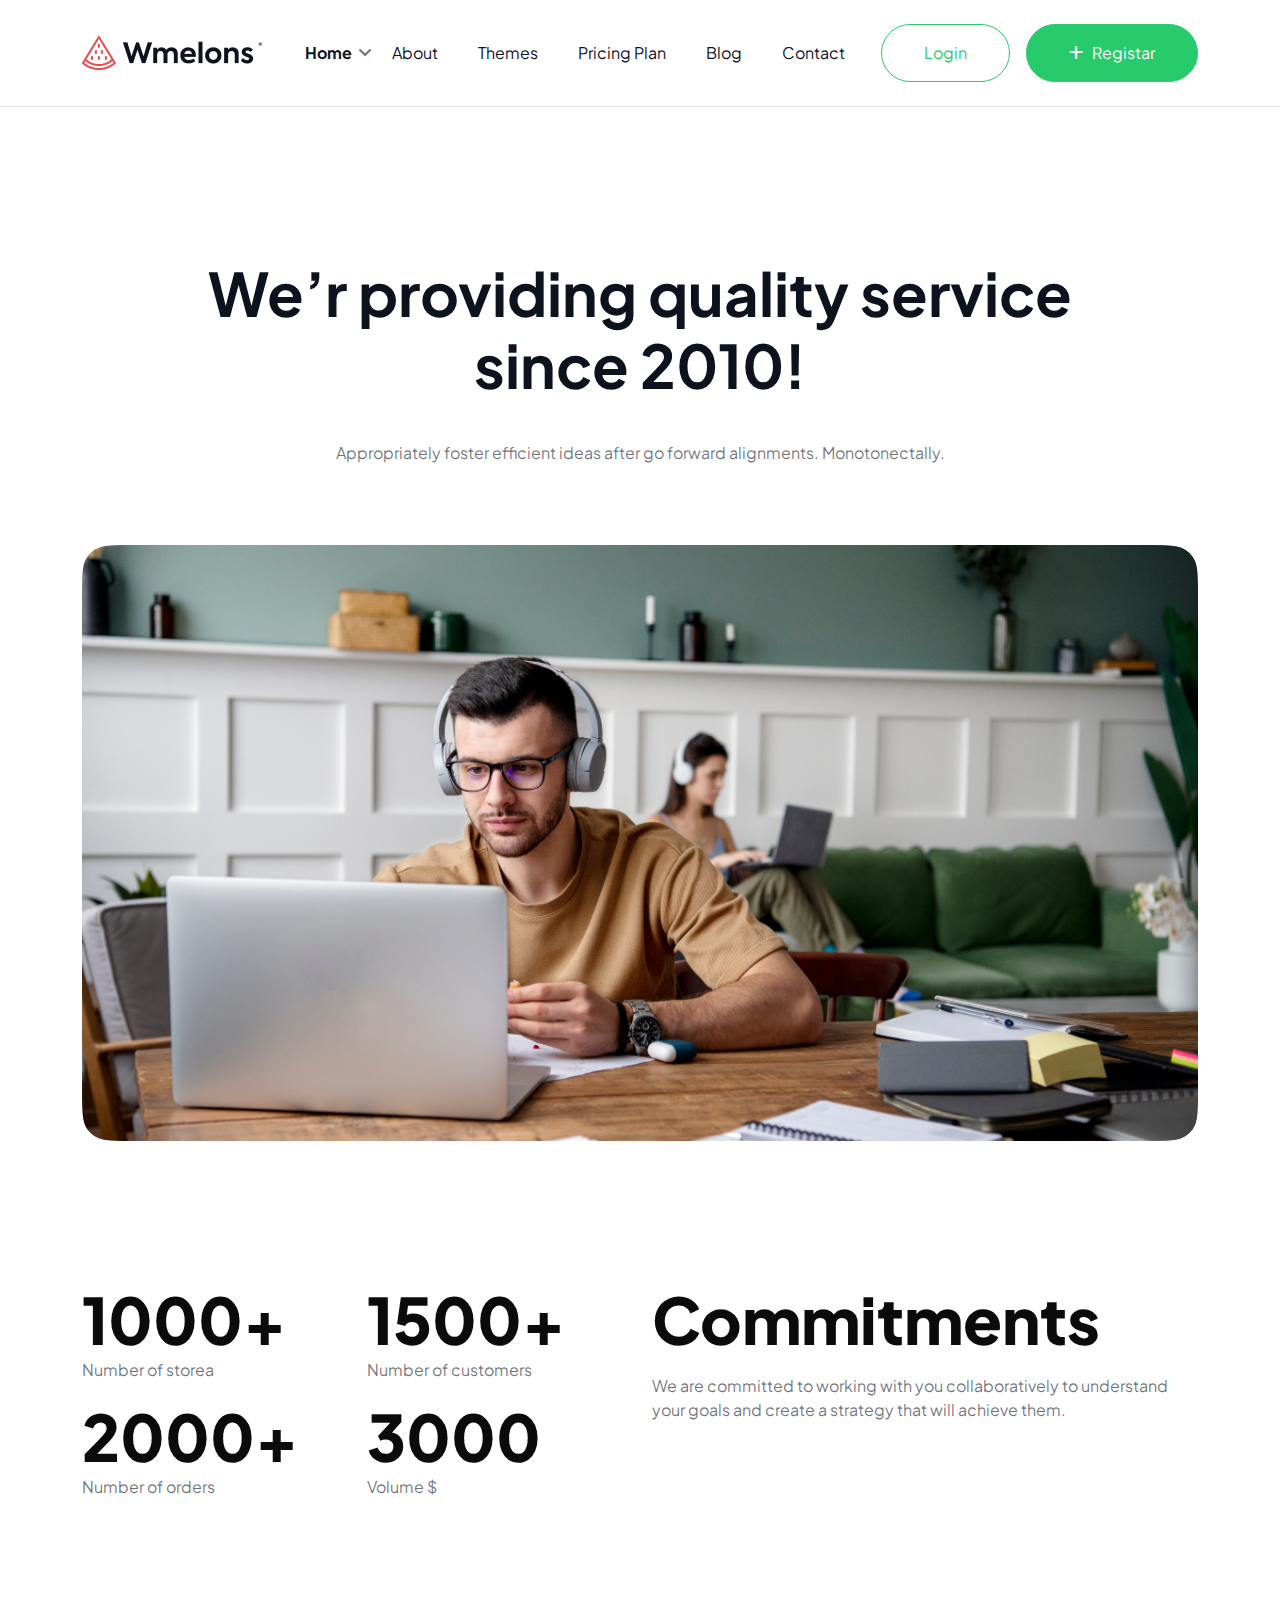
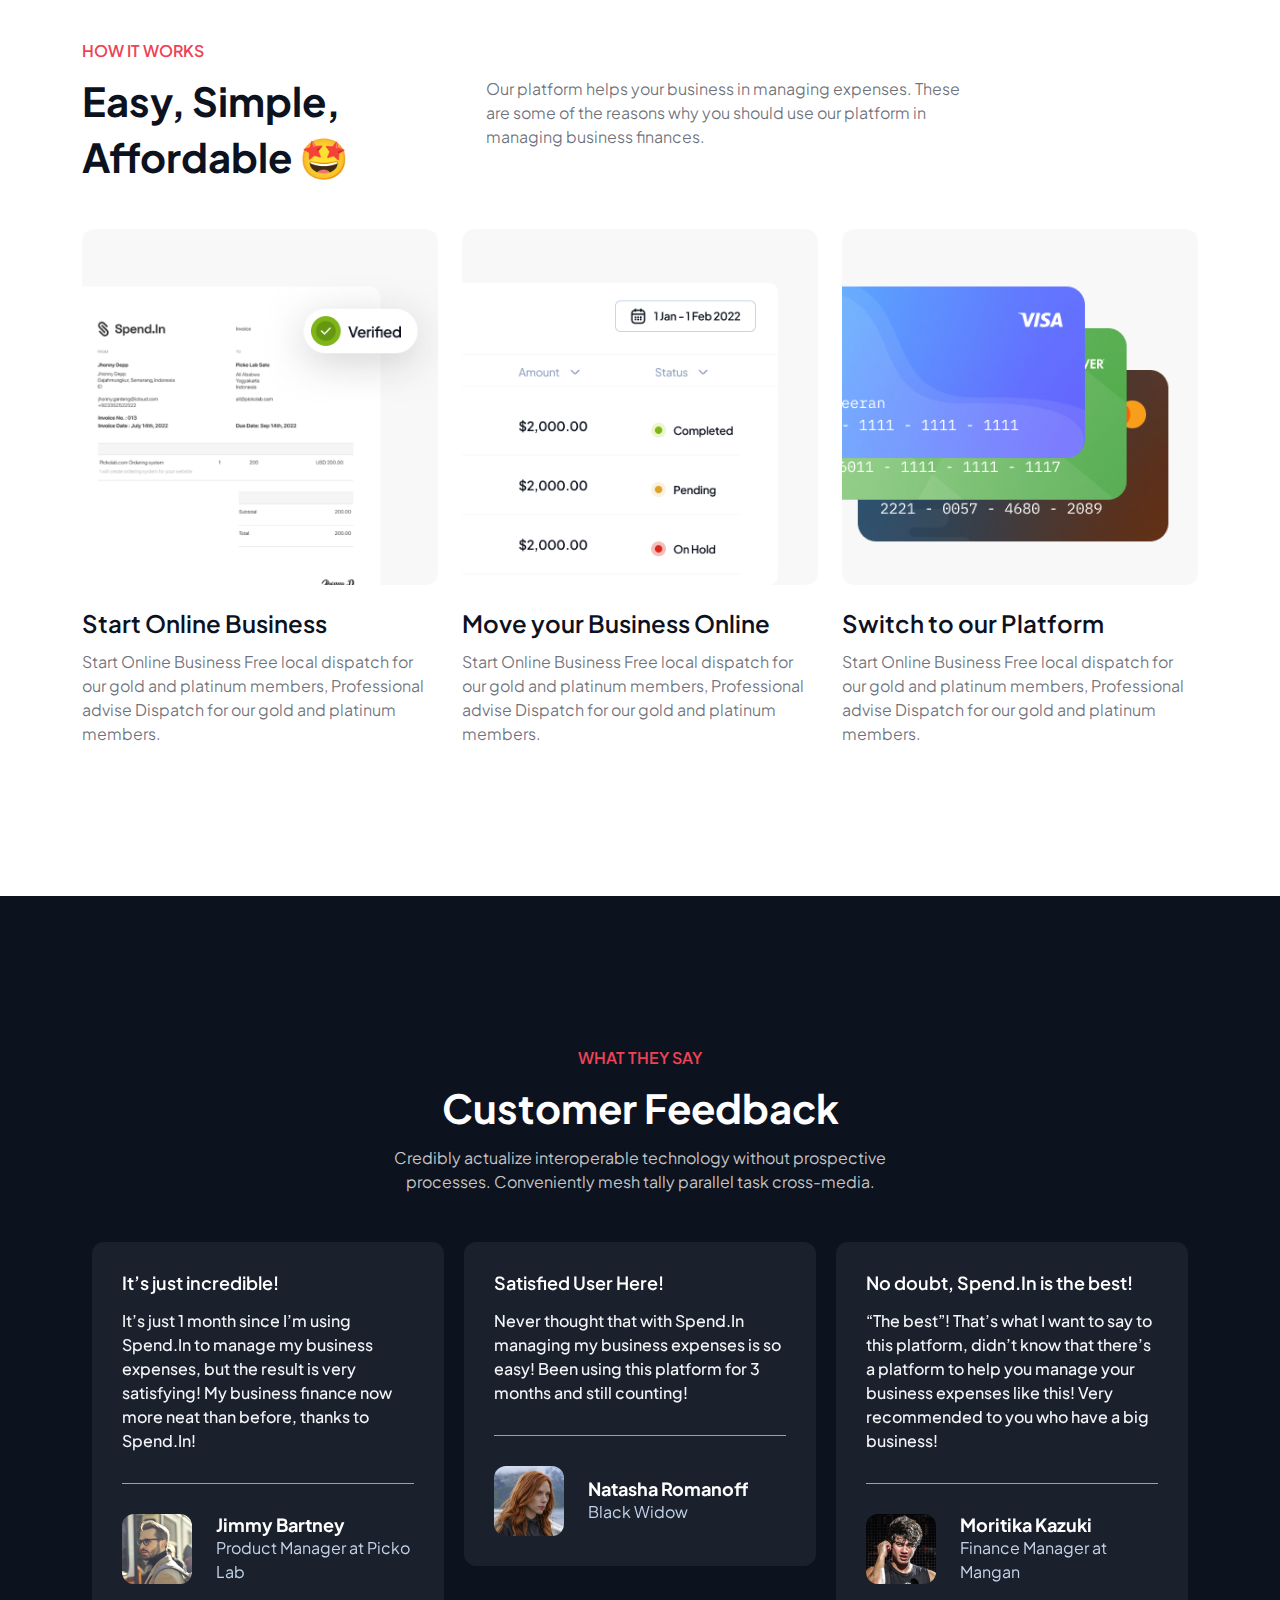
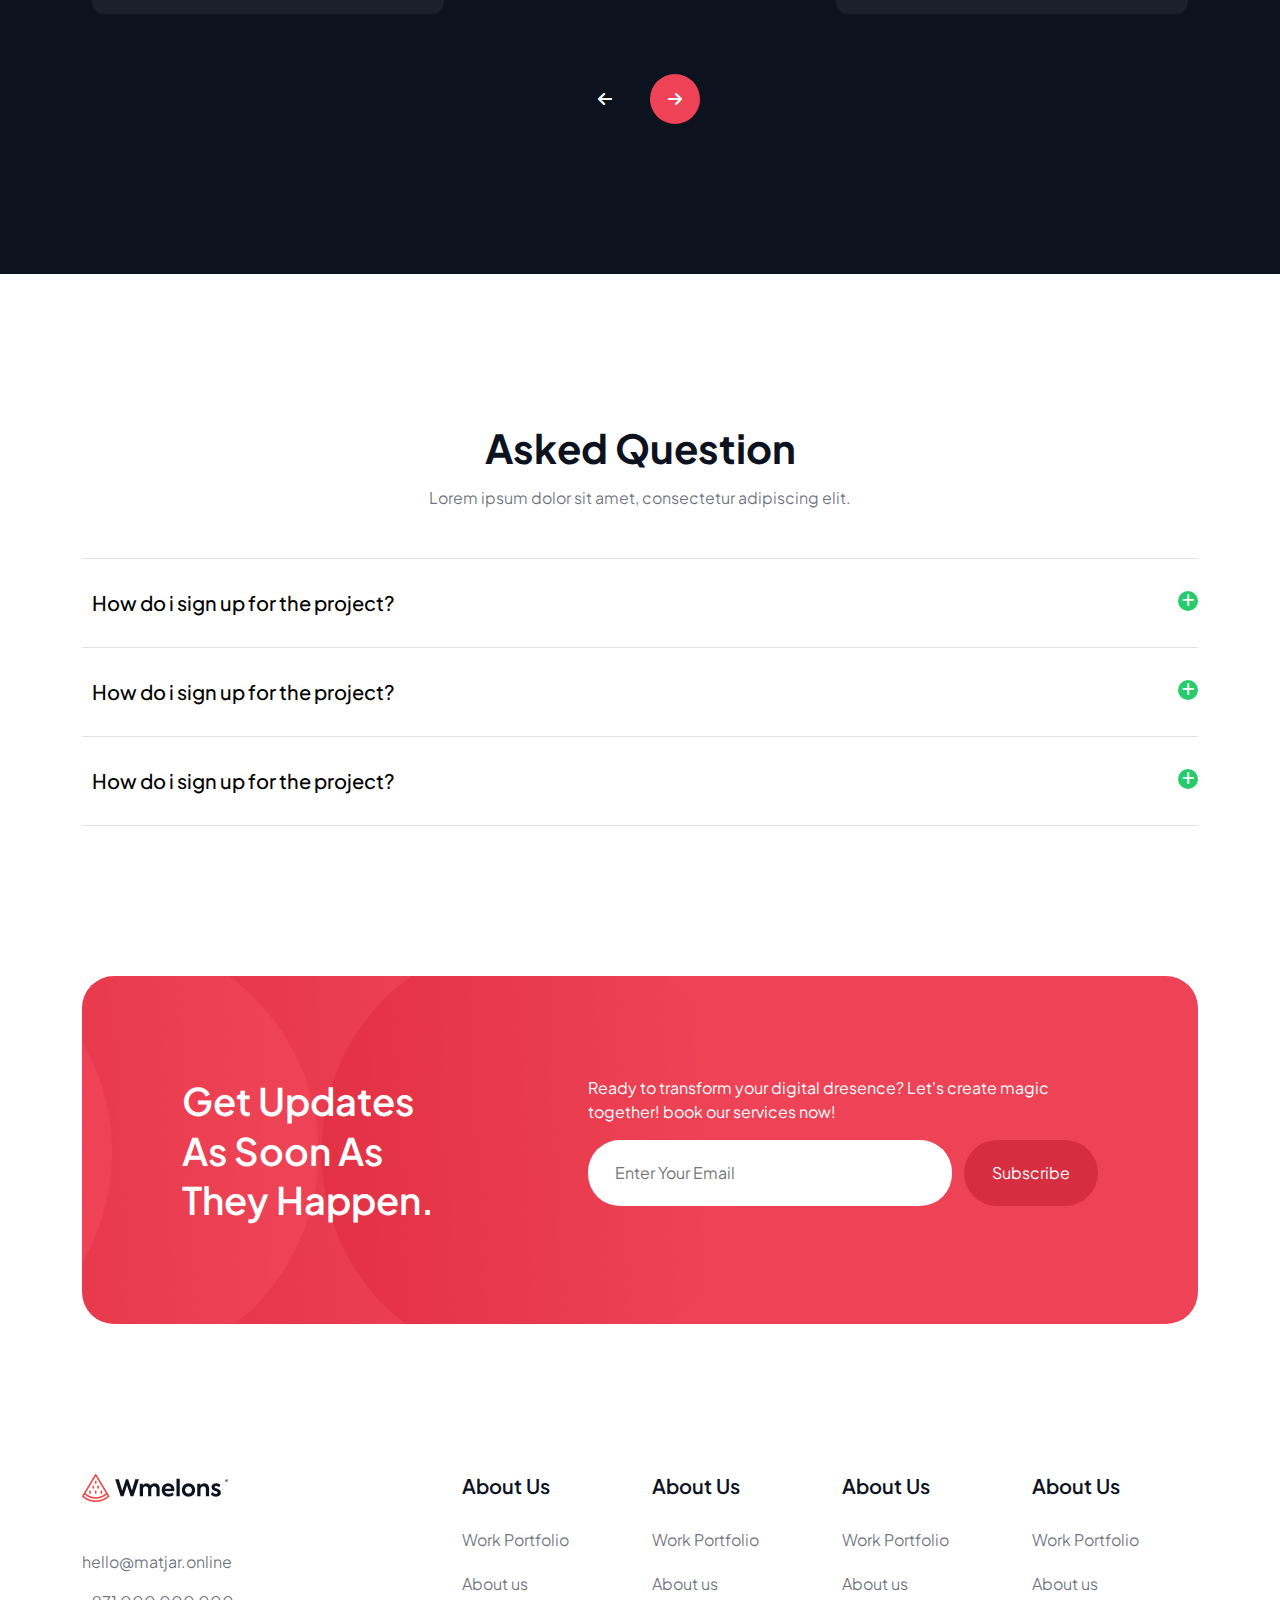
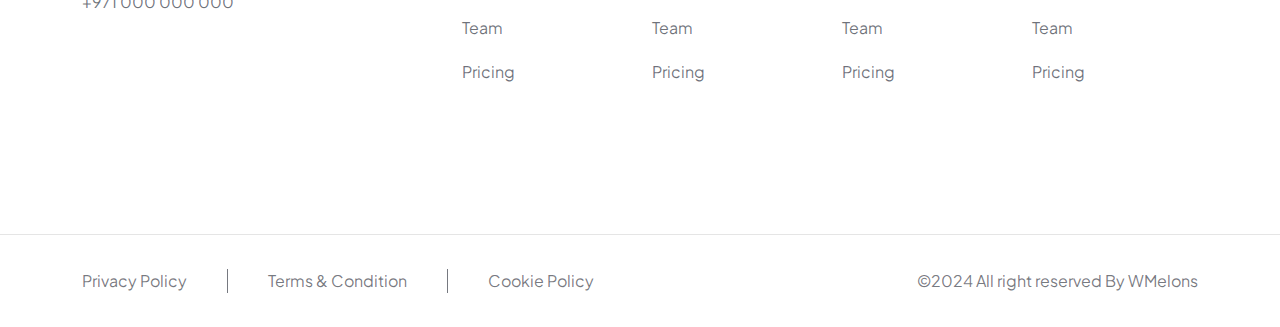
==== commit 749761a0: "done" ====
--- a/about.html
+++ b/about.html
@@ -13,16 +13,16 @@
 </head>
 <body>
     <header class="wmelons sticky-header">
-        <nav class="navbar wmelons-navbar navbar-expand-lg">
+        <nav class="navbar wmelons-navbar navbar-expand-xl">
             <div class="container custom-container gap-3">      
                 <div class="logo-wraper">
                     <a href="javascript:void(0)" class="logo">
                         <img src="./assets/images/logo.png" alt="Wmelons">
                     </a>
                 </div>
-                <div class="responsive-mobile-menu ms-auto d-lg-none">
+                <div class="responsive-mobile-menu ms-auto d-xl-none d-flex gap-2">
                     <button class="navbar-toggler bg-w" type="button" data-bs-toggle="collapse" data-bs-target="#listing-menu">
-                        <span class="navbar-toggler-icon"></span>
+                        <i class="fa-solid fa-bars"></i>
                     </button>
                     <a href="javascript:void(0)" class="click-nav-right-icon">
                         <i class="fas fa-ellipsis-v"></i>
@@ -65,7 +65,7 @@
                                 <a href="./login.html" class="cmn-btn transparent-green-btn">Login</a>
                             </div>
                             <div class="navbar-right-btn-2">
-                                <a href="./add-property.html" class="cmn-btn fill-btn"><span class="me-2"><i class="fa-solid fa-plus"></i></span>Registar</a>
+                                <a href="./register.html" class="cmn-btn fill-btn"><span class="me-2"><i class="fa-solid fa-plus"></i></span>Registar</a>
                             </div>
                         </div>
                     </div>
@@ -117,22 +117,22 @@
      <div class="wmelons commitments sec-ph-top sec-ph-bot">
         <div class="container">
             <div class="row g-4">
-                <div class="col-md-3 order-md-0 order-1">
+                <div class="col-md-3 col-6 order-md-0 order-1">
                     <div class="number-customer">
                         <h2 class="title"><span class="counter">1000</span>+</h2>
                         <p>Number of storea</p>
                     </div>
-                    <div class="number-customer">
+                    <div class="number-customer mt-3">
                         <h2 class="title"><span class="counter">2000</span>+</h2>
                         <p>Number of orders </p>
                     </div>
                 </div>
-                <div class="col-md-3 order-md-0 order-1">
+                <div class="col-md-3 col-6 order-md-0 order-1">
                     <div class="number-customer">
                         <h2 class="title"><span class="counter">1500</span>+</h2>
                         <p>Number of customers </p>
                     </div>
-                    <div class="number-customer">
+                    <div class="number-customer mt-3">
                         <h2 class="title"><span class="counter">3000</span></h2>
                         <p>Volume $</p>
                     </div>
@@ -147,7 +147,7 @@
         </div>
      </div>
      <!-- Why Use Wmelon -->
-      <div class="why-use wmelons sec-ph-top sec-p-bot">
+     <div class="why-use wmelons sec-ph-top sec-p-bot">
         <div class="container">
             <div class="heading-text">
                 <div class="heading-top-text">How It Works</div>
@@ -158,7 +158,7 @@
             </div>
             <div class="card-wraper">
                 <div class="row g-4 mt-4">
-                    <div class="col-md-4">
+                    <div class="col-lg-4 col-md-6">
                         <div class="single-why-use-card">
                             <div class="img">
                                 <img src="./assets/images/card1.png" alt="Why Use Wmelons">
@@ -169,7 +169,7 @@
                             </div>
                         </div>
                     </div>
-                    <div class="col-md-4">
+                    <div class="col-lg-4 col-md-6">
                         <div class="single-why-use-card">
                             <div class="img">
                                 <img src="./assets/images/card3.png" alt="Why Use Wmelons">
@@ -180,7 +180,7 @@
                             </div>
                         </div>
                     </div>
-                    <div class="col-md-4">
+                    <div class="col-lg-4 col-md-6">
                         <div class="single-why-use-card">
                             <div class="img">
                                 <img src="./assets/images/card2.png" alt="Why Use Wmelons">
@@ -194,7 +194,7 @@
                 </div>
             </div>
         </div>
-      </div>
+      </div> 
        <!-- Customer Feedback -->
        <div class="wmelons customer-feedback sec-p-top sec-p-bot black-bg">
         <div class="container">
@@ -204,7 +204,7 @@
                 <p class="pera">Credibly actualize interoperable technology without prospective processes. Conveniently mesh tally parallel task cross-media.
                 </p>
             </div>
-            <div class="feedback-wraper d-flex gap-3 mt-5 global-slick-init" data-slidestoshow="3" data-slidetoscroll="3" data-autoplay="5000" data-infinite="true" data-speed="2000" data-arrows="true" data-appendarrows=".arrow-icons" data-prevarrow="<div class='prev-icon'><i class='fa-solid fa-arrow-left'></i></div>" data-nextarrow="<div class='next-icon'><i class='fa-solid fa-arrow-right'></i></div>">
+            <div class="feedback-wraper d-flex gap-3 mt-5 global-slick-init" data-slidestoshow="3" data-autoplay="5000" data-infinite="true" data-speed="2000" data-arrows="true" data-appendarrows=".arrow-icons" data-prevarrow="<div class='prev-icon'><i class='fa-solid fa-arrow-left'></i></div>" data-nextarrow="<div class='next-icon'><i class='fa-solid fa-arrow-right'></i></div>" data-responsive='[{"breakpoint": 991,"settings": {"slidesToShow": 2}}, {"breakpoint": 768,"settings": {"slidesToShow": 1}}]'>
                 <div class="single-feedback flex-1">
                     <h5 class="title">It’s just incredible!</h5>
                     <div class="pera">It’s just 1 month since I’m using Spend.In to manage my business expenses, but the result is very satisfying! My business finance now more neat than before, thanks to Spend.In!</div>
@@ -274,7 +274,7 @@
             </div>
             <div class="faq-wraper accordion mt-5">
                 <div class="single-faq-item">
-                    <div class="faq-header-wraper" data-bs-toggle="collapse" data-bs-target="#faq1">
+                    <div class="faq-header-wraper" data-bs-target="#faq1">
                         <h2>How do i sign up for the project?</h2><div class="icon"><i class="fa-solid fa-plus"></i></div>
                     </div>
                     <div class="faq-body-wraper accordion-collapse collapse" id="faq1">
@@ -282,7 +282,7 @@
                     </div>
                 </div>
                 <div class="single-faq-item">
-                    <div class="faq-header-wraper" data-bs-toggle="collapse" data-bs-target="#faq2">
+                    <div class="faq-header-wraper" data-bs-target="#faq2">
                         <h2>How do i sign up for the project?</h2><div class="icon"><i class="fa-solid fa-plus"></i></div>
                     </div>
                     <div class="faq-body-wraper accordion-collapse collapse" id="faq2">
@@ -290,7 +290,7 @@
                     </div>
                 </div>
                 <div class="single-faq-item">
-                    <div class="faq-header-wraper" data-bs-toggle="collapse" data-bs-target="#faq3">
+                    <div class="faq-header-wraper" data-bs-target="#faq3">
                         <h2>How do i sign up for the project?</h2><div class="icon"><i class="fa-solid fa-plus"></i></div>
                     </div>
                     <div class="faq-body-wraper accordion-collapse collapse" id="faq3">
@@ -302,102 +302,102 @@
        </div>
        <!-- Get Update -->
        <div class="wmelons get-updates">
-            <div class="container">
-                <div class="get-update-wraper" style="background-image: url('./assets/images/get-update.png');">
-                    <div class="get-update-inner">
-                        <h2 class="get-update-title">Get Updates as soon as they happen.</h2>
-                        <div class="text-part">
-                            <p class="text">Ready to transform your digital dresence? Let's create magic together! book our services now!</p>
-                            <form action="#" method="get" class="news-latter">
-                                <input type="email" name="" id="email" placeholder="Enter Your Email">
-                                <button type="button" class="cmn-btn subscribe-btn">Subscribe</button>
-                            </form>
-                        </div>
-                    </div>
-                </div>
-            </div>
-       </div>
+        <div class="container">
+            <div class="get-update-wraper" style="background-image: url('./assets/images/get-update.png');">
+                <div class="get-update-inner">
+                    <h2 class="get-update-title">Get Updates as soon as they happen.</h2>
+                    <div class="text-part">
+                        <p class="text">Ready to transform your digital dresence? Let's create magic together! book our services now!</p>
+                        <form action="#" method="get" class="news-latter">
+                            <input type="email" name="" id="email" placeholder="Enter Your Email">
+                            <button type="button" class="cmn-btn subscribe-btn">Subscribe</button>
+                        </form>
+                    </div>
+                </div>
+            </div>
+        </div>
+        </div>
        <!--Footer Part-->
        <footer class="footer-area wmelons">
+        <div class="container">
+            <div class="footer-area-wraper">
+                <div class="footer-area-top sec-p-top sec-p-bot">
+                    <div class="row g-4">
+                        <div class="col-lg-4 col-md-3 col-sm-6">
+                            <div class="footer-area-logo-widget">
+                                <div class="footer-widget widget">
+                                <div class="footer-content-logo">
+                                        <a href="javascript:void(0)"><img src="./assets/images/footer-logo.png" alt="wmelons"></a>
+                                </div> 
+                                <div class="footer-widget-inner mt-5">
+                                        <ul class="mt-3">
+                                            <li class="mb-3">hello@matjar.online</li>
+                                            <li>+971 000 000 000</li>
+                                        </ul>
+                                </div>
+                                </div>
+                            </div>
+                        </div>
+                        <div class="col-lg-2 col-md-3 col-sm-6">
+                            <div class="about-us link-list footer-widget widget">
+                                <h4 class="footer-widget-title">About Us</h4>
+                                <ul>
+                                    <li><a href="javascript:void(0)">Work Portfolio</a></li>
+                                    <li><a href="javascript:void(0)">About us</a></li>
+                                    <li><a href="javascript:void(0)">Team</a></li>
+                                    <li><a href="javascript:void(0)">Pricing</a></li>
+                                </ul>
+                            </div>
+                        </div>
+                        <div class="col-lg-2 col-md-3 col-sm-6">
+                            <div class="about-us link-list footer-widget widget">
+                                <h4 class="footer-widget-title">About Us</h4>
+                                <ul>
+                                    <li><a href="javascript:void(0)">Work Portfolio</a></li>
+                                    <li><a href="javascript:void(0)">About us</a></li>
+                                    <li><a href="javascript:void(0)">Team</a></li>
+                                    <li><a href="javascript:void(0)">Pricing</a></li>
+                                </ul>
+                            </div>
+                        </div>
+                        <div class="col-lg-2 col-md-3 col-sm-6">
+                            <div class="about-us link-list footer-widget widget">
+                                <h4 class="footer-widget-title">About Us</h4>
+                                <ul>
+                                    <li><a href="javascript:void(0)">Work Portfolio</a></li>
+                                    <li><a href="javascript:void(0)">About us</a></li>
+                                    <li><a href="javascript:void(0)">Team</a></li>
+                                    <li><a href="javascript:void(0)">Pricing</a></li>
+                                </ul>
+                            </div>
+                        </div>
+                        <div class="col-lg-2 col-md-3 col-sm-6">
+                            <div class="about-us link-list footer-widget widget">
+                                <h4 class="footer-widget-title">About Us</h4>
+                                <ul>
+                                    <li><a href="javascript:void(0)">Work Portfolio</a></li>
+                                    <li><a href="javascript:void(0)">About us</a></li>
+                                    <li><a href="javascript:void(0)">Team</a></li>
+                                    <li><a href="javascript:void(0)">Pricing</a></li>
+                                </ul>
+                            </div>
+                        </div>
+                    </div>
+                </div>
+            </div>
+        </div>
+        <div class="footer-area-bottom">
             <div class="container">
-                <div class="footer-area-wraper">
-                    <div class="footer-area-top sec-p-top sec-p-bot">
-                        <div class="footer-area-logo-widget">
-                            <div class="footer-widget widget">
-                            <div class="footer-content-logo">
-                                    <a href="javascript:void(0)"><img src="./assets/images/footer-logo.png" alt="wmelons"></a>
-                            </div> 
-                            <div class="footer-widget-inner mt-5">
-                                    <ul class="mt-3">
-                                        <li class="mb-3">hello@matjar.online</li>
-                                        <li>+971 000 000 000</li>
-                                    </ul>
-                            </div>
-                            </div>
-                        </div>
-                        <div class="footer-area-menu-widget">
-                            <div class="row g-4">
-                                <div class="col-xl-3">
-                                    <div class="about-us link-list footer-widget widget">
-                                        <h4 class="footer-widget-title">About Us</h4>
-                                        <ul>
-                                            <li><a href="javascript:void(0)">Work Portfolio</a></li>
-                                            <li><a href="javascript:void(0)">About us</a></li>
-                                            <li><a href="javascript:void(0)">Team</a></li>
-                                            <li><a href="javascript:void(0)">Pricing</a></li>
-                                        </ul>
-                                    </div>
-                                </div>
-                                <div class="col-xl-3">
-                                    <div class="about-us link-list footer-widget widget">
-                                        <h4 class="footer-widget-title">About Us</h4>
-                                        <ul>
-                                            <li><a href="javascript:void(0)">Work Portfolio</a></li>
-                                            <li><a href="javascript:void(0)">About us</a></li>
-                                            <li><a href="javascript:void(0)">Team</a></li>
-                                            <li><a href="javascript:void(0)">Pricing</a></li>
-                                        </ul>
-                                    </div>
-                                </div>
-                                <div class="col-xl-3">
-                                    <div class="about-us link-list footer-widget widget">
-                                        <h4 class="footer-widget-title">About Us</h4>
-                                        <ul>
-                                            <li><a href="javascript:void(0)">Work Portfolio</a></li>
-                                            <li><a href="javascript:void(0)">About us</a></li>
-                                            <li><a href="javascript:void(0)">Team</a></li>
-                                            <li><a href="javascript:void(0)">Pricing</a></li>
-                                        </ul>
-                                    </div>
-                                </div>
-                                <div class="col-xl-3">
-                                    <div class="about-us link-list footer-widget widget">
-                                        <h4 class="footer-widget-title">About Us</h4>
-                                        <ul>
-                                            <li><a href="javascript:void(0)">Work Portfolio</a></li>
-                                            <li><a href="javascript:void(0)">About us</a></li>
-                                            <li><a href="javascript:void(0)">Team</a></li>
-                                            <li><a href="javascript:void(0)">Pricing</a></li>
-                                        </ul>
-                                    </div>
-                                </div>
-                            </div>
-                        </div>
-                    </div>
-                </div>
-            </div>
-            <div class="footer-area-bottom">
-                <div class="container">
-                    <div class="footer-area-bottom-wraper">
-                        <ul>
-                            <li><a href="javascript:void(0)">Privacy Policy</a></li>
-                            <li><a href="javascript:void(0)">Terms & Condition</a></li>
-                            <li><a href="javascript:void(0)">Cookie Policy</a></li>
-                        </ul>
-                        <div class="allright">&copy;2024 All right reserved By <a href="javascript:void(0)">WMelons</a></div>
-                    </div>
-                </div>
-            </div>
+                <div class="footer-area-bottom-wraper">
+                    <ul>
+                        <li><a href="javascript:void(0)">Privacy Policy</a></li>
+                        <li><a href="javascript:void(0)">Terms & Condition</a></li>
+                        <li><a href="javascript:void(0)">Cookie Policy</a></li>
+                    </ul>
+                    <div class="allright">&copy;2024 All right reserved By <a href="javascript:void(0)">WMelons</a></div>
+                </div>
+            </div>
+        </div>
        </footer>
     <!-- Plugin JS -->
     <script src="./assets/js/plugin.js"></script>
--- a/assets/css/style.css
+++ b/assets/css/style.css
@@ -155,6 +155,47 @@
   padding: 24px 0;
   border-bottom: 1px solid rgba(0, 0, 0, 0.1019607843);
 }
+.wmelons-navbar .responsive-mobile-menu .navbar-toggler {
+  -ms-flex-negative: 0;
+      flex-shrink: 0;
+  padding: 0;
+  height: 30px;
+  width: 30px;
+  font-size: 16px;
+  color: var(--color-3);
+  border: 1px solid var(--color-3);
+  border-radius: 50%;
+  display: -webkit-box;
+  display: -ms-flexbox;
+  display: flex;
+  -webkit-box-pack: center;
+      -ms-flex-pack: center;
+          justify-content: center;
+  -webkit-box-align: center;
+      -ms-flex-align: center;
+          align-items: center;
+}
+.wmelons-navbar .responsive-mobile-menu .click-nav-right-icon {
+  height: 30px;
+  width: 30px;
+  font-size: 16px;
+  color: var(--color-3);
+  border: 1px solid var(--color-3);
+  border-radius: 50%;
+  display: -webkit-box;
+  display: -ms-flexbox;
+  display: flex;
+  -webkit-box-pack: center;
+      -ms-flex-pack: center;
+          justify-content: center;
+  -webkit-box-align: center;
+      -ms-flex-align: center;
+          align-items: center;
+}
+.wmelons-navbar .responsive-mobile-menu .navbar-toggler:focus {
+  -webkit-box-shadow: none;
+          box-shadow: none;
+}
 .wmelons-navbar .navbar-nav li {
   padding: 10px 20px;
   position: relative;
@@ -173,6 +214,9 @@
 .wmelons-navbar .navbar-nav li.menu-item-has-children:hover .sub-menu {
   visibility: visible;
   opacity: 1;
+}
+.wmelons-navbar .navbar-nav li.menu-item-has-children:hover .sub-menu li a {
+  color: var(--color-1);
 }
 .wmelons-navbar .navbar-nav li.menu-item-has-children:hover::after {
   color: var(--color-3);
@@ -181,11 +225,20 @@
   position: absolute;
   top: 100%;
   background: #fff;
-  border: 1px solid #000;
+  border: 1px solid var(--color-6);
+  border-radius: 8px;
+  z-index: 22;
   visibility: hidden;
   opacity: 0;
   -webkit-transition: all 0.3s ease-in-out;
   transition: all 0.3s ease-in-out;
+}
+.wmelons-navbar .navbar-nav li.menu-item-has-children .sub-menu li a {
+  font-weight: 500;
+  color: var(--color-1);
+}
+.wmelons-navbar .navbar-nav li.menu-item-has-children .sub-menu li:hover a {
+  color: var(--color-3);
 }
 .wmelons-navbar .navbar-nav li.menu-item-has-children::after {
   content: "\f107";
@@ -505,6 +558,9 @@
   text-decoration: underline;
   margin-top: 24px;
 }
+.wmelons.pricing-plans .price-plans-wraper .single-price-plan .plan-foot-btn-wraper .cmn-btn {
+  padding: 16px;
+}
 
 .wmelons.customer-feedback .customer-feedback-head {
   max-width: 568px;
@@ -578,6 +634,11 @@
   color: var(--color-1);
   font-size: 18px;
   font-weight: 500;
+  -webkit-transition: all 0.3s ease-in-out;
+  transition: all 0.3s ease-in-out;
+}
+.wmelons.recent-blog .single-blog .bolg-body .blog-foot .blog-btn:hover {
+  color: var(--color-3);
 }
 
 .wmelons.faq .single-faq-item .faq-header-wraper {
@@ -598,6 +659,8 @@
   color: #000000;
 }
 .wmelons.faq .single-faq-item .faq-header-wraper .icon {
+  -ms-flex-negative: 0;
+      flex-shrink: 0;
   height: 20px;
   width: 20px;
   display: -webkit-box;
@@ -633,8 +696,6 @@
   display: -ms-flexbox;
   display: flex;
   gap: 30px;
-  -ms-flex-wrap: wrap;
-      flex-wrap: wrap;
   -webkit-box-pack: justify;
       -ms-flex-pack: justify;
           justify-content: space-between;
@@ -826,8 +887,16 @@
   color: #141414;
   font-weight: 600;
 }
-.wmelons.login-reg .custom-label:has(+ .custom-input) {
+.wmelons.login-reg .custom-label:has(+ .custom-input), .wmelons.login-reg .custom-label:has(+ .input-with-icon) {
   margin-bottom: 10px;
+}
+.wmelons.login-reg .input-with-icon {
+  position: relative;
+}
+.wmelons.login-reg .input-with-icon .icon {
+  position: absolute;
+  bottom: 18px;
+  right: 14px;
 }
 .wmelons.login-reg .custom-input {
   padding: 16px 22px;
@@ -938,29 +1007,31 @@
   font-weight: 500;
 }
 
+.wmelons.order-price-plan .login-massage {
+  padding: 24px;
+  background: rgba(39, 203, 107, 0.0705882353);
+  border-radius: 16px;
+  text-align: center;
+}
+.wmelons.order-price-plan .wmelons.pricing-plans.style-two {
+  max-width: 405px;
+}
+.wmelons.order-price-plan .wmelons.pricing-plans.style-two .single-plan-sub-head {
+  font-size: 24px;
+  line-height: 1.3;
+}
+
 /* Footer Part */
-.wmelons.footer-area .footer-area-top {
-  display: -webkit-box;
-  display: -ms-flexbox;
-  display: flex;
-  gap: 30px;
-  -webkit-box-pack: justify;
-      -ms-flex-pack: justify;
-          justify-content: space-between;
-}
-.wmelons.footer-area .footer-area-top .footer-area-menu-widget {
-  max-width: 730px;
-}
-.wmelons.footer-area .footer-area-top .footer-area-menu-widget .link-list {
+.wmelons.footer-area .footer-area-top .link-list {
   min-width: 230px;
 }
-.wmelons.footer-area .footer-area-top .footer-area-menu-widget .link-list .footer-widget-title {
+.wmelons.footer-area .footer-area-top .link-list .footer-widget-title {
   font-weight: 600;
   font-size: 20px;
   color: var(--color-1);
   margin-bottom: 30px;
 }
-.wmelons.footer-area .footer-area-top .footer-area-menu-widget .link-list ul {
+.wmelons.footer-area .footer-area-top .link-list ul {
   display: -webkit-box;
   display: -ms-flexbox;
   display: flex;
@@ -970,7 +1041,7 @@
           flex-direction: column;
   gap: 20px;
 }
-.wmelons.footer-area .footer-area-top .footer-area-menu-widget .link-list ul li a {
+.wmelons.footer-area .footer-area-top .link-list ul li a {
   color: var(--color-2);
 }
 .wmelons.footer-area .footer-area-bottom {
--- a/assets/css/responsive.css
+++ b/assets/css/responsive.css
@@ -3,20 +3,152 @@
 
 }
 @media only screen and (max-width: 1199.98px) {
-    
+    /*padding*/
+    .sec-p-top {
+        padding-top: 70px;
+    }
+    .sec-p-bot {
+        padding-bottom: 70px;
+    }
+    .sec-ph-top {
+        padding-top: 35px;
+    }
+    .sec-ph-bot {
+        padding-bottom: 35px;
+    }
+    /*Navbar*/
+    .wmelons-navbar .custom-container {
+        position: relative;
+    }
+    .wmelons-navbar .navbar-right-content {
+        position: absolute;
+        top: calc(100% + 30px);
+        right: 20px;
+        background: #fff;
+        padding: 20px;
+        border-radius: 12px;
+        z-index: 999;
+        visibility: hidden;
+        opacity: 0;
+        transition: all .3s ease-in-out;
+        &.show-nav-content {
+            visibility: visible;
+            opacity: 1;
+        }
+    }
+    .wmelons-navbar .navbar-nav li {
+        width: fit-content;
+    }
+    /*Banner Part*/
+    .wmelons{
+        .main-heading {
+            font-size: 50px;
+        }
+        .second-head {
+            font-size: 30px;
+        }
+    }
+    /*Plan price part*/
+    .wmelons.pricing-plans .price-plans-wraper .single-price-plan {
+        .plan-head .plan-title {
+            font-size: 20px;          
+        }
+        .price span {
+            font-size: 20px;
+        }
+    }
+    /* About page */
+    .wmelons.commitments .title {
+        font-size: 30px;
+    }
+    /*Blog Details page*/
+    .wmelons.blog-details .blog-details-wraper .blog-details-body p:has(+ p){
+        margin-bottom: 30px;
+    }
+    .wmelons.blog-details .blog-details-wraper .share-tag .title {
+        font-size: 20px;
+    }
 }
 @media only screen and (max-width: 991.98px) {
-    
+    .wmelons.get-updates .get-update-wraper {
+        padding: 30px;
+    }
+    /*Blog Details page*/
+    .wmelons.blog-details .blog-details-wraper .share-tag {
+        margin-top: 50px;
+        gap: 40px;
+        flex-wrap: wrap;
+    }
+    .wmelons.blog-details .blog-details-wraper .share-tag .share a {
+        width: 40px;
+        height: 40px;
+    }
+    .wmelons.blog-details .blog-details-wraper .share-tag .tags a {
+        padding: 10px 34px;
+    }
 }
 @media only screen and (max-width: 767.98px) {
-    
+    .wmelons.get-updates .get-update-wraper .get-update-inner {
+        flex-direction: column;
+    }
+    .wmelons.get-updates .get-update-wraper .get-update-inner .get-update-title {
+        font-size: 26px;
+    }
+    .wmelons.get-updates .get-update-wraper .get-update-inner .text-part .news-latter input {
+        padding: 12px 22px;
+    }
+    .wmelons.get-updates .get-update-wraper .get-update-inner .text-part .news-latter .subscribe-btn {
+        padding: 12px 22px;
+    }
 }
 @media only screen and (max-width: 575.98px) {
-    
+    /*padding*/
+    .sec-p-top {
+        padding-top: 40px;
+    }
+    .sec-p-bot {
+        padding-bottom: 40px;
+    }
+    .sec-ph-top {
+        padding-top: 20px;
+    }
+    .sec-ph-bot {
+        padding-bottom: 20px;
+    }
+    .wmelons.pricing-plans .price-plans-wraper .plan-btn {
+        padding: 14px 20px;
+    }
+    /* blog-detais */
+    .wmelons.blog-details .blog-details-wraper .blog-head-img .writer-date {
+        padding: 12px 10px;
+        font-size: 12px;
+        left: 8px;
+        bottom: -10px;
+    }
 }
 @media only screen and (max-width: 425.98px) {
-    
+    .wmelons .cmn-btn {
+        padding: 10px 26px;
+    }
+    .wmelons .main-heading {
+        font-size: 34px;
+    }
+    .wmelons .second-head {
+        font-size: 26px;
+    }
+    .wmelons.footer-area .footer-area-bottom ul {
+        gap: 20px;
+        flex-wrap: wrap;
+    }
+    .wmelons.footer-area .footer-area-bottom ul li:not(:last-child) a {
+        padding-right: 20px;
+    }
 }
-@media only screen and (max-width: 320.98px) {
-    
+@media only screen and (max-width: 375.98px) {
+    .wmelons.login-reg .svae-forget {
+        flex-wrap: wrap;
+    }
+    .wmelons.login-reg .login-page .name-wraper {
+        flex-direction: column;
+    }
 }
